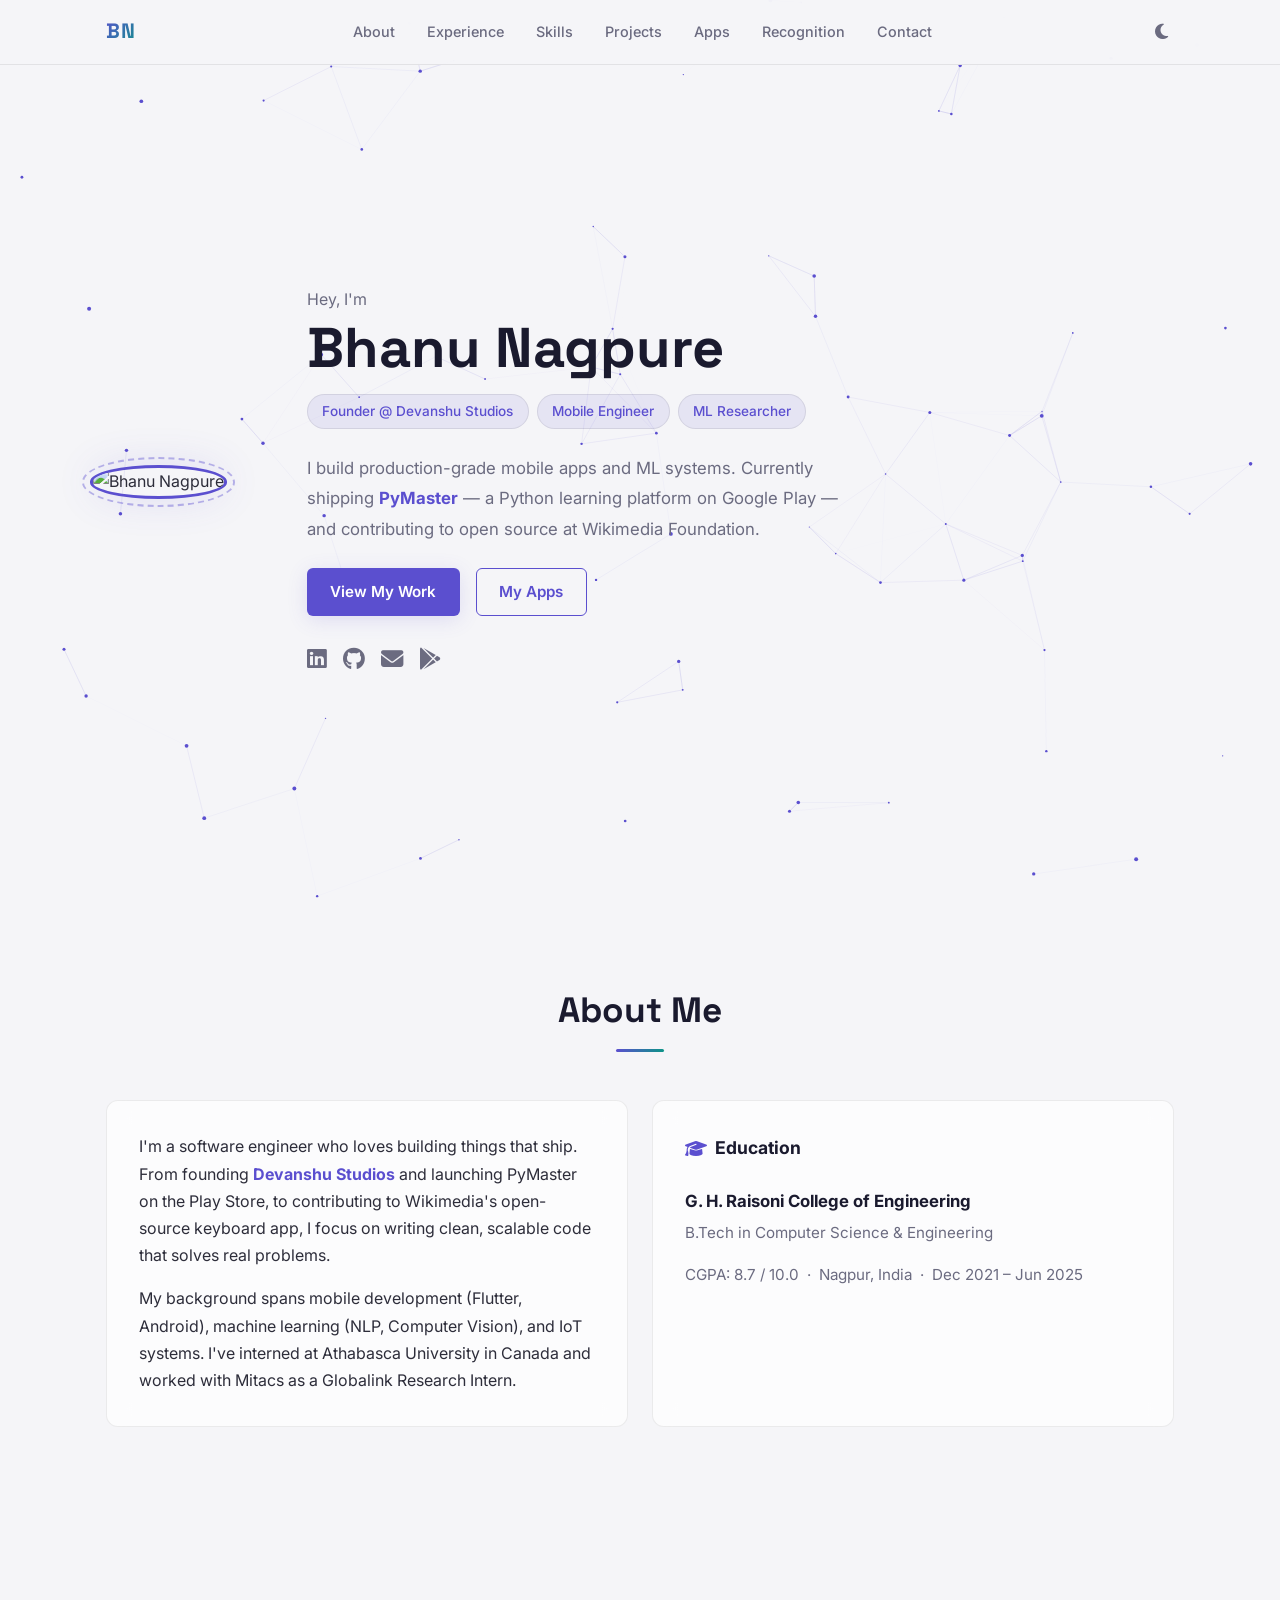
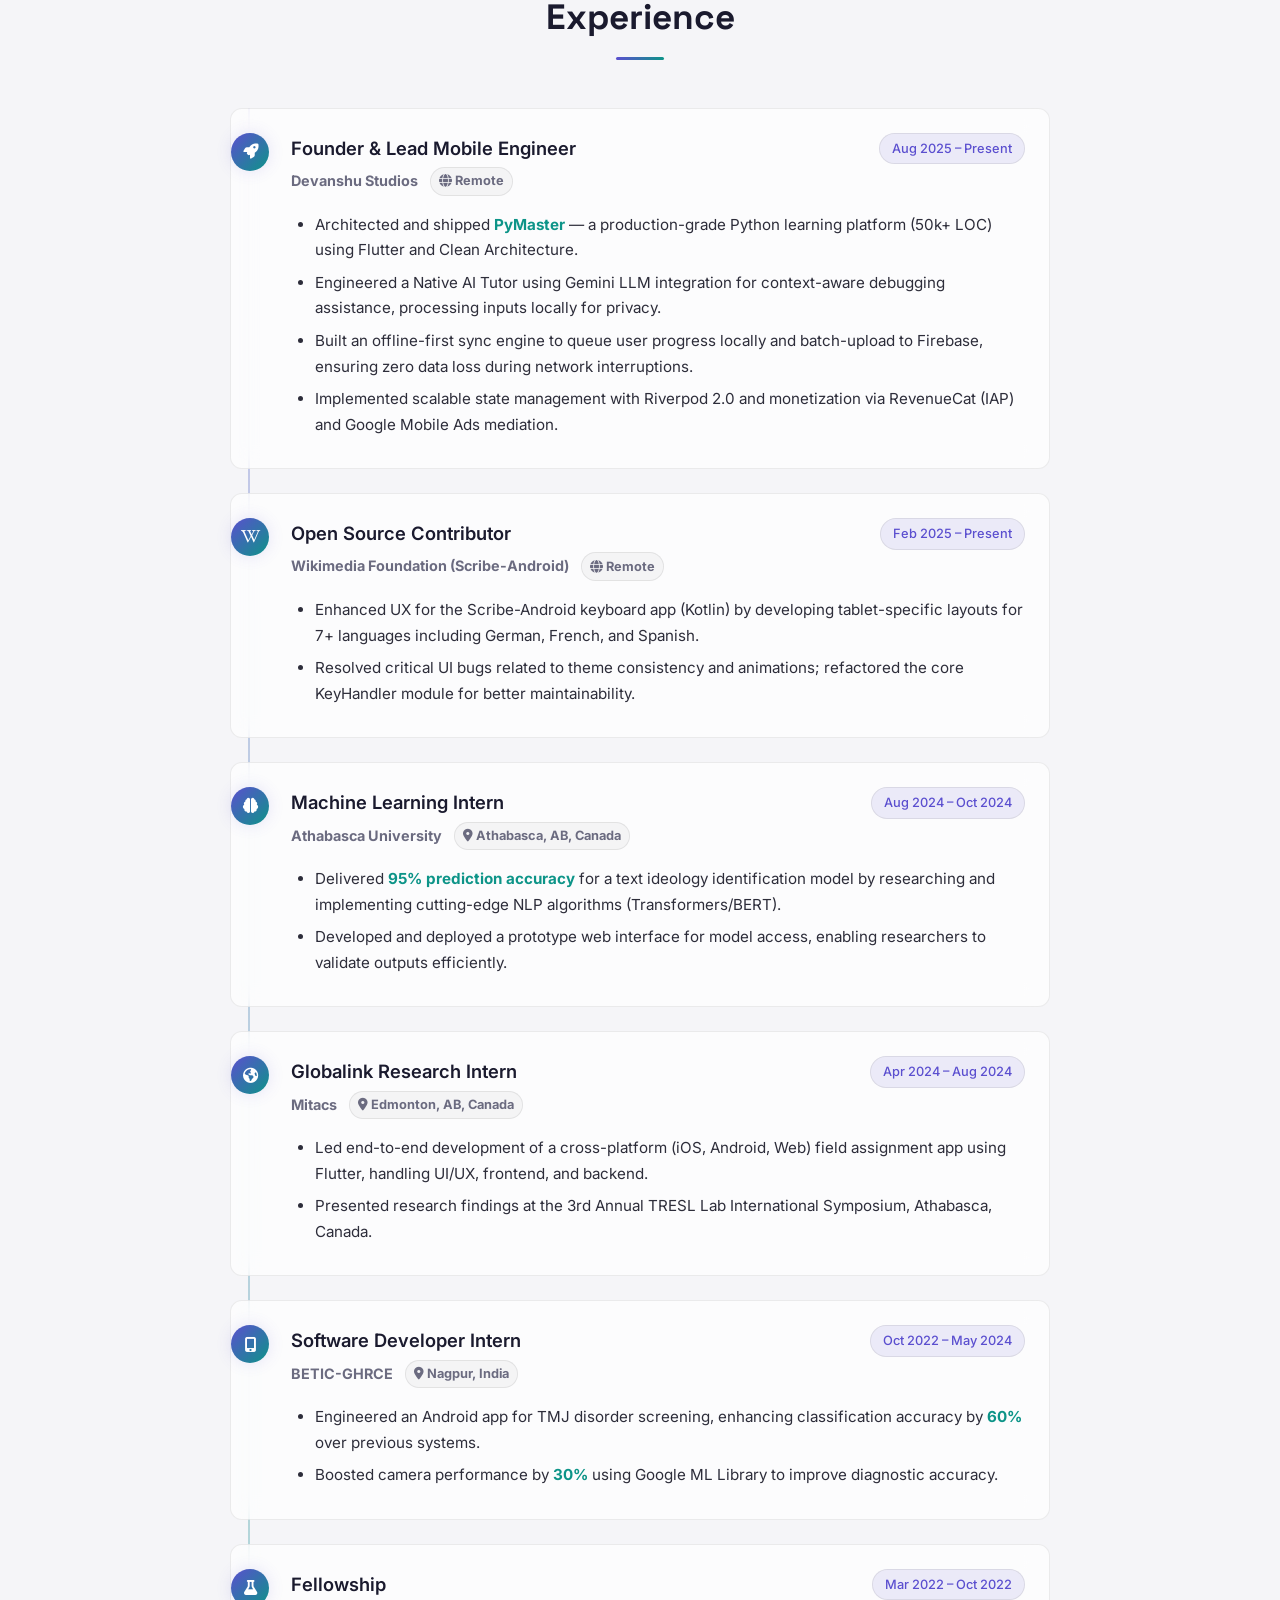
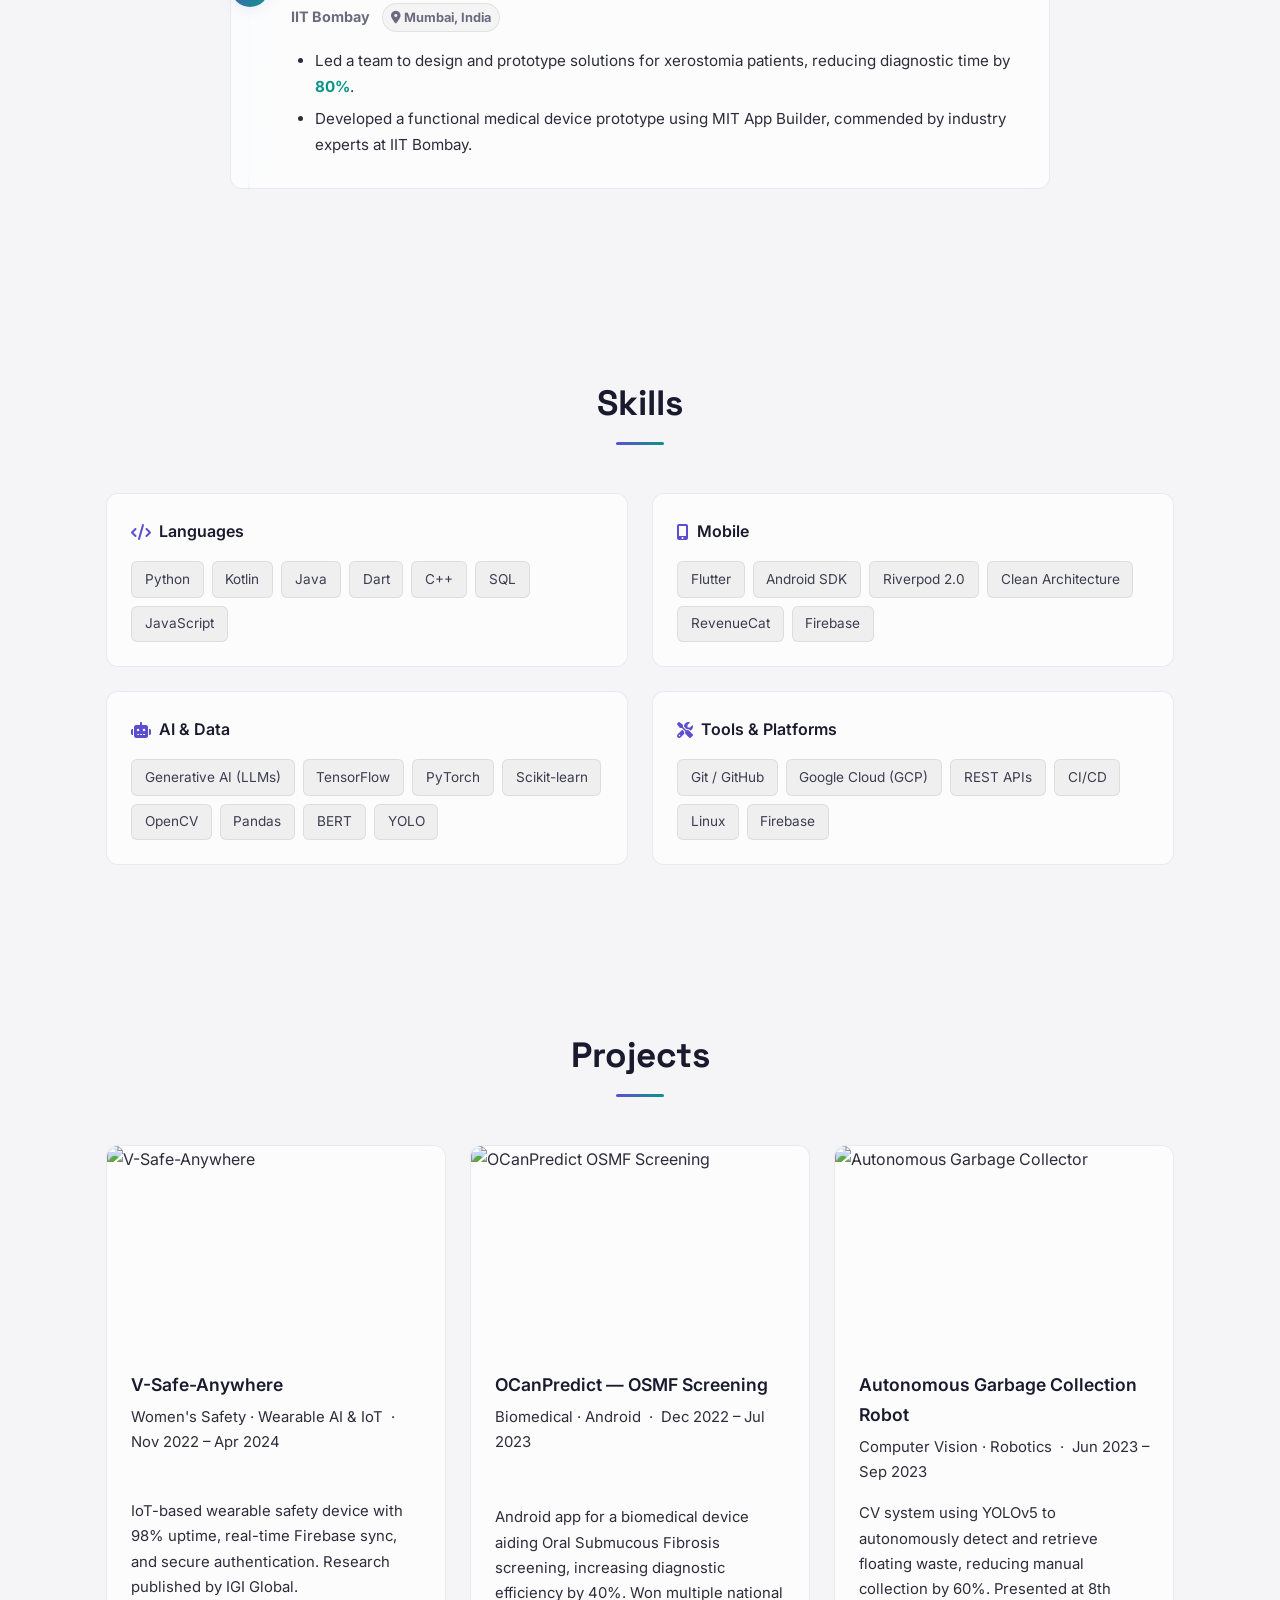
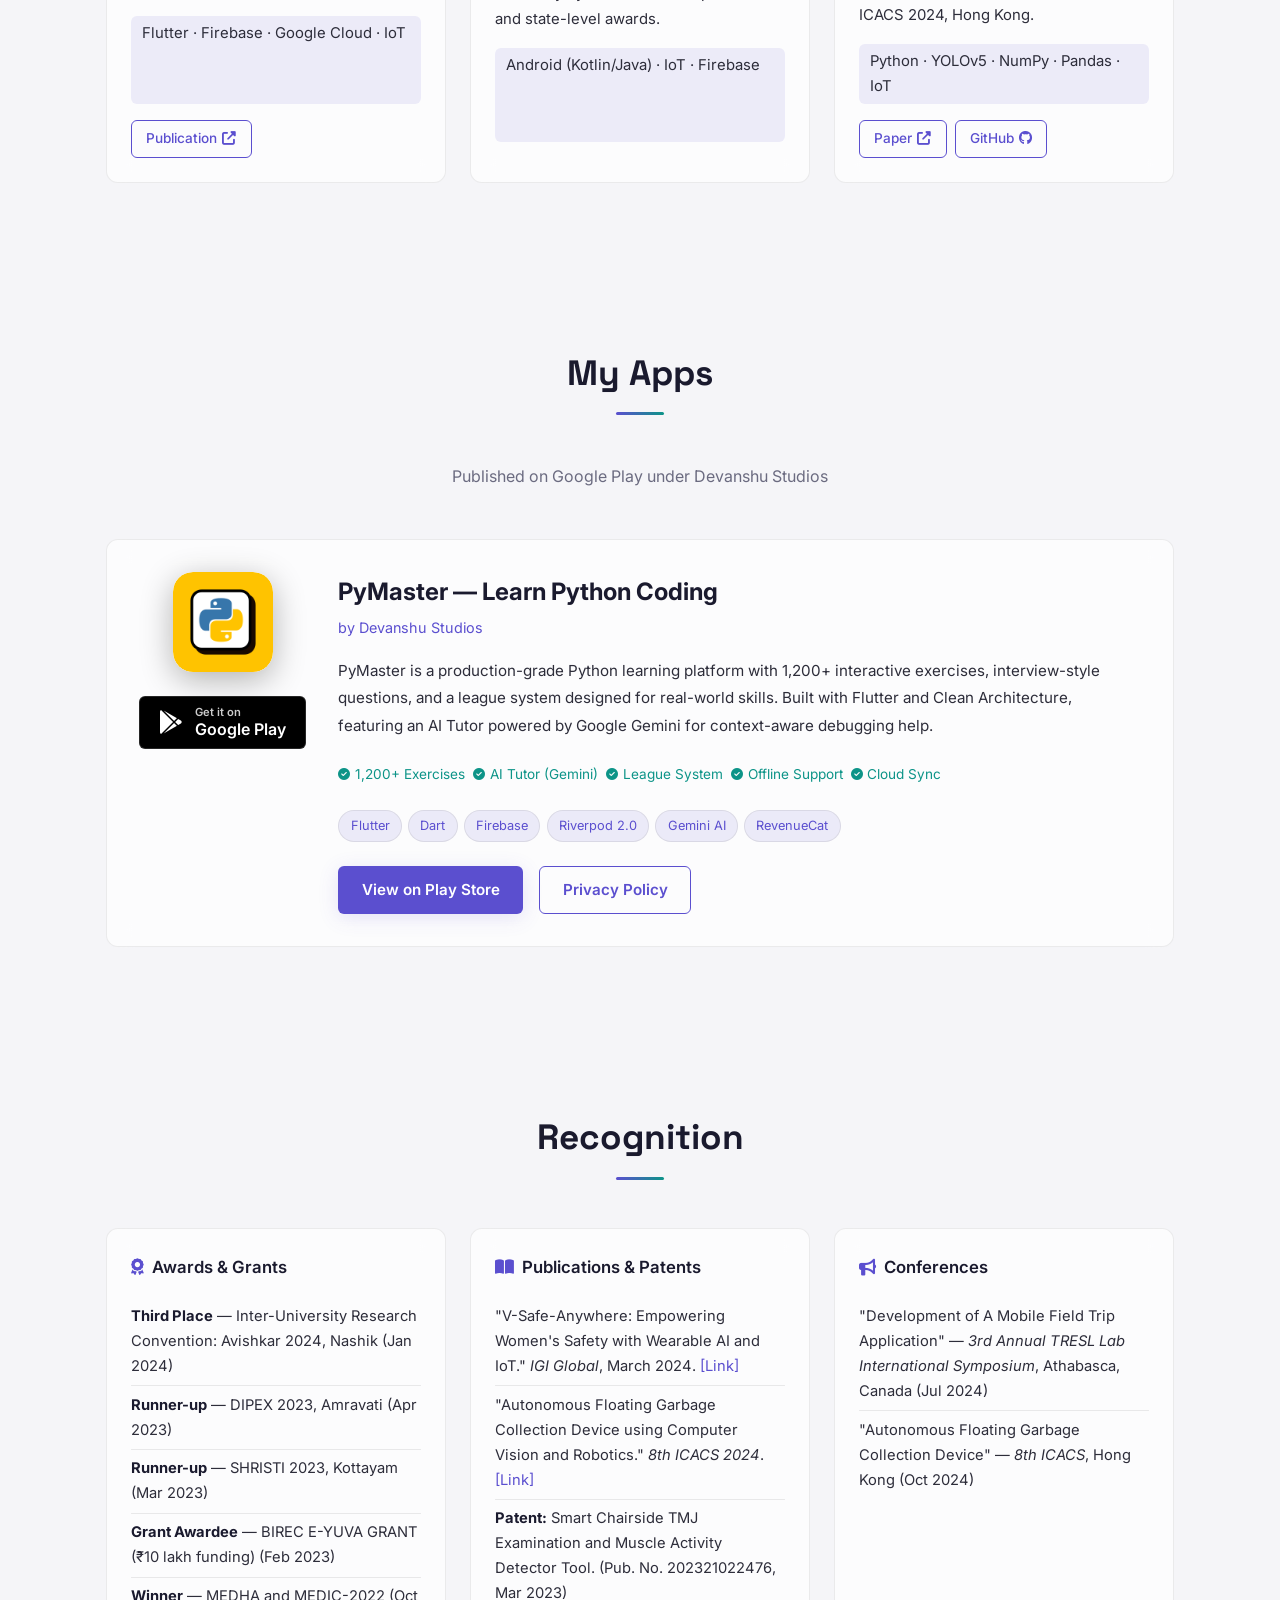
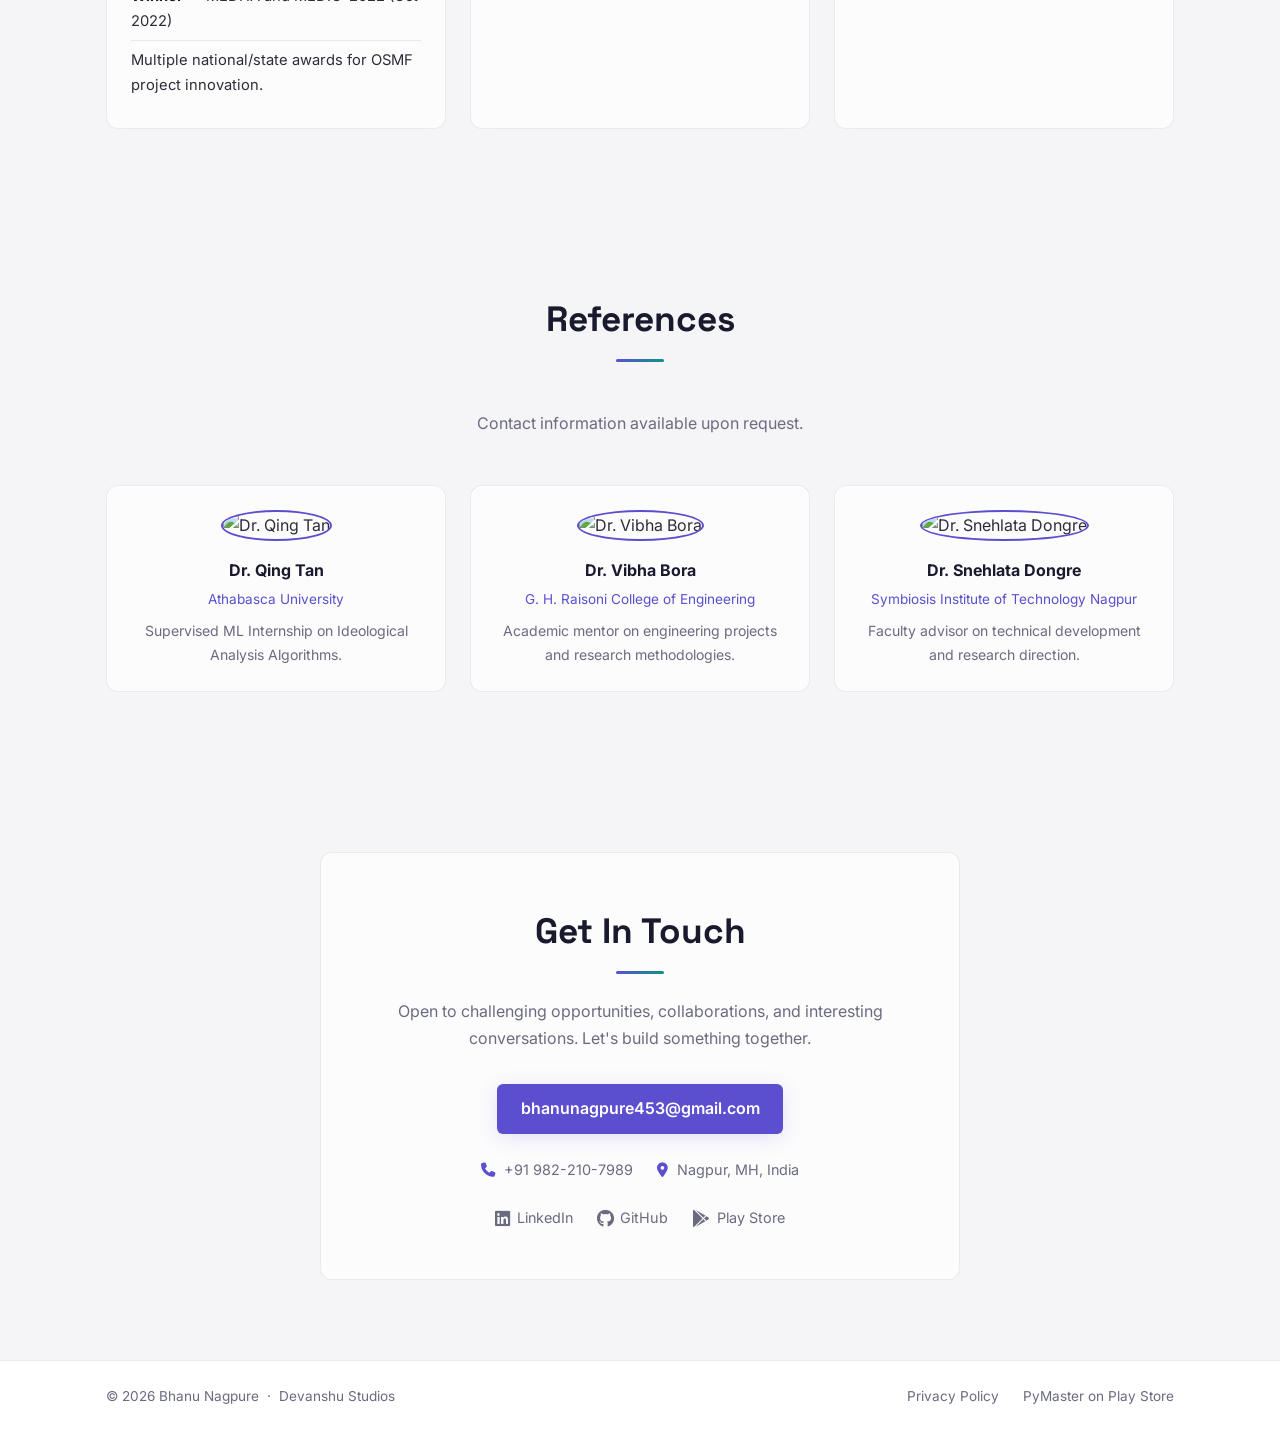
==== index.html @ 18211617 "updated 2026" ====
<!DOCTYPE html>
<html lang="en" data-theme="dark">
<head>
    <meta charset="UTF-8">
    <meta name="viewport" content="width=device-width, initial-scale=1.0">
    <meta name="description" content="Portfolio of Bhanu Nagpure — Founder of Devanshu Studios, Mobile Engineer, ML Researcher. Creator of PyMaster on Google Play.">
    <meta name="keywords" content="Bhanu Nagpure, Portfolio, PyMaster, Devanshu Studios, Flutter, Machine Learning, Android, Kotlin, Python">
    <title>Bhanu Nagpure | Developer & Founder</title>
    <link rel="stylesheet" href="css/style.css">
    <link rel="stylesheet" href="https://cdnjs.cloudflare.com/ajax/libs/font-awesome/6.5.1/css/all.min.css">
    <link href="https://fonts.googleapis.com/css2?family=Inter:wght@300;400;500;600;700&family=Space+Grotesk:wght@400;500;600;700&display=swap" rel="stylesheet">
</head>
<body>
    <!-- Loading Screen -->
    <div class="loading" id="loadingScreen">
        <div class="loader-ring"></div>
    </div>

    <div id="particles-js"></div>

    <header id="header">
        <nav>
            <div class="nav-container container">
                <a href="#hero" class="nav-logo">BN</a>
                <ul class="nav-links" id="navLinks">
                    <li><a href="#about">About</a></li>
                    <li><a href="#experience">Experience</a></li>
                    <li><a href="#skills">Skills</a></li>
                    <li><a href="#projects">Projects</a></li>
                    <li><a href="#apps">Apps</a></li>
                    <li><a href="#highlights">Recognition</a></li>
                    <li><a href="#contact">Contact</a></li>
                </ul>
                <div class="nav-controls">
                    <button id="theme-toggle" aria-label="Toggle theme" title="Toggle Theme">
                        <i class="fas fa-sun"></i>
                    </button>
                    <button class="nav-toggle" id="navToggle" aria-label="Toggle navigation">
                        <i class="fas fa-bars"></i>
                    </button>
                </div>
            </div>
        </nav>
    </header>

    <main>
        <!-- Hero Section -->
        <section id="hero" class="hero-section">
            <canvas id="hero-plexus-canvas"></canvas>
            <div class="container hero-content">
                <div class="hero-layout-wrapper">
                    <div class="hero-image-container">
                        <img src="images/profile.jpg" alt="Bhanu Nagpure" class="hero-image">
                        <div class="hero-image-ring"></div>
                    </div>
                    <div class="hero-text-content">
                        <p class="hero-greeting">Hey, I'm</p>
                        <h1>Bhanu Nagpure</h1>
                        <p class="tagline">
                            <span class="tag-chip">Founder @ Devanshu Studios</span>
                            <span class="tag-chip">Mobile Engineer</span>
                            <span class="tag-chip">ML Researcher</span>
                        </p>
                        <p class="hero-summary">
                            I build production-grade mobile apps and ML systems. Currently shipping <strong>PyMaster</strong> — a Python learning platform on Google Play — and contributing to open source at Wikimedia Foundation.
                        </p>
                        <div class="hero-actions">
                            <a href="#projects" class="btn btn-primary">View My Work</a>
                            <a href="#apps" class="btn btn-outline">My Apps</a>
                        </div>
                        <div class="social-links">
                            <a href="https://www.linkedin.com/in/bhanunagpure" target="_blank" aria-label="LinkedIn" title="LinkedIn"><i class="fab fa-linkedin"></i></a>
                            <a href="https://github.com/bhanu-dev82" target="_blank" aria-label="GitHub" title="GitHub"><i class="fab fa-github"></i></a>
                            <a href="mailto:bhanunagpure453@gmail.com" aria-label="Email" title="Email"><i class="fas fa-envelope"></i></a>
                            <a href="https://play.google.com/store/apps/developer?id=Devanshu+Studios" target="_blank" aria-label="Google Play" title="Google Play"><i class="fab fa-google-play"></i></a>
                        </div>
                    </div>
                </div>
            </div>
        </section>

        <!-- About Section -->
        <section id="about" class="section-padding fade-in">
            <div class="container">
                <h2 class="section-title">About Me</h2>
                <div class="about-grid">
                    <div class="about-card glass-effect">
                        <p>
                            I'm a software engineer who loves building things that ship. From founding <strong>Devanshu Studios</strong> and launching PyMaster on the Play Store, to contributing to Wikimedia's open-source keyboard app, I focus on writing clean, scalable code that solves real problems.
                        </p>
                        <p>
                            My background spans mobile development (Flutter, Android), machine learning (NLP, Computer Vision), and IoT systems. I've interned at Athabasca University in Canada and worked with Mitacs as a Globalink Research Intern.
                        </p>
                    </div>
                    <div class="about-card glass-effect">
                        <h3><i class="fas fa-graduation-cap"></i> Education</h3>
                        <div class="education-item">
                            <h4>G. H. Raisoni College of Engineering</h4>
                            <p>B.Tech in Computer Science & Engineering</p>
                            <p class="edu-meta">CGPA: 8.7 / 10.0 &nbsp;·&nbsp; Nagpur, India &nbsp;·&nbsp; Dec 2021 – Jun 2025</p>
                        </div>
                    </div>
                </div>
            </div>
        </section>

        <!-- Experience Section -->
        <section id="experience" class="section-padding fade-in">
            <div class="container">
                <h2 class="section-title">Experience</h2>
                <div class="experience-timeline">

                    <article class="timeline-item glass-effect">
                        <div class="timeline-dot"><i class="fas fa-rocket"></i></div>
                        <div class="timeline-content">
                            <div class="timeline-header">
                                <div>
                                    <h3>Founder & Lead Mobile Engineer</h3>
                                    <h4>Devanshu Studios &nbsp;<span class="location-badge"><i class="fas fa-globe"></i> Remote</span></h4>
                                </div>
                                <span class="dates-badge">Aug 2025 – Present</span>
                            </div>
                            <ul>
                                <li>Architected and shipped <strong>PyMaster</strong> — a production-grade Python learning platform (50k+ LOC) using Flutter and Clean Architecture.</li>
                                <li>Engineered a Native AI Tutor using Gemini LLM integration for context-aware debugging assistance, processing inputs locally for privacy.</li>
                                <li>Built an offline-first sync engine to queue user progress locally and batch-upload to Firebase, ensuring zero data loss during network interruptions.</li>
                                <li>Implemented scalable state management with Riverpod 2.0 and monetization via RevenueCat (IAP) and Google Mobile Ads mediation.</li>
                            </ul>
                        </div>
                    </article>

                    <article class="timeline-item glass-effect">
                        <div class="timeline-dot"><i class="fab fa-wikipedia-w"></i></div>
                        <div class="timeline-content">
                            <div class="timeline-header">
                                <div>
                                    <h3>Open Source Contributor</h3>
                                    <h4>Wikimedia Foundation (Scribe-Android) &nbsp;<span class="location-badge"><i class="fas fa-globe"></i> Remote</span></h4>
                                </div>
                                <span class="dates-badge">Feb 2025 – Present</span>
                            </div>
                            <ul>
                                <li>Enhanced UX for the Scribe-Android keyboard app (Kotlin) by developing tablet-specific layouts for 7+ languages including German, French, and Spanish.</li>
                                <li>Resolved critical UI bugs related to theme consistency and animations; refactored the core KeyHandler module for better maintainability.</li>
                            </ul>
                        </div>
                    </article>

                    <article class="timeline-item glass-effect">
                        <div class="timeline-dot"><i class="fas fa-brain"></i></div>
                        <div class="timeline-content">
                            <div class="timeline-header">
                                <div>
                                    <h3>Machine Learning Intern</h3>
                                    <h4>Athabasca University &nbsp;<span class="location-badge"><i class="fas fa-map-marker-alt"></i> Athabasca, AB, Canada</span></h4>
                                </div>
                                <span class="dates-badge">Aug 2024 – Oct 2024</span>
                            </div>
                            <ul>
                                <li>Delivered <strong>95% prediction accuracy</strong> for a text ideology identification model by researching and implementing cutting-edge NLP algorithms (Transformers/BERT).</li>
                                <li>Developed and deployed a prototype web interface for model access, enabling researchers to validate outputs efficiently.</li>
                            </ul>
                        </div>
                    </article>

                    <article class="timeline-item glass-effect">
                        <div class="timeline-dot"><i class="fas fa-globe-americas"></i></div>
                        <div class="timeline-content">
                            <div class="timeline-header">
                                <div>
                                    <h3>Globalink Research Intern</h3>
                                    <h4>Mitacs &nbsp;<span class="location-badge"><i class="fas fa-map-marker-alt"></i> Edmonton, AB, Canada</span></h4>
                                </div>
                                <span class="dates-badge">Apr 2024 – Aug 2024</span>
                            </div>
                            <ul>
                                <li>Led end-to-end development of a cross-platform (iOS, Android, Web) field assignment app using Flutter, handling UI/UX, frontend, and backend.</li>
                                <li>Presented research findings at the 3rd Annual TRESL Lab International Symposium, Athabasca, Canada.</li>
                            </ul>
                        </div>
                    </article>

                    <article class="timeline-item glass-effect">
                        <div class="timeline-dot"><i class="fas fa-mobile-alt"></i></div>
                        <div class="timeline-content">
                            <div class="timeline-header">
                                <div>
                                    <h3>Software Developer Intern</h3>
                                    <h4>BETIC-GHRCE &nbsp;<span class="location-badge"><i class="fas fa-map-marker-alt"></i> Nagpur, India</span></h4>
                                </div>
                                <span class="dates-badge">Oct 2022 – May 2024</span>
                            </div>
                            <ul>
                                <li>Engineered an Android app for TMJ disorder screening, enhancing classification accuracy by <strong>60%</strong> over previous systems.</li>
                                <li>Boosted camera performance by <strong>30%</strong> using Google ML Library to improve diagnostic accuracy.</li>
                            </ul>
                        </div>
                    </article>

                    <article class="timeline-item glass-effect">
                        <div class="timeline-dot"><i class="fas fa-flask"></i></div>
                        <div class="timeline-content">
                            <div class="timeline-header">
                                <div>
                                    <h3>Fellowship</h3>
                                    <h4>IIT Bombay &nbsp;<span class="location-badge"><i class="fas fa-map-marker-alt"></i> Mumbai, India</span></h4>
                                </div>
                                <span class="dates-badge">Mar 2022 – Oct 2022</span>
                            </div>
                            <ul>
                                <li>Led a team to design and prototype solutions for xerostomia patients, reducing diagnostic time by <strong>80%</strong>.</li>
                                <li>Developed a functional medical device prototype using MIT App Builder, commended by industry experts at IIT Bombay.</li>
                            </ul>
                        </div>
                    </article>
                </div>
            </div>
        </section>

        <!-- Skills Section -->
        <section id="skills" class="section-padding fade-in">
            <div class="container">
                <h2 class="section-title">Skills</h2>
                <div class="skills-grid">
                    <div class="skill-category glass-effect">
                        <h3><i class="fas fa-code"></i> Languages</h3>
                        <div class="skill-tags">
                            <span>Python</span><span>Kotlin</span><span>Java</span><span>Dart</span><span>C++</span><span>SQL</span><span>JavaScript</span>
                        </div>
                    </div>
                    <div class="skill-category glass-effect">
                        <h3><i class="fas fa-mobile-alt"></i> Mobile</h3>
                        <div class="skill-tags">
                            <span>Flutter</span><span>Android SDK</span><span>Riverpod 2.0</span><span>Clean Architecture</span><span>RevenueCat</span><span>Firebase</span>
                        </div>
                    </div>
                    <div class="skill-category glass-effect">
                        <h3><i class="fas fa-robot"></i> AI & Data</h3>
                        <div class="skill-tags">
                            <span>Generative AI (LLMs)</span><span>TensorFlow</span><span>PyTorch</span><span>Scikit-learn</span><span>OpenCV</span><span>Pandas</span><span>BERT</span><span>YOLO</span>
                        </div>
                    </div>
                    <div class="skill-category glass-effect">
                        <h3><i class="fas fa-tools"></i> Tools & Platforms</h3>
                        <div class="skill-tags">
                            <span>Git / GitHub</span><span>Google Cloud (GCP)</span><span>REST APIs</span><span>CI/CD</span><span>Linux</span><span>Firebase</span>
                        </div>
                    </div>
                </div>
            </div>
        </section>

        <!-- Projects Section -->
        <section id="projects" class="section-padding fade-in">
            <div class="container">
                <h2 class="section-title">Projects</h2>
                <div class="projects-grid">
                    <article class="project-card glass-effect">
                        <img src="images/vsafe_anywhere.jpeg" alt="V-Safe-Anywhere" class="project-thumbnail">
                        <div class="project-info">
                            <h3>V-Safe-Anywhere</h3>
                            <p class="project-meta">Women's Safety · Wearable AI & IoT &nbsp;·&nbsp; Nov 2022 – Apr 2024</p>
                            <p>IoT-based wearable safety device with 98% uptime, real-time Firebase sync, and secure authentication. Research published by IGI Global.</p>
                            <p class="tech-stack">Flutter · Firebase · Google Cloud · IoT</p>
                            <div class="project-links">
                                <a href="https://www.igi-global.com/chapter/v-safe-anywhere/342150" target="_blank" class="btn btn-outline-sm">Publication <i class="fas fa-external-link-alt"></i></a>
                            </div>
                        </div>
                    </article>
                    <article class="project-card glass-effect">
                        <img src="images/osmf.jpeg" alt="OCanPredict OSMF Screening" class="project-thumbnail">
                        <div class="project-info">
                            <h3>OCanPredict — OSMF Screening</h3>
                            <p class="project-meta">Biomedical · Android &nbsp;·&nbsp; Dec 2022 – Jul 2023</p>
                            <p>Android app for a biomedical device aiding Oral Submucous Fibrosis screening, increasing diagnostic efficiency by 40%. Won multiple national and state-level awards.</p>
                            <p class="tech-stack">Android (Kotlin/Java) · IoT · Firebase</p>
                        </div>
                    </article>
                    <article class="project-card glass-effect">
                        <img src="images/autonomous.jpeg" alt="Autonomous Garbage Collector" class="project-thumbnail">
                        <div class="project-info">
                            <h3>Autonomous Garbage Collection Robot</h3>
                            <p class="project-meta">Computer Vision · Robotics &nbsp;·&nbsp; Jun 2023 – Sep 2023</p>
                            <p>CV system using YOLOv5 to autonomously detect and retrieve floating waste, reducing manual collection by 60%. Presented at 8th ICACS 2024, Hong Kong.</p>
                            <p class="tech-stack">Python · YOLOv5 · NumPy · Pandas · IoT</p>
                            <div class="project-links">
                                <a href="https://dl.acm.org/doi/10.1145/3693939.3693957" target="_blank" class="btn btn-outline-sm">Paper <i class="fas fa-external-link-alt"></i></a>
                                <a href="https://github.com/bhanu-dev82" target="_blank" class="btn btn-outline-sm">GitHub <i class="fab fa-github"></i></a>
                            </div>
                        </div>
                    </article>
                </div>
            </div>
        </section>

        <!-- Apps Section (PyMaster) -->
        <section id="apps" class="section-padding fade-in">
            <div class="container">
                <h2 class="section-title">My Apps</h2>
                <p class="section-subtitle">Published on Google Play under Devanshu Studios</p>
                <div class="app-showcase glass-effect">
                    <div class="app-icon-col">
                        <div class="app-icon-wrapper">
                            <img src="images/PyMaster.png" alt="PyMaster App Icon" class="app-icon-img">
                        </div>
                        <div class="app-badges">
                            <a href="https://play.google.com/store/apps/details?id=com.devanshustudios.pymaster" target="_blank" class="play-badge">
                                <i class="fab fa-google-play"></i>
                                <span>
                                    <small>Get it on</small>
                                    Google Play
                                </span>
                            </a>
                        </div>
                    </div>
                    <div class="app-details-col">
                        <h3>PyMaster — Learn Python Coding</h3>
                        <p class="app-developer">by Devanshu Studios</p>
                        <p class="app-description">
                            PyMaster is a production-grade Python learning platform with 1,200+ interactive exercises, interview-style questions, and a league system designed for real-world skills. Built with Flutter and Clean Architecture, featuring an AI Tutor powered by Google Gemini for context-aware debugging help.
                        </p>
                        <div class="app-features">
                            <span><i class="fas fa-check-circle"></i> 1,200+ Exercises</span>
                            <span><i class="fas fa-check-circle"></i> AI Tutor (Gemini)</span>
                            <span><i class="fas fa-check-circle"></i> League System</span>
                            <span><i class="fas fa-check-circle"></i> Offline Support</span>
                            <span><i class="fas fa-check-circle"></i> Cloud Sync</span>
                        </div>
                        <div class="app-tech">
                            <span>Flutter</span><span>Dart</span><span>Firebase</span><span>Riverpod 2.0</span><span>Gemini AI</span><span>RevenueCat</span>
                        </div>
                        <div class="app-links">
                            <a href="https://play.google.com/store/apps/details?id=com.devanshustudios.pymaster" target="_blank" class="btn btn-primary">View on Play Store</a>
                            <a href="https://sites.google.com/view/devanshustudios/home" target="_blank" class="btn btn-outline">Privacy Policy</a>
                        </div>
                    </div>
                </div>
            </div>
        </section>

        <!-- Highlights Section -->
        <section id="highlights" class="section-padding fade-in">
            <div class="container">
                <h2 class="section-title">Recognition</h2>
                <div class="highlights-grid">
                    <div class="highlight-item glass-effect">
                        <h3><i class="fas fa-award"></i> Awards & Grants</h3>
                        <ul>
                            <li><strong>Third Place</strong> — Inter-University Research Convention: Avishkar 2024, Nashik (Jan 2024)</li>
                            <li><strong>Runner-up</strong> — DIPEX 2023, Amravati (Apr 2023)</li>
                            <li><strong>Runner-up</strong> — SHRISTI 2023, Kottayam (Mar 2023)</li>
                            <li><strong>Grant Awardee</strong> — BIREC E-YUVA GRANT (₹10 lakh funding) (Feb 2023)</li>
                            <li><strong>Winner</strong> — MEDHA and MEDIC-2022 (Oct 2022)</li>
                            <li>Multiple national/state awards for OSMF project innovation.</li>
                        </ul>
                    </div>
                    <div class="highlight-item glass-effect">
                        <h3><i class="fas fa-book-open"></i> Publications & Patents</h3>
                        <ul>
                            <li>"V-Safe-Anywhere: Empowering Women's Safety with Wearable AI and IoT." <em>IGI Global</em>, March 2024. <a href="https://www.igi-global.com/chapter/v-safe-anywhere/342150" target="_blank">[Link]</a></li>
                            <li>"Autonomous Floating Garbage Collection Device using Computer Vision and Robotics." <em>8th ICACS 2024</em>. <a href="https://dl.acm.org/doi/10.1145/3693939.3693957" target="_blank">[Link]</a></li>
                            <li><strong>Patent:</strong> Smart Chairside TMJ Examination and Muscle Activity Detector Tool. (Pub. No. 202321022476, Mar 2023)</li>
                        </ul>
                    </div>
                    <div class="highlight-item glass-effect">
                        <h3><i class="fas fa-bullhorn"></i> Conferences</h3>
                        <ul>
                            <li>"Development of A Mobile Field Trip Application" — <em>3rd Annual TRESL Lab International Symposium</em>, Athabasca, Canada (Jul 2024)</li>
                            <li>"Autonomous Floating Garbage Collection Device" — <em>8th ICACS</em>, Hong Kong (Oct 2024)</li>
                        </ul>
                    </div>
                </div>
            </div>
        </section>

        <!-- References Section -->
        <section id="references" class="section-padding fade-in">
            <div class="container">
                <h2 class="section-title">References</h2>
                <p class="section-subtitle">Contact information available upon request.</p>
                <div class="references-grid">
                    <div class="reference-item glass-effect">
                        <img src="https://dam.athabascau.ca/GF7L4P38/at/b7c3mtb9rtfx73qf89m69b79/DrQingtan?auto=webp" alt="Dr. Qing Tan" class="reference-image">
                        <h4>Dr. Qing Tan</h4>
                        <p class="reference-affiliation">Athabasca University</p>
                        <p class="reference-context">Supervised ML Internship on Ideological Analysis Algorithms.</p>
                    </div>
                    <div class="reference-item glass-effect">
                        <img src="images/vibha-bora-madam.jpg" alt="Dr. Vibha Bora" class="reference-image">
                        <h4>Dr. Vibha Bora</h4>
                        <p class="reference-affiliation">G. H. Raisoni College of Engineering</p>
                        <p class="reference-context">Academic mentor on engineering projects and research methodologies.</p>
                    </div>
                    <div class="reference-item glass-effect">
                        <img src="images/hod-madam-2024.jpeg" alt="Dr. Snehlata Dongre" class="reference-image">
                        <h4>Dr. Snehlata Dongre</h4>
                        <p class="reference-affiliation">Symbiosis Institute of Technology Nagpur</p>
                        <p class="reference-context">Faculty advisor on technical development and research direction.</p>
                    </div>
                </div>
            </div>
        </section>

        <!-- Contact Section -->
        <section id="contact" class="section-padding fade-in">
            <div class="container">
                <div class="contact-box glass-effect">
                    <h2 class="section-title">Get In Touch</h2>
                    <p>Open to challenging opportunities, collaborations, and interesting conversations. Let's build something together.</p>
                    <a href="mailto:bhanunagpure453@gmail.com" class="btn btn-primary main-contact-btn">bhanunagpure453@gmail.com</a>
                    <div class="contact-info-row">
                        <span><i class="fas fa-phone"></i> +91 982-210-7989</span>
                        <span><i class="fas fa-map-marker-alt"></i> Nagpur, MH, India</span>
                    </div>
                    <div class="social-links-contact">
                        <a href="https://www.linkedin.com/in/bhanunagpure" target="_blank"><i class="fab fa-linkedin"></i> LinkedIn</a>
                        <a href="https://github.com/bhanu-dev82" target="_blank"><i class="fab fa-github"></i> GitHub</a>
                        <a href="https://play.google.com/store/apps/developer?id=Devanshu+Studios" target="_blank"><i class="fab fa-google-play"></i> Play Store</a>
                    </div>
                </div>
            </div>
        </section>
    </main>

    <footer>
        <div class="container footer-inner">
            <p>© <span id="currentYear"></span> Bhanu Nagpure &nbsp;·&nbsp; Devanshu Studios</p>
            <div class="footer-links">
                <a href="https://sites.google.com/view/devanshustudios/home" target="_blank">Privacy Policy</a>
                <a href="https://play.google.com/store/apps/details?id=com.devanshustudios.pymaster" target="_blank">PyMaster on Play Store</a>
            </div>
        </div>
    </footer>

    <script src="js/particles.min.js"></script>
    <script src="js/script.js"></script>
</body>
</html>
---- css/style.css ----
/* ===== RESET & BASE ===== */
*, *::before, *::after { box-sizing: border-box; margin: 0; padding: 0; }
html { scroll-behavior: smooth; font-size: 16px; }
body {
    font-family: 'Inter', sans-serif;
    line-height: 1.7;
    -webkit-font-smoothing: antialiased;
    transition: background-color 0.3s ease, color 0.3s ease;
}

/* ===== CSS VARIABLES ===== */
:root {
    --spacing-xs: 0.5rem; --spacing-sm: 1rem; --spacing-md: 1.5rem;
    --spacing-lg: 2rem; --spacing-xl: 3rem; --spacing-2xl: 5rem;
    --radius-sm: 6px; --radius-md: 12px; --radius-lg: 20px;
    --transition: 0.25s ease;
}

[data-theme="dark"] {
    --bg: #0d0d0f;
    --bg-2: #111114;
    --surface: rgba(255,255,255,0.04);
    --surface-hover: rgba(255,255,255,0.07);
    --border: rgba(255,255,255,0.08);
    --text: #e8e8f0;
    --text-muted: #888899;
    --heading: #ffffff;
    --accent: #7c6af7;
    --accent-2: #5eead4;
    --accent-glow: rgba(124,106,247,0.25);
    --nav-bg: rgba(13,13,15,0.92);
    --glass-bg: rgba(255,255,255,0.04);
    --glass-border: rgba(255,255,255,0.08);
    --tag-bg: rgba(124,106,247,0.12);
    --tag-text: #a89cf7;
    --skill-bg: rgba(255,255,255,0.06);
    --skill-text: #c8c8d8;
    --plexus-particle: #7c6af7;
    --plexus-line: rgba(124,106,247,0.15);
    --particle-color: #7c6af7;
}

[data-theme="light"] {
    --bg: #f5f5f8;
    --bg-2: #ffffff;
    --surface: rgba(0,0,0,0.03);
    --surface-hover: rgba(0,0,0,0.06);
    --border: rgba(0,0,0,0.08);
    --text: #2d2d3a;
    --text-muted: #6b6b80;
    --heading: #1a1a2e;
    --accent: #5b4fcf;
    --accent-2: #0d9488;
    --accent-glow: rgba(91,79,207,0.15);
    --nav-bg: rgba(245,245,248,0.95);
    --glass-bg: rgba(255,255,255,0.7);
    --glass-border: rgba(0,0,0,0.07);
    --tag-bg: rgba(91,79,207,0.1);
    --tag-text: #5b4fcf;
    --skill-bg: rgba(0,0,0,0.05);
    --skill-text: #3d3d50;
    --plexus-particle: #5b4fcf;
    --plexus-line: rgba(91,79,207,0.12);
    --particle-color: #5b4fcf;
}

body { background-color: var(--bg); color: var(--text); }

/* ===== UTILITIES ===== */
.container { width: 90%; max-width: 1100px; margin: 0 auto; padding: 0 var(--spacing-sm); }
.section-padding { padding: var(--spacing-2xl) 0; }
.section-title {
    font-family: 'Space Grotesk', sans-serif;
    font-size: 2.2rem; font-weight: 700;
    color: var(--heading); text-align: center;
    margin-bottom: var(--spacing-xl);
    position: relative;
}
.section-title::after {
    content: ''; display: block; width: 48px; height: 3px;
    background: linear-gradient(90deg, var(--accent), var(--accent-2));
    border-radius: 2px; margin: 0.6rem auto 0;
}
.section-subtitle {
    text-align: center; color: var(--text-muted);
    font-size: 1rem; margin-top: -var(--spacing-lg);
    margin-bottom: var(--spacing-xl);
}
.glass-effect {
    background: var(--glass-bg);
    backdrop-filter: blur(12px);
    -webkit-backdrop-filter: blur(12px);
    border: 1px solid var(--glass-border);
    border-radius: var(--radius-md);
    padding: var(--spacing-md);
}

/* ===== LOADING ===== */
.loading {
    position: fixed; inset: 0; background: var(--bg);
    display: flex; justify-content: center; align-items: center;
    z-index: 9999; transition: opacity 0.5s ease;
}
.loader-ring {
    width: 48px; height: 48px; border-radius: 50%;
    border: 3px solid var(--border);
    border-top-color: var(--accent);
    animation: spin 0.9s linear infinite;
}
@keyframes spin { to { transform: rotate(360deg); } }

/* ===== PARTICLES ===== */
#particles-js, #hero-plexus-canvas {
    position: fixed; inset: 0; z-index: -1;
}

/* ===== HEADER / NAV ===== */
#header {
    position: fixed; top: 0; left: 0; width: 100%;
    z-index: 1000; background: var(--nav-bg);
    backdrop-filter: blur(16px); -webkit-backdrop-filter: blur(16px);
    border-bottom: 1px solid var(--border);
    transition: background 0.3s;
}
.nav-container {
    display: flex; justify-content: space-between;
    align-items: center; height: 64px;
}
.nav-logo {
    font-family: 'Space Grotesk', sans-serif;
    font-size: 1.3rem; font-weight: 700;
    color: var(--accent); text-decoration: none;
    letter-spacing: 0.05em;
    background: linear-gradient(135deg, var(--accent), var(--accent-2));
    -webkit-background-clip: text; -webkit-text-fill-color: transparent;
    background-clip: text;
}
.nav-links { list-style: none; display: flex; gap: var(--spacing-xs); }
.nav-links a {
    text-decoration: none; color: var(--text-muted);
    font-size: 0.9rem; font-weight: 500;
    padding: 0.4rem 0.75rem; border-radius: var(--radius-sm);
    transition: color var(--transition), background var(--transition);
}
.nav-links a:hover, .nav-links a.active {
    color: var(--accent); background: var(--tag-bg);
}
.nav-controls { display: flex; align-items: center; gap: var(--spacing-sm); }
.nav-controls button {
    background: none; border: none; color: var(--text-muted);
    font-size: 1.1rem; cursor: pointer; padding: 0.4rem;
    border-radius: var(--radius-sm); transition: color var(--transition);
}
.nav-controls button:hover { color: var(--accent); }
.nav-toggle { display: none; }

/* ===== HERO ===== */
.hero-section {
    min-height: 100vh; display: flex; align-items: center;
    justify-content: center; padding-top: 64px; position: relative;
}
.hero-content { padding: var(--spacing-lg) 0; }
.hero-layout-wrapper {
    display: flex; flex-direction: column;
    align-items: center; gap: var(--spacing-xl); text-align: center;
}
.hero-image-container { position: relative; display: inline-block; }
.hero-image {
    width: 160px; height: 160px; border-radius: 50%;
    object-fit: cover; position: relative; z-index: 1;
    border: 3px solid var(--accent);
    box-shadow: 0 0 40px var(--accent-glow);
}
.hero-image-ring {
    position: absolute; inset: -8px; border-radius: 50%;
    border: 2px dashed var(--accent);
    opacity: 0.4; animation: rotate 12s linear infinite;
}
@keyframes rotate { to { transform: rotate(360deg); } }
.hero-greeting { color: var(--text-muted); font-size: 1rem; margin-bottom: 0.25rem; }
.hero-text-content h1 {
    font-family: 'Space Grotesk', sans-serif;
    font-size: clamp(2.2rem, 5vw, 3.5rem);
    font-weight: 700; color: var(--heading);
    line-height: 1.1; margin-bottom: var(--spacing-sm);
}
.tagline { display: flex; flex-wrap: wrap; gap: 0.5rem; justify-content: center; margin-bottom: var(--spacing-md); }
.tag-chip {
    background: var(--tag-bg); color: var(--tag-text);
    padding: 0.3rem 0.9rem; border-radius: 999px;
    font-size: 0.85rem; font-weight: 500;
    border: 1px solid var(--border);
}
.hero-summary {
    font-size: 1.05rem; color: var(--text-muted);
    max-width: 560px; margin: 0 auto var(--spacing-md);
    line-height: 1.8;
}
.hero-summary strong { color: var(--accent); }
.hero-actions { display: flex; gap: var(--spacing-sm); justify-content: center; flex-wrap: wrap; margin-bottom: var(--spacing-md); }
.social-links { display: flex; gap: var(--spacing-sm); justify-content: center; }
.social-links a {
    color: var(--text-muted); font-size: 1.4rem;
    transition: color var(--transition), transform var(--transition);
}
.social-links a:hover { color: var(--accent); transform: translateY(-2px); }

/* ===== BUTTONS ===== */
.btn {
    display: inline-flex; align-items: center; gap: 0.4rem;
    padding: 0.65rem 1.4rem; border-radius: var(--radius-sm);
    font-weight: 600; font-size: 0.95rem;
    text-decoration: none; cursor: pointer;
    border: 1px solid transparent;
    transition: all var(--transition);
}
.btn-primary {
    background: var(--accent); color: #fff;
    box-shadow: 0 4px 20px var(--accent-glow);
}
.btn-primary:hover { opacity: 0.88; transform: translateY(-1px); }
.btn-outline {
    background: transparent; color: var(--accent);
    border-color: var(--accent);
}
.btn-outline:hover { background: var(--tag-bg); }
.btn-outline-sm {
    display: inline-flex; align-items: center; gap: 0.3rem;
    padding: 0.4rem 0.9rem; border-radius: var(--radius-sm);
    font-size: 0.85rem; font-weight: 500;
    text-decoration: none; color: var(--accent);
    border: 1px solid var(--accent); background: transparent;
    transition: all var(--transition);
}
.btn-outline-sm:hover { background: var(--tag-bg); }

/* ===== ABOUT ===== */
.about-grid {
    display: grid; gap: var(--spacing-md);
    grid-template-columns: 1fr;
}
.about-card { padding: var(--spacing-lg); }
.about-card p { color: var(--text); margin-bottom: var(--spacing-sm); }
.about-card p:last-child { margin-bottom: 0; }
.about-card strong { color: var(--accent); }
.about-card h3 {
    font-size: 1.1rem; color: var(--heading);
    margin-bottom: var(--spacing-md);
    display: flex; align-items: center; gap: 0.5rem;
}
.about-card h3 i { color: var(--accent); }
.education-item h4 { font-size: 1.05rem; color: var(--heading); margin-bottom: 0.25rem; }
.education-item p { color: var(--text-muted); font-size: 0.95rem; }
.edu-meta { font-size: 0.85rem; color: var(--accent); margin-top: 0.25rem; }

/* ===== EXPERIENCE TIMELINE ===== */
.experience-timeline { position: relative; max-width: 820px; margin: 0 auto; }
.experience-timeline::before {
    content: ''; position: absolute;
    top: 0; bottom: 0; left: 18px; width: 2px;
    background: linear-gradient(to bottom, var(--accent), var(--accent-2));
    opacity: 0.3; z-index: 0;
}
.timeline-item {
    position: relative; margin-bottom: var(--spacing-md);
    padding: var(--spacing-md) var(--spacing-md) var(--spacing-md) 60px;
}
.timeline-dot {
    position: absolute; left: 0; top: var(--spacing-md);
    width: 38px; height: 38px; border-radius: 50%;
    background: linear-gradient(135deg, var(--accent), var(--accent-2));
    color: #fff; display: flex; align-items: center; justify-content: center;
    font-size: 0.95rem; z-index: 1;
    box-shadow: 0 0 16px var(--accent-glow);
}
.timeline-header {
    display: flex; justify-content: space-between;
    align-items: flex-start; flex-wrap: wrap; gap: 0.5rem;
    margin-bottom: var(--spacing-sm);
}
.timeline-content h3 { font-size: 1.15rem; color: var(--heading); font-weight: 600; }
.timeline-content h4 { font-size: 0.9rem; color: var(--text-muted); margin-top: 0.2rem; display: flex; align-items: center; gap: 0.4rem; flex-wrap: wrap; }
.location-badge {
    font-size: 0.8rem; color: var(--text-muted);
    background: var(--surface); padding: 0.15rem 0.5rem;
    border-radius: 999px; border: 1px solid var(--border);
}
.dates-badge {
    font-size: 0.8rem; color: var(--accent);
    background: var(--tag-bg); padding: 0.25rem 0.75rem;
    border-radius: 999px; white-space: nowrap; font-weight: 500;
    border: 1px solid var(--border);
}
.timeline-content ul { padding-left: var(--spacing-md); margin-top: 0.5rem; }
.timeline-content li { color: var(--text); font-size: 0.95rem; margin-bottom: 0.4rem; }
.timeline-content strong { color: var(--accent-2); }

/* ===== SKILLS ===== */
.skills-grid { display: grid; gap: var(--spacing-md); grid-template-columns: 1fr; }
.skill-category { padding: var(--spacing-md); }
.skill-category h3 {
    font-size: 1rem; color: var(--heading); font-weight: 600;
    margin-bottom: var(--spacing-sm);
    display: flex; align-items: center; gap: 0.5rem;
}
.skill-category h3 i { color: var(--accent); }
.skill-tags { display: flex; flex-wrap: wrap; gap: 0.5rem; }
.skill-tags span {
    background: var(--skill-bg); color: var(--skill-text);
    padding: 0.35rem 0.8rem; border-radius: var(--radius-sm);
    font-size: 0.85rem; border: 1px solid var(--border);
    transition: background var(--transition), color var(--transition);
}
.skill-tags span:hover { background: var(--tag-bg); color: var(--tag-text); }

/* ===== PROJECTS ===== */
.projects-grid { display: grid; gap: var(--spacing-md); grid-template-columns: 1fr; }
.project-card { overflow: hidden; display: flex; flex-direction: column; padding: 0; }
.project-thumbnail { width: 100%; height: 200px; object-fit: cover; }
.project-info { padding: var(--spacing-md); flex: 1; display: flex; flex-direction: column; }
.project-info h3 { font-size: 1.1rem; color: var(--heading); font-weight: 600; margin-bottom: 0.3rem; }
.project-meta { font-size: 0.8rem; color: var(--text-muted); margin-bottom: var(--spacing-sm); }
.project-info p { color: var(--text); font-size: 0.93rem; margin-bottom: var(--spacing-sm); flex: 1; }
.tech-stack {
    font-size: 0.82rem; color: var(--accent);
    background: var(--tag-bg); padding: 0.3rem 0.7rem;
    border-radius: var(--radius-sm); display: inline-block;
    margin-bottom: var(--spacing-sm);
}
.project-links { display: flex; gap: 0.5rem; flex-wrap: wrap; margin-top: auto; }

/* ===== APPS SECTION ===== */
.app-showcase {
    display: flex; flex-direction: column;
    gap: var(--spacing-lg); padding: var(--spacing-lg);
    align-items: center;
}
.app-icon-col { display: flex; flex-direction: column; align-items: center; gap: var(--spacing-md); }
.app-icon-wrapper {
    width: 100px; height: 100px; border-radius: var(--radius-lg);
    overflow: hidden;
    box-shadow: 0 8px 32px rgba(0,0,0,0.3);
}
.app-icon-large { font-size: 3rem; color: #fff; }
.app-icon-img { width: 100%; height: 100%; object-fit: cover; border-radius: var(--radius-lg); }
.play-badge {
    display: inline-flex; align-items: center; gap: 0.75rem;
    background: #000; color: #fff; padding: 0.6rem 1.2rem;
    border-radius: var(--radius-sm); text-decoration: none;
    transition: opacity var(--transition);
    border: 1px solid rgba(255,255,255,0.15);
}
.play-badge:hover { opacity: 0.85; }
.play-badge i { font-size: 1.5rem; }
.play-badge span { display: flex; flex-direction: column; line-height: 1.2; }
.play-badge small { font-size: 0.7rem; opacity: 0.8; }
.play-badge span:not(small) { font-size: 1rem; font-weight: 600; }
.app-details-col { flex: 1; }
.app-details-col h3 { font-size: 1.5rem; color: var(--heading); font-weight: 700; margin-bottom: 0.25rem; }
.app-developer { color: var(--accent); font-size: 0.9rem; margin-bottom: var(--spacing-sm); }
.app-description { color: var(--text); font-size: 0.95rem; margin-bottom: var(--spacing-md); line-height: 1.8; }
.app-features {
    display: flex; flex-wrap: wrap; gap: 0.5rem;
    margin-bottom: var(--spacing-md);
}
.app-features span {
    font-size: 0.85rem; color: var(--accent-2);
    display: flex; align-items: center; gap: 0.3rem;
}
.app-features i { font-size: 0.75rem; }
.app-tech { display: flex; flex-wrap: wrap; gap: 0.4rem; margin-bottom: var(--spacing-md); }
.app-tech span {
    background: var(--tag-bg); color: var(--tag-text);
    padding: 0.25rem 0.7rem; border-radius: 999px;
    font-size: 0.8rem; border: 1px solid var(--border);
}
.app-links { display: flex; gap: var(--spacing-sm); flex-wrap: wrap; }

/* ===== HIGHLIGHTS ===== */
.highlights-grid { display: grid; gap: var(--spacing-md); grid-template-columns: 1fr; }
.highlight-item { padding: var(--spacing-md); }
.highlight-item h3 {
    font-size: 1.05rem; color: var(--heading); font-weight: 600;
    margin-bottom: var(--spacing-sm);
    display: flex; align-items: center; gap: 0.5rem;
}
.highlight-item h3 i { color: var(--accent); }
.highlight-item ul { list-style: none; padding: 0; }
.highlight-item li {
    color: var(--text); font-size: 0.92rem;
    padding: 0.4rem 0; border-bottom: 1px solid var(--border);
}
.highlight-item li:last-child { border-bottom: none; }
.highlight-item strong { color: var(--heading); }
.highlight-item a { color: var(--accent); text-decoration: none; }
.highlight-item a:hover { text-decoration: underline; }

/* ===== REFERENCES ===== */
.references-grid { display: grid; gap: var(--spacing-md); grid-template-columns: 1fr; }
.reference-item {
    padding: var(--spacing-md); text-align: center;
    transition: transform var(--transition), box-shadow var(--transition);
}
.reference-item:hover { transform: translateY(-3px); box-shadow: 0 8px 32px var(--accent-glow); }
.reference-image {
    width: 80px; height: 80px; border-radius: 50%;
    object-fit: cover; border: 2px solid var(--accent);
    margin-bottom: var(--spacing-sm);
}
.reference-item h4 { font-size: 1rem; color: var(--heading); margin-bottom: 0.25rem; }
.reference-affiliation { font-size: 0.85rem; color: var(--accent); margin-bottom: 0.5rem; }
.reference-context { font-size: 0.88rem; color: var(--text-muted); }

/* ===== CONTACT ===== */
.contact-box {
    max-width: 640px; margin: 0 auto;
    padding: var(--spacing-xl); text-align: center;
}
.contact-box .section-title { margin-bottom: var(--spacing-md); }
.contact-box p { color: var(--text-muted); margin-bottom: var(--spacing-lg); }
.main-contact-btn { font-size: 1rem; margin-bottom: var(--spacing-md); }
.contact-info-row {
    display: flex; flex-wrap: wrap; justify-content: center;
    gap: var(--spacing-md); color: var(--text-muted);
    font-size: 0.9rem; margin-bottom: var(--spacing-md);
}
.contact-info-row i { color: var(--accent); margin-right: 0.3rem; }
.social-links-contact { display: flex; justify-content: center; gap: var(--spacing-md); flex-wrap: wrap; }
.social-links-contact a {
    color: var(--text-muted); text-decoration: none;
    display: flex; align-items: center; gap: 0.4rem;
    font-size: 0.9rem; transition: color var(--transition);
}
.social-links-contact a:hover { color: var(--accent); }
.social-links-contact i { font-size: 1.1rem; }

/* ===== FOOTER ===== */
footer {
    background: var(--bg-2); border-top: 1px solid var(--border);
    padding: var(--spacing-md) 0; font-size: 0.85rem; color: var(--text-muted);
}
.footer-inner {
    display: flex; flex-wrap: wrap; justify-content: space-between;
    align-items: center; gap: var(--spacing-sm);
}
.footer-links { display: flex; gap: var(--spacing-md); }
.footer-links a { color: var(--text-muted); text-decoration: none; transition: color var(--transition); }
.footer-links a:hover { color: var(--accent); }

/* ===== FADE-IN ANIMATION ===== */
.fade-in { opacity: 0; transform: translateY(24px); transition: opacity 0.7s ease, transform 0.7s ease; }
.fade-in.visible { opacity: 1; transform: translateY(0); }

/* ===== RESPONSIVE ===== */
@media (min-width: 640px) {
    .about-grid { grid-template-columns: 1fr 1fr; }
    .skills-grid { grid-template-columns: 1fr 1fr; }
    .projects-grid { grid-template-columns: 1fr 1fr; }
    .references-grid { grid-template-columns: repeat(3, 1fr); }
    .highlights-grid { grid-template-columns: 1fr 1fr; }
}

@media (min-width: 768px) {
    .nav-toggle { display: none; }
    .nav-links { display: flex; }
    .hero-layout-wrapper { flex-direction: row; text-align: left; gap: var(--spacing-2xl); }
    .tagline { justify-content: flex-start; }
    .hero-actions { justify-content: flex-start; }
    .social-links { justify-content: flex-start; }
    .hero-summary { margin-left: 0; }
    .app-showcase { flex-direction: row; align-items: flex-start; }
    .app-icon-col { min-width: 140px; }
    .highlights-grid { grid-template-columns: repeat(3, 1fr); }
}

@media (min-width: 992px) {
    .projects-grid { grid-template-columns: repeat(3, 1fr); }
}

@media (max-width: 767px) {
    .nav-links {
        display: none; flex-direction: column;
        position: absolute; top: 64px; left: 0; width: 100%;
        background: var(--nav-bg); border-bottom: 1px solid var(--border);
        padding: var(--spacing-sm) 0;
    }
    .nav-links.active { display: flex; }
    .nav-links li { text-align: center; }
    .nav-links a { display: block; padding: 0.75rem; border-radius: 0; }
    .nav-toggle { display: block; }
    .timeline-item { padding-left: 52px; }
    .footer-inner { flex-direction: column; text-align: center; }
}
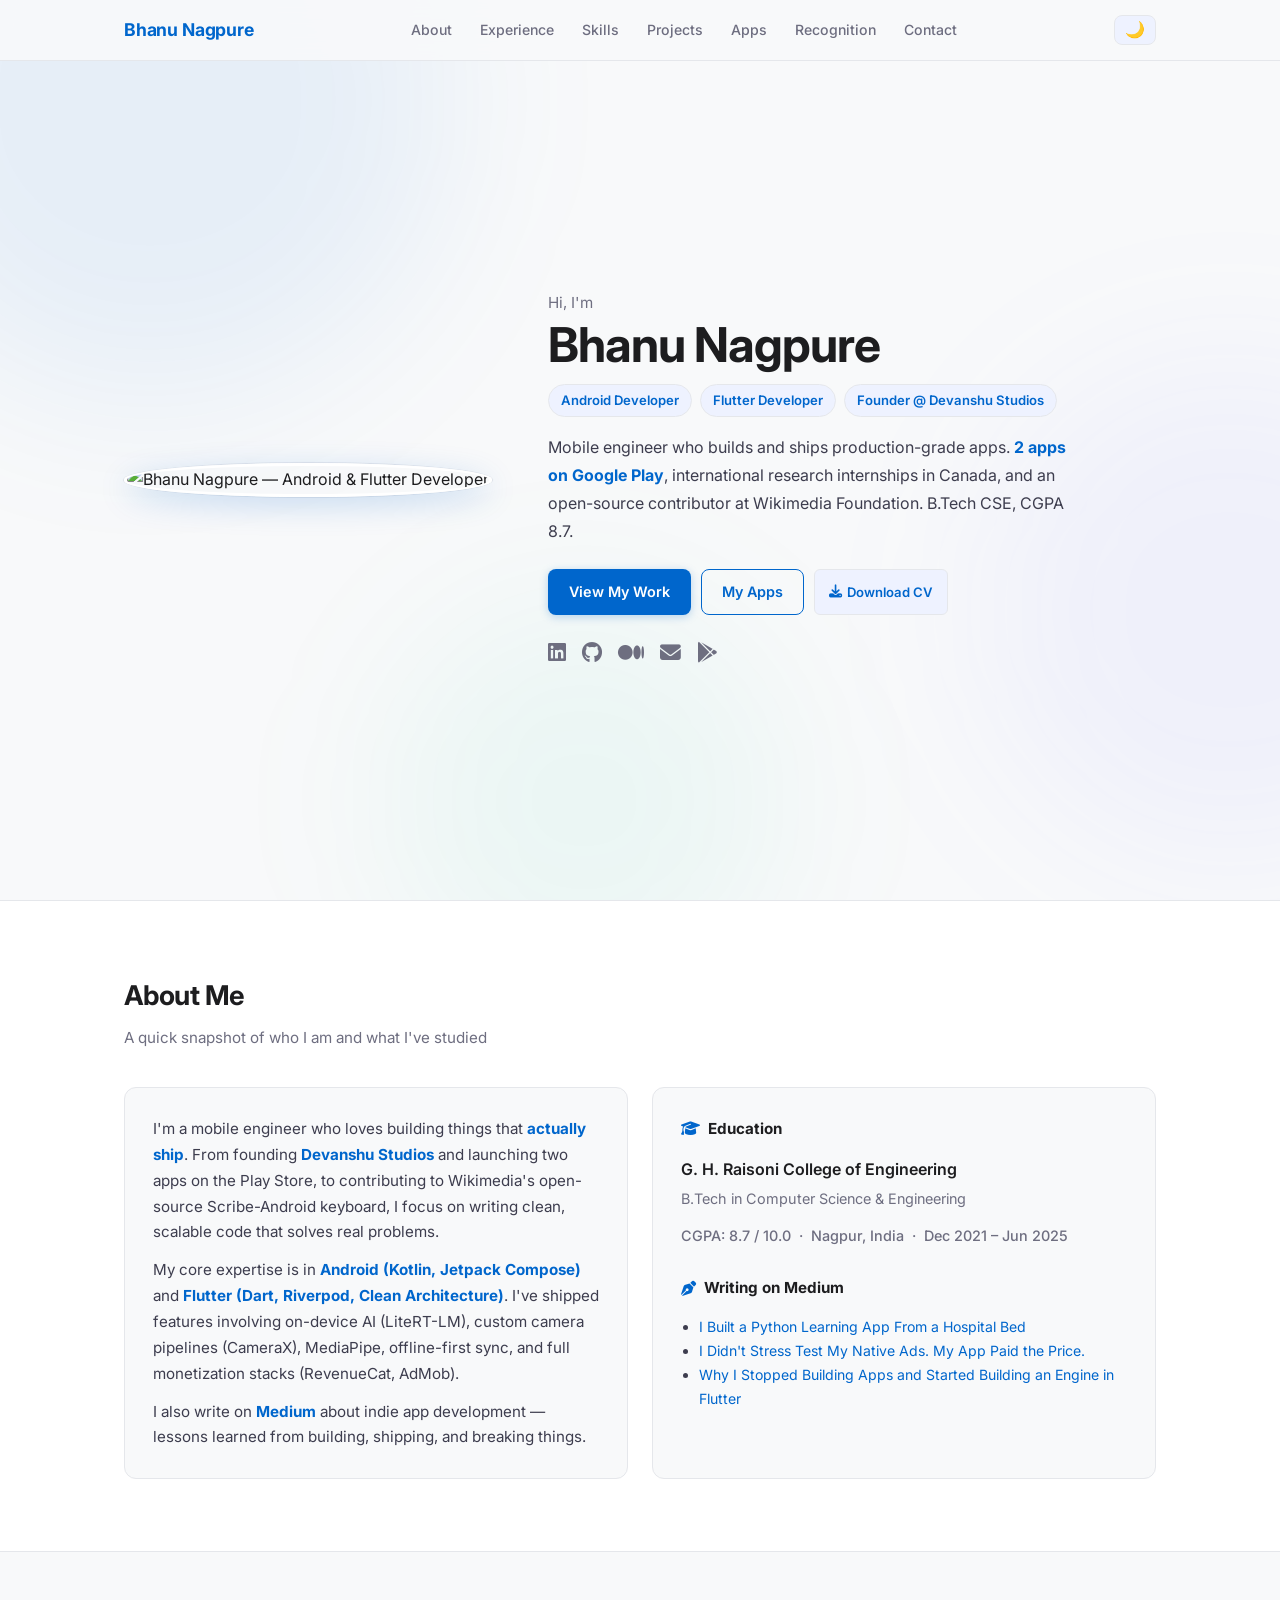
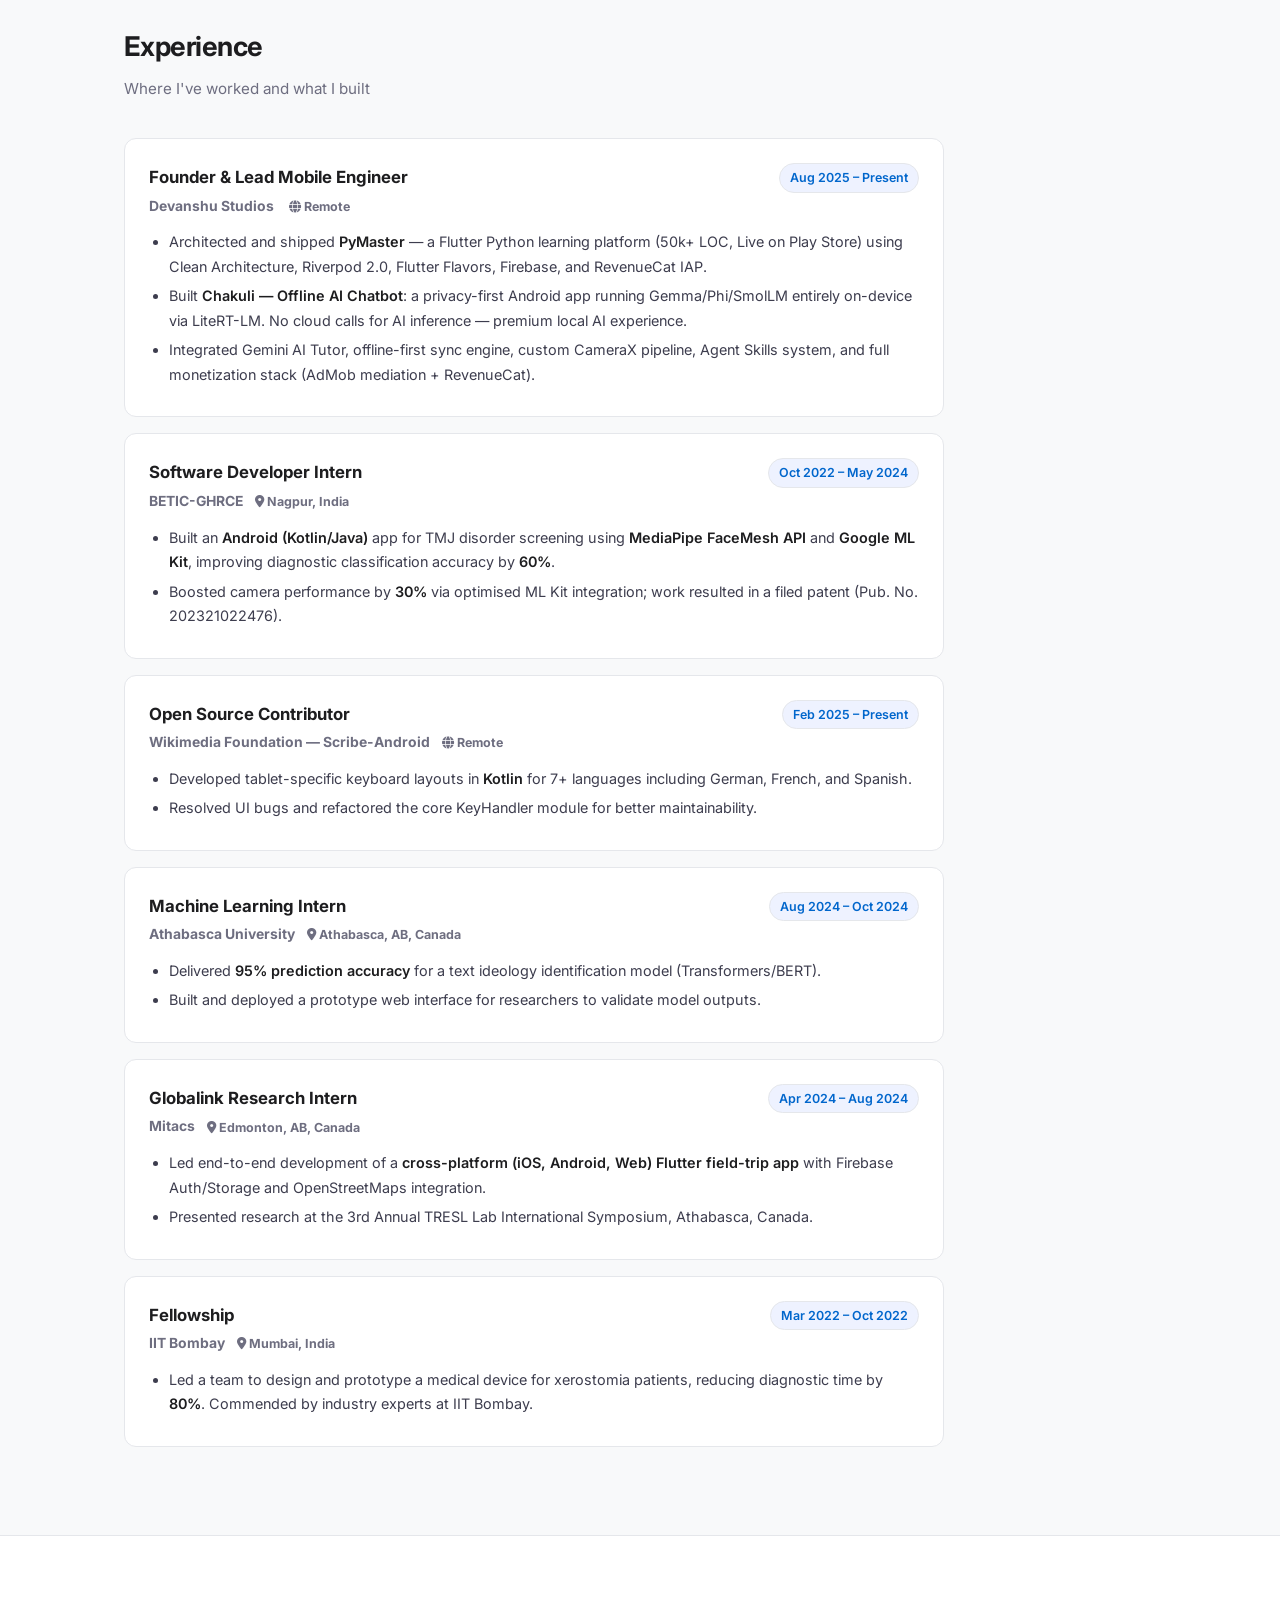
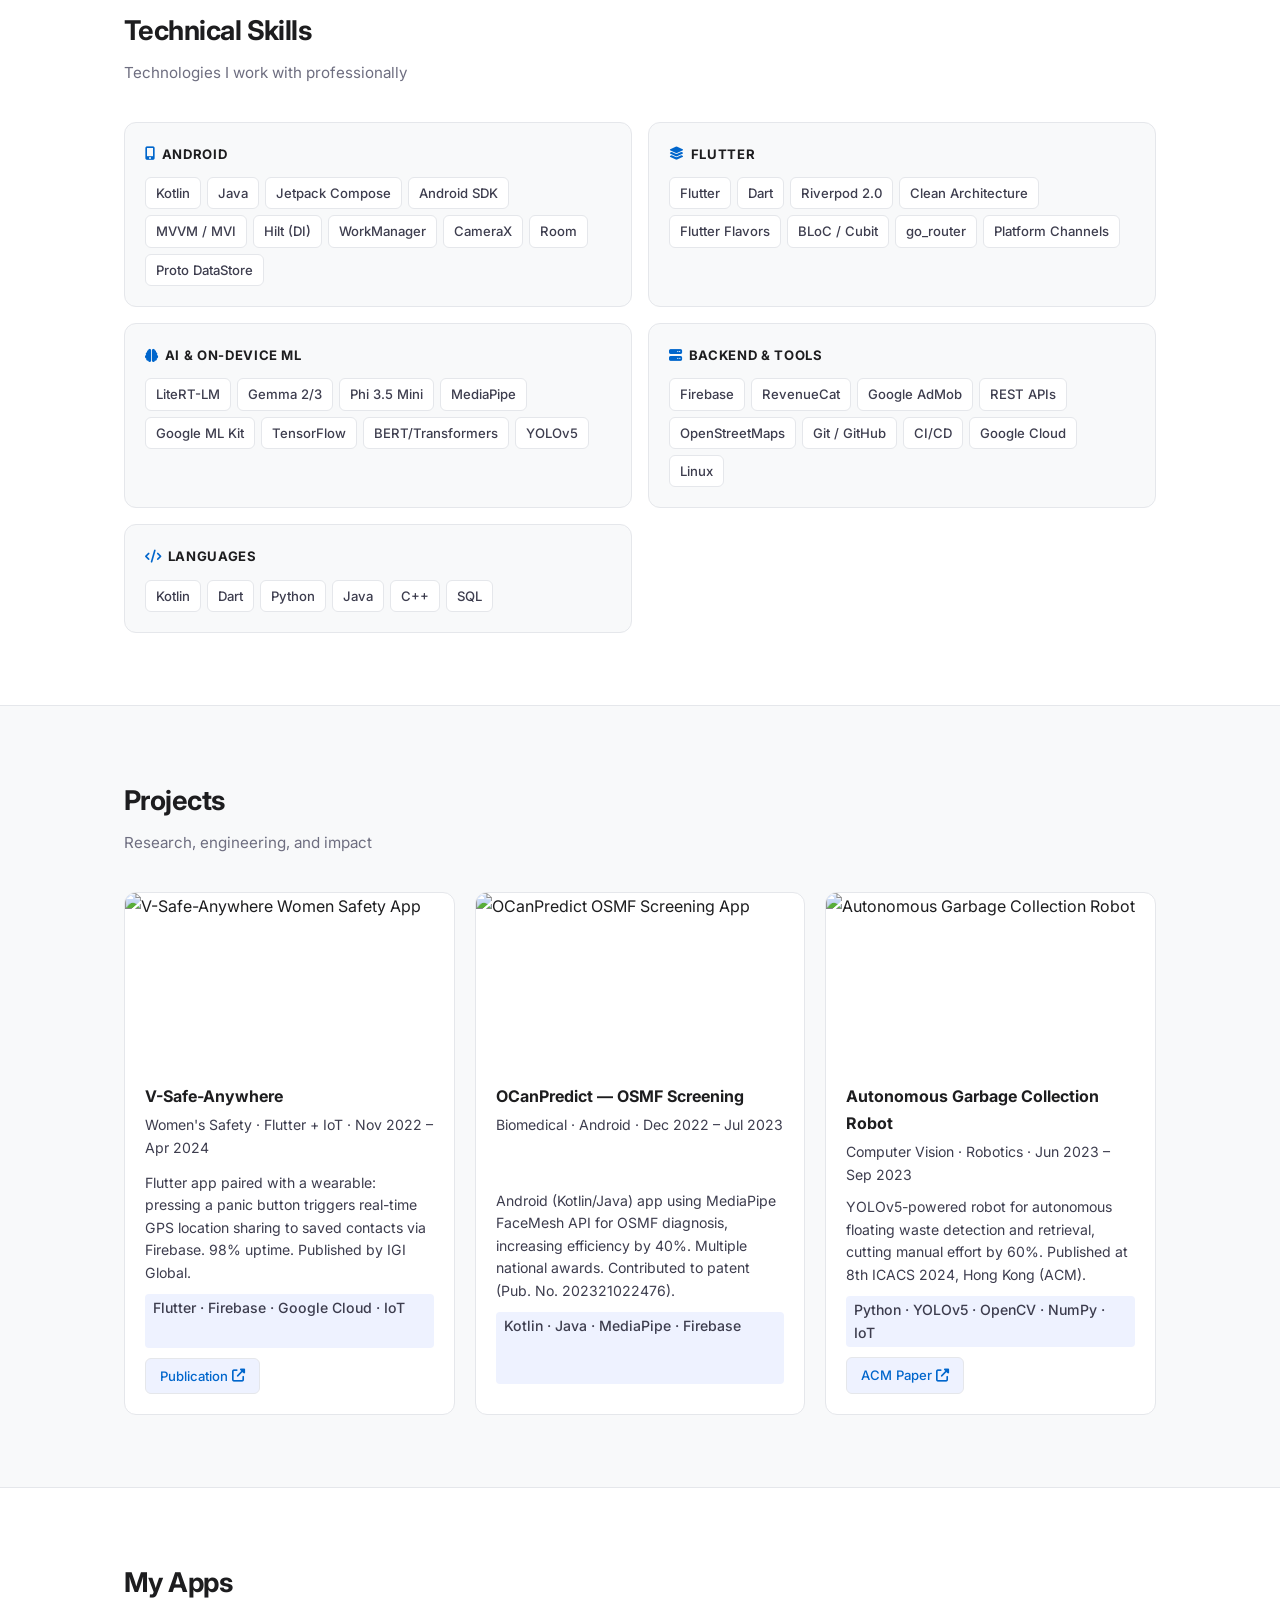
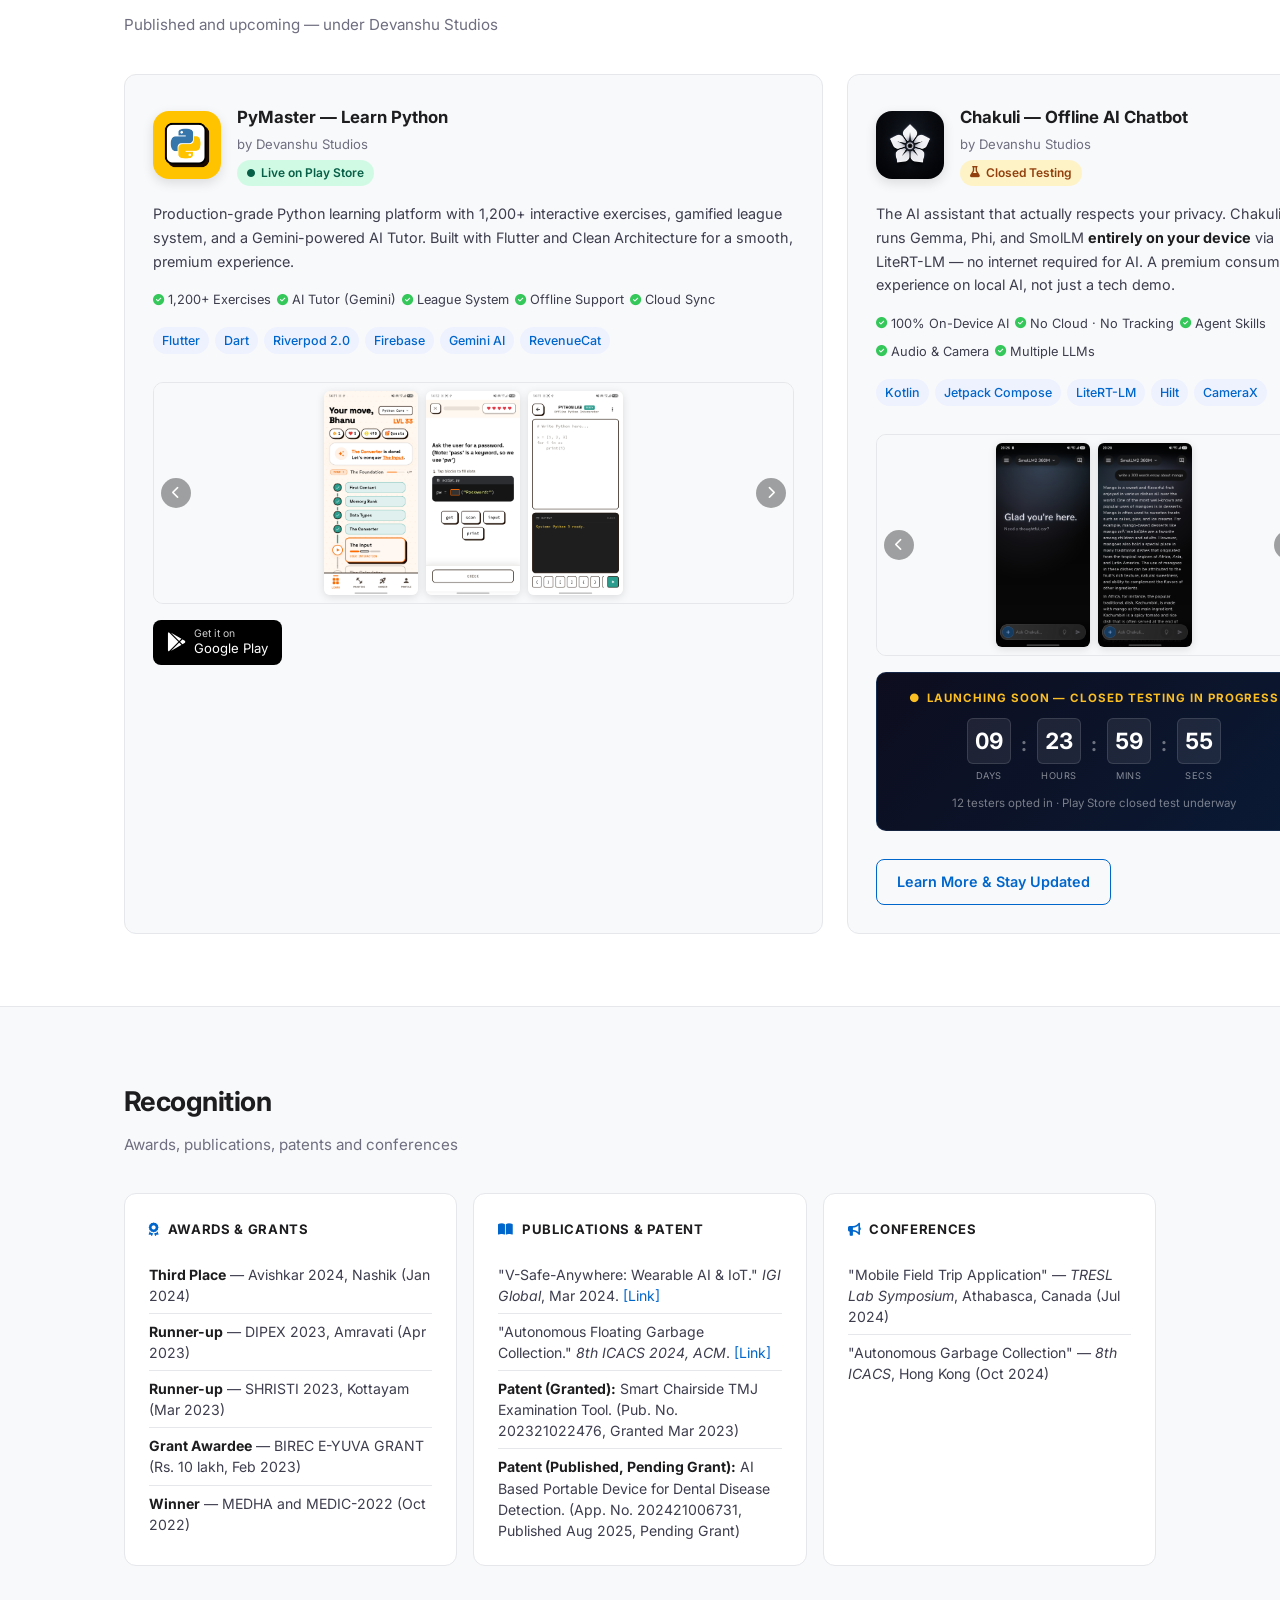
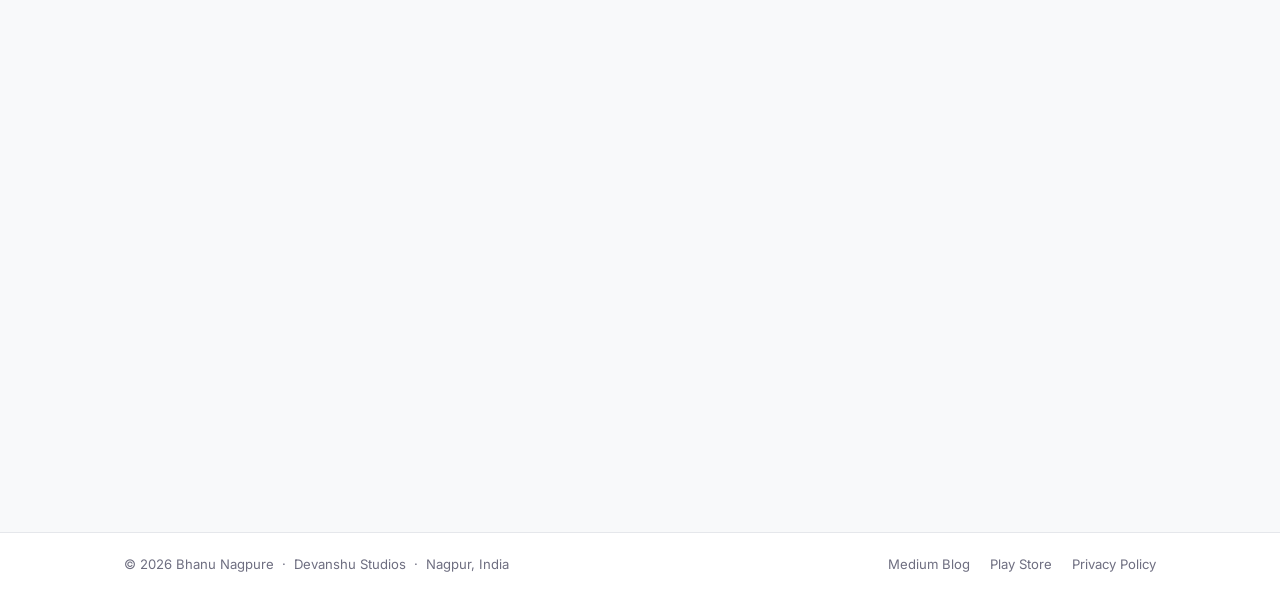
==== commit 87fac539: "new website update" ====
--- a/index.html
+++ b/index.html
@@ -1,27 +1,62 @@
 <!DOCTYPE html>
-<html lang="en" data-theme="dark">
+<html lang="en" data-theme="light">
 <head>
     <meta charset="UTF-8">
     <meta name="viewport" content="width=device-width, initial-scale=1.0">
-    <meta name="description" content="Portfolio of Bhanu Nagpure — Founder of Devanshu Studios, Mobile Engineer, ML Researcher. Creator of PyMaster on Google Play.">
-    <meta name="keywords" content="Bhanu Nagpure, Portfolio, PyMaster, Devanshu Studios, Flutter, Machine Learning, Android, Kotlin, Python">
-    <title>Bhanu Nagpure | Developer & Founder</title>
+    <meta name="description" content="Bhanu Nagpure — Android & Flutter Developer, Founder of Devanshu Studios. Creator of PyMaster and Chakuli on Google Play. B.Tech CSE, CGPA 8.7. Open-source contributor at Wikimedia Foundation.">
+    <meta name="keywords" content="Bhanu Nagpure, Android Developer, Flutter Developer, Jetpack Compose, Kotlin, Dart, Mobile Engineer, Devanshu Studios, PyMaster, Chakuli, Nagpur, India">
+    <meta name="author" content="Bhanu Nagpure">
+    <meta name="robots" content="index, follow">
+
+    <!-- Open Graph -->
+    <meta property="og:title" content="Bhanu Nagpure | Android & Flutter Developer">
+    <meta property="og:description" content="Founder of Devanshu Studios. Shipped PyMaster & Chakuli to Google Play. Expert in Kotlin, Jetpack Compose, Flutter, Firebase, and on-device AI.">
+    <meta property="og:type" content="website">
+    <meta property="og:url" content="https://bhanu-dev82.github.io">
+
+    <!-- Structured Data for AI/ATS scanners -->
+    <script type="application/ld+json">
+    {
+      "@context": "https://schema.org",
+      "@type": "Person",
+      "name": "Bhanu Nagpure",
+      "jobTitle": "Android & Flutter Developer",
+      "email": "bhanunagpure453@gmail.com",
+      "telephone": "+91-982-210-7989",
+      "url": "https://bhanu-dev82.github.io",
+      "sameAs": [
+        "https://www.linkedin.com/in/bhanunagpure",
+        "https://github.com/bhanu-dev82",
+        "https://medium.com/@bhanu.r.nagpure.8082"
+      ],
+      "alumniOf": {
+        "@type": "CollegeOrUniversity",
+        "name": "G H Raisoni College of Engineering",
+        "address": { "@type": "PostalAddress", "addressLocality": "Nagpur", "addressCountry": "IN" }
+      },
+      "knowsAbout": ["Android Development","Flutter","Kotlin","Jetpack Compose","Dart","Firebase","On-Device AI","LiteRT","Riverpod","Clean Architecture","Machine Learning"]
+    }
+    </script>
+
+    <title>Bhanu Nagpure | Android & Flutter Developer</title>
     <link rel="stylesheet" href="css/style.css">
     <link rel="stylesheet" href="https://cdnjs.cloudflare.com/ajax/libs/font-awesome/6.5.1/css/all.min.css">
-    <link href="https://fonts.googleapis.com/css2?family=Inter:wght@300;400;500;600;700&family=Space+Grotesk:wght@400;500;600;700&display=swap" rel="stylesheet">
+    <link href="https://fonts.googleapis.com/css2?family=Inter:wght@300;400;500;600;700&display=swap" rel="stylesheet">
 </head>
 <body>
-    <!-- Loading Screen -->
-    <div class="loading" id="loadingScreen">
-        <div class="loader-ring"></div>
+    <!-- Animated background -->
+    <div class="bg-canvas" aria-hidden="true">
+        <div class="bg-orb bg-orb-1"></div>
+        <div class="bg-orb bg-orb-2"></div>
+        <div class="bg-orb bg-orb-3"></div>
     </div>
-
-    <div id="particles-js"></div>
+    <!-- Loading -->
+    <div class="loading" id="loadingScreen"><div class="loader-ring"></div></div>
 
     <header id="header">
         <nav>
-            <div class="nav-container container">
-                <a href="#hero" class="nav-logo">BN</a>
+            <div class="nav-container">
+                <a href="#hero" class="nav-logo">Bhanu Nagpure</a>
                 <ul class="nav-links" id="navLinks">
                     <li><a href="#about">About</a></li>
                     <li><a href="#experience">Experience</a></li>
@@ -32,122 +67,140 @@
                     <li><a href="#contact">Contact</a></li>
                 </ul>
                 <div class="nav-controls">
-                    <button id="theme-toggle" aria-label="Toggle theme" title="Toggle Theme">
-                        <i class="fas fa-sun"></i>
-                    </button>
-                    <button class="nav-toggle" id="navToggle" aria-label="Toggle navigation">
-                        <i class="fas fa-bars"></i>
-                    </button>
+                    <button id="theme-toggle" aria-label="Toggle dark/light mode" title="Toggle theme">🌙</button>
+                    <button class="nav-toggle" id="navToggle" aria-label="Toggle navigation"><i class="fas fa-bars"></i></button>
                 </div>
             </div>
         </nav>
     </header>
 
     <main>
-        <!-- Hero Section -->
+        <!-- Hero -->
         <section id="hero" class="hero-section">
-            <canvas id="hero-plexus-canvas"></canvas>
-            <div class="container hero-content">
+            <div class="hero-content">
                 <div class="hero-layout-wrapper">
                     <div class="hero-image-container">
-                        <img src="images/profile.jpg" alt="Bhanu Nagpure" class="hero-image">
-                        <div class="hero-image-ring"></div>
+                        <img src="images/profile.jpg" alt="Bhanu Nagpure — Android & Flutter Developer" class="hero-image">
                     </div>
                     <div class="hero-text-content">
-                        <p class="hero-greeting">Hey, I'm</p>
+                        <p class="hero-greeting">Hi, I'm</p>
                         <h1>Bhanu Nagpure</h1>
                         <p class="tagline">
+                            <span class="tag-chip">Android Developer</span>
+                            <span class="tag-chip">Flutter Developer</span>
                             <span class="tag-chip">Founder @ Devanshu Studios</span>
-                            <span class="tag-chip">Mobile Engineer</span>
-                            <span class="tag-chip">ML Researcher</span>
                         </p>
                         <p class="hero-summary">
-                            I build production-grade mobile apps and ML systems. Currently shipping <strong>PyMaster</strong> — a Python learning platform on Google Play — and contributing to open source at Wikimedia Foundation.
+                            Mobile engineer who builds and ships production-grade apps. <strong>2 apps on Google Play</strong>, international research internships in Canada, and an open-source contributor at Wikimedia Foundation. B.Tech CSE, CGPA 8.7.
                         </p>
                         <div class="hero-actions">
-                            <a href="#projects" class="btn btn-primary">View My Work</a>
-                            <a href="#apps" class="btn btn-outline">My Apps</a>
+                            <a href="#projects" class="btn btn-primary" id="viewWorkBtn">View My Work</a>
+                            <a href="#apps" class="btn btn-outline" id="myAppsBtn">My Apps</a>
+                            <a href="Resume_Bhanu.pdf" download class="btn-download" id="downloadCvBtn"><i class="fas fa-download"></i> Download CV</a>
                         </div>
                         <div class="social-links">
-                            <a href="https://www.linkedin.com/in/bhanunagpure" target="_blank" aria-label="LinkedIn" title="LinkedIn"><i class="fab fa-linkedin"></i></a>
-                            <a href="https://github.com/bhanu-dev82" target="_blank" aria-label="GitHub" title="GitHub"><i class="fab fa-github"></i></a>
-                            <a href="mailto:bhanunagpure453@gmail.com" aria-label="Email" title="Email"><i class="fas fa-envelope"></i></a>
-                            <a href="https://play.google.com/store/apps/developer?id=Devanshu+Studios" target="_blank" aria-label="Google Play" title="Google Play"><i class="fab fa-google-play"></i></a>
-                        </div>
-                    </div>
-                </div>
-            </div>
-        </section>
-
-        <!-- About Section -->
+                            <a href="https://www.linkedin.com/in/bhanunagpure" target="_blank" rel="noopener" aria-label="LinkedIn"><i class="fab fa-linkedin"></i></a>
+                            <a href="https://github.com/bhanu-dev82" target="_blank" rel="noopener" aria-label="GitHub"><i class="fab fa-github"></i></a>
+                            <a href="https://medium.com/@bhanu.r.nagpure.8082" target="_blank" rel="noopener" aria-label="Medium Blog"><i class="fab fa-medium"></i></a>
+                            <a href="mailto:bhanunagpure453@gmail.com" aria-label="Email"><i class="fas fa-envelope"></i></a>
+                            <a href="https://play.google.com/store/apps/developer?id=Devanshu+Studios" target="_blank" rel="noopener" aria-label="Google Play"><i class="fab fa-google-play"></i></a>
+                        </div>
+                    </div>
+                </div>
+            </div>
+        </section>
+
+        <!-- About -->
         <section id="about" class="section-padding fade-in">
             <div class="container">
-                <h2 class="section-title">About Me</h2>
+                <div class="section-header">
+                    <h2 class="section-title">About Me</h2>
+                    <p class="section-subtitle">A quick snapshot of who I am and what I've studied</p>
+                </div>
                 <div class="about-grid">
-                    <div class="about-card glass-effect">
-                        <p>
-                            I'm a software engineer who loves building things that ship. From founding <strong>Devanshu Studios</strong> and launching PyMaster on the Play Store, to contributing to Wikimedia's open-source keyboard app, I focus on writing clean, scalable code that solves real problems.
-                        </p>
-                        <p>
-                            My background spans mobile development (Flutter, Android), machine learning (NLP, Computer Vision), and IoT systems. I've interned at Athabasca University in Canada and worked with Mitacs as a Globalink Research Intern.
-                        </p>
-                    </div>
-                    <div class="about-card glass-effect">
+                    <div class="about-card">
+                        <p>I'm a mobile engineer who loves building things that <strong>actually ship</strong>. From founding <strong>Devanshu Studios</strong> and launching two apps on the Play Store, to contributing to Wikimedia's open-source Scribe-Android keyboard, I focus on writing clean, scalable code that solves real problems.</p>
+                        <p>My core expertise is in <strong>Android (Kotlin, Jetpack Compose)</strong> and <strong>Flutter (Dart, Riverpod, Clean Architecture)</strong>. I've shipped features involving on-device AI (LiteRT-LM), custom camera pipelines (CameraX), MediaPipe, offline-first sync, and full monetization stacks (RevenueCat, AdMob).</p>
+                        <p>I also write on <strong>Medium</strong> about indie app development — lessons learned from building, shipping, and breaking things.</p>
+                    </div>
+                    <div class="about-card">
                         <h3><i class="fas fa-graduation-cap"></i> Education</h3>
                         <div class="education-item">
                             <h4>G. H. Raisoni College of Engineering</h4>
-                            <p>B.Tech in Computer Science & Engineering</p>
+                            <p>B.Tech in Computer Science &amp; Engineering</p>
                             <p class="edu-meta">CGPA: 8.7 / 10.0 &nbsp;·&nbsp; Nagpur, India &nbsp;·&nbsp; Dec 2021 – Jun 2025</p>
                         </div>
-                    </div>
-                </div>
-            </div>
-        </section>
-
-        <!-- Experience Section -->
+                        <br>
+                        <h3><i class="fas fa-pen-nib"></i> Writing on Medium</h3>
+                        <ul style="padding-left:18px; font-size:0.88rem; color:var(--text-2); line-height:1.7;">
+                            <li><a href="https://medium.com/@bhanu.r.nagpure.8082/i-built-a-python-learning-app-from-a-hospital-bed-heres-what-i-actually-built-dced76e5a39f" target="_blank" rel="noopener" style="color:var(--blue);text-decoration:none;">I Built a Python Learning App From a Hospital Bed</a></li>
+                            <li><a href="https://medium.com/@bhanu.r.nagpure.8082/i-didnt-stress-test-my-native-ads-my-app-paid-the-price-78164161c590" target="_blank" rel="noopener" style="color:var(--blue);text-decoration:none;">I Didn't Stress Test My Native Ads. My App Paid the Price.</a></li>
+                            <li><a href="https://medium.com/@bhanu.r.nagpure.8082/why-i-stopped-building-apps-and-started-building-an-engine-in-flutter-e947a3c73890" target="_blank" rel="noopener" style="color:var(--blue);text-decoration:none;">Why I Stopped Building Apps and Started Building an Engine in Flutter</a></li>
+                        </ul>
+                    </div>
+                </div>
+            </div>
+        </section>
+
+        <!-- Experience -->
         <section id="experience" class="section-padding fade-in">
             <div class="container">
-                <h2 class="section-title">Experience</h2>
+                <div class="section-header">
+                    <h2 class="section-title">Experience</h2>
+                    <p class="section-subtitle">Where I've worked and what I built</p>
+                </div>
                 <div class="experience-timeline">
 
-                    <article class="timeline-item glass-effect">
-                        <div class="timeline-dot"><i class="fas fa-rocket"></i></div>
+                    <article class="timeline-item" itemscope itemtype="https://schema.org/WorkExperience">
                         <div class="timeline-content">
                             <div class="timeline-header">
                                 <div>
-                                    <h3>Founder & Lead Mobile Engineer</h3>
-                                    <h4>Devanshu Studios &nbsp;<span class="location-badge"><i class="fas fa-globe"></i> Remote</span></h4>
+                                    <h3 itemprop="jobTitle">Founder &amp; Lead Mobile Engineer</h3>
+                                    <h4><span itemprop="worksFor">Devanshu Studios</span> &nbsp;<span class="location-badge"><i class="fas fa-globe"></i> Remote</span></h4>
                                 </div>
                                 <span class="dates-badge">Aug 2025 – Present</span>
                             </div>
                             <ul>
-                                <li>Architected and shipped <strong>PyMaster</strong> — a production-grade Python learning platform (50k+ LOC) using Flutter and Clean Architecture.</li>
-                                <li>Engineered a Native AI Tutor using Gemini LLM integration for context-aware debugging assistance, processing inputs locally for privacy.</li>
-                                <li>Built an offline-first sync engine to queue user progress locally and batch-upload to Firebase, ensuring zero data loss during network interruptions.</li>
-                                <li>Implemented scalable state management with Riverpod 2.0 and monetization via RevenueCat (IAP) and Google Mobile Ads mediation.</li>
+                                <li>Architected and shipped <strong>PyMaster</strong> — a Flutter Python learning platform (50k+ LOC, Live on Play Store) using Clean Architecture, Riverpod 2.0, Flutter Flavors, Firebase, and RevenueCat IAP.</li>
+                                <li>Built <strong>Chakuli — Offline AI Chatbot</strong>: a privacy-first Android app running Gemma/Phi/SmolLM entirely on-device via LiteRT-LM. No cloud calls for AI inference — premium local AI experience.</li>
+                                <li>Integrated Gemini AI Tutor, offline-first sync engine, custom CameraX pipeline, Agent Skills system, and full monetization stack (AdMob mediation + RevenueCat).</li>
                             </ul>
                         </div>
                     </article>
 
-                    <article class="timeline-item glass-effect">
-                        <div class="timeline-dot"><i class="fab fa-wikipedia-w"></i></div>
+                    <article class="timeline-item">
+                        <div class="timeline-content">
+                            <div class="timeline-header">
+                                <div>
+                                    <h3>Software Developer Intern</h3>
+                                    <h4>BETIC-GHRCE &nbsp;<span class="location-badge"><i class="fas fa-map-marker-alt"></i> Nagpur, India</span></h4>
+                                </div>
+                                <span class="dates-badge">Oct 2022 – May 2024</span>
+                            </div>
+                            <ul>
+                                <li>Built an <strong>Android (Kotlin/Java)</strong> app for TMJ disorder screening using <strong>MediaPipe FaceMesh API</strong> and <strong>Google ML Kit</strong>, improving diagnostic classification accuracy by <strong>60%</strong>.</li>
+                                <li>Boosted camera performance by <strong>30%</strong> via optimised ML Kit integration; work resulted in a filed patent (Pub. No. 202321022476).</li>
+                            </ul>
+                        </div>
+                    </article>
+
+                    <article class="timeline-item">
                         <div class="timeline-content">
                             <div class="timeline-header">
                                 <div>
                                     <h3>Open Source Contributor</h3>
-                                    <h4>Wikimedia Foundation (Scribe-Android) &nbsp;<span class="location-badge"><i class="fas fa-globe"></i> Remote</span></h4>
+                                    <h4>Wikimedia Foundation — Scribe-Android &nbsp;<span class="location-badge"><i class="fas fa-globe"></i> Remote</span></h4>
                                 </div>
                                 <span class="dates-badge">Feb 2025 – Present</span>
                             </div>
                             <ul>
-                                <li>Enhanced UX for the Scribe-Android keyboard app (Kotlin) by developing tablet-specific layouts for 7+ languages including German, French, and Spanish.</li>
-                                <li>Resolved critical UI bugs related to theme consistency and animations; refactored the core KeyHandler module for better maintainability.</li>
+                                <li>Developed tablet-specific keyboard layouts in <strong>Kotlin</strong> for 7+ languages including German, French, and Spanish.</li>
+                                <li>Resolved UI bugs and refactored the core KeyHandler module for better maintainability.</li>
                             </ul>
                         </div>
                     </article>
 
-                    <article class="timeline-item glass-effect">
-                        <div class="timeline-dot"><i class="fas fa-brain"></i></div>
+                    <article class="timeline-item">
                         <div class="timeline-content">
                             <div class="timeline-header">
                                 <div>
@@ -157,14 +210,13 @@
                                 <span class="dates-badge">Aug 2024 – Oct 2024</span>
                             </div>
                             <ul>
-                                <li>Delivered <strong>95% prediction accuracy</strong> for a text ideology identification model by researching and implementing cutting-edge NLP algorithms (Transformers/BERT).</li>
-                                <li>Developed and deployed a prototype web interface for model access, enabling researchers to validate outputs efficiently.</li>
+                                <li>Delivered <strong>95% prediction accuracy</strong> for a text ideology identification model (Transformers/BERT).</li>
+                                <li>Built and deployed a prototype web interface for researchers to validate model outputs.</li>
                             </ul>
                         </div>
                     </article>
 
-                    <article class="timeline-item glass-effect">
-                        <div class="timeline-dot"><i class="fas fa-globe-americas"></i></div>
+                    <article class="timeline-item">
                         <div class="timeline-content">
                             <div class="timeline-header">
                                 <div>
@@ -174,31 +226,13 @@
                                 <span class="dates-badge">Apr 2024 – Aug 2024</span>
                             </div>
                             <ul>
-                                <li>Led end-to-end development of a cross-platform (iOS, Android, Web) field assignment app using Flutter, handling UI/UX, frontend, and backend.</li>
-                                <li>Presented research findings at the 3rd Annual TRESL Lab International Symposium, Athabasca, Canada.</li>
+                                <li>Led end-to-end development of a <strong>cross-platform (iOS, Android, Web) Flutter field-trip app</strong> with Firebase Auth/Storage and OpenStreetMaps integration.</li>
+                                <li>Presented research at the 3rd Annual TRESL Lab International Symposium, Athabasca, Canada.</li>
                             </ul>
                         </div>
                     </article>
 
-                    <article class="timeline-item glass-effect">
-                        <div class="timeline-dot"><i class="fas fa-mobile-alt"></i></div>
-                        <div class="timeline-content">
-                            <div class="timeline-header">
-                                <div>
-                                    <h3>Software Developer Intern</h3>
-                                    <h4>BETIC-GHRCE &nbsp;<span class="location-badge"><i class="fas fa-map-marker-alt"></i> Nagpur, India</span></h4>
-                                </div>
-                                <span class="dates-badge">Oct 2022 – May 2024</span>
-                            </div>
-                            <ul>
-                                <li>Engineered an Android app for TMJ disorder screening, enhancing classification accuracy by <strong>60%</strong> over previous systems.</li>
-                                <li>Boosted camera performance by <strong>30%</strong> using Google ML Library to improve diagnostic accuracy.</li>
-                            </ul>
-                        </div>
-                    </article>
-
-                    <article class="timeline-item glass-effect">
-                        <div class="timeline-dot"><i class="fas fa-flask"></i></div>
+                    <article class="timeline-item">
                         <div class="timeline-content">
                             <div class="timeline-header">
                                 <div>
@@ -208,117 +242,122 @@
                                 <span class="dates-badge">Mar 2022 – Oct 2022</span>
                             </div>
                             <ul>
-                                <li>Led a team to design and prototype solutions for xerostomia patients, reducing diagnostic time by <strong>80%</strong>.</li>
-                                <li>Developed a functional medical device prototype using MIT App Builder, commended by industry experts at IIT Bombay.</li>
+                                <li>Led a team to design and prototype a medical device for xerostomia patients, reducing diagnostic time by <strong>80%</strong>. Commended by industry experts at IIT Bombay.</li>
                             </ul>
                         </div>
                     </article>
-                </div>
-            </div>
-        </section>
-
-        <!-- Skills Section -->
+
+                </div>
+            </div>
+        </section>
+
+        <!-- Skills -->
         <section id="skills" class="section-padding fade-in">
             <div class="container">
-                <h2 class="section-title">Skills</h2>
+                <div class="section-header">
+                    <h2 class="section-title">Technical Skills</h2>
+                    <p class="section-subtitle">Technologies I work with professionally</p>
+                </div>
                 <div class="skills-grid">
-                    <div class="skill-category glass-effect">
+                    <div class="skill-category">
+                        <h3><i class="fas fa-mobile-alt"></i> Android</h3>
+                        <div class="skill-tags">
+                            <span>Kotlin</span><span>Java</span><span>Jetpack Compose</span><span>Android SDK</span><span>MVVM / MVI</span><span>Hilt (DI)</span><span>WorkManager</span><span>CameraX</span><span>Room</span><span>Proto DataStore</span>
+                        </div>
+                    </div>
+                    <div class="skill-category">
+                        <h3><i class="fas fa-layer-group"></i> Flutter</h3>
+                        <div class="skill-tags">
+                            <span>Flutter</span><span>Dart</span><span>Riverpod 2.0</span><span>Clean Architecture</span><span>Flutter Flavors</span><span>BLoC / Cubit</span><span>go_router</span><span>Platform Channels</span>
+                        </div>
+                    </div>
+                    <div class="skill-category">
+                        <h3><i class="fas fa-brain"></i> AI &amp; On-Device ML</h3>
+                        <div class="skill-tags">
+                            <span>LiteRT-LM</span><span>Gemma 2/3</span><span>Phi 3.5 Mini</span><span>MediaPipe</span><span>Google ML Kit</span><span>TensorFlow</span><span>BERT/Transformers</span><span>YOLOv5</span>
+                        </div>
+                    </div>
+                    <div class="skill-category">
+                        <h3><i class="fas fa-server"></i> Backend &amp; Tools</h3>
+                        <div class="skill-tags">
+                            <span>Firebase</span><span>RevenueCat</span><span>Google AdMob</span><span>REST APIs</span><span>OpenStreetMaps</span><span>Git / GitHub</span><span>CI/CD</span><span>Google Cloud</span><span>Linux</span>
+                        </div>
+                    </div>
+                    <div class="skill-category">
                         <h3><i class="fas fa-code"></i> Languages</h3>
                         <div class="skill-tags">
-                            <span>Python</span><span>Kotlin</span><span>Java</span><span>Dart</span><span>C++</span><span>SQL</span><span>JavaScript</span>
-                        </div>
-                    </div>
-                    <div class="skill-category glass-effect">
-                        <h3><i class="fas fa-mobile-alt"></i> Mobile</h3>
-                        <div class="skill-tags">
-                            <span>Flutter</span><span>Android SDK</span><span>Riverpod 2.0</span><span>Clean Architecture</span><span>RevenueCat</span><span>Firebase</span>
-                        </div>
-                    </div>
-                    <div class="skill-category glass-effect">
-                        <h3><i class="fas fa-robot"></i> AI & Data</h3>
-                        <div class="skill-tags">
-                            <span>Generative AI (LLMs)</span><span>TensorFlow</span><span>PyTorch</span><span>Scikit-learn</span><span>OpenCV</span><span>Pandas</span><span>BERT</span><span>YOLO</span>
-                        </div>
-                    </div>
-                    <div class="skill-category glass-effect">
-                        <h3><i class="fas fa-tools"></i> Tools & Platforms</h3>
-                        <div class="skill-tags">
-                            <span>Git / GitHub</span><span>Google Cloud (GCP)</span><span>REST APIs</span><span>CI/CD</span><span>Linux</span><span>Firebase</span>
-                        </div>
-                    </div>
-                </div>
-            </div>
-        </section>
-
-        <!-- Projects Section -->
+                            <span>Kotlin</span><span>Dart</span><span>Python</span><span>Java</span><span>C++</span><span>SQL</span>
+                        </div>
+                    </div>
+                </div>
+            </div>
+        </section>
+
+        <!-- Projects -->
         <section id="projects" class="section-padding fade-in">
             <div class="container">
-                <h2 class="section-title">Projects</h2>
+                <div class="section-header">
+                    <h2 class="section-title">Projects</h2>
+                    <p class="section-subtitle">Research, engineering, and impact</p>
+                </div>
                 <div class="projects-grid">
-                    <article class="project-card glass-effect">
-                        <img src="images/vsafe_anywhere.jpeg" alt="V-Safe-Anywhere" class="project-thumbnail">
+                    <article class="project-card">
+                        <img src="images/vsafe_anywhere.jpeg" alt="V-Safe-Anywhere Women Safety App" class="project-thumbnail" loading="lazy">
                         <div class="project-info">
                             <h3>V-Safe-Anywhere</h3>
-                            <p class="project-meta">Women's Safety · Wearable AI & IoT &nbsp;·&nbsp; Nov 2022 – Apr 2024</p>
-                            <p>IoT-based wearable safety device with 98% uptime, real-time Firebase sync, and secure authentication. Research published by IGI Global.</p>
+                            <p class="project-meta">Women's Safety · Flutter + IoT · Nov 2022 – Apr 2024</p>
+                            <p>Flutter app paired with a wearable: pressing a panic button triggers real-time GPS location sharing to saved contacts via Firebase. 98% uptime. Published by IGI Global.</p>
                             <p class="tech-stack">Flutter · Firebase · Google Cloud · IoT</p>
                             <div class="project-links">
-                                <a href="https://www.igi-global.com/chapter/v-safe-anywhere/342150" target="_blank" class="btn btn-outline-sm">Publication <i class="fas fa-external-link-alt"></i></a>
-                            </div>
-                        </div>
-                    </article>
-                    <article class="project-card glass-effect">
-                        <img src="images/osmf.jpeg" alt="OCanPredict OSMF Screening" class="project-thumbnail">
+                                <a href="https://www.igi-global.com/chapter/v-safe-anywhere/342150" target="_blank" rel="noopener" class="btn-outline-sm">Publication <i class="fas fa-external-link-alt"></i></a>
+                            </div>
+                        </div>
+                    </article>
+                    <article class="project-card">
+                        <img src="images/osmf.jpeg" alt="OCanPredict OSMF Screening App" class="project-thumbnail" loading="lazy">
                         <div class="project-info">
                             <h3>OCanPredict — OSMF Screening</h3>
-                            <p class="project-meta">Biomedical · Android &nbsp;·&nbsp; Dec 2022 – Jul 2023</p>
-                            <p>Android app for a biomedical device aiding Oral Submucous Fibrosis screening, increasing diagnostic efficiency by 40%. Won multiple national and state-level awards.</p>
-                            <p class="tech-stack">Android (Kotlin/Java) · IoT · Firebase</p>
-                        </div>
-                    </article>
-                    <article class="project-card glass-effect">
-                        <img src="images/autonomous.jpeg" alt="Autonomous Garbage Collector" class="project-thumbnail">
+                            <p class="project-meta">Biomedical · Android · Dec 2022 – Jul 2023</p>
+                            <p>Android (Kotlin/Java) app using MediaPipe FaceMesh API for OSMF diagnosis, increasing efficiency by 40%. Multiple national awards. Contributed to patent (Pub. No. 202321022476).</p>
+                            <p class="tech-stack">Kotlin · Java · MediaPipe · Firebase</p>
+                        </div>
+                    </article>
+                    <article class="project-card">
+                        <img src="images/autonomous.jpeg" alt="Autonomous Garbage Collection Robot" class="project-thumbnail" loading="lazy">
                         <div class="project-info">
                             <h3>Autonomous Garbage Collection Robot</h3>
-                            <p class="project-meta">Computer Vision · Robotics &nbsp;·&nbsp; Jun 2023 – Sep 2023</p>
-                            <p>CV system using YOLOv5 to autonomously detect and retrieve floating waste, reducing manual collection by 60%. Presented at 8th ICACS 2024, Hong Kong.</p>
-                            <p class="tech-stack">Python · YOLOv5 · NumPy · Pandas · IoT</p>
+                            <p class="project-meta">Computer Vision · Robotics · Jun 2023 – Sep 2023</p>
+                            <p>YOLOv5-powered robot for autonomous floating waste detection and retrieval, cutting manual effort by 60%. Published at 8th ICACS 2024, Hong Kong (ACM).</p>
+                            <p class="tech-stack">Python · YOLOv5 · OpenCV · NumPy · IoT</p>
                             <div class="project-links">
-                                <a href="https://dl.acm.org/doi/10.1145/3693939.3693957" target="_blank" class="btn btn-outline-sm">Paper <i class="fas fa-external-link-alt"></i></a>
-                                <a href="https://github.com/bhanu-dev82" target="_blank" class="btn btn-outline-sm">GitHub <i class="fab fa-github"></i></a>
-                            </div>
-                        </div>
-                    </article>
-                </div>
-            </div>
-        </section>
-
-        <!-- Apps Section (PyMaster) -->
+                                <a href="https://dl.acm.org/doi/10.1145/3693939.3693957" target="_blank" rel="noopener" class="btn-outline-sm">ACM Paper <i class="fas fa-external-link-alt"></i></a>
+                            </div>
+                        </div>
+                    </article>
+                </div>
+            </div>
+        </section>
+
+        <!-- Apps -->
         <section id="apps" class="section-padding fade-in">
             <div class="container">
-                <h2 class="section-title">My Apps</h2>
-                <p class="section-subtitle">Published on Google Play under Devanshu Studios</p>
-                <div class="app-showcase glass-effect">
-                    <div class="app-icon-col">
-                        <div class="app-icon-wrapper">
-                            <img src="images/PyMaster.png" alt="PyMaster App Icon" class="app-icon-img">
-                        </div>
-                        <div class="app-badges">
-                            <a href="https://play.google.com/store/apps/details?id=com.devanshustudios.pymaster" target="_blank" class="play-badge">
-                                <i class="fab fa-google-play"></i>
-                                <span>
-                                    <small>Get it on</small>
-                                    Google Play
-                                </span>
-                            </a>
-                        </div>
-                    </div>
-                    <div class="app-details-col">
-                        <h3>PyMaster — Learn Python Coding</h3>
-                        <p class="app-developer">by Devanshu Studios</p>
-                        <p class="app-description">
-                            PyMaster is a production-grade Python learning platform with 1,200+ interactive exercises, interview-style questions, and a league system designed for real-world skills. Built with Flutter and Clean Architecture, featuring an AI Tutor powered by Google Gemini for context-aware debugging help.
-                        </p>
+                <div class="section-header">
+                    <h2 class="section-title">My Apps</h2>
+                    <p class="section-subtitle">Published and upcoming — under Devanshu Studios</p>
+                </div>
+                <div class="apps-grid">
+                    <div class="app-card">
+                        <div class="app-card-header">
+                            <div class="app-icon-wrapper">
+                                <img src="images/PyMaster.png" alt="PyMaster App Icon" class="app-icon-img">
+                            </div>
+                            <div class="app-name-group">
+                                <h3>PyMaster — Learn Python</h3>
+                                <p class="app-developer">by Devanshu Studios</p>
+                                <span class="app-status-badge badge-live"><i class="fas fa-circle" style="font-size:0.5rem;"></i> Live on Play Store</span>
+                            </div>
+                        </div>
+                        <p class="app-description">Production-grade Python learning platform with 1,200+ interactive exercises, gamified league system, and a Gemini-powered AI Tutor. Built with Flutter and Clean Architecture for a smooth, premium experience.</p>
                         <div class="app-features">
                             <span><i class="fas fa-check-circle"></i> 1,200+ Exercises</span>
                             <span><i class="fas fa-check-circle"></i> AI Tutor (Gemini)</span>
@@ -327,95 +366,151 @@
                             <span><i class="fas fa-check-circle"></i> Cloud Sync</span>
                         </div>
                         <div class="app-tech">
-                            <span>Flutter</span><span>Dart</span><span>Firebase</span><span>Riverpod 2.0</span><span>Gemini AI</span><span>RevenueCat</span>
-                        </div>
+                            <span>Flutter</span><span>Dart</span><span>Riverpod 2.0</span><span>Firebase</span><span>Gemini AI</span><span>RevenueCat</span>
+                        </div>
+                        
+                        <!-- PyMaster Screenshots Slider -->
+                        <div class="screenshot-slider" id="pymaster-slider">
+                            <button class="slider-btn prev-btn" aria-label="Previous images"><i class="fas fa-chevron-left"></i></button>
+                            <div class="slider-track-wrap">
+                                <div class="slider-track">
+                                    <div class="slider-slide">
+                                        <img src="images/app_screenshots/pymaster/pymaster_1.jpg" alt="PyMaster Screen 1" loading="lazy">
+                                        <img src="images/app_screenshots/pymaster/pymaster_2.jpg" alt="PyMaster Screen 2" loading="lazy">
+                                        <img src="images/app_screenshots/pymaster/pymaster_3.jpg" alt="PyMaster Screen 3" loading="lazy">
+                                    </div>
+                                    <div class="slider-slide">
+                                        <img src="images/app_screenshots/pymaster/pymaster_4.jpg" alt="PyMaster Screen 4" loading="lazy">
+                                        <img src="images/app_screenshots/pymaster/pymaster_5.jpg" alt="PyMaster Screen 5" loading="lazy">
+                                    </div>
+                                </div>
+                            </div>
+                            <button class="slider-btn next-btn" aria-label="Next images"><i class="fas fa-chevron-right"></i></button>
+                        </div>
+
                         <div class="app-links">
-                            <a href="https://play.google.com/store/apps/details?id=com.devanshustudios.pymaster" target="_blank" class="btn btn-primary">View on Play Store</a>
-                            <a href="https://sites.google.com/view/devanshustudios/home" target="_blank" class="btn btn-outline">Privacy Policy</a>
-                        </div>
-                    </div>
-                </div>
-            </div>
-        </section>
-
-        <!-- Highlights Section -->
+                            <a href="https://play.google.com/store/apps/details?id=com.devanshustudios.pymaster" target="_blank" rel="noopener" class="play-badge" id="pyMasterPlayBtn">
+                                <i class="fab fa-google-play"></i>
+                                <span><small>Get it on</small>Google Play</span>
+                            </a>
+                        </div>
+                    </div>
+
+                    <div class="app-card">
+                        <div class="app-card-header">
+                            <div class="app-icon-wrapper">
+                                <img src="images/chakuli.png" alt="Chakuli App Icon" class="app-icon-img">
+                            </div>
+                            <div class="app-name-group">
+                                <h3>Chakuli — Offline AI Chatbot</h3>
+                                <p class="app-developer">by Devanshu Studios</p>
+                                <span class="app-status-badge badge-beta"><i class="fas fa-flask" style="font-size:0.7rem;"></i> Closed Testing</span>
+                            </div>
+                        </div>
+                        <p class="app-description">The AI assistant that actually respects your privacy. Chakuli runs Gemma, Phi, and SmolLM <strong>entirely on your device</strong> via LiteRT-LM — no internet required for AI. A premium consumer experience on local AI, not just a tech demo.</p>
+                        <div class="app-features">
+                            <span><i class="fas fa-check-circle"></i> 100% On-Device AI</span>
+                            <span><i class="fas fa-check-circle"></i> No Cloud · No Tracking</span>
+                            <span><i class="fas fa-check-circle"></i> Agent Skills</span>
+                            <span><i class="fas fa-check-circle"></i> Audio &amp; Camera</span>
+                            <span><i class="fas fa-check-circle"></i> Multiple LLMs</span>
+                        </div>
+                        <div class="app-tech">
+                            <span>Kotlin</span><span>Jetpack Compose</span><span>LiteRT-LM</span><span>Hilt</span><span>CameraX</span>
+                        </div>
+                        
+                        <!-- Chakuli Screenshots Slider -->
+                        <div class="screenshot-slider" id="chakuli-slider">
+                            <button class="slider-btn prev-btn" aria-label="Previous images"><i class="fas fa-chevron-left"></i></button>
+                            <div class="slider-track-wrap">
+                                <div class="slider-track">
+                                    <div class="slider-slide">
+                                        <img src="images/app_screenshots/chakuli/chakuli_1.jpg" alt="Chakuli Screen 1" loading="lazy">
+                                        <img src="images/app_screenshots/chakuli/chakuli_2.jpg" alt="Chakuli Screen 2" loading="lazy">
+                                    </div>
+                                    <div class="slider-slide">
+                                        <img src="images/app_screenshots/chakuli/chakuli_3.jpg" alt="Chakuli Screen 3" loading="lazy">
+                                    </div>
+                                </div>
+                            </div>
+                            <button class="slider-btn next-btn" aria-label="Next images"><i class="fas fa-chevron-right"></i></button>
+                        </div>
+
+                        <div class="coming-soon-box">
+                            <div class="coming-soon-label"><span class="blink">&#9679;</span> Launching Soon — Closed Testing in Progress</div>
+                            <div class="countdown-grid">
+                                <div class="countdown-unit"><span class="countdown-num" id="cd-days">00</span><span class="countdown-lbl">Days</span></div>
+                                <span class="countdown-sep">:</span>
+                                <div class="countdown-unit"><span class="countdown-num" id="cd-hours">00</span><span class="countdown-lbl">Hours</span></div>
+                                <span class="countdown-sep">:</span>
+                                <div class="countdown-unit"><span class="countdown-num" id="cd-mins">00</span><span class="countdown-lbl">Mins</span></div>
+                                <span class="countdown-sep">:</span>
+                                <div class="countdown-unit"><span class="countdown-num" id="cd-secs">00</span><span class="countdown-lbl">Secs</span></div>
+                            </div>
+                            <p class="coming-soon-sub">12 testers opted in · Play Store closed test underway</p>
+                        </div>
+                        <div class="app-links" style="margin-top:12px;">
+                            <a href="https://bhanu-dev82.github.io#apps" class="btn btn-outline" id="chakuliLearnMoreBtn">Learn More &amp; Stay Updated</a>
+                        </div>
+                    </div>
+                </div>
+            </div>
+        </section>
+
+        <!-- Highlights -->
         <section id="highlights" class="section-padding fade-in">
             <div class="container">
-                <h2 class="section-title">Recognition</h2>
+                <div class="section-header">
+                    <h2 class="section-title">Recognition</h2>
+                    <p class="section-subtitle">Awards, publications, patents and conferences</p>
+                </div>
                 <div class="highlights-grid">
-                    <div class="highlight-item glass-effect">
-                        <h3><i class="fas fa-award"></i> Awards & Grants</h3>
+                    <div class="highlight-item">
+                        <h3><i class="fas fa-award"></i> Awards &amp; Grants</h3>
                         <ul>
-                            <li><strong>Third Place</strong> — Inter-University Research Convention: Avishkar 2024, Nashik (Jan 2024)</li>
+                            <li><strong>Third Place</strong> — Avishkar 2024, Nashik (Jan 2024)</li>
                             <li><strong>Runner-up</strong> — DIPEX 2023, Amravati (Apr 2023)</li>
                             <li><strong>Runner-up</strong> — SHRISTI 2023, Kottayam (Mar 2023)</li>
-                            <li><strong>Grant Awardee</strong> — BIREC E-YUVA GRANT (₹10 lakh funding) (Feb 2023)</li>
+                            <li><strong>Grant Awardee</strong> — BIREC E-YUVA GRANT (Rs. 10 lakh, Feb 2023)</li>
                             <li><strong>Winner</strong> — MEDHA and MEDIC-2022 (Oct 2022)</li>
-                            <li>Multiple national/state awards for OSMF project innovation.</li>
                         </ul>
                     </div>
-                    <div class="highlight-item glass-effect">
-                        <h3><i class="fas fa-book-open"></i> Publications & Patents</h3>
+                    <div class="highlight-item">
+                        <h3><i class="fas fa-book-open"></i> Publications &amp; Patent</h3>
                         <ul>
-                            <li>"V-Safe-Anywhere: Empowering Women's Safety with Wearable AI and IoT." <em>IGI Global</em>, March 2024. <a href="https://www.igi-global.com/chapter/v-safe-anywhere/342150" target="_blank">[Link]</a></li>
-                            <li>"Autonomous Floating Garbage Collection Device using Computer Vision and Robotics." <em>8th ICACS 2024</em>. <a href="https://dl.acm.org/doi/10.1145/3693939.3693957" target="_blank">[Link]</a></li>
-                            <li><strong>Patent:</strong> Smart Chairside TMJ Examination and Muscle Activity Detector Tool. (Pub. No. 202321022476, Mar 2023)</li>
+                            <li>"V-Safe-Anywhere: Wearable AI &amp; IoT." <em>IGI Global</em>, Mar 2024. <a href="https://www.igi-global.com/chapter/v-safe-anywhere/342150" target="_blank" rel="noopener">[Link]</a></li>
+                            <li>"Autonomous Floating Garbage Collection." <em>8th ICACS 2024, ACM</em>. <a href="https://dl.acm.org/doi/10.1145/3693939.3693957" target="_blank" rel="noopener">[Link]</a></li>
+                            <li><strong>Patent (Granted):</strong> Smart Chairside TMJ Examination Tool. (Pub. No. 202321022476, Granted Mar 2023)</li>
+                            <li><strong>Patent (Published, Pending Grant):</strong> AI Based Portable Device for Dental Disease Detection. (App. No. 202421006731, Published Aug 2025, Pending Grant)</li>
                         </ul>
                     </div>
-                    <div class="highlight-item glass-effect">
+                    <div class="highlight-item">
                         <h3><i class="fas fa-bullhorn"></i> Conferences</h3>
                         <ul>
-                            <li>"Development of A Mobile Field Trip Application" — <em>3rd Annual TRESL Lab International Symposium</em>, Athabasca, Canada (Jul 2024)</li>
-                            <li>"Autonomous Floating Garbage Collection Device" — <em>8th ICACS</em>, Hong Kong (Oct 2024)</li>
+                            <li>"Mobile Field Trip Application" — <em>TRESL Lab Symposium</em>, Athabasca, Canada (Jul 2024)</li>
+                            <li>"Autonomous Garbage Collection" — <em>8th ICACS</em>, Hong Kong (Oct 2024)</li>
                         </ul>
                     </div>
                 </div>
             </div>
         </section>
 
-        <!-- References Section -->
-        <section id="references" class="section-padding fade-in">
-            <div class="container">
-                <h2 class="section-title">References</h2>
-                <p class="section-subtitle">Contact information available upon request.</p>
-                <div class="references-grid">
-                    <div class="reference-item glass-effect">
-                        <img src="https://dam.athabascau.ca/GF7L4P38/at/b7c3mtb9rtfx73qf89m69b79/DrQingtan?auto=webp" alt="Dr. Qing Tan" class="reference-image">
-                        <h4>Dr. Qing Tan</h4>
-                        <p class="reference-affiliation">Athabasca University</p>
-                        <p class="reference-context">Supervised ML Internship on Ideological Analysis Algorithms.</p>
-                    </div>
-                    <div class="reference-item glass-effect">
-                        <img src="images/vibha-bora-madam.jpg" alt="Dr. Vibha Bora" class="reference-image">
-                        <h4>Dr. Vibha Bora</h4>
-                        <p class="reference-affiliation">G. H. Raisoni College of Engineering</p>
-                        <p class="reference-context">Academic mentor on engineering projects and research methodologies.</p>
-                    </div>
-                    <div class="reference-item glass-effect">
-                        <img src="images/hod-madam-2024.jpeg" alt="Dr. Snehlata Dongre" class="reference-image">
-                        <h4>Dr. Snehlata Dongre</h4>
-                        <p class="reference-affiliation">Symbiosis Institute of Technology Nagpur</p>
-                        <p class="reference-context">Faculty advisor on technical development and research direction.</p>
-                    </div>
-                </div>
-            </div>
-        </section>
-
-        <!-- Contact Section -->
+        <!-- Contact -->
         <section id="contact" class="section-padding fade-in">
             <div class="container">
-                <div class="contact-box glass-effect">
+                <div class="contact-box">
                     <h2 class="section-title">Get In Touch</h2>
-                    <p>Open to challenging opportunities, collaborations, and interesting conversations. Let's build something together.</p>
-                    <a href="mailto:bhanunagpure453@gmail.com" class="btn btn-primary main-contact-btn">bhanunagpure453@gmail.com</a>
+                    <p>Open to Android and Flutter developer roles, collaborations, and interesting conversations.</p>
+                    <a href="mailto:bhanunagpure453@gmail.com" class="btn btn-primary main-contact-btn" id="contactEmailBtn">bhanunagpure453@gmail.com</a>
                     <div class="contact-info-row">
                         <span><i class="fas fa-phone"></i> +91 982-210-7989</span>
                         <span><i class="fas fa-map-marker-alt"></i> Nagpur, MH, India</span>
                     </div>
                     <div class="social-links-contact">
-                        <a href="https://www.linkedin.com/in/bhanunagpure" target="_blank"><i class="fab fa-linkedin"></i> LinkedIn</a>
-                        <a href="https://github.com/bhanu-dev82" target="_blank"><i class="fab fa-github"></i> GitHub</a>
-                        <a href="https://play.google.com/store/apps/developer?id=Devanshu+Studios" target="_blank"><i class="fab fa-google-play"></i> Play Store</a>
+                        <a href="https://www.linkedin.com/in/bhanunagpure" target="_blank" rel="noopener"><i class="fab fa-linkedin"></i> LinkedIn</a>
+                        <a href="https://github.com/bhanu-dev82" target="_blank" rel="noopener"><i class="fab fa-github"></i> GitHub</a>
+                        <a href="https://medium.com/@bhanu.r.nagpure.8082" target="_blank" rel="noopener"><i class="fab fa-medium"></i> Medium</a>
+                        <a href="https://play.google.com/store/apps/developer?id=Devanshu+Studios" target="_blank" rel="noopener"><i class="fab fa-google-play"></i> Play Store</a>
                     </div>
                 </div>
             </div>
@@ -423,16 +518,103 @@
     </main>
 
     <footer>
-        <div class="container footer-inner">
-            <p>© <span id="currentYear"></span> Bhanu Nagpure &nbsp;·&nbsp; Devanshu Studios</p>
+        <div class="footer-inner">
+            <p>&copy; <span id="currentYear"></span> Bhanu Nagpure &nbsp;&middot;&nbsp; Devanshu Studios &nbsp;&middot;&nbsp; Nagpur, India</p>
             <div class="footer-links">
-                <a href="https://sites.google.com/view/devanshustudios/home" target="_blank">Privacy Policy</a>
-                <a href="https://play.google.com/store/apps/details?id=com.devanshustudios.pymaster" target="_blank">PyMaster on Play Store</a>
+                <a href="https://medium.com/@bhanu.r.nagpure.8082" target="_blank" rel="noopener">Medium Blog</a>
+                <a href="https://play.google.com/store/apps/developer?id=Devanshu+Studios" target="_blank" rel="noopener">Play Store</a>
+                <a href="https://sites.google.com/view/devanshustudios/home" target="_blank" rel="noopener">Privacy Policy</a>
             </div>
         </div>
     </footer>
 
-    <script src="js/particles.min.js"></script>
-    <script src="js/script.js"></script>
+    <script>
+    window.addEventListener('load', () => {
+        const s = document.getElementById('loadingScreen');
+        if (s) { s.style.opacity='0'; setTimeout(()=>s.style.display='none',400); }
+    });
+    document.getElementById('currentYear').textContent = new Date().getFullYear();
+
+    // Theme toggle
+    const themeBtn = document.getElementById('theme-toggle');
+    const html = document.documentElement;
+    const saved = localStorage.getItem('theme') || 'light';
+    html.setAttribute('data-theme', saved);
+    themeBtn.textContent = saved === 'dark' ? '☀️' : '🌙';
+    themeBtn.addEventListener('click', () => {
+        const cur = html.getAttribute('data-theme');
+        const next = cur === 'dark' ? 'light' : 'dark';
+        html.setAttribute('data-theme', next);
+        localStorage.setItem('theme', next);
+        themeBtn.textContent = next === 'dark' ? '☀️' : '🌙';
+    });
+
+    // Mobile nav
+    const navToggle = document.getElementById('navToggle');
+    const navLinks = document.getElementById('navLinks');
+    if (navToggle) navToggle.addEventListener('click', () => navLinks.classList.toggle('active'));
+    document.querySelectorAll('.nav-links a').forEach(a => a.addEventListener('click', () => navLinks.classList.remove('active')));
+
+    // Active nav highlight
+    const navAs = document.querySelectorAll('.nav-links a');
+    document.querySelectorAll('section[id]').forEach(sec => {
+        new IntersectionObserver(entries => {
+            entries.forEach(e => {
+                if (!e.isIntersecting) return;
+                navAs.forEach(a => a.classList.remove('active'));
+                const a = document.querySelector('.nav-links a[href="#'+e.target.id+'"]');
+                if (a) a.classList.add('active');
+            });
+        }, { rootMargin: '-40% 0px -55% 0px' }).observe(sec);
+    });
+
+    // Fade-in on scroll
+    document.querySelectorAll('.fade-in').forEach(el => {
+        new IntersectionObserver(entries => {
+            entries.forEach(e => { if (e.isIntersecting) e.target.classList.add('visible'); });
+        }, { threshold: 0.07 }).observe(el);
+    });
+
+    // Screenshot Sliders
+    function initSlider(id) {
+        const slider = document.getElementById(id);
+        if (!slider) return;
+        const track = slider.querySelector('.slider-track');
+        const slides = slider.querySelectorAll('.slider-slide');
+        const prev = slider.querySelector('.prev-btn');
+        const next = slider.querySelector('.next-btn');
+        let idx = 0;
+        const total = slides.length;
+
+        function update() {
+            track.style.transform = `translateX(-${idx * 100}%)`;
+        }
+
+        prev.addEventListener('click', (e) => {
+            e.preventDefault();
+            idx = (idx - 1 + total) % total;
+            update();
+        });
+        next.addEventListener('click', (e) => {
+            e.preventDefault();
+            idx = (idx + 1) % total;
+            update();
+        });
+    }
+    initSlider('pymaster-slider');
+    initSlider('chakuli-slider');
+
+    // Chakuli countdown — 10 days remaining
+    const launch = new Date(Date.now() + 10 * 24 * 60 * 60 * 1000);
+    function tick() {
+        const d = launch - Date.now();
+        if (d <= 0) return;
+        document.getElementById('cd-days').textContent  = String(Math.floor(d/86400000)).padStart(2,'0');
+        document.getElementById('cd-hours').textContent = String(Math.floor(d%86400000/3600000)).padStart(2,'0');
+        document.getElementById('cd-mins').textContent  = String(Math.floor(d%3600000/60000)).padStart(2,'0');
+        document.getElementById('cd-secs').textContent  = String(Math.floor(d%60000/1000)).padStart(2,'0');
+    }
+    tick(); setInterval(tick, 1000);
+    </script>
 </body>
 </html>
--- a/css/style.css
+++ b/css/style.css
@@ -5,489 +5,436 @@
     font-family: 'Inter', sans-serif;
     line-height: 1.7;
     -webkit-font-smoothing: antialiased;
-    transition: background-color 0.3s ease, color 0.3s ease;
-}
-
-/* ===== CSS VARIABLES ===== */
+    background: var(--bg);
+    color: var(--text);
+    transition: background 0.3s ease, color 0.3s ease;
+}
+
+/* ===== LIGHT THEME (default) ===== */
 :root {
-    --spacing-xs: 0.5rem; --spacing-sm: 1rem; --spacing-md: 1.5rem;
-    --spacing-lg: 2rem; --spacing-xl: 3rem; --spacing-2xl: 5rem;
-    --radius-sm: 6px; --radius-md: 12px; --radius-lg: 20px;
-    --transition: 0.25s ease;
-}
-
+    --blue: #0066cc;
+    --blue-dark: #004fa3;
+    --blue-light: #e8f0fb;
+    --green: #34c759;
+    --text: #1d1d1f;
+    --text-2: #3d3d4e;
+    --muted: #6e6e80;
+    --border: #e5e7eb;
+    --bg: #f8f9fa;
+    --bg-hero: #f0f4ff;
+    --white: #ffffff;
+    --surface: #ffffff;
+    --tag-bg: #eef2ff;
+    --tag-text: #3730a3;
+    --card-bg: #ffffff;
+    --nav-bg: rgba(248,249,250,0.92);
+    --orb1: rgba(0,102,204,0.07);
+    --orb2: rgba(99,102,241,0.06);
+    --orb3: rgba(16,185,129,0.05);
+    --radius: 12px;
+    --radius-sm: 8px;
+    --shadow: 0 1px 4px rgba(0,0,0,0.07), 0 4px 16px rgba(0,0,0,0.05);
+    --shadow-md: 0 2px 8px rgba(0,0,0,0.08), 0 8px 32px rgba(0,0,0,0.07);
+    --transition: 0.2s ease;
+    --max-w: 1080px;
+}
+
+/* ===== DARK THEME ===== */
 [data-theme="dark"] {
-    --bg: #0d0d0f;
-    --bg-2: #111114;
-    --surface: rgba(255,255,255,0.04);
-    --surface-hover: rgba(255,255,255,0.07);
-    --border: rgba(255,255,255,0.08);
+    --blue: #4d9fff;
+    --blue-dark: #3388ee;
+    --blue-light: rgba(77,159,255,0.12);
     --text: #e8e8f0;
-    --text-muted: #888899;
-    --heading: #ffffff;
-    --accent: #7c6af7;
-    --accent-2: #5eead4;
-    --accent-glow: rgba(124,106,247,0.25);
-    --nav-bg: rgba(13,13,15,0.92);
-    --glass-bg: rgba(255,255,255,0.04);
-    --glass-border: rgba(255,255,255,0.08);
-    --tag-bg: rgba(124,106,247,0.12);
-    --tag-text: #a89cf7;
-    --skill-bg: rgba(255,255,255,0.06);
-    --skill-text: #c8c8d8;
-    --plexus-particle: #7c6af7;
-    --plexus-line: rgba(124,106,247,0.15);
-    --particle-color: #7c6af7;
-}
-
-[data-theme="light"] {
-    --bg: #f5f5f8;
-    --bg-2: #ffffff;
-    --surface: rgba(0,0,0,0.03);
-    --surface-hover: rgba(0,0,0,0.06);
-    --border: rgba(0,0,0,0.08);
-    --text: #2d2d3a;
-    --text-muted: #6b6b80;
-    --heading: #1a1a2e;
-    --accent: #5b4fcf;
-    --accent-2: #0d9488;
-    --accent-glow: rgba(91,79,207,0.15);
-    --nav-bg: rgba(245,245,248,0.95);
-    --glass-bg: rgba(255,255,255,0.7);
-    --glass-border: rgba(0,0,0,0.07);
-    --tag-bg: rgba(91,79,207,0.1);
-    --tag-text: #5b4fcf;
-    --skill-bg: rgba(0,0,0,0.05);
-    --skill-text: #3d3d50;
-    --plexus-particle: #5b4fcf;
-    --plexus-line: rgba(91,79,207,0.12);
-    --particle-color: #5b4fcf;
-}
-
-body { background-color: var(--bg); color: var(--text); }
-
-/* ===== UTILITIES ===== */
-.container { width: 90%; max-width: 1100px; margin: 0 auto; padding: 0 var(--spacing-sm); }
-.section-padding { padding: var(--spacing-2xl) 0; }
-.section-title {
-    font-family: 'Space Grotesk', sans-serif;
-    font-size: 2.2rem; font-weight: 700;
-    color: var(--heading); text-align: center;
-    margin-bottom: var(--spacing-xl);
-    position: relative;
-}
-.section-title::after {
-    content: ''; display: block; width: 48px; height: 3px;
-    background: linear-gradient(90deg, var(--accent), var(--accent-2));
-    border-radius: 2px; margin: 0.6rem auto 0;
-}
-.section-subtitle {
-    text-align: center; color: var(--text-muted);
-    font-size: 1rem; margin-top: -var(--spacing-lg);
-    margin-bottom: var(--spacing-xl);
-}
-.glass-effect {
-    background: var(--glass-bg);
-    backdrop-filter: blur(12px);
-    -webkit-backdrop-filter: blur(12px);
-    border: 1px solid var(--glass-border);
-    border-radius: var(--radius-md);
-    padding: var(--spacing-md);
-}
-
-/* ===== LOADING ===== */
-.loading {
-    position: fixed; inset: 0; background: var(--bg);
-    display: flex; justify-content: center; align-items: center;
-    z-index: 9999; transition: opacity 0.5s ease;
-}
-.loader-ring {
-    width: 48px; height: 48px; border-radius: 50%;
-    border: 3px solid var(--border);
-    border-top-color: var(--accent);
-    animation: spin 0.9s linear infinite;
-}
-@keyframes spin { to { transform: rotate(360deg); } }
-
-/* ===== PARTICLES ===== */
-#particles-js, #hero-plexus-canvas {
+    --text-2: #b0b0c0;
+    --muted: #8888a0;
+    --border: rgba(255,255,255,0.09);
+    --bg: #0d0d12;
+    --bg-hero: #0d0d12;
+    --white: #ffffff;
+    --surface: #0d0d12;
+    --tag-bg: rgba(77,159,255,0.12);
+    --tag-text: #7eb8ff;
+    --card-bg: #16161e;
+    --nav-bg: rgba(13,13,18,0.92);
+    --orb1: rgba(77,159,255,0.08);
+    --orb2: rgba(139,92,246,0.07);
+    --orb3: rgba(16,185,129,0.06);
+}
+
+/* ===== ANIMATED BACKGROUND ===== */
+.bg-canvas {
     position: fixed; inset: 0; z-index: -1;
-}
-
-/* ===== HEADER / NAV ===== */
+    overflow: hidden; pointer-events: none;
+}
+.bg-orb {
+    position: absolute; border-radius: 50%;
+    filter: blur(80px);
+    animation: orbFloat 20s ease-in-out infinite;
+    will-change: transform;
+}
+.bg-orb-1 {
+    width: 600px; height: 600px;
+    background: var(--orb1);
+    top: -200px; left: -150px;
+    animation-duration: 25s;
+}
+.bg-orb-2 {
+    width: 500px; height: 500px;
+    background: var(--orb2);
+    top: 40%; right: -200px;
+    animation-duration: 30s; animation-delay: -8s;
+}
+.bg-orb-3 {
+    width: 400px; height: 400px;
+    background: var(--orb3);
+    bottom: -100px; left: 30%;
+    animation-duration: 22s; animation-delay: -14s;
+}
+@keyframes orbFloat {
+    0%,100% { transform: translate(0,0) scale(1); }
+    25% { transform: translate(30px,-40px) scale(1.04); }
+    50% { transform: translate(-20px,30px) scale(0.97); }
+    75% { transform: translate(40px,20px) scale(1.02); }
+}
+
+/* ===== NAV ===== */
 #header {
     position: fixed; top: 0; left: 0; width: 100%;
-    z-index: 1000; background: var(--nav-bg);
-    backdrop-filter: blur(16px); -webkit-backdrop-filter: blur(16px);
+    z-index: 1000;
+    background: var(--nav-bg);
+    backdrop-filter: blur(20px);
+    -webkit-backdrop-filter: blur(20px);
     border-bottom: 1px solid var(--border);
     transition: background 0.3s;
 }
 .nav-container {
-    display: flex; justify-content: space-between;
-    align-items: center; height: 64px;
-}
-.nav-logo {
-    font-family: 'Space Grotesk', sans-serif;
-    font-size: 1.3rem; font-weight: 700;
-    color: var(--accent); text-decoration: none;
-    letter-spacing: 0.05em;
-    background: linear-gradient(135deg, var(--accent), var(--accent-2));
-    -webkit-background-clip: text; -webkit-text-fill-color: transparent;
-    background-clip: text;
-}
-.nav-links { list-style: none; display: flex; gap: var(--spacing-xs); }
+    max-width: var(--max-w); margin: 0 auto;
+    padding: 0 24px;
+    display: flex; justify-content: space-between; align-items: center; height: 60px;
+}
+.nav-logo { font-weight: 700; font-size: 1.1rem; color: var(--blue); text-decoration: none; letter-spacing: -0.01em; }
+.nav-links { list-style: none; display: flex; gap: 4px; }
 .nav-links a {
-    text-decoration: none; color: var(--text-muted);
-    font-size: 0.9rem; font-weight: 500;
-    padding: 0.4rem 0.75rem; border-radius: var(--radius-sm);
+    text-decoration: none; color: var(--muted);
+    font-size: 0.88rem; font-weight: 500;
+    padding: 6px 12px; border-radius: 6px;
     transition: color var(--transition), background var(--transition);
 }
-.nav-links a:hover, .nav-links a.active {
-    color: var(--accent); background: var(--tag-bg);
-}
-.nav-controls { display: flex; align-items: center; gap: var(--spacing-sm); }
-.nav-controls button {
-    background: none; border: none; color: var(--text-muted);
-    font-size: 1.1rem; cursor: pointer; padding: 0.4rem;
-    border-radius: var(--radius-sm); transition: color var(--transition);
-}
-.nav-controls button:hover { color: var(--accent); }
-.nav-toggle { display: none; }
+.nav-links a:hover, .nav-links a.active { color: var(--blue); background: var(--tag-bg); }
+.nav-controls { display: flex; gap: 8px; align-items: center; }
+#theme-toggle {
+    background: var(--tag-bg); border: 1px solid var(--border);
+    color: var(--text-2); font-size: 1rem; cursor: pointer;
+    padding: 6px 10px; border-radius: 8px;
+    transition: all var(--transition); line-height: 1;
+}
+#theme-toggle:hover { color: var(--blue); border-color: var(--blue); }
+.nav-toggle { background: none; border: none; color: var(--muted); font-size: 1.1rem; cursor: pointer; padding: 6px; border-radius: 6px; display: none; }
 
 /* ===== HERO ===== */
 .hero-section {
     min-height: 100vh; display: flex; align-items: center;
-    justify-content: center; padding-top: 64px; position: relative;
-}
-.hero-content { padding: var(--spacing-lg) 0; }
-.hero-layout-wrapper {
-    display: flex; flex-direction: column;
-    align-items: center; gap: var(--spacing-xl); text-align: center;
-}
-.hero-image-container { position: relative; display: inline-block; }
+    padding-top: 60px; position: relative;
+}
+.hero-content { max-width: var(--max-w); margin: 0 auto; padding: 64px 24px; width: 100%; }
+.hero-layout-wrapper { display: flex; align-items: center; gap: 56px; }
+.hero-image-container { flex-shrink: 0; }
 .hero-image {
-    width: 160px; height: 160px; border-radius: 50%;
-    object-fit: cover; position: relative; z-index: 1;
-    border: 3px solid var(--accent);
-    box-shadow: 0 0 40px var(--accent-glow);
-}
-.hero-image-ring {
-    position: absolute; inset: -8px; border-radius: 50%;
-    border: 2px dashed var(--accent);
-    opacity: 0.4; animation: rotate 12s linear infinite;
-}
-@keyframes rotate { to { transform: rotate(360deg); } }
-.hero-greeting { color: var(--text-muted); font-size: 1rem; margin-bottom: 0.25rem; }
+    width: 156px; height: 156px; border-radius: 50%;
+    object-fit: cover;
+    border: 3px solid var(--card-bg);
+    box-shadow: 0 8px 32px rgba(0,102,204,0.2), 0 0 0 1px var(--border);
+}
+.hero-image-ring { display: none; }
+.hero-greeting { color: var(--muted); font-size: 0.95rem; margin-bottom: 4px; }
 .hero-text-content h1 {
-    font-family: 'Space Grotesk', sans-serif;
-    font-size: clamp(2.2rem, 5vw, 3.5rem);
-    font-weight: 700; color: var(--heading);
-    line-height: 1.1; margin-bottom: var(--spacing-sm);
-}
-.tagline { display: flex; flex-wrap: wrap; gap: 0.5rem; justify-content: center; margin-bottom: var(--spacing-md); }
+    font-size: clamp(2rem, 4vw, 3rem); font-weight: 700;
+    color: var(--text); line-height: 1.1;
+    letter-spacing: -0.02em; margin-bottom: 12px;
+}
+.tagline { display: flex; flex-wrap: wrap; gap: 8px; margin-bottom: 16px; }
 .tag-chip {
-    background: var(--tag-bg); color: var(--tag-text);
-    padding: 0.3rem 0.9rem; border-radius: 999px;
-    font-size: 0.85rem; font-weight: 500;
+    background: var(--tag-bg); color: var(--blue);
+    padding: 4px 12px; border-radius: 999px;
+    font-size: 0.82rem; font-weight: 600;
     border: 1px solid var(--border);
 }
-.hero-summary {
-    font-size: 1.05rem; color: var(--text-muted);
-    max-width: 560px; margin: 0 auto var(--spacing-md);
-    line-height: 1.8;
-}
-.hero-summary strong { color: var(--accent); }
-.hero-actions { display: flex; gap: var(--spacing-sm); justify-content: center; flex-wrap: wrap; margin-bottom: var(--spacing-md); }
-.social-links { display: flex; gap: var(--spacing-sm); justify-content: center; }
-.social-links a {
-    color: var(--text-muted); font-size: 1.4rem;
-    transition: color var(--transition), transform var(--transition);
-}
-.social-links a:hover { color: var(--accent); transform: translateY(-2px); }
+.hero-summary { font-size: 1rem; color: var(--text-2); max-width: 520px; margin-bottom: 24px; line-height: 1.75; }
+.hero-summary strong { color: var(--blue); }
+.hero-actions { display: flex; gap: 10px; flex-wrap: wrap; margin-bottom: 20px; }
+.social-links { display: flex; gap: 16px; }
+.social-links a { color: var(--muted); font-size: 1.3rem; transition: color var(--transition), transform var(--transition); }
+.social-links a:hover { color: var(--blue); transform: translateY(-2px); }
 
 /* ===== BUTTONS ===== */
 .btn {
-    display: inline-flex; align-items: center; gap: 0.4rem;
-    padding: 0.65rem 1.4rem; border-radius: var(--radius-sm);
-    font-weight: 600; font-size: 0.95rem;
-    text-decoration: none; cursor: pointer;
-    border: 1px solid transparent;
+    display: inline-flex; align-items: center; gap: 6px;
+    padding: 10px 20px; border-radius: var(--radius-sm);
+    font-weight: 600; font-size: 0.9rem;
+    text-decoration: none; border: 1px solid transparent;
+    transition: all var(--transition); cursor: pointer;
+}
+.btn-primary { background: var(--blue); color: #fff; box-shadow: 0 2px 8px rgba(0,102,204,0.25); }
+.btn-primary:hover { background: var(--blue-dark); transform: translateY(-1px); }
+.btn-outline { background: transparent; color: var(--blue); border-color: var(--blue); }
+.btn-outline:hover { background: var(--blue-light); }
+.btn-outline-sm {
+    display: inline-flex; align-items: center; gap: 4px;
+    padding: 6px 14px; border-radius: 6px; font-size: 0.82rem; font-weight: 500;
+    text-decoration: none; color: var(--blue); border: 1px solid var(--border);
+    background: var(--tag-bg); transition: all var(--transition);
+}
+.btn-outline-sm:hover { border-color: var(--blue); }
+.btn-download {
+    background: var(--tag-bg); color: var(--blue); border: 1px solid var(--border);
+    font-size: 0.82rem; padding: 7px 14px; border-radius: 6px; font-weight: 600;
+    display: inline-flex; align-items: center; gap: 5px;
+    text-decoration: none; transition: all var(--transition);
+}
+.btn-download:hover { background: var(--blue); color: #fff; border-color: var(--blue); }
+
+/* ===== LAYOUT ===== */
+.container { max-width: var(--max-w); margin: 0 auto; padding: 0 24px; }
+.section-padding { padding: 72px 0; }
+.section-title { font-size: 1.7rem; font-weight: 700; color: var(--text); margin-bottom: 6px; letter-spacing: -0.02em; }
+.section-subtitle { color: var(--muted); font-size: 0.95rem; margin-bottom: 36px; }
+.section-header { margin-bottom: 36px; }
+
+/* ===== ABOUT ===== */
+#about { background: var(--card-bg); border-top: 1px solid var(--border); border-bottom: 1px solid var(--border); }
+.about-grid { display: grid; grid-template-columns: 1fr 1fr; gap: 24px; }
+.about-card {
+    background: var(--bg); border: 1px solid var(--border);
+    border-radius: var(--radius); padding: 28px;
+}
+.about-card p { color: var(--text-2); margin-bottom: 12px; font-size: 0.95rem; }
+.about-card p:last-child { margin-bottom: 0; }
+.about-card strong { color: var(--blue); }
+.about-card h3 { font-size: 0.95rem; color: var(--text); margin-bottom: 14px; display: flex; align-items: center; gap: 8px; font-weight: 700; }
+.about-card h3 i { color: var(--blue); }
+.education-item h4 { font-size: 1rem; color: var(--text); font-weight: 600; margin-bottom: 4px; }
+.education-item p { color: var(--muted); font-size: 0.9rem; }
+.edu-meta { font-size: 0.82rem; color: var(--blue); margin-top: 4px; font-weight: 500; }
+
+/* ===== EXPERIENCE ===== */
+#experience { background: var(--bg); }
+.experience-timeline { max-width: 820px; }
+.timeline-item {
+    background: var(--card-bg); border: 1px solid var(--border);
+    border-radius: var(--radius); padding: 24px; margin-bottom: 16px;
+    transition: box-shadow var(--transition);
+}
+.timeline-item:hover { box-shadow: var(--shadow-md); }
+.timeline-dot { display: none; }
+.timeline-header { display: flex; justify-content: space-between; align-items: flex-start; flex-wrap: wrap; gap: 8px; margin-bottom: 12px; }
+.timeline-content h3 { font-size: 1.05rem; color: var(--text); font-weight: 700; }
+.timeline-content h4 { font-size: 0.87rem; color: var(--muted); margin-top: 3px; display: flex; align-items: center; gap: 6px; flex-wrap: wrap; }
+.location-badge { font-size: 0.78rem; color: var(--muted); }
+.dates-badge {
+    font-size: 0.78rem; color: var(--blue);
+    background: var(--tag-bg); padding: 3px 10px;
+    border-radius: 999px; font-weight: 600; white-space: nowrap;
+    border: 1px solid var(--border);
+}
+.timeline-content ul { padding-left: 20px; margin-top: 4px; }
+.timeline-content li { color: var(--text-2); font-size: 0.9rem; margin-bottom: 5px; }
+.timeline-content strong { color: var(--text); font-weight: 600; }
+
+/* ===== SKILLS ===== */
+#skills { background: var(--card-bg); border-top: 1px solid var(--border); border-bottom: 1px solid var(--border); }
+.skills-grid { display: grid; gap: 16px; grid-template-columns: 1fr 1fr; }
+.skill-category {
+    background: var(--bg); border: 1px solid var(--border);
+    border-radius: var(--radius); padding: 20px;
+}
+.skill-category h3 { font-size: 0.82rem; color: var(--text); font-weight: 700; margin-bottom: 12px; display: flex; align-items: center; gap: 6px; text-transform: uppercase; letter-spacing: 0.05em; }
+.skill-category h3 i { color: var(--blue); }
+.skill-tags { display: flex; flex-wrap: wrap; gap: 6px; }
+.skill-tags span {
+    background: var(--card-bg); color: var(--text-2);
+    padding: 4px 10px; border-radius: 6px;
+    font-size: 0.82rem; border: 1px solid var(--border); font-weight: 500;
     transition: all var(--transition);
 }
-.btn-primary {
-    background: var(--accent); color: #fff;
-    box-shadow: 0 4px 20px var(--accent-glow);
-}
-.btn-primary:hover { opacity: 0.88; transform: translateY(-1px); }
-.btn-outline {
-    background: transparent; color: var(--accent);
-    border-color: var(--accent);
-}
-.btn-outline:hover { background: var(--tag-bg); }
-.btn-outline-sm {
-    display: inline-flex; align-items: center; gap: 0.3rem;
-    padding: 0.4rem 0.9rem; border-radius: var(--radius-sm);
-    font-size: 0.85rem; font-weight: 500;
-    text-decoration: none; color: var(--accent);
-    border: 1px solid var(--accent); background: transparent;
-    transition: all var(--transition);
-}
-.btn-outline-sm:hover { background: var(--tag-bg); }
-
-/* ===== ABOUT ===== */
-.about-grid {
-    display: grid; gap: var(--spacing-md);
-    grid-template-columns: 1fr;
-}
-.about-card { padding: var(--spacing-lg); }
-.about-card p { color: var(--text); margin-bottom: var(--spacing-sm); }
-.about-card p:last-child { margin-bottom: 0; }
-.about-card strong { color: var(--accent); }
-.about-card h3 {
-    font-size: 1.1rem; color: var(--heading);
-    margin-bottom: var(--spacing-md);
-    display: flex; align-items: center; gap: 0.5rem;
-}
-.about-card h3 i { color: var(--accent); }
-.education-item h4 { font-size: 1.05rem; color: var(--heading); margin-bottom: 0.25rem; }
-.education-item p { color: var(--text-muted); font-size: 0.95rem; }
-.edu-meta { font-size: 0.85rem; color: var(--accent); margin-top: 0.25rem; }
-
-/* ===== EXPERIENCE TIMELINE ===== */
-.experience-timeline { position: relative; max-width: 820px; margin: 0 auto; }
-.experience-timeline::before {
-    content: ''; position: absolute;
-    top: 0; bottom: 0; left: 18px; width: 2px;
-    background: linear-gradient(to bottom, var(--accent), var(--accent-2));
-    opacity: 0.3; z-index: 0;
-}
-.timeline-item {
-    position: relative; margin-bottom: var(--spacing-md);
-    padding: var(--spacing-md) var(--spacing-md) var(--spacing-md) 60px;
-}
-.timeline-dot {
-    position: absolute; left: 0; top: var(--spacing-md);
-    width: 38px; height: 38px; border-radius: 50%;
-    background: linear-gradient(135deg, var(--accent), var(--accent-2));
-    color: #fff; display: flex; align-items: center; justify-content: center;
-    font-size: 0.95rem; z-index: 1;
-    box-shadow: 0 0 16px var(--accent-glow);
-}
-.timeline-header {
-    display: flex; justify-content: space-between;
-    align-items: flex-start; flex-wrap: wrap; gap: 0.5rem;
-    margin-bottom: var(--spacing-sm);
-}
-.timeline-content h3 { font-size: 1.15rem; color: var(--heading); font-weight: 600; }
-.timeline-content h4 { font-size: 0.9rem; color: var(--text-muted); margin-top: 0.2rem; display: flex; align-items: center; gap: 0.4rem; flex-wrap: wrap; }
-.location-badge {
-    font-size: 0.8rem; color: var(--text-muted);
-    background: var(--surface); padding: 0.15rem 0.5rem;
-    border-radius: 999px; border: 1px solid var(--border);
-}
-.dates-badge {
-    font-size: 0.8rem; color: var(--accent);
-    background: var(--tag-bg); padding: 0.25rem 0.75rem;
-    border-radius: 999px; white-space: nowrap; font-weight: 500;
-    border: 1px solid var(--border);
-}
-.timeline-content ul { padding-left: var(--spacing-md); margin-top: 0.5rem; }
-.timeline-content li { color: var(--text); font-size: 0.95rem; margin-bottom: 0.4rem; }
-.timeline-content strong { color: var(--accent-2); }
-
-/* ===== SKILLS ===== */
-.skills-grid { display: grid; gap: var(--spacing-md); grid-template-columns: 1fr; }
-.skill-category { padding: var(--spacing-md); }
-.skill-category h3 {
-    font-size: 1rem; color: var(--heading); font-weight: 600;
-    margin-bottom: var(--spacing-sm);
-    display: flex; align-items: center; gap: 0.5rem;
-}
-.skill-category h3 i { color: var(--accent); }
-.skill-tags { display: flex; flex-wrap: wrap; gap: 0.5rem; }
-.skill-tags span {
-    background: var(--skill-bg); color: var(--skill-text);
-    padding: 0.35rem 0.8rem; border-radius: var(--radius-sm);
-    font-size: 0.85rem; border: 1px solid var(--border);
-    transition: background var(--transition), color var(--transition);
-}
-.skill-tags span:hover { background: var(--tag-bg); color: var(--tag-text); }
+.skill-tags span:hover { background: var(--tag-bg); color: var(--blue); border-color: var(--blue); }
 
 /* ===== PROJECTS ===== */
-.projects-grid { display: grid; gap: var(--spacing-md); grid-template-columns: 1fr; }
-.project-card { overflow: hidden; display: flex; flex-direction: column; padding: 0; }
-.project-thumbnail { width: 100%; height: 200px; object-fit: cover; }
-.project-info { padding: var(--spacing-md); flex: 1; display: flex; flex-direction: column; }
-.project-info h3 { font-size: 1.1rem; color: var(--heading); font-weight: 600; margin-bottom: 0.3rem; }
-.project-meta { font-size: 0.8rem; color: var(--text-muted); margin-bottom: var(--spacing-sm); }
-.project-info p { color: var(--text); font-size: 0.93rem; margin-bottom: var(--spacing-sm); flex: 1; }
+#projects { background: var(--bg); }
+.projects-grid { display: grid; gap: 20px; grid-template-columns: 1fr 1fr 1fr; }
+.project-card {
+    background: var(--card-bg); border: 1px solid var(--border);
+    border-radius: var(--radius); overflow: hidden;
+    display: flex; flex-direction: column;
+    transition: box-shadow var(--transition), transform var(--transition);
+}
+.project-card:hover { box-shadow: var(--shadow-md); transform: translateY(-2px); }
+.project-thumbnail { width: 100%; height: 170px; object-fit: cover; }
+.project-info { padding: 20px; flex: 1; display: flex; flex-direction: column; }
+.project-info h3 { font-size: 1rem; color: var(--text); font-weight: 700; margin-bottom: 4px; }
+.project-meta { font-size: 0.78rem; color: var(--muted); margin-bottom: 10px; }
+.project-info p { color: var(--text-2); font-size: 0.88rem; margin-bottom: 10px; flex: 1; line-height: 1.6; }
 .tech-stack {
-    font-size: 0.82rem; color: var(--accent);
-    background: var(--tag-bg); padding: 0.3rem 0.7rem;
-    border-radius: var(--radius-sm); display: inline-block;
-    margin-bottom: var(--spacing-sm);
-}
-.project-links { display: flex; gap: 0.5rem; flex-wrap: wrap; margin-top: auto; }
-
-/* ===== APPS SECTION ===== */
-.app-showcase {
-    display: flex; flex-direction: column;
-    gap: var(--spacing-lg); padding: var(--spacing-lg);
-    align-items: center;
-}
-.app-icon-col { display: flex; flex-direction: column; align-items: center; gap: var(--spacing-md); }
-.app-icon-wrapper {
-    width: 100px; height: 100px; border-radius: var(--radius-lg);
-    overflow: hidden;
-    box-shadow: 0 8px 32px rgba(0,0,0,0.3);
-}
-.app-icon-large { font-size: 3rem; color: #fff; }
-.app-icon-img { width: 100%; height: 100%; object-fit: cover; border-radius: var(--radius-lg); }
+    font-size: 0.78rem; color: var(--blue);
+    background: var(--tag-bg); padding: 3px 8px;
+    border-radius: 4px; display: inline-block; margin-bottom: 12px; font-weight: 500;
+}
+.project-links { display: flex; gap: 6px; flex-wrap: wrap; margin-top: auto; }
+
+/* ===== APPS ===== */
+#apps { background: var(--card-bg); border-top: 1px solid var(--border); border-bottom: 1px solid var(--border); }
+.apps-grid { display: grid; grid-template-columns: 1fr 1fr; gap: 24px; }
+.app-card {
+    background: var(--bg); border: 1px solid var(--border);
+    border-radius: var(--radius); padding: 28px;
+    display: flex; flex-direction: column; gap: 16px;
+    transition: box-shadow var(--transition);
+}
+.app-card:hover { box-shadow: var(--shadow-md); }
+.app-card-header { display: flex; align-items: center; gap: 16px; }
+.app-icon-wrapper { width: 68px; height: 68px; border-radius: 16px; overflow: hidden; flex-shrink: 0; box-shadow: 0 4px 12px rgba(0,0,0,0.12); }
+.app-icon-img { width: 100%; height: 100%; object-fit: cover; }
+.app-icon-placeholder {
+    width: 100%; height: 100%;
+    background: linear-gradient(135deg, #1a1a2e, #0066cc);
+    display: flex; align-items: center; justify-content: center;
+    font-size: 1.8rem; color: #fff;
+}
+.app-name-group h3 { font-size: 1.05rem; font-weight: 700; color: var(--text); margin-bottom: 2px; }
+.app-developer { font-size: 0.82rem; color: var(--muted); }
+.app-status-badge { display: inline-flex; align-items: center; gap: 6px; font-size: 0.75rem; font-weight: 600; padding: 3px 10px; border-radius: 999px; margin-top: 4px; }
+.badge-live { background: #d1fae5; color: #065f46; }
+[data-theme="dark"] .badge-live { background: rgba(52,199,89,0.15); color: #4ade80; }
+.badge-beta { background: #fef3c7; color: #92400e; }
+[data-theme="dark"] .badge-beta { background: rgba(251,191,36,0.12); color: #fbbf24; }
+.app-description { color: var(--text-2); font-size: 0.9rem; line-height: 1.65; }
+.app-description strong { color: var(--text); }
+.app-features { display: flex; flex-wrap: wrap; gap: 6px; }
+.app-features span { font-size: 0.8rem; color: var(--text-2); display: flex; align-items: center; gap: 4px; }
+.app-features i { color: var(--green); font-size: 0.7rem; }
+.app-tech { display: flex; flex-wrap: wrap; gap: 6px; }
+.app-tech span { background: var(--tag-bg); color: var(--blue); padding: 3px 9px; border-radius: 999px; font-size: 0.78rem; font-weight: 500; }
+.app-links { display: flex; gap: 8px; flex-wrap: wrap; }
 .play-badge {
-    display: inline-flex; align-items: center; gap: 0.75rem;
-    background: #000; color: #fff; padding: 0.6rem 1.2rem;
-    border-radius: var(--radius-sm); text-decoration: none;
+    display: inline-flex; align-items: center; gap: 8px;
+    background: #000; color: #fff; padding: 8px 14px;
+    border-radius: 8px; text-decoration: none; font-size: 0.82rem;
     transition: opacity var(--transition);
-    border: 1px solid rgba(255,255,255,0.15);
 }
 .play-badge:hover { opacity: 0.85; }
-.play-badge i { font-size: 1.5rem; }
+.play-badge i { font-size: 1.2rem; }
 .play-badge span { display: flex; flex-direction: column; line-height: 1.2; }
-.play-badge small { font-size: 0.7rem; opacity: 0.8; }
-.play-badge span:not(small) { font-size: 1rem; font-weight: 600; }
-.app-details-col { flex: 1; }
-.app-details-col h3 { font-size: 1.5rem; color: var(--heading); font-weight: 700; margin-bottom: 0.25rem; }
-.app-developer { color: var(--accent); font-size: 0.9rem; margin-bottom: var(--spacing-sm); }
-.app-description { color: var(--text); font-size: 0.95rem; margin-bottom: var(--spacing-md); line-height: 1.8; }
-.app-features {
-    display: flex; flex-wrap: wrap; gap: 0.5rem;
-    margin-bottom: var(--spacing-md);
-}
-.app-features span {
-    font-size: 0.85rem; color: var(--accent-2);
-    display: flex; align-items: center; gap: 0.3rem;
-}
-.app-features i { font-size: 0.75rem; }
-.app-tech { display: flex; flex-wrap: wrap; gap: 0.4rem; margin-bottom: var(--spacing-md); }
-.app-tech span {
-    background: var(--tag-bg); color: var(--tag-text);
-    padding: 0.25rem 0.7rem; border-radius: 999px;
-    font-size: 0.8rem; border: 1px solid var(--border);
-}
-.app-links { display: flex; gap: var(--spacing-sm); flex-wrap: wrap; }
+.play-badge small { font-size: 0.65rem; opacity: 0.8; }
+
+/* ===== COUNTDOWN ===== */
+.coming-soon-box {
+    background: linear-gradient(135deg, #0d0d1e 0%, #0a1a35 100%);
+    border-radius: 10px; padding: 16px; text-align: center; color: #fff;
+    border: 1px solid rgba(77,159,255,0.15);
+}
+.coming-soon-label { font-size: 0.72rem; font-weight: 700; text-transform: uppercase; letter-spacing: 0.08em; color: #fbbf24; margin-bottom: 10px; display: flex; align-items: center; justify-content: center; gap: 6px; }
+.blink { animation: blink 1.4s step-end infinite; }
+@keyframes blink { 0%,100%{opacity:1}50%{opacity:0} }
+.countdown-grid { display: flex; gap: 10px; justify-content: center; align-items: flex-start; }
+.countdown-unit { display: flex; flex-direction: column; align-items: center; }
+.countdown-num { font-size: 1.4rem; font-weight: 700; background: rgba(255,255,255,0.08); border: 1px solid rgba(255,255,255,0.12); border-radius: 6px; width: 44px; line-height: 44px; text-align: center; font-variant-numeric: tabular-nums; }
+.countdown-sep { font-size: 1.2rem; font-weight: 700; margin-top: 10px; opacity: 0.4; }
+.countdown-lbl { font-size: 0.58rem; text-transform: uppercase; letter-spacing: 0.06em; opacity: 0.5; margin-top: 4px; }
+.coming-soon-sub { font-size: 0.72rem; color: rgba(255,255,255,0.45); margin-top: 10px; }
 
 /* ===== HIGHLIGHTS ===== */
-.highlights-grid { display: grid; gap: var(--spacing-md); grid-template-columns: 1fr; }
-.highlight-item { padding: var(--spacing-md); }
-.highlight-item h3 {
-    font-size: 1.05rem; color: var(--heading); font-weight: 600;
-    margin-bottom: var(--spacing-sm);
-    display: flex; align-items: center; gap: 0.5rem;
-}
-.highlight-item h3 i { color: var(--accent); }
+#highlights { background: var(--bg); }
+.highlights-grid { display: grid; gap: 16px; grid-template-columns: 1fr 1fr 1fr; }
+.highlight-item { background: var(--card-bg); border: 1px solid var(--border); border-radius: var(--radius); padding: 24px; }
+.highlight-item h3 { font-size: 0.82rem; color: var(--text); font-weight: 700; margin-bottom: 16px; display: flex; align-items: center; gap: 8px; text-transform: uppercase; letter-spacing: 0.05em; }
+.highlight-item h3 i { color: var(--blue); }
 .highlight-item ul { list-style: none; padding: 0; }
-.highlight-item li {
-    color: var(--text); font-size: 0.92rem;
-    padding: 0.4rem 0; border-bottom: 1px solid var(--border);
-}
-.highlight-item li:last-child { border-bottom: none; }
-.highlight-item strong { color: var(--heading); }
-.highlight-item a { color: var(--accent); text-decoration: none; }
+.highlight-item li { color: var(--text-2); font-size: 0.88rem; padding: 7px 0; border-bottom: 1px solid var(--border); line-height: 1.5; }
+.highlight-item li:last-child { border-bottom: none; padding-bottom: 0; }
+.highlight-item strong { color: var(--text); }
+.highlight-item a { color: var(--blue); text-decoration: none; }
 .highlight-item a:hover { text-decoration: underline; }
 
-/* ===== REFERENCES ===== */
-.references-grid { display: grid; gap: var(--spacing-md); grid-template-columns: 1fr; }
-.reference-item {
-    padding: var(--spacing-md); text-align: center;
-    transition: transform var(--transition), box-shadow var(--transition);
-}
-.reference-item:hover { transform: translateY(-3px); box-shadow: 0 8px 32px var(--accent-glow); }
-.reference-image {
-    width: 80px; height: 80px; border-radius: 50%;
-    object-fit: cover; border: 2px solid var(--accent);
-    margin-bottom: var(--spacing-sm);
-}
-.reference-item h4 { font-size: 1rem; color: var(--heading); margin-bottom: 0.25rem; }
-.reference-affiliation { font-size: 0.85rem; color: var(--accent); margin-bottom: 0.5rem; }
-.reference-context { font-size: 0.88rem; color: var(--text-muted); }
-
 /* ===== CONTACT ===== */
-.contact-box {
-    max-width: 640px; margin: 0 auto;
-    padding: var(--spacing-xl); text-align: center;
-}
-.contact-box .section-title { margin-bottom: var(--spacing-md); }
-.contact-box p { color: var(--text-muted); margin-bottom: var(--spacing-lg); }
-.main-contact-btn { font-size: 1rem; margin-bottom: var(--spacing-md); }
-.contact-info-row {
-    display: flex; flex-wrap: wrap; justify-content: center;
-    gap: var(--spacing-md); color: var(--text-muted);
-    font-size: 0.9rem; margin-bottom: var(--spacing-md);
-}
-.contact-info-row i { color: var(--accent); margin-right: 0.3rem; }
-.social-links-contact { display: flex; justify-content: center; gap: var(--spacing-md); flex-wrap: wrap; }
-.social-links-contact a {
-    color: var(--text-muted); text-decoration: none;
-    display: flex; align-items: center; gap: 0.4rem;
-    font-size: 0.9rem; transition: color var(--transition);
-}
-.social-links-contact a:hover { color: var(--accent); }
-.social-links-contact i { font-size: 1.1rem; }
+#contact { background: var(--bg); }
+.contact-box { max-width: 600px; margin: 0 auto; background: var(--card-bg); border: 1px solid var(--border); border-radius: var(--radius); padding: 40px; text-align: center; }
+.contact-box .section-title { margin-bottom: 8px; }
+.contact-box > p { color: var(--muted); margin-bottom: 24px; }
+.main-contact-btn { font-size: 0.95rem; margin-bottom: 20px; }
+.contact-info-row { display: flex; flex-wrap: wrap; justify-content: center; gap: 20px; color: var(--muted); font-size: 0.88rem; margin-bottom: 20px; }
+.contact-info-row i { color: var(--blue); margin-right: 4px; }
+.social-links-contact { display: flex; justify-content: center; gap: 20px; flex-wrap: wrap; }
+.social-links-contact a { color: var(--muted); text-decoration: none; display: flex; align-items: center; gap: 6px; font-size: 0.88rem; transition: color var(--transition); font-weight: 500; }
+.social-links-contact a:hover { color: var(--blue); }
 
 /* ===== FOOTER ===== */
-footer {
-    background: var(--bg-2); border-top: 1px solid var(--border);
-    padding: var(--spacing-md) 0; font-size: 0.85rem; color: var(--text-muted);
-}
-.footer-inner {
-    display: flex; flex-wrap: wrap; justify-content: space-between;
-    align-items: center; gap: var(--spacing-sm);
-}
-.footer-links { display: flex; gap: var(--spacing-md); }
-.footer-links a { color: var(--text-muted); text-decoration: none; transition: color var(--transition); }
-.footer-links a:hover { color: var(--accent); }
-
-/* ===== FADE-IN ANIMATION ===== */
-.fade-in { opacity: 0; transform: translateY(24px); transition: opacity 0.7s ease, transform 0.7s ease; }
+footer { background: var(--card-bg); border-top: 1px solid var(--border); padding: 20px 0; font-size: 0.82rem; color: var(--muted); }
+.footer-inner { max-width: var(--max-w); margin: 0 auto; padding: 0 24px; display: flex; flex-wrap: wrap; justify-content: space-between; align-items: center; gap: 12px; }
+.footer-links { display: flex; gap: 20px; }
+.footer-links a { color: var(--muted); text-decoration: none; transition: color var(--transition); }
+.footer-links a:hover { color: var(--blue); }
+
+/* ===== LOADING ===== */
+.loading { position: fixed; inset: 0; background: var(--bg); display: flex; justify-content: center; align-items: center; z-index: 9999; transition: opacity 0.4s; }
+.loader-ring { width: 36px; height: 36px; border-radius: 50%; border: 3px solid var(--border); border-top-color: var(--blue); animation: spin 0.8s linear infinite; }
+@keyframes spin { to { transform: rotate(360deg); } }
+#particles-js, #hero-plexus-canvas { display: none; }
+
+/* ===== FADE-IN ===== */
+.fade-in { opacity: 0; transform: translateY(20px); transition: opacity 0.6s ease, transform 0.6s ease; }
 .fade-in.visible { opacity: 1; transform: translateY(0); }
 
 /* ===== RESPONSIVE ===== */
-@media (min-width: 640px) {
-    .about-grid { grid-template-columns: 1fr 1fr; }
-    .skills-grid { grid-template-columns: 1fr 1fr; }
-    .projects-grid { grid-template-columns: 1fr 1fr; }
-    .references-grid { grid-template-columns: repeat(3, 1fr); }
-    .highlights-grid { grid-template-columns: 1fr 1fr; }
-}
-
-@media (min-width: 768px) {
-    .nav-toggle { display: none; }
-    .nav-links { display: flex; }
-    .hero-layout-wrapper { flex-direction: row; text-align: left; gap: var(--spacing-2xl); }
-    .tagline { justify-content: flex-start; }
-    .hero-actions { justify-content: flex-start; }
-    .social-links { justify-content: flex-start; }
-    .hero-summary { margin-left: 0; }
-    .app-showcase { flex-direction: row; align-items: flex-start; }
-    .app-icon-col { min-width: 140px; }
-    .highlights-grid { grid-template-columns: repeat(3, 1fr); }
-}
-
-@media (min-width: 992px) {
-    .projects-grid { grid-template-columns: repeat(3, 1fr); }
-}
-
-@media (max-width: 767px) {
-    .nav-links {
-        display: none; flex-direction: column;
-        position: absolute; top: 64px; left: 0; width: 100%;
-        background: var(--nav-bg); border-bottom: 1px solid var(--border);
-        padding: var(--spacing-sm) 0;
-    }
+@media (max-width: 900px) { .projects-grid { grid-template-columns: 1fr 1fr; } .highlights-grid { grid-template-columns: 1fr 1fr; } .apps-grid { grid-template-columns: 1fr; } }
+@media (max-width: 768px) {
+    .hero-layout-wrapper { flex-direction: column; text-align: center; gap: 28px; }
+    .tagline, .hero-actions, .social-links { justify-content: center; }
+    .hero-summary { margin: 0 auto 24px; }
+    .about-grid { grid-template-columns: 1fr; }
+    .skills-grid { grid-template-columns: 1fr; }
+    .nav-links { display: none; flex-direction: column; position: absolute; top: 60px; left: 0; width: 100%; background: var(--nav-bg); border-bottom: 1px solid var(--border); padding: 8px 0; backdrop-filter: blur(20px); }
     .nav-links.active { display: flex; }
     .nav-links li { text-align: center; }
-    .nav-links a { display: block; padding: 0.75rem; border-radius: 0; }
+    .nav-links a { display: block; padding: 10px; border-radius: 0; }
     .nav-toggle { display: block; }
-    .timeline-item { padding-left: 52px; }
     .footer-inner { flex-direction: column; text-align: center; }
 }
+@media (max-width: 600px) { .projects-grid { grid-template-columns: 1fr; } .highlights-grid { grid-template-columns: 1fr; } .section-padding { padding: 48px 0; } }
+
+/* ===== APP SCREENSHOT SLIDER ===== */
+.screenshot-slider { margin-top: 12px; position: relative; }
+.slider-track-wrap {
+    overflow: hidden; border-radius: 10px;
+    border: 1px solid var(--border);
+    background: var(--bg);
+}
+.slider-track {
+    display: flex;
+    transition: transform 0.4s cubic-bezier(0.4,0,0.2,1);
+    will-change: transform;
+}
+.slider-slide {
+    min-width: 100%; height: 220px;
+    display: flex; align-items: center; justify-content: center;
+    gap: 8px; padding: 8px 36px;
+    box-sizing: border-box;
+    background: var(--bg);
+}
+.slider-slide img {
+    height: 100%; width: auto;
+    max-height: 204px; object-fit: contain;
+    border-radius: 6px;
+    box-shadow: 0 2px 8px rgba(0,0,0,0.12);
+}
+.slider-btn {
+    position: absolute; top: 50%; transform: translateY(-50%);
+    background: rgba(0, 0, 0, 0.45); border: none;
+    color: #fff; width: 30px; height: 30px;
+    border-radius: 50%; cursor: pointer; font-size: 0.8rem;
+    display: flex; align-items: center; justify-content: center;
+    transition: all var(--transition); z-index: 5;
+    opacity: 0.8;
+}
+.slider-btn:hover { background: var(--blue); color: #fff; opacity: 1; }
+.prev-btn { left: 8px; }
+.next-btn { right: 8px; }
+
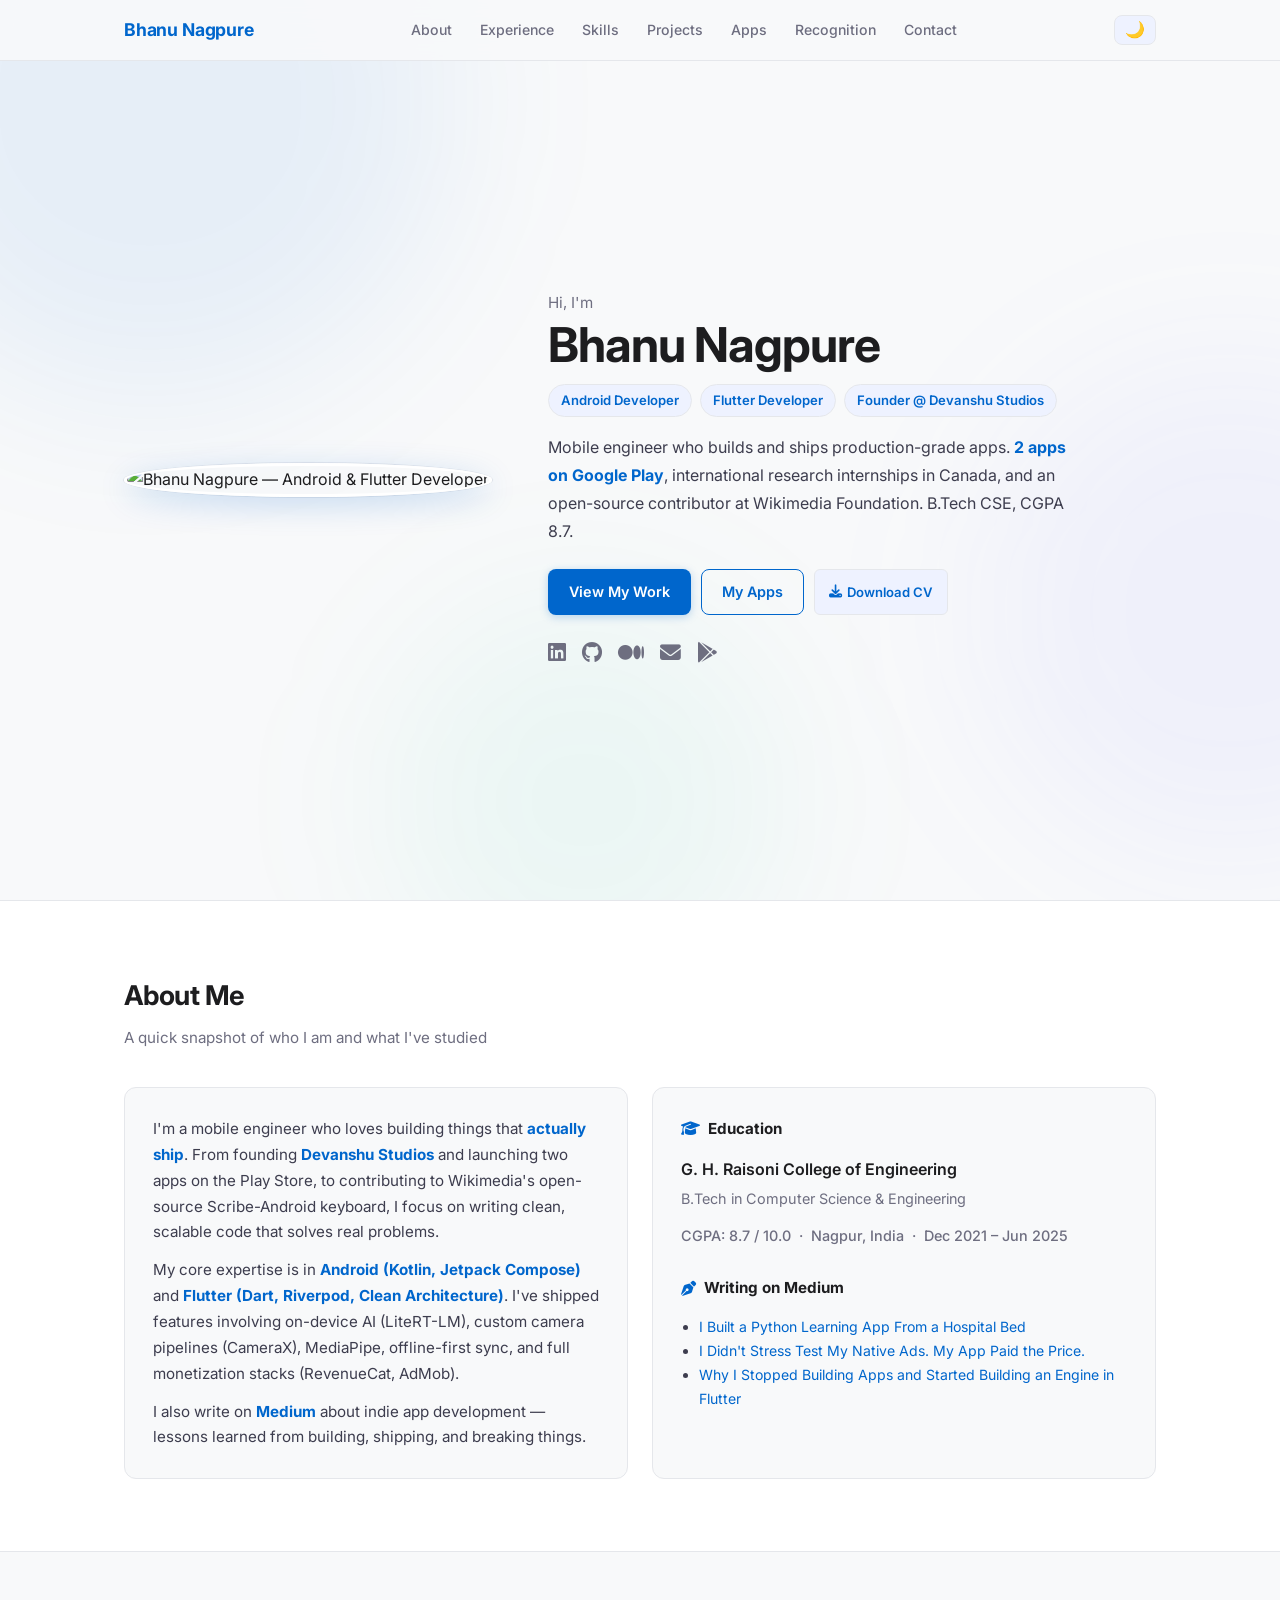
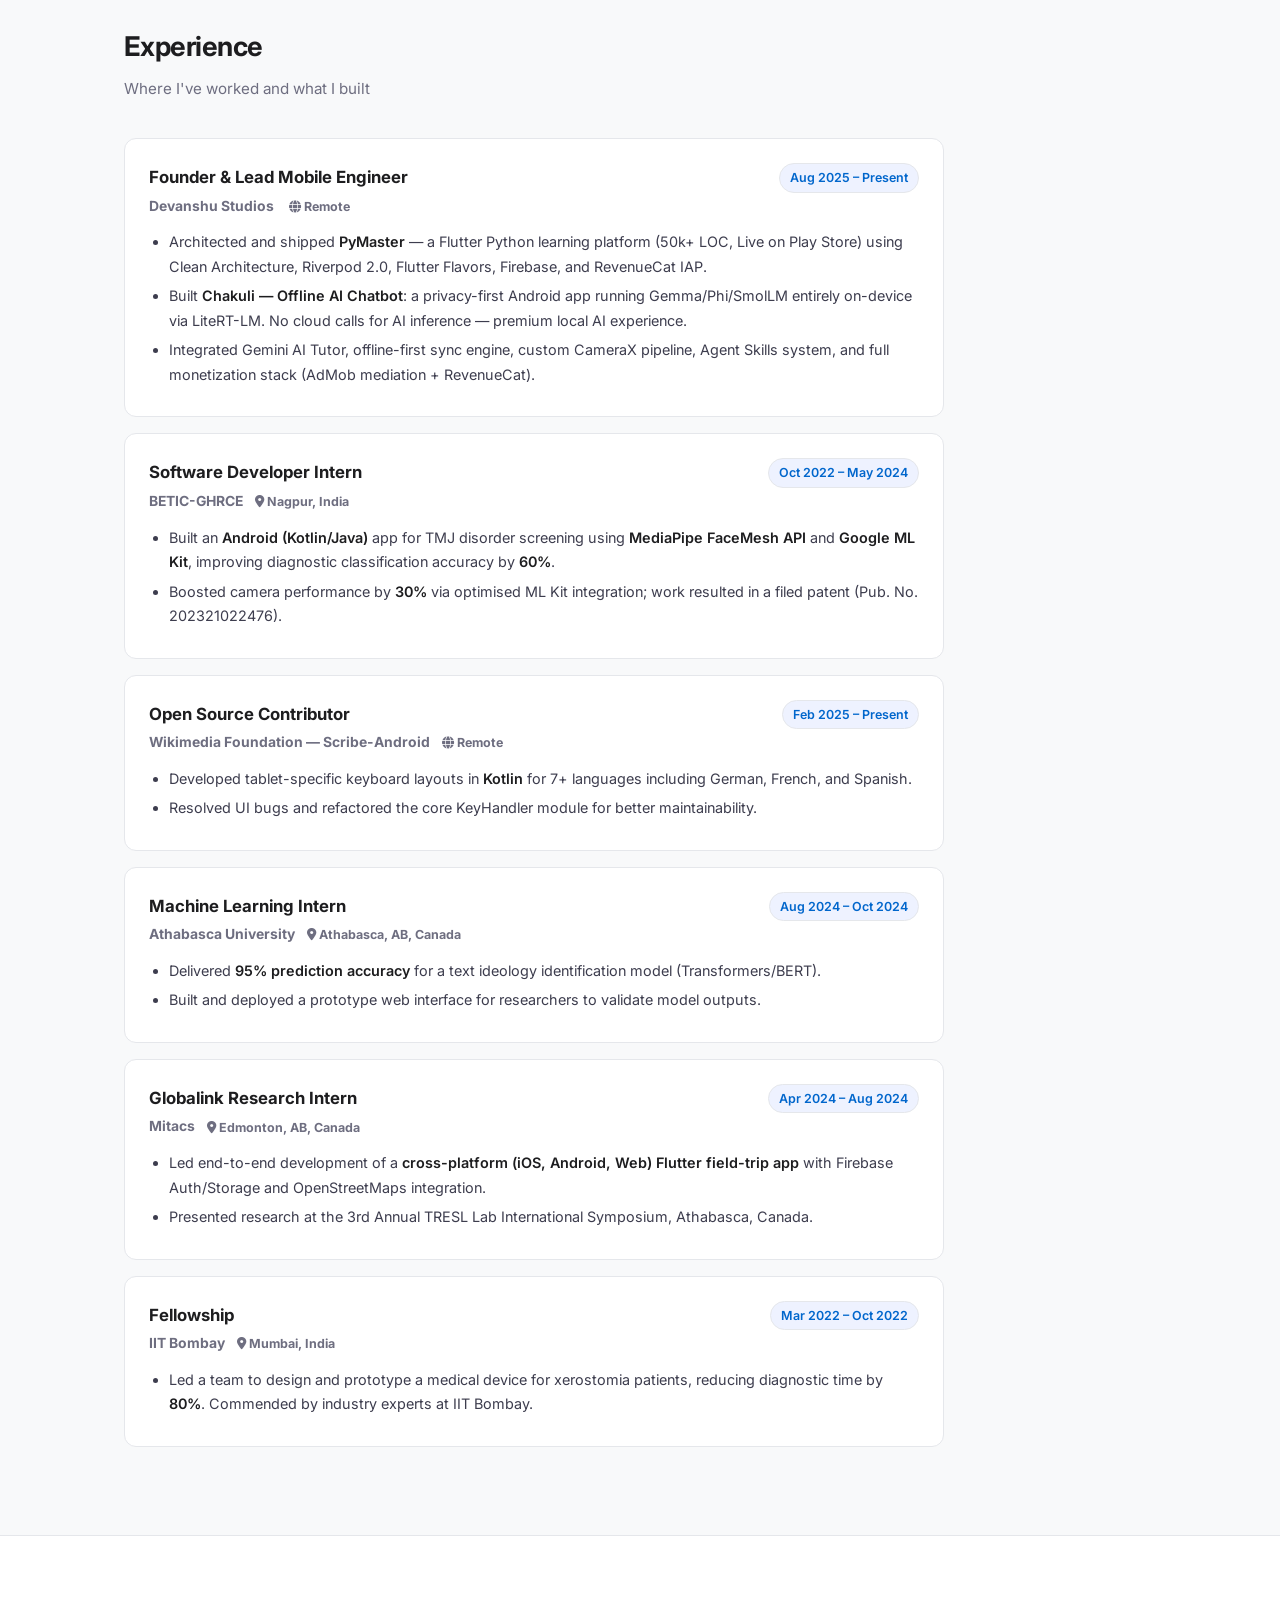
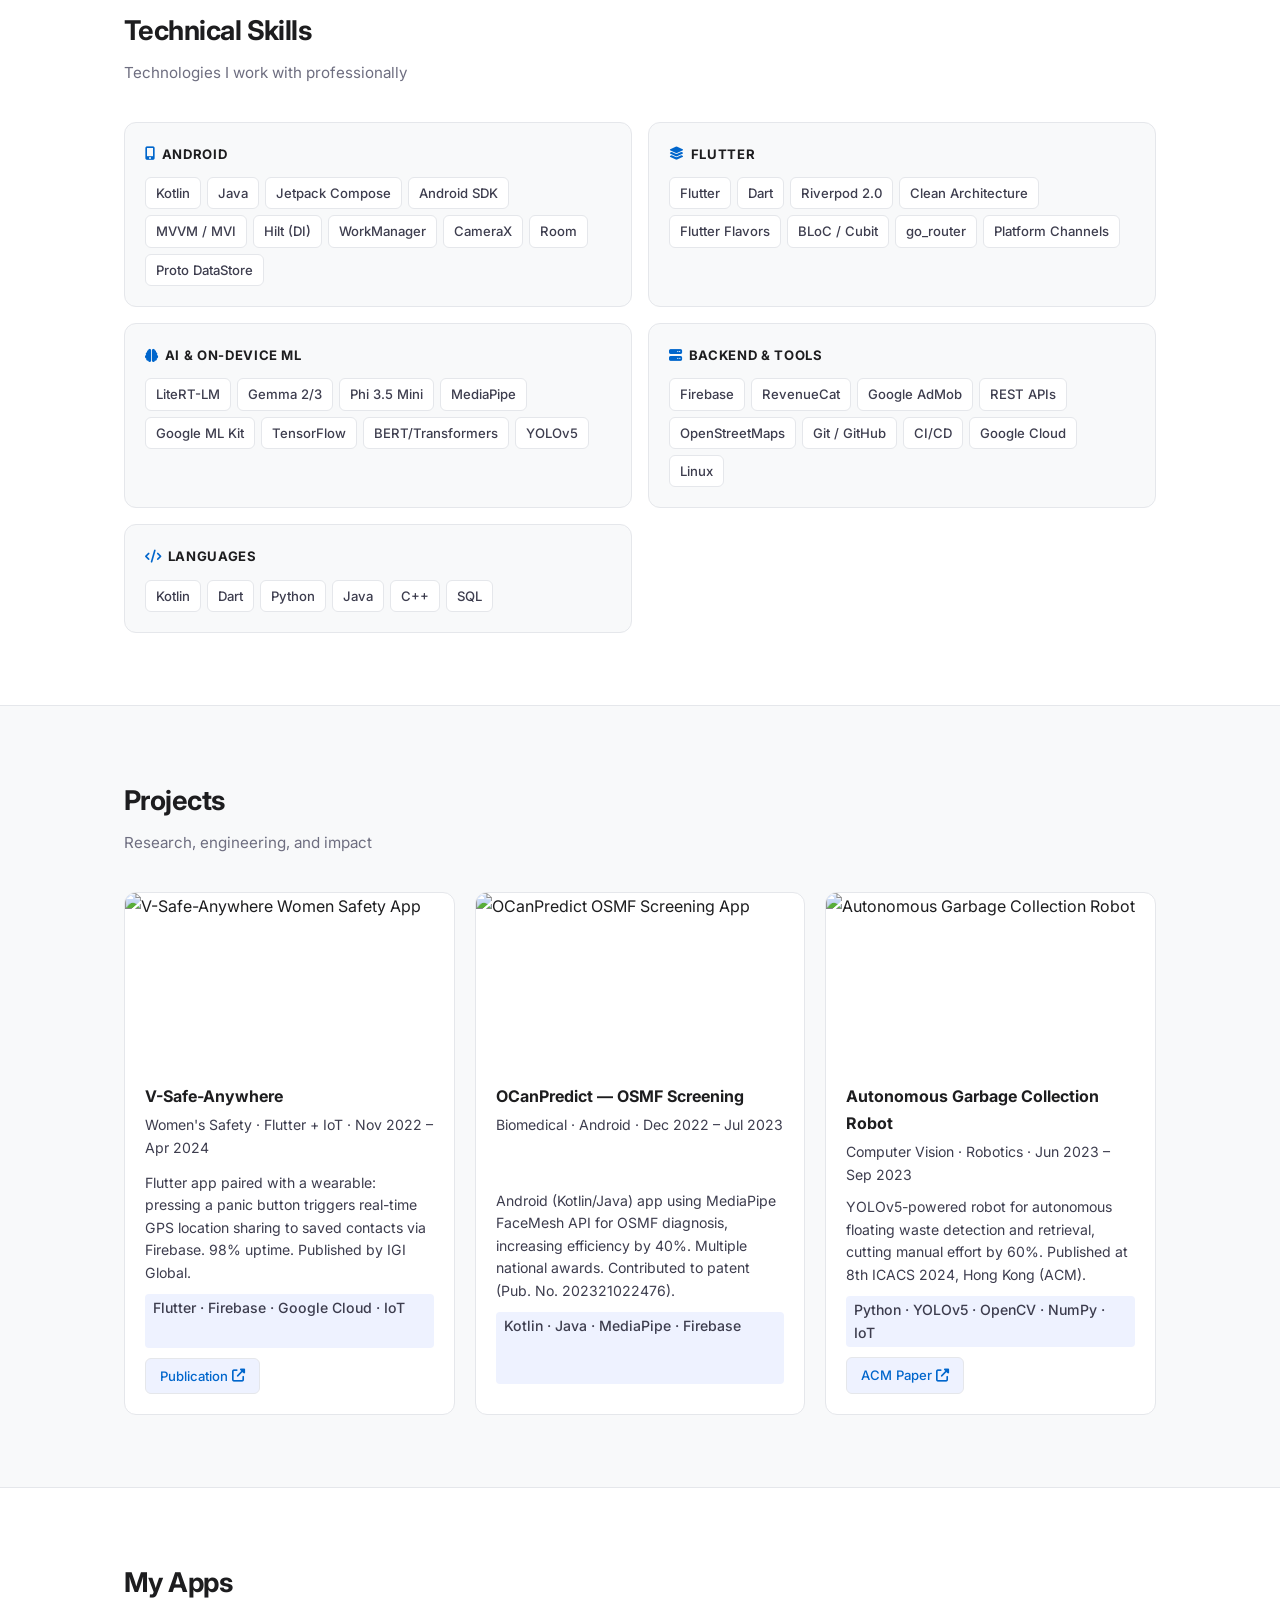
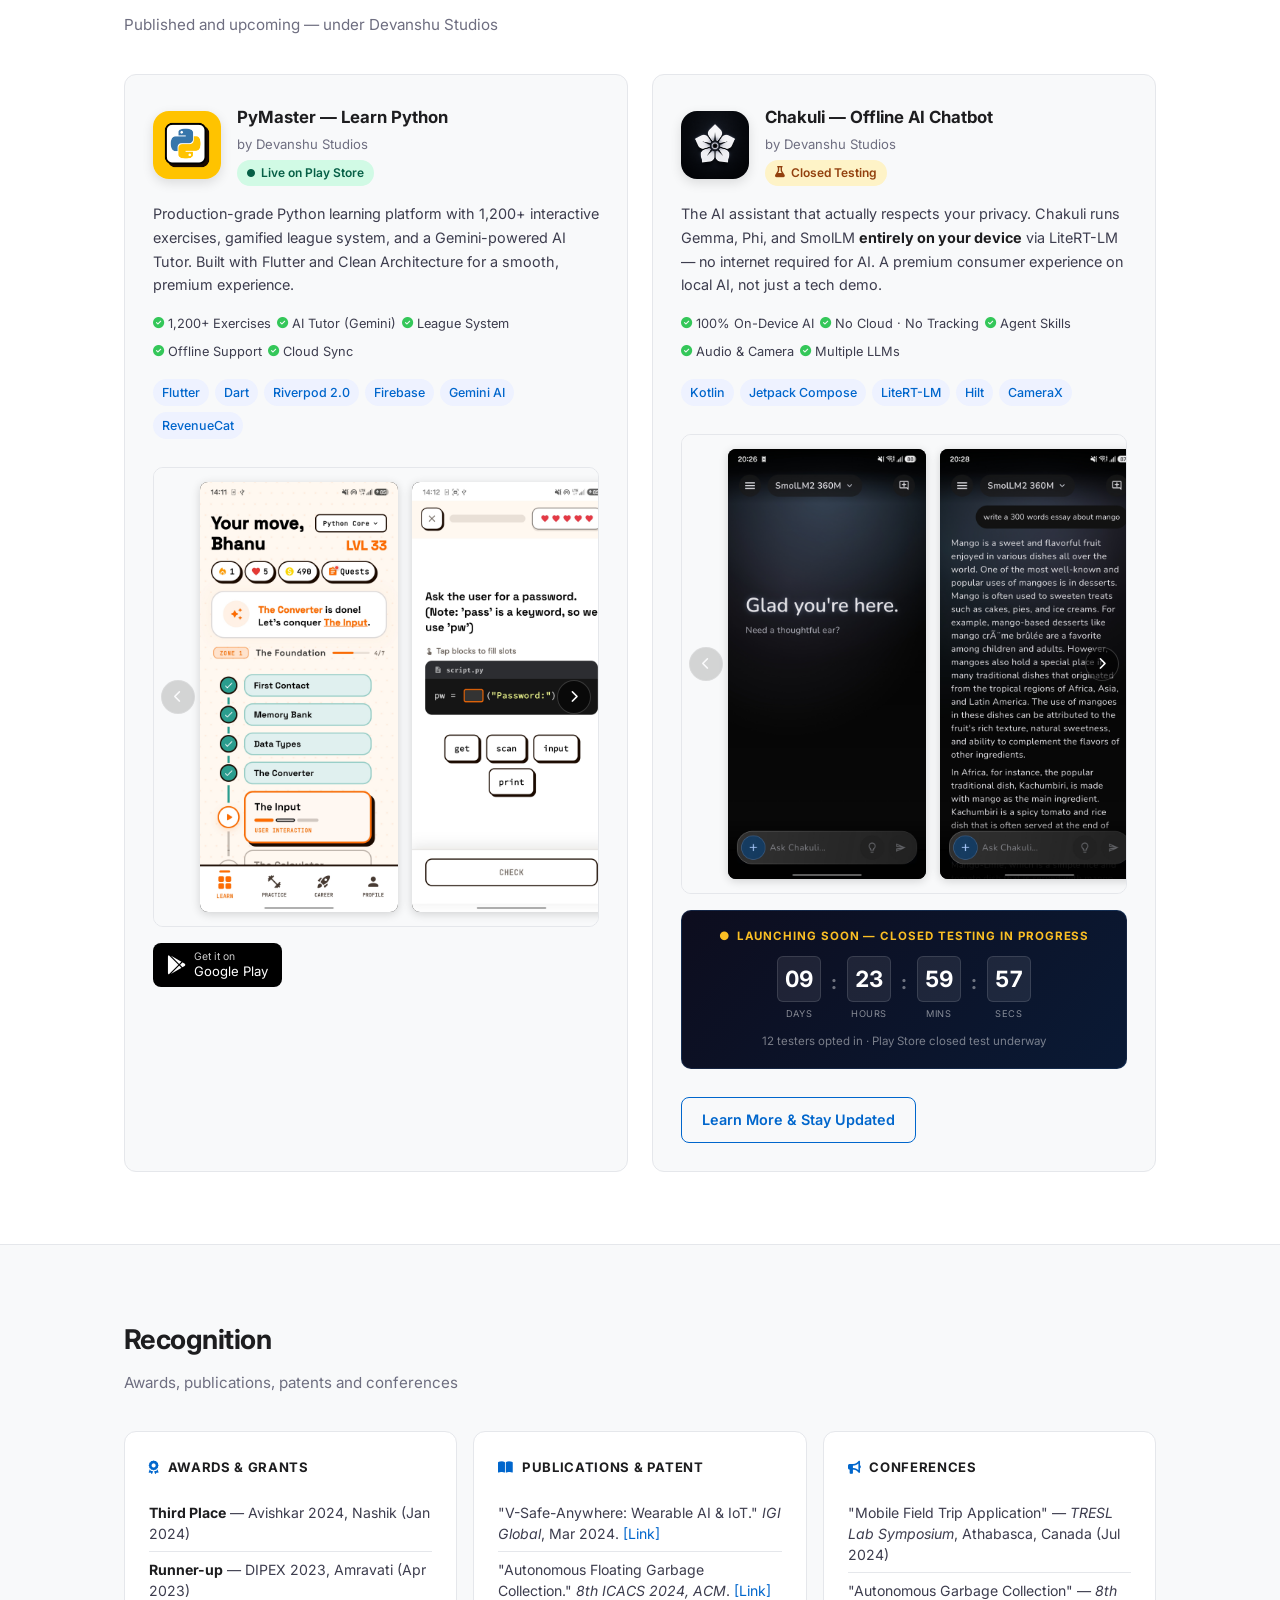
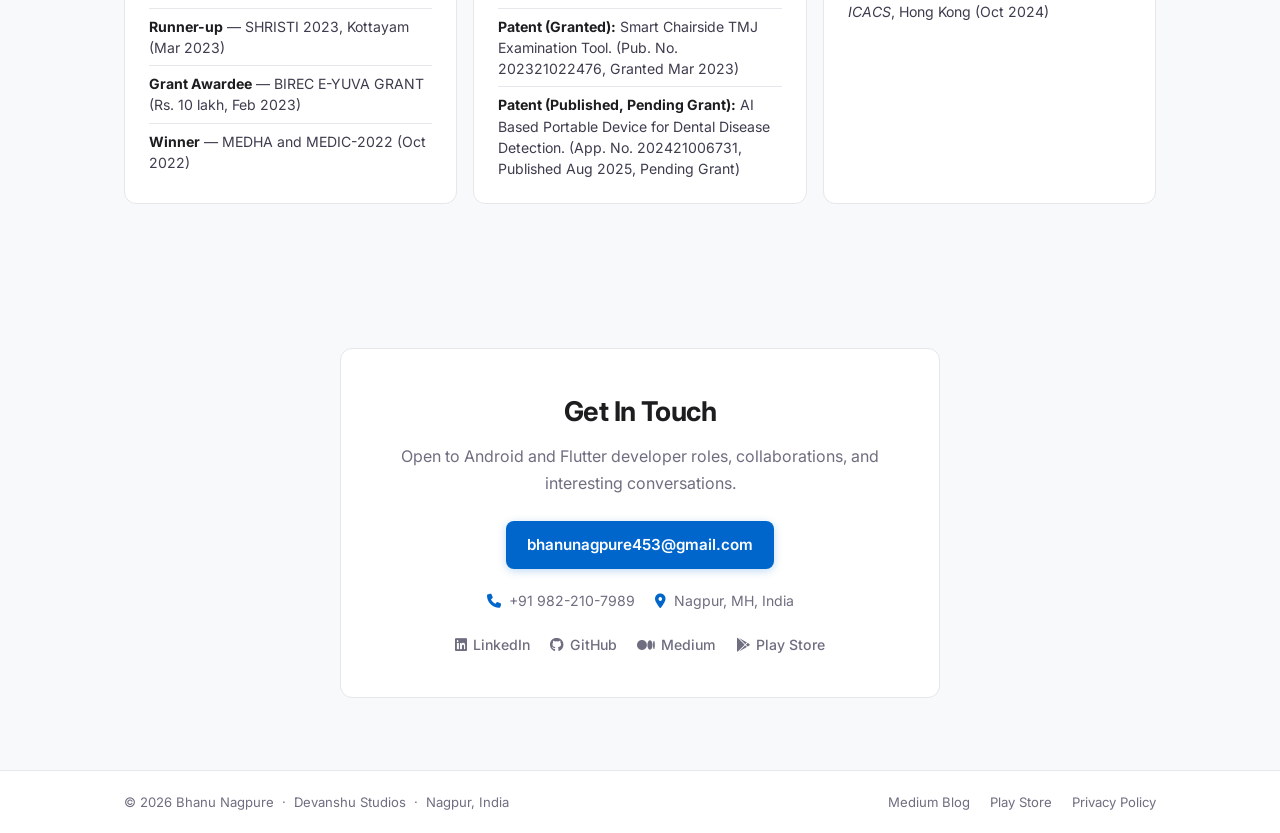
==== commit 189bdaa2: "improved mobile responsiveness" ====
--- a/index.html
+++ b/index.html
@@ -369,23 +369,19 @@
                             <span>Flutter</span><span>Dart</span><span>Riverpod 2.0</span><span>Firebase</span><span>Gemini AI</span><span>RevenueCat</span>
                         </div>
                         
-                        <!-- PyMaster Screenshots Slider -->
-                        <div class="screenshot-slider" id="pymaster-slider">
-                            <button class="slider-btn prev-btn" aria-label="Previous images"><i class="fas fa-chevron-left"></i></button>
+                        <!-- PyMaster Screenshots Gallery -->
+                        <div class="screenshot-slider" id="pymaster-slider" aria-label="PyMaster app screenshots">
+                            <button class="slider-btn prev-btn" type="button" aria-label="Previous PyMaster screenshot"><i class="fas fa-chevron-left"></i></button>
                             <div class="slider-track-wrap">
                                 <div class="slider-track">
-                                    <div class="slider-slide">
-                                        <img src="images/app_screenshots/pymaster/pymaster_1.jpg" alt="PyMaster Screen 1" loading="lazy">
-                                        <img src="images/app_screenshots/pymaster/pymaster_2.jpg" alt="PyMaster Screen 2" loading="lazy">
-                                        <img src="images/app_screenshots/pymaster/pymaster_3.jpg" alt="PyMaster Screen 3" loading="lazy">
-                                    </div>
-                                    <div class="slider-slide">
-                                        <img src="images/app_screenshots/pymaster/pymaster_4.jpg" alt="PyMaster Screen 4" loading="lazy">
-                                        <img src="images/app_screenshots/pymaster/pymaster_5.jpg" alt="PyMaster Screen 5" loading="lazy">
-                                    </div>
-                                </div>
-                            </div>
-                            <button class="slider-btn next-btn" aria-label="Next images"><i class="fas fa-chevron-right"></i></button>
+                                    <img src="images/app_screenshots/pymaster/pymaster_1.jpg" alt="PyMaster lesson dashboard screenshot" loading="lazy">
+                                    <img src="images/app_screenshots/pymaster/pymaster_2.jpg" alt="PyMaster Python exercise screenshot" loading="lazy">
+                                    <img src="images/app_screenshots/pymaster/pymaster_3.jpg" alt="PyMaster learning path screenshot" loading="lazy">
+                                    <img src="images/app_screenshots/pymaster/pymaster_4.jpg" alt="PyMaster AI tutor screenshot" loading="lazy">
+                                    <img src="images/app_screenshots/pymaster/pymaster_5.jpg" alt="PyMaster progress screenshot" loading="lazy">
+                                </div>
+                            </div>
+                            <button class="slider-btn next-btn" type="button" aria-label="Next PyMaster screenshot"><i class="fas fa-chevron-right"></i></button>
                         </div>
 
                         <div class="app-links">
@@ -419,21 +415,17 @@
                             <span>Kotlin</span><span>Jetpack Compose</span><span>LiteRT-LM</span><span>Hilt</span><span>CameraX</span>
                         </div>
                         
-                        <!-- Chakuli Screenshots Slider -->
-                        <div class="screenshot-slider" id="chakuli-slider">
-                            <button class="slider-btn prev-btn" aria-label="Previous images"><i class="fas fa-chevron-left"></i></button>
+                        <!-- Chakuli Screenshots Gallery -->
+                        <div class="screenshot-slider" id="chakuli-slider" aria-label="Chakuli app screenshots">
+                            <button class="slider-btn prev-btn" type="button" aria-label="Previous Chakuli screenshot"><i class="fas fa-chevron-left"></i></button>
                             <div class="slider-track-wrap">
                                 <div class="slider-track">
-                                    <div class="slider-slide">
-                                        <img src="images/app_screenshots/chakuli/chakuli_1.jpg" alt="Chakuli Screen 1" loading="lazy">
-                                        <img src="images/app_screenshots/chakuli/chakuli_2.jpg" alt="Chakuli Screen 2" loading="lazy">
-                                    </div>
-                                    <div class="slider-slide">
-                                        <img src="images/app_screenshots/chakuli/chakuli_3.jpg" alt="Chakuli Screen 3" loading="lazy">
-                                    </div>
-                                </div>
-                            </div>
-                            <button class="slider-btn next-btn" aria-label="Next images"><i class="fas fa-chevron-right"></i></button>
+                                    <img src="images/app_screenshots/chakuli/chakuli_1.jpg" alt="Chakuli local AI chat screenshot" loading="lazy">
+                                    <img src="images/app_screenshots/chakuli/chakuli_2.jpg" alt="Chakuli model selection screenshot" loading="lazy">
+                                    <img src="images/app_screenshots/chakuli/chakuli_3.jpg" alt="Chakuli offline assistant screenshot" loading="lazy">
+                                </div>
+                            </div>
+                            <button class="slider-btn next-btn" type="button" aria-label="Next Chakuli screenshot"><i class="fas fa-chevron-right"></i></button>
                         </div>
 
                         <div class="coming-soon-box">
@@ -575,31 +567,42 @@
         }, { threshold: 0.07 }).observe(el);
     });
 
-    // Screenshot Sliders
+    // Screenshot galleries
     function initSlider(id) {
         const slider = document.getElementById(id);
         if (!slider) return;
+        const wrap = slider.querySelector('.slider-track-wrap');
         const track = slider.querySelector('.slider-track');
-        const slides = slider.querySelectorAll('.slider-slide');
+        const slides = slider.querySelectorAll('.slider-track img');
         const prev = slider.querySelector('.prev-btn');
         const next = slider.querySelector('.next-btn');
-        let idx = 0;
-        const total = slides.length;
-
-        function update() {
-            track.style.transform = `translateX(-${idx * 100}%)`;
+        if (!wrap || !track || !slides.length || !prev || !next) return;
+
+        function getStep() {
+            const styles = getComputedStyle(track);
+            const gap = parseFloat(styles.columnGap || styles.gap) || 0;
+            return slides[0].getBoundingClientRect().width + gap;
+        }
+
+        function updateButtons() {
+            const maxScroll = wrap.scrollWidth - wrap.clientWidth - 2;
+            prev.disabled = wrap.scrollLeft <= 2;
+            next.disabled = wrap.scrollLeft >= maxScroll;
         }
 
         prev.addEventListener('click', (e) => {
             e.preventDefault();
-            idx = (idx - 1 + total) % total;
-            update();
+            wrap.scrollBy({ left: -getStep(), behavior: 'smooth' });
         });
+
         next.addEventListener('click', (e) => {
             e.preventDefault();
-            idx = (idx + 1) % total;
-            update();
+            wrap.scrollBy({ left: getStep(), behavior: 'smooth' });
         });
+
+        wrap.addEventListener('scroll', updateButtons, { passive: true });
+        window.addEventListener('resize', updateButtons, { passive: true });
+        updateButtons();
     }
     initSlider('pymaster-slider');
     initSlider('chakuli-slider');
--- a/css/style.css
+++ b/css/style.css
@@ -129,7 +129,12 @@
     transition: all var(--transition); line-height: 1;
 }
 #theme-toggle:hover { color: var(--blue); border-color: var(--blue); }
-.nav-toggle { background: none; border: none; color: var(--muted); font-size: 1.1rem; cursor: pointer; padding: 6px; border-radius: 6px; display: none; }
+.nav-toggle { background: none; border: none; color: var(--muted); font-size: 1.1rem; cursor: pointer; padding: 6px; border-radius: 6px; display: none; touch-action: manipulation; }
+/* Nav shrinks gracefully — hide text links before they overflow */
+@media (max-width: 900px) {
+    .nav-links { display: none; }
+    .nav-toggle { display: block; }
+}
 
 /* ===== HERO ===== */
 .hero-section {
@@ -288,9 +293,11 @@
     border-radius: var(--radius); padding: 28px;
     display: flex; flex-direction: column; gap: 16px;
     transition: box-shadow var(--transition);
+    min-width: 0; /* prevent flex child from overflowing */
+    overflow: hidden;
 }
 .app-card:hover { box-shadow: var(--shadow-md); }
-.app-card-header { display: flex; align-items: center; gap: 16px; }
+.app-card-header { display: flex; align-items: center; gap: 16px; min-width: 0; }
 .app-icon-wrapper { width: 68px; height: 68px; border-radius: 16px; overflow: hidden; flex-shrink: 0; box-shadow: 0 4px 12px rgba(0,0,0,0.12); }
 .app-icon-img { width: 100%; height: 100%; object-fit: cover; }
 .app-icon-placeholder {
@@ -299,7 +306,8 @@
     display: flex; align-items: center; justify-content: center;
     font-size: 1.8rem; color: #fff;
 }
-.app-name-group h3 { font-size: 1.05rem; font-weight: 700; color: var(--text); margin-bottom: 2px; }
+.app-name-group { min-width: 0; flex: 1; }
+.app-name-group h3 { font-size: 1.05rem; font-weight: 700; color: var(--text); margin-bottom: 2px; word-break: break-word; }
 .app-developer { font-size: 0.82rem; color: var(--muted); }
 .app-status-badge { display: inline-flex; align-items: center; gap: 6px; font-size: 0.75rem; font-weight: 600; padding: 3px 10px; border-radius: 999px; margin-top: 4px; }
 .badge-live { background: #d1fae5; color: #065f46; }
@@ -384,57 +392,227 @@
 .fade-in.visible { opacity: 1; transform: translateY(0); }
 
 /* ===== RESPONSIVE ===== */
-@media (max-width: 900px) { .projects-grid { grid-template-columns: 1fr 1fr; } .highlights-grid { grid-template-columns: 1fr 1fr; } .apps-grid { grid-template-columns: 1fr; } }
+
+/* --- Tablet landscape: 1024px --- */
+@media (max-width: 1024px) {
+    .hero-layout-wrapper { gap: 36px; }
+    .projects-grid { grid-template-columns: 1fr 1fr; }
+    .highlights-grid { grid-template-columns: 1fr 1fr; }
+}
+
+/* --- Tablet portrait: 900px ---
+   Nav links overflow at this width — switch to hamburger */
+@media (max-width: 900px) {
+    :root { --max-w: 100%; }
+    .apps-grid { grid-template-columns: 1fr; }
+    .skills-grid { grid-template-columns: 1fr 1fr; }
+    .hero-content { padding: 48px 20px; }
+    .hero-image { width: 130px; height: 130px; }
+    .nav-toggle { display: block; }
+    .nav-links:not(.active) { display: none; }
+    .nav-links.active {
+        display: flex; flex-direction: column;
+        position: absolute; top: 60px; left: 0; width: 100%;
+        background: var(--nav-bg);
+        border-bottom: 1px solid var(--border);
+        padding: 8px 0;
+        backdrop-filter: blur(20px);
+        -webkit-backdrop-filter: blur(20px);
+        box-shadow: 0 4px 16px rgba(0,0,0,0.08);
+        z-index: 999;
+    }
+    .nav-links.active li { text-align: center; }
+    .nav-links.active a { display: block; padding: 12px 16px; border-radius: 0; font-size: 0.95rem; }
+}
+
+/* --- Mobile: 768px --- */
 @media (max-width: 768px) {
-    .hero-layout-wrapper { flex-direction: column; text-align: center; gap: 28px; }
-    .tagline, .hero-actions, .social-links { justify-content: center; }
-    .hero-summary { margin: 0 auto 24px; }
+    /* Hero */
+    .hero-layout-wrapper { flex-direction: column; text-align: center; gap: 20px; }
+    .hero-content { padding: 40px 16px 48px; }
+    .hero-image { width: 112px; height: 112px; }
+    .tagline { justify-content: center; }
+    .hero-actions { justify-content: center; flex-wrap: wrap; gap: 8px; }
+    .hero-actions .btn { flex: 1 1 120px; justify-content: center; }
+    .hero-actions .btn-download { flex: 1 1 120px; justify-content: center; }
+    .social-links { justify-content: center; }
+    .hero-summary { margin: 0 auto 20px; max-width: 100%; }
+    .hero-text-content h1 { font-size: clamp(1.7rem, 6vw, 2.5rem); }
+
+    /* Sections */
+    .section-padding { padding: 52px 0; }
+    .container { padding: 0 16px; }
+    .section-header { margin-bottom: 24px; }
+
+    /* About */
     .about-grid { grid-template-columns: 1fr; }
+
+    /* Skills */
     .skills-grid { grid-template-columns: 1fr; }
-    .nav-links { display: none; flex-direction: column; position: absolute; top: 60px; left: 0; width: 100%; background: var(--nav-bg); border-bottom: 1px solid var(--border); padding: 8px 0; backdrop-filter: blur(20px); }
-    .nav-links.active { display: flex; }
-    .nav-links li { text-align: center; }
-    .nav-links a { display: block; padding: 10px; border-radius: 0; }
-    .nav-toggle { display: block; }
-    .footer-inner { flex-direction: column; text-align: center; }
-}
-@media (max-width: 600px) { .projects-grid { grid-template-columns: 1fr; } .highlights-grid { grid-template-columns: 1fr; } .section-padding { padding: 48px 0; } }
-
-/* ===== APP SCREENSHOT SLIDER ===== */
-.screenshot-slider { margin-top: 12px; position: relative; }
+
+    /* Projects */
+    .projects-grid { grid-template-columns: 1fr 1fr; }
+    .project-thumbnail { height: 140px; }
+
+    /* Highlights */
+    .highlights-grid { grid-template-columns: 1fr; }
+
+    /* Contact */
+    .contact-box { padding: 28px 16px; }
+    .contact-info-row { flex-direction: column; gap: 8px; align-items: center; }
+
+    /* Footer */
+    .footer-inner { flex-direction: column; text-align: center; gap: 8px; }
+    .footer-links { justify-content: center; flex-wrap: wrap; gap: 12px; }
+}
+
+/* --- Small mobile: 600px --- */
+@media (max-width: 600px) {
+    .projects-grid { grid-template-columns: 1fr; }
+    .section-padding { padding: 40px 0; }
+
+    /* App cards — prevent overflow */
+    .app-card { padding: 18px 14px; }
+    .app-card-header { gap: 10px; }
+    .app-icon-wrapper { width: 52px; height: 52px; border-radius: 12px; }
+    .app-name-group h3 { font-size: 0.92rem; }
+    .app-features span { font-size: 0.78rem; }
+    .app-tech span { font-size: 0.75rem; padding: 2px 7px; }
+
+    /* Screenshot gallery */
+    .screenshot-slider { margin-left: -4px; margin-right: -4px; }
+    .slider-track-wrap { border-radius: 8px; }
+    .slider-track { gap: 10px; padding: 12px 36px; }
+    .slider-track img { height: min(58vh, 360px); width: auto; }
+    .slider-btn { width: 28px; height: 28px; font-size: 0.7rem; }
+
+    /* Countdown */
+    .countdown-grid { gap: 6px; }
+    .countdown-num { width: 36px; line-height: 36px; font-size: 1.1rem; }
+    .coming-soon-box { padding: 12px; }
+
+    /* Timeline */
+    .timeline-item { padding: 18px 14px; }
+    .timeline-header { flex-direction: column; gap: 6px; }
+    .dates-badge { align-self: flex-start; }
+
+    /* Skills */
+    .skill-category { padding: 16px; }
+
+    /* Highlights */
+    .highlight-item { padding: 18px 14px; }
+
+    /* Contact */
+    .contact-box { padding: 24px 14px; }
+    .contact-box .section-title { font-size: 1.3rem; }
+    .social-links-contact { gap: 12px; }
+    .social-links-contact a { font-size: 0.82rem; }
+
+    /* Hero actions — stack vertically */
+    .hero-actions { flex-direction: column; align-items: stretch; }
+    .hero-actions .btn,
+    .hero-actions .btn-download { width: 100%; justify-content: center; }
+
+    /* Nav */
+    .nav-logo { font-size: 0.95rem; }
+    .nav-container { padding: 0 14px; }
+}
+
+/* --- Extra small: 380px --- */
+@media (max-width: 380px) {
+    .hero-image { width: 90px; height: 90px; }
+    .hero-text-content h1 { font-size: 1.5rem; }
+    .tag-chip { font-size: 0.75rem; padding: 3px 9px; }
+    .section-title { font-size: 1.4rem; }
+    .timeline-content h3 { font-size: 0.95rem; }
+    .countdown-num { width: 30px; line-height: 30px; font-size: 0.95rem; }
+    .countdown-grid { gap: 4px; }
+    .slider-track { gap: 8px; padding: 10px 32px; }
+    .slider-track img { height: min(54vh, 320px); }
+    .app-features span { font-size: 0.72rem; }
+    .app-icon-wrapper { width: 44px; height: 44px; }
+    .play-badge { padding: 7px 10px; font-size: 0.78rem; }
+}
+
+/* ===== APP SCREENSHOT GALLERY ===== */
+.screenshot-slider {
+    margin-top: 12px;
+    position: relative;
+    min-width: 0;
+}
 .slider-track-wrap {
-    overflow: hidden; border-radius: 10px;
+    overflow-x: auto;
+    overflow-y: hidden;
+    border-radius: 10px;
     border: 1px solid var(--border);
     background: var(--bg);
-}
+    scroll-behavior: smooth;
+    scroll-snap-type: x mandatory;
+    scrollbar-color: var(--blue) transparent;
+    scrollbar-width: thin;
+    -webkit-overflow-scrolling: touch;
+}
+.slider-track-wrap::-webkit-scrollbar { height: 8px; }
+.slider-track-wrap::-webkit-scrollbar-track { background: transparent; }
+.slider-track-wrap::-webkit-scrollbar-thumb { background: var(--border); border-radius: 999px; }
+.slider-track-wrap:hover::-webkit-scrollbar-thumb { background: var(--blue); }
 .slider-track {
     display: flex;
-    transition: transform 0.4s cubic-bezier(0.4,0,0.2,1);
-    will-change: transform;
-}
-.slider-slide {
-    min-width: 100%; height: 220px;
-    display: flex; align-items: center; justify-content: center;
-    gap: 8px; padding: 8px 36px;
-    box-sizing: border-box;
-    background: var(--bg);
-}
-.slider-slide img {
-    height: 100%; width: auto;
-    max-height: 204px; object-fit: contain;
-    border-radius: 6px;
-    box-shadow: 0 2px 8px rgba(0,0,0,0.12);
+    align-items: center;
+    gap: 14px;
+    width: max-content;
+    min-width: 100%;
+    padding: 14px 46px;
+}
+.slider-track img {
+    height: min(48vh, 430px);
+    width: auto;
+    max-width: min(74vw, 240px);
+    object-fit: contain;
+    border-radius: 8px;
+    box-shadow: 0 2px 10px rgba(0,0,0,0.16);
+    flex: 0 0 auto;
+    scroll-snap-align: center;
+    background: #111;
 }
 .slider-btn {
-    position: absolute; top: 50%; transform: translateY(-50%);
-    background: rgba(0, 0, 0, 0.45); border: none;
-    color: #fff; width: 30px; height: 30px;
-    border-radius: 50%; cursor: pointer; font-size: 0.8rem;
-    display: flex; align-items: center; justify-content: center;
-    transition: all var(--transition); z-index: 5;
-    opacity: 0.8;
-}
-.slider-btn:hover { background: var(--blue); color: #fff; opacity: 1; }
+    position: absolute;
+    top: 50%;
+    transform: translateY(-50%);
+    background: rgba(0, 0, 0, 0.54);
+    border: 1px solid rgba(255,255,255,0.18);
+    color: #fff;
+    width: 34px;
+    height: 34px;
+    border-radius: 50%;
+    cursor: pointer;
+    font-size: 0.78rem;
+    display: flex;
+    align-items: center;
+    justify-content: center;
+    transition: background var(--transition), opacity var(--transition), transform var(--transition);
+    z-index: 5;
+    touch-action: manipulation;
+}
+.slider-btn:hover { background: var(--blue); color: #fff; }
+.slider-btn:disabled { opacity: 0.28; cursor: default; pointer-events: none; }
 .prev-btn { left: 8px; }
 .next-btn { right: 8px; }
 
+@media (min-width: 901px) {
+    .apps-grid { align-items: start; }
+    .app-card { height: 100%; }
+}
+
+@media (max-width: 600px) {
+    .screenshot-slider { margin-left: -4px; margin-right: -4px; }
+    .slider-track-wrap { border-radius: 8px; }
+    .slider-track { gap: 10px; padding: 12px 36px; }
+    .slider-track img { height: min(58vh, 360px); width: auto; }
+    .slider-btn { width: 28px; height: 28px; font-size: 0.7rem; }
+}
+
+@media (max-width: 380px) {
+    .slider-track { gap: 8px; padding: 10px 32px; }
+    .slider-track img { height: min(54vh, 320px); }
+}
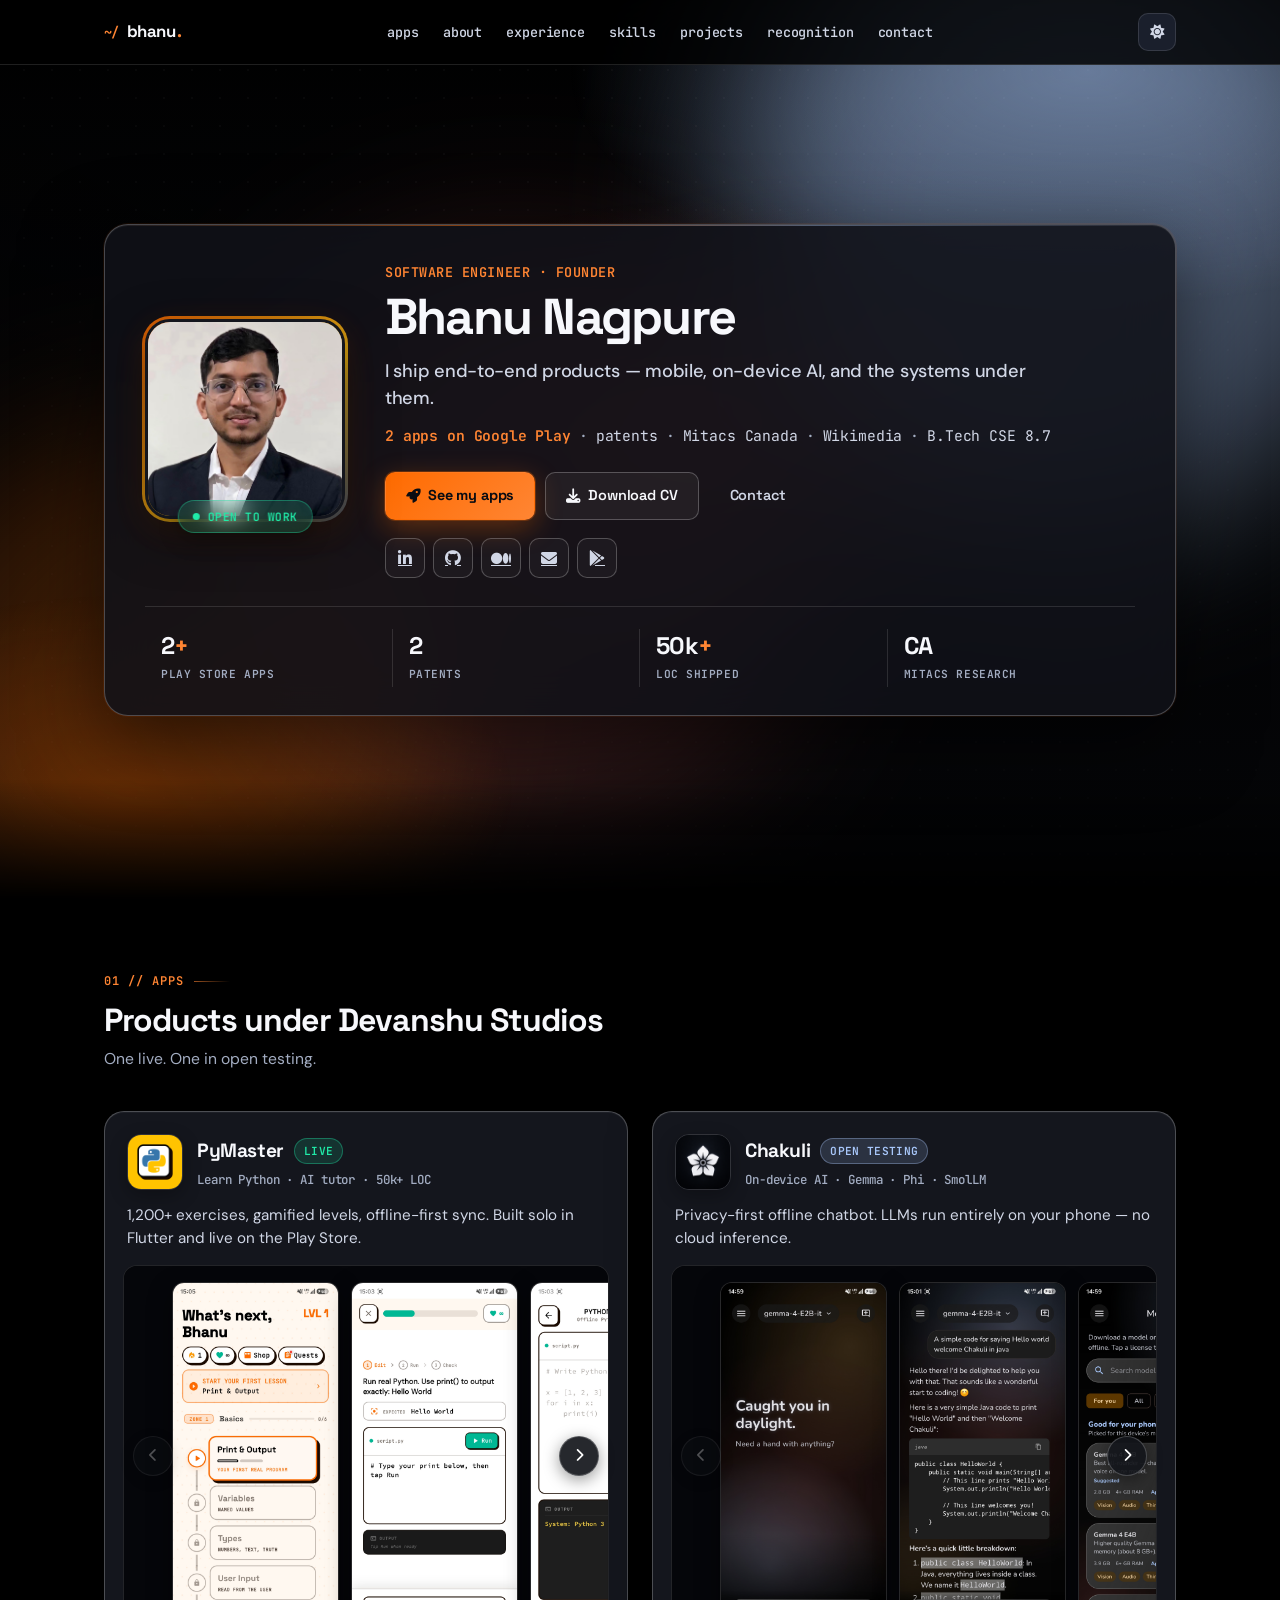
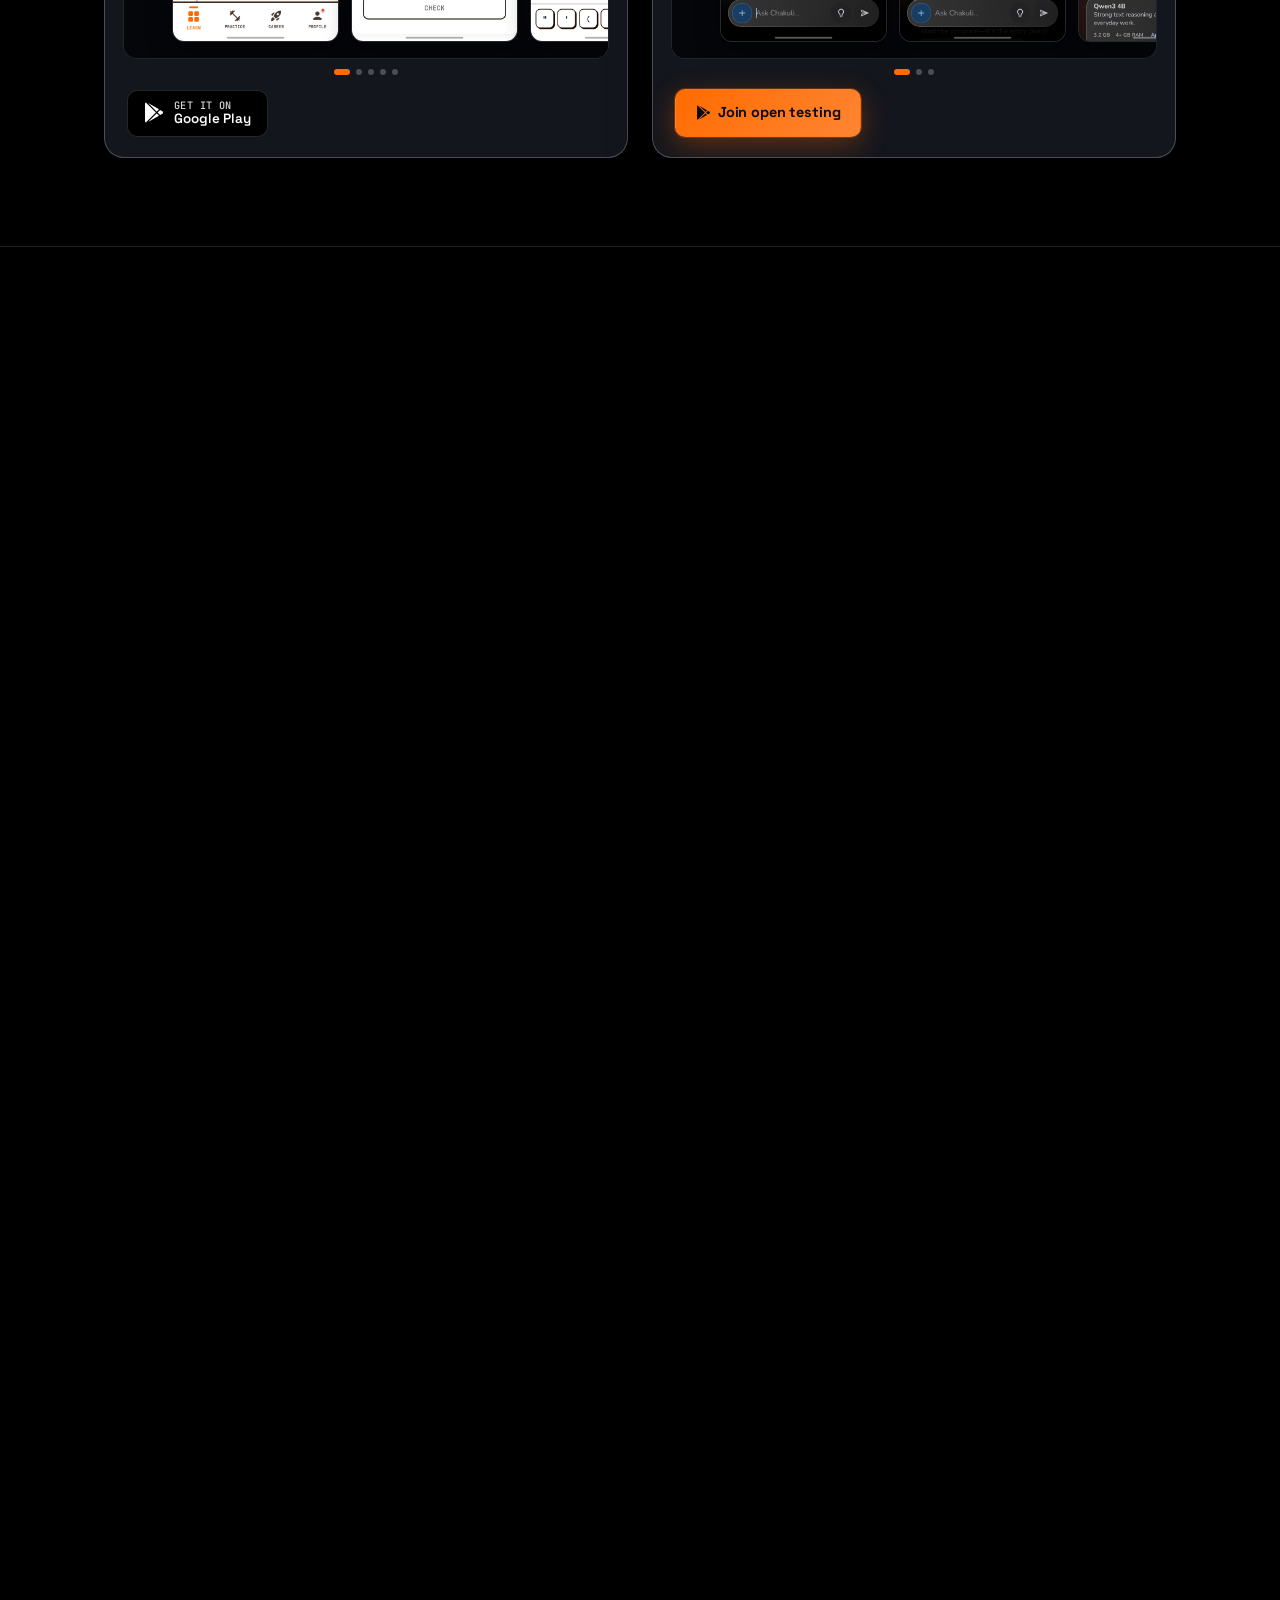
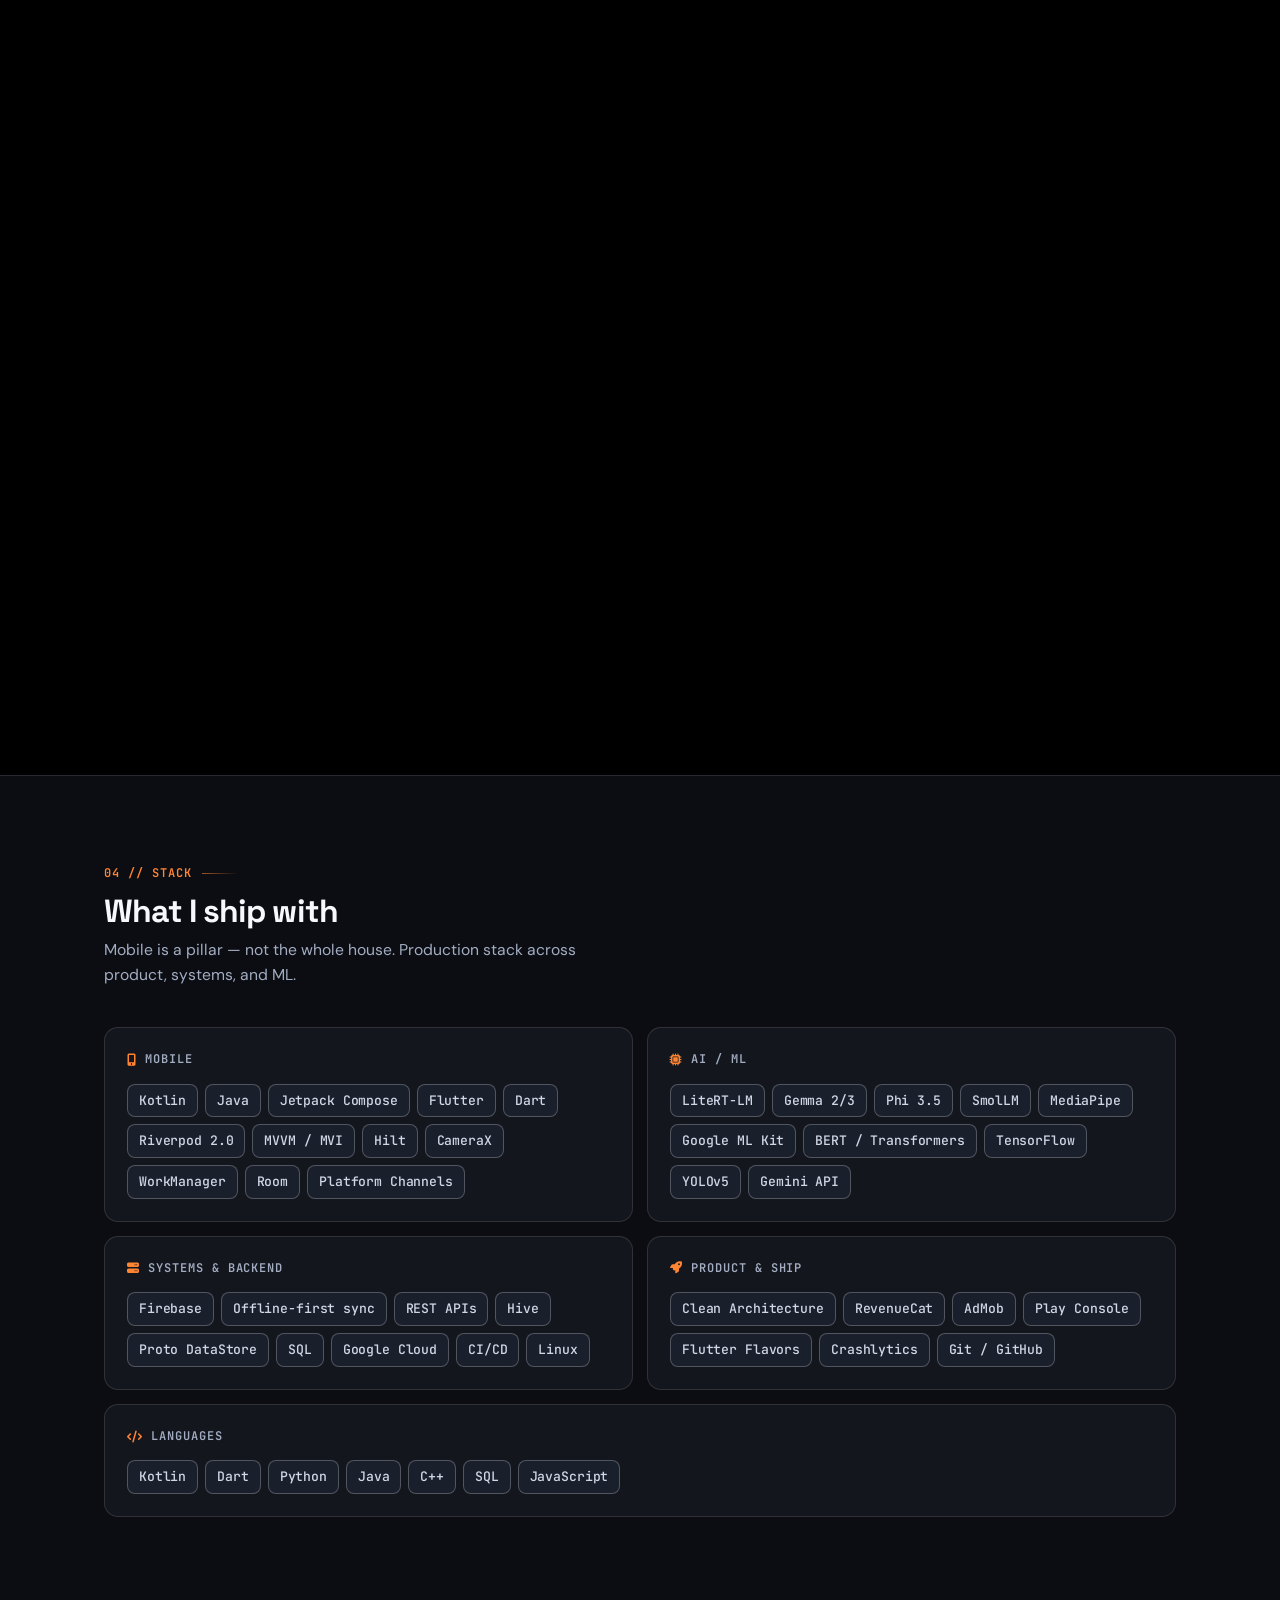
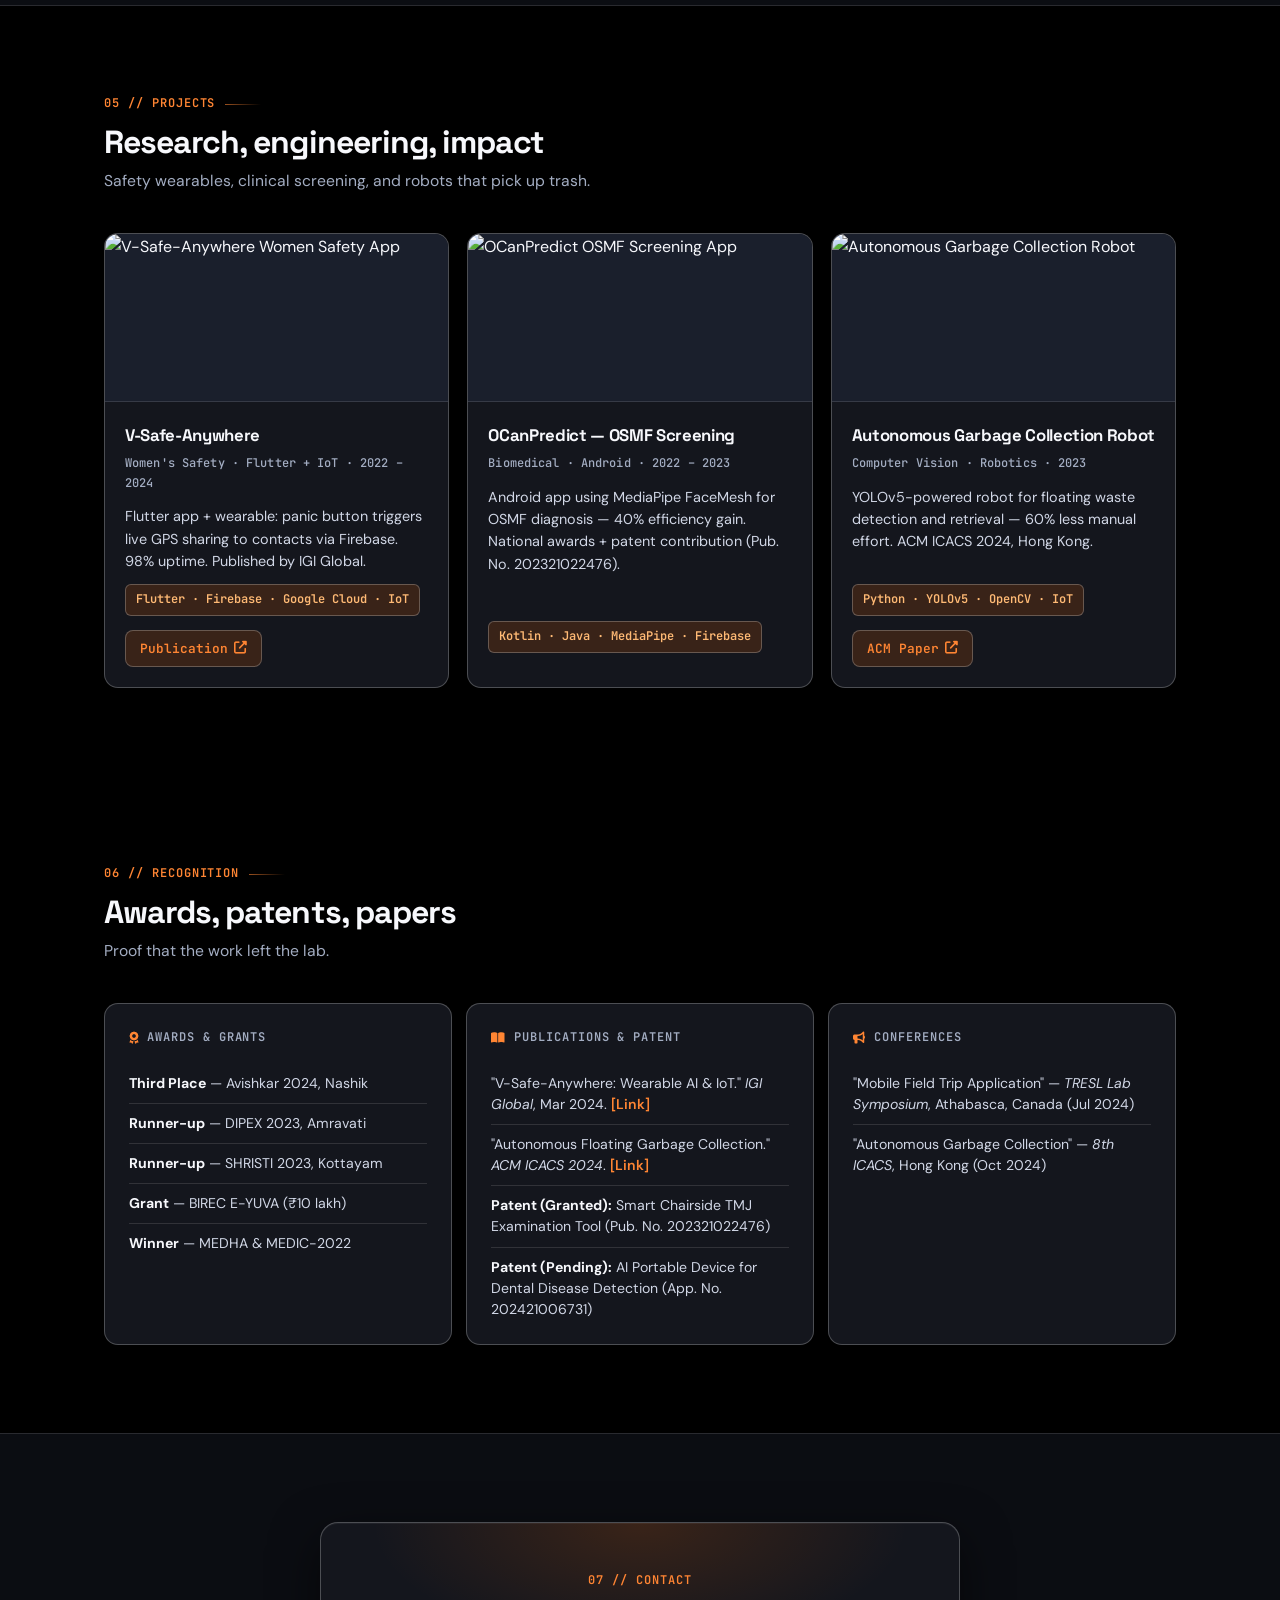
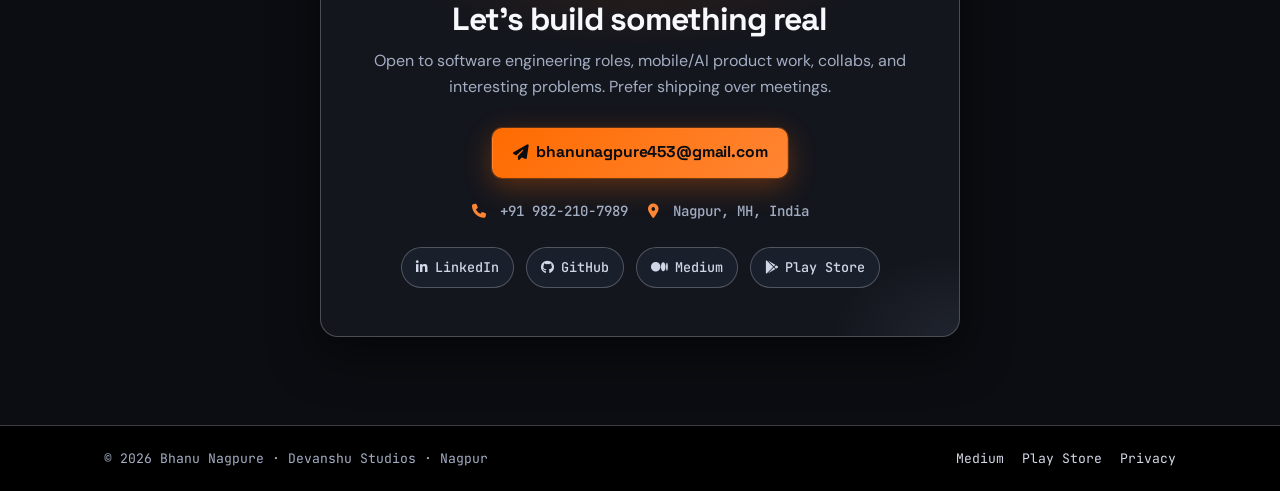
==== commit abb1f102: "Chakuli themed ui ux update" ====
--- a/index.html
+++ b/index.html
@@ -1,26 +1,25 @@
 <!DOCTYPE html>
-<html lang="en" data-theme="light">
+<html lang="en" data-theme="dark">
 <head>
     <meta charset="UTF-8">
     <meta name="viewport" content="width=device-width, initial-scale=1.0">
-    <meta name="description" content="Bhanu Nagpure — Android & Flutter Developer, Founder of Devanshu Studios. Creator of PyMaster and Chakuli on Google Play. B.Tech CSE, CGPA 8.7. Open-source contributor at Wikimedia Foundation.">
-    <meta name="keywords" content="Bhanu Nagpure, Android Developer, Flutter Developer, Jetpack Compose, Kotlin, Dart, Mobile Engineer, Devanshu Studios, PyMaster, Chakuli, Nagpur, India">
+    <meta name="description" content="Bhanu Nagpure — Software Engineer & Indie Founder. Ships mobile, on-device AI, and full product systems. Creator of PyMaster & Chakuli. B.Tech CSE, patents, Mitacs research, Wikimedia contributor.">
+    <meta name="keywords" content="Bhanu Nagpure, Software Engineer, Android, Flutter, On-Device AI, Machine Learning, Jetpack Compose, Kotlin, Dart, Devanshu Studios, PyMaster, Chakuli, Nagpur, India">
     <meta name="author" content="Bhanu Nagpure">
     <meta name="robots" content="index, follow">
-
-    <!-- Open Graph -->
-    <meta property="og:title" content="Bhanu Nagpure | Android & Flutter Developer">
-    <meta property="og:description" content="Founder of Devanshu Studios. Shipped PyMaster & Chakuli to Google Play. Expert in Kotlin, Jetpack Compose, Flutter, Firebase, and on-device AI.">
+    <meta name="theme-color" content="#000000">
+
+    <meta property="og:title" content="Bhanu Nagpure | Software Engineer & Indie Founder">
+    <meta property="og:description" content="Founder of Devanshu Studios. Shipped PyMaster & Chakuli to Google Play. Mobile systems, on-device AI, ML research, and production engineering.">
     <meta property="og:type" content="website">
     <meta property="og:url" content="https://bhanu-dev82.github.io">
 
-    <!-- Structured Data for AI/ATS scanners -->
     <script type="application/ld+json">
     {
       "@context": "https://schema.org",
       "@type": "Person",
       "name": "Bhanu Nagpure",
-      "jobTitle": "Android & Flutter Developer",
+      "jobTitle": "Software Engineer",
       "email": "bhanunagpure453@gmail.com",
       "telephone": "+91-982-210-7989",
       "url": "https://bhanu-dev82.github.io",
@@ -34,41 +33,52 @@
         "name": "G H Raisoni College of Engineering",
         "address": { "@type": "PostalAddress", "addressLocality": "Nagpur", "addressCountry": "IN" }
       },
-      "knowsAbout": ["Android Development","Flutter","Kotlin","Jetpack Compose","Dart","Firebase","On-Device AI","LiteRT","Riverpod","Clean Architecture","Machine Learning"]
+      "knowsAbout": ["Software Engineering","Android Development","Flutter","Kotlin","Jetpack Compose","Dart","On-Device AI","Machine Learning","Firebase","Clean Architecture","Product Development"]
     }
     </script>
 
-    <title>Bhanu Nagpure | Android & Flutter Developer</title>
+    <title>Bhanu Nagpure | Software Engineer & Indie Founder</title>
+    <link rel="preconnect" href="https://fonts.googleapis.com">
+    <link rel="preconnect" href="https://fonts.gstatic.com" crossorigin>
+    <link href="https://fonts.googleapis.com/css2?family=DM+Sans:ital,opsz,wght@0,9..40,400;0,9..40,500;0,9..40,600;0,9..40,700;1,9..40,400&family=JetBrains+Mono:wght@400;500;600&family=Space+Grotesk:wght@500;600;700&display=swap" rel="stylesheet">
     <link rel="stylesheet" href="css/style.css">
     <link rel="stylesheet" href="https://cdnjs.cloudflare.com/ajax/libs/font-awesome/6.5.1/css/all.min.css">
-    <link href="https://fonts.googleapis.com/css2?family=Inter:wght@300;400;500;600;700&display=swap" rel="stylesheet">
 </head>
 <body>
-    <!-- Animated background -->
+    <!-- Chakuli-style mesh background · PyMaster Solar accents in UI -->
     <div class="bg-canvas" aria-hidden="true">
-        <div class="bg-orb bg-orb-1"></div>
-        <div class="bg-orb bg-orb-2"></div>
-        <div class="bg-orb bg-orb-3"></div>
+        <div class="bg-orb bg-orb-1" title="neural"></div>
+        <div class="bg-orb bg-orb-2" title="gold"></div>
+        <div class="bg-orb bg-orb-3" title="coral"></div>
     </div>
-    <!-- Loading -->
-    <div class="loading" id="loadingScreen"><div class="loader-ring"></div></div>
+
+    <div class="loading" id="loadingScreen">
+        <div class="loader-ring"></div>
+        <div class="loader-text">booting portfolio…</div>
+    </div>
 
     <header id="header">
         <nav>
             <div class="nav-container">
-                <a href="#hero" class="nav-logo">Bhanu Nagpure</a>
+                <a href="#hero" class="nav-logo">
+                    <span class="logo-mark">~/</span>bhanu<span class="logo-dot">.</span>
+                </a>
                 <ul class="nav-links" id="navLinks">
-                    <li><a href="#about">About</a></li>
-                    <li><a href="#experience">Experience</a></li>
-                    <li><a href="#skills">Skills</a></li>
-                    <li><a href="#projects">Projects</a></li>
-                    <li><a href="#apps">Apps</a></li>
-                    <li><a href="#highlights">Recognition</a></li>
-                    <li><a href="#contact">Contact</a></li>
+                    <li><a href="#apps">apps</a></li>
+                    <li><a href="#about">about</a></li>
+                    <li><a href="#experience">experience</a></li>
+                    <li><a href="#skills">skills</a></li>
+                    <li><a href="#projects">projects</a></li>
+                    <li><a href="#highlights">recognition</a></li>
+                    <li><a href="#contact">contact</a></li>
                 </ul>
                 <div class="nav-controls">
-                    <button id="theme-toggle" aria-label="Toggle dark/light mode" title="Toggle theme">🌙</button>
-                    <button class="nav-toggle" id="navToggle" aria-label="Toggle navigation"><i class="fas fa-bars"></i></button>
+                    <button id="theme-toggle" aria-label="Toggle dark/light mode" title="Toggle theme">
+                        <i class="fas fa-sun"></i>
+                    </button>
+                    <button class="nav-toggle" id="navToggle" aria-label="Toggle navigation">
+                        <i class="fas fa-bars"></i>
+                    </button>
                 </div>
             </div>
         </nav>
@@ -78,34 +88,152 @@
         <!-- Hero -->
         <section id="hero" class="hero-section">
             <div class="hero-content">
-                <div class="hero-layout-wrapper">
-                    <div class="hero-image-container">
-                        <img src="images/profile.jpg" alt="Bhanu Nagpure — Android & Flutter Developer" class="hero-image">
-                    </div>
-                    <div class="hero-text-content">
-                        <p class="hero-greeting">Hi, I'm</p>
-                        <h1>Bhanu Nagpure</h1>
-                        <p class="tagline">
-                            <span class="tag-chip">Android Developer</span>
-                            <span class="tag-chip">Flutter Developer</span>
-                            <span class="tag-chip">Founder @ Devanshu Studios</span>
-                        </p>
-                        <p class="hero-summary">
-                            Mobile engineer who builds and ships production-grade apps. <strong>2 apps on Google Play</strong>, international research internships in Canada, and an open-source contributor at Wikimedia Foundation. B.Tech CSE, CGPA 8.7.
-                        </p>
-                        <div class="hero-actions">
-                            <a href="#projects" class="btn btn-primary" id="viewWorkBtn">View My Work</a>
-                            <a href="#apps" class="btn btn-outline" id="myAppsBtn">My Apps</a>
-                            <a href="Resume_Bhanu.pdf" download class="btn-download" id="downloadCvBtn"><i class="fas fa-download"></i> Download CV</a>
-                        </div>
-                        <div class="social-links">
-                            <a href="https://www.linkedin.com/in/bhanunagpure" target="_blank" rel="noopener" aria-label="LinkedIn"><i class="fab fa-linkedin"></i></a>
-                            <a href="https://github.com/bhanu-dev82" target="_blank" rel="noopener" aria-label="GitHub"><i class="fab fa-github"></i></a>
-                            <a href="https://medium.com/@bhanu.r.nagpure.8082" target="_blank" rel="noopener" aria-label="Medium Blog"><i class="fab fa-medium"></i></a>
-                            <a href="mailto:bhanunagpure453@gmail.com" aria-label="Email"><i class="fas fa-envelope"></i></a>
-                            <a href="https://play.google.com/store/apps/developer?id=Devanshu+Studios" target="_blank" rel="noopener" aria-label="Google Play"><i class="fab fa-google-play"></i></a>
-                        </div>
-                    </div>
+                <div class="hero-panel">
+                    <div class="hero-main">
+                        <div class="hero-image-container">
+                            <img src="images/profile.jpg" alt="Bhanu Nagpure — Software Engineer" class="hero-image" width="200" height="200">
+                            <div class="hero-status hero-status-float">
+                                <span class="pulse" aria-hidden="true"></span>
+                                Open to work
+                            </div>
+                        </div>
+                        <div class="hero-text-content">
+                            <p class="hero-greeting">Software Engineer · Founder</p>
+                            <h1>Bhanu Nagpure</h1>
+                            <p class="hero-role">I ship end-to-end products — mobile, on-device AI, and the systems under them.</p>
+                            <p class="hero-summary">
+                                <span class="hl">2 apps on Google Play</span>
+                                <span class="hero-dot" aria-hidden="true">·</span>
+                                patents
+                                <span class="hero-dot" aria-hidden="true">·</span>
+                                Mitacs Canada
+                                <span class="hero-dot" aria-hidden="true">·</span>
+                                Wikimedia
+                                <span class="hero-dot" aria-hidden="true">·</span>
+                                B.Tech CSE 8.7
+                            </p>
+                            <div class="hero-actions">
+                                <a href="#apps" class="btn btn-primary" id="myAppsBtn">
+                                    <i class="fas fa-rocket"></i> See my apps
+                                </a>
+                                <a href="Resume_Bhanu.pdf" download class="btn btn-outline" id="downloadCvBtn">
+                                    <i class="fas fa-download"></i> Download CV
+                                </a>
+                                <a href="#contact" class="btn btn-ghost" id="viewWorkBtn">Contact</a>
+                            </div>
+                            <div class="social-links">
+                                <a href="https://www.linkedin.com/in/bhanunagpure" target="_blank" rel="noopener" aria-label="LinkedIn"><i class="fab fa-linkedin-in"></i></a>
+                                <a href="https://github.com/bhanu-dev82" target="_blank" rel="noopener" aria-label="GitHub"><i class="fab fa-github"></i></a>
+                                <a href="https://medium.com/@bhanu.r.nagpure.8082" target="_blank" rel="noopener" aria-label="Medium Blog"><i class="fab fa-medium-m"></i></a>
+                                <a href="mailto:bhanunagpure453@gmail.com" aria-label="Email"><i class="fas fa-envelope"></i></a>
+                                <a href="https://play.google.com/store/apps/developer?id=Devanshu+Studios" target="_blank" rel="noopener" aria-label="Google Play"><i class="fab fa-google-play"></i></a>
+                            </div>
+                        </div>
+                    </div>
+
+                    <div class="hero-stats" aria-label="Career highlights">
+                        <div class="stat-pill">
+                            <div class="stat-num">2<span>+</span></div>
+                            <div class="stat-lbl">Play Store apps</div>
+                        </div>
+                        <div class="stat-pill">
+                            <div class="stat-num">2</div>
+                            <div class="stat-lbl">Patents</div>
+                        </div>
+                        <div class="stat-pill">
+                            <div class="stat-num">50k<span>+</span></div>
+                            <div class="stat-lbl">LOC shipped</div>
+                        </div>
+                        <div class="stat-pill">
+                            <div class="stat-num">CA</div>
+                            <div class="stat-lbl">Mitacs research</div>
+                        </div>
+                    </div>
+                </div>
+            </div>
+        </section>
+
+        <!-- Apps first — strongest proof -->
+        <section id="apps" class="section-padding fade-in">
+            <div class="container">
+                <div class="section-header">
+                    <div class="section-index">01 // apps</div>
+                    <h2 class="section-title">Products under Devanshu Studios</h2>
+                    <p class="section-subtitle">One live. One in open testing.</p>
+                </div>
+                <div class="apps-grid">
+                    <article class="app-card">
+                        <div class="app-card-header">
+                            <div class="app-icon-wrapper">
+                                <img src="images/PyMaster.png" alt="PyMaster App Icon" class="app-icon-img">
+                            </div>
+                            <div class="app-name-group">
+                                <div class="app-title-row">
+                                    <h3>PyMaster</h3>
+                                    <span class="app-status-badge badge-live">Live</span>
+                                </div>
+                                <p class="app-pitch">Learn Python · AI tutor · 50k+ LOC</p>
+                            </div>
+                        </div>
+                        <p class="app-description">1,200+ exercises, gamified levels, offline-first sync. Built solo in Flutter and live on the Play Store.</p>
+
+                        <div class="screenshot-slider" id="pymaster-slider" aria-label="PyMaster app screenshots">
+                            <button class="slider-btn prev-btn" type="button" aria-label="Previous screenshot"><i class="fas fa-chevron-left"></i></button>
+                            <div class="slider-track-wrap">
+                                <div class="slider-track">
+                                    <img src="images/app_screenshots/pymaster/pymaster_1.jpg" alt="PyMaster dashboard" width="230" height="480">
+                                    <img src="images/app_screenshots/pymaster/pymaster_2.jpg" alt="PyMaster exercise" width="230" height="480">
+                                    <img src="images/app_screenshots/pymaster/pymaster_3.jpg" alt="PyMaster path" width="230" height="480">
+                                    <img src="images/app_screenshots/pymaster/pymaster_4.jpg" alt="PyMaster AI tutor" width="230" height="480">
+                                    <img src="images/app_screenshots/pymaster/pymaster_5.jpg" alt="PyMaster progress" width="230" height="480">
+                                </div>
+                            </div>
+                            <button class="slider-btn next-btn" type="button" aria-label="Next screenshot"><i class="fas fa-chevron-right"></i></button>
+                            <div class="slider-dots" aria-hidden="true"></div>
+                        </div>
+
+                        <div class="app-links">
+                            <a href="https://play.google.com/store/apps/details?id=com.devanshustudios.pymaster" target="_blank" rel="noopener" class="play-badge" id="pyMasterPlayBtn">
+                                <i class="fab fa-google-play"></i>
+                                <span><small>Get it on</small>Google Play</span>
+                            </a>
+                        </div>
+                    </article>
+
+                    <article class="app-card">
+                        <div class="app-card-header">
+                            <div class="app-icon-wrapper">
+                                <img src="images/chakuli.png" alt="Chakuli App Icon" class="app-icon-img">
+                            </div>
+                            <div class="app-name-group">
+                                <div class="app-title-row">
+                                    <h3>Chakuli</h3>
+                                    <span class="app-status-badge badge-open">Open testing</span>
+                                </div>
+                                <p class="app-pitch">On-device AI · Gemma · Phi · SmolLM</p>
+                            </div>
+                        </div>
+                        <p class="app-description">Privacy-first offline chatbot. LLMs run entirely on your phone — no cloud inference.</p>
+
+                        <div class="screenshot-slider" id="chakuli-slider" aria-label="Chakuli app screenshots">
+                            <button class="slider-btn prev-btn" type="button" aria-label="Previous screenshot"><i class="fas fa-chevron-left"></i></button>
+                            <div class="slider-track-wrap">
+                                <div class="slider-track">
+                                    <img src="images/app_screenshots/chakuli/chakuli_1.jpg" alt="Chakuli chat" width="230" height="480">
+                                    <img src="images/app_screenshots/chakuli/chakuli_2.jpg" alt="Chakuli models" width="230" height="480">
+                                    <img src="images/app_screenshots/chakuli/chakuli_3.jpg" alt="Chakuli offline" width="230" height="480">
+                                </div>
+                            </div>
+                            <button class="slider-btn next-btn" type="button" aria-label="Next screenshot"><i class="fas fa-chevron-right"></i></button>
+                            <div class="slider-dots" aria-hidden="true"></div>
+                        </div>
+
+                        <div class="app-links">
+                            <a href="https://play.google.com/store/apps/developer?id=Devanshu+Studios" target="_blank" rel="noopener" class="btn btn-primary" id="chakuliOpenTestBtn">
+                                <i class="fab fa-google-play"></i> Join open testing
+                            </a>
+                        </div>
+                    </article>
                 </div>
             </div>
         </section>
@@ -114,136 +242,139 @@
         <section id="about" class="section-padding fade-in">
             <div class="container">
                 <div class="section-header">
-                    <h2 class="section-title">About Me</h2>
-                    <p class="section-subtitle">A quick snapshot of who I am and what I've studied</p>
+                    <div class="section-index">02 // about</div>
+                    <h2 class="section-title">Built for shipping, not slides</h2>
+                    <p class="section-subtitle">Engineer + founder. Mobile is a strength — systems, ML, and product ownership are the point.</p>
                 </div>
                 <div class="about-grid">
                     <div class="about-card">
-                        <p>I'm a mobile engineer who loves building things that <strong>actually ship</strong>. From founding <strong>Devanshu Studios</strong> and launching two apps on the Play Store, to contributing to Wikimedia's open-source Scribe-Android keyboard, I focus on writing clean, scalable code that solves real problems.</p>
-                        <p>My core expertise is in <strong>Android (Kotlin, Jetpack Compose)</strong> and <strong>Flutter (Dart, Riverpod, Clean Architecture)</strong>. I've shipped features involving on-device AI (LiteRT-LM), custom camera pipelines (CameraX), MediaPipe, offline-first sync, and full monetization stacks (RevenueCat, AdMob).</p>
-                        <p>I also write on <strong>Medium</strong> about indie app development — lessons learned from building, shipping, and breaking things.</p>
+                        <p>I love building things that <strong>actually ship</strong>. Founded <span class="hl">Devanshu Studios</span>, launched two apps on Google Play, and contribute to Wikimedia's Scribe-Android. I care about clean architecture, offline-first systems, and products people can install today.</p>
+                        <p>Beyond mobile UI: <strong>on-device AI</strong> (LiteRT-LM), <strong>ML research</strong> (BERT, MediaPipe), <strong>sync engines</strong>, monetization (RevenueCat + AdMob), CI/CD, and full Play Console lifecycle. Android &amp; Flutter are tools I ship with — not the ceiling.</p>
+                        <p>I write on <strong>Medium</strong> the way I build — postmortems and architecture notes. Once shipped a Python learning app from a hospital bed. That's the energy.</p>
                     </div>
                     <div class="about-card">
                         <h3><i class="fas fa-graduation-cap"></i> Education</h3>
                         <div class="education-item">
                             <h4>G. H. Raisoni College of Engineering</h4>
                             <p>B.Tech in Computer Science &amp; Engineering</p>
-                            <p class="edu-meta">CGPA: 8.7 / 10.0 &nbsp;·&nbsp; Nagpur, India &nbsp;·&nbsp; Dec 2021 – Jun 2025</p>
+                            <p class="edu-meta">CGPA 8.7 / 10.0 · Nagpur · Dec 2021 – Jun 2025</p>
                         </div>
                         <br>
                         <h3><i class="fas fa-pen-nib"></i> Writing on Medium</h3>
-                        <ul style="padding-left:18px; font-size:0.88rem; color:var(--text-2); line-height:1.7;">
-                            <li><a href="https://medium.com/@bhanu.r.nagpure.8082/i-built-a-python-learning-app-from-a-hospital-bed-heres-what-i-actually-built-dced76e5a39f" target="_blank" rel="noopener" style="color:var(--blue);text-decoration:none;">I Built a Python Learning App From a Hospital Bed</a></li>
-                            <li><a href="https://medium.com/@bhanu.r.nagpure.8082/i-didnt-stress-test-my-native-ads-my-app-paid-the-price-78164161c590" target="_blank" rel="noopener" style="color:var(--blue);text-decoration:none;">I Didn't Stress Test My Native Ads. My App Paid the Price.</a></li>
-                            <li><a href="https://medium.com/@bhanu.r.nagpure.8082/why-i-stopped-building-apps-and-started-building-an-engine-in-flutter-e947a3c73890" target="_blank" rel="noopener" style="color:var(--blue);text-decoration:none;">Why I Stopped Building Apps and Started Building an Engine in Flutter</a></li>
+                        <ul class="writing-list">
+                            <li>
+                                <a href="https://medium.com/@bhanu.r.nagpure.8082/i-built-a-python-learning-app-from-a-hospital-bed-heres-what-i-actually-built-dced76e5a39f" target="_blank" rel="noopener">
+                                    <span class="w-meta">story</span>
+                                    I Built a Python Learning App From a Hospital Bed
+                                </a>
+                            </li>
+                            <li>
+                                <a href="https://medium.com/@bhanu.r.nagpure.8082/i-didnt-stress-test-my-native-ads-my-app-paid-the-price-78164161c590" target="_blank" rel="noopener">
+                                    <span class="w-meta">postmortem</span>
+                                    I Didn't Stress Test My Native Ads. My App Paid the Price.
+                                </a>
+                            </li>
+                            <li>
+                                <a href="https://medium.com/@bhanu.r.nagpure.8082/why-i-stopped-building-apps-and-started-building-an-engine-in-flutter-e947a3c73890" target="_blank" rel="noopener">
+                                    <span class="w-meta">architecture</span>
+                                    Why I Stopped Building Apps and Started Building an Engine
+                                </a>
+                            </li>
                         </ul>
                     </div>
                 </div>
             </div>
         </section>
 
-        <!-- Experience -->
+        <!-- Experience — featured + compact -->
         <section id="experience" class="section-padding fade-in">
             <div class="container">
                 <div class="section-header">
-                    <h2 class="section-title">Experience</h2>
-                    <p class="section-subtitle">Where I've worked and what I built</p>
+                    <div class="section-index">03 // experience</div>
+                    <h2 class="section-title">Where the work happened</h2>
+                    <p class="section-subtitle">Founder mode first. Past roles compressed for a fast scan.</p>
                 </div>
                 <div class="experience-timeline">
 
-                    <article class="timeline-item" itemscope itemtype="https://schema.org/WorkExperience">
+                    <article class="timeline-item featured">
                         <div class="timeline-content">
                             <div class="timeline-header">
                                 <div>
-                                    <h3 itemprop="jobTitle">Founder &amp; Lead Mobile Engineer</h3>
-                                    <h4><span itemprop="worksFor">Devanshu Studios</span> &nbsp;<span class="location-badge"><i class="fas fa-globe"></i> Remote</span></h4>
+                                    <h3>Founder &amp; Lead Engineer</h3>
+                                    <h4>Devanshu Studios &nbsp;<span class="location-badge"><i class="fas fa-globe"></i> Remote</span></h4>
                                 </div>
                                 <span class="dates-badge">Aug 2025 – Present</span>
                             </div>
                             <ul>
-                                <li>Architected and shipped <strong>PyMaster</strong> — a Flutter Python learning platform (50k+ LOC, Live on Play Store) using Clean Architecture, Riverpod 2.0, Flutter Flavors, Firebase, and RevenueCat IAP.</li>
-                                <li>Built <strong>Chakuli — Offline AI Chatbot</strong>: a privacy-first Android app running Gemma/Phi/SmolLM entirely on-device via LiteRT-LM. No cloud calls for AI inference — premium local AI experience.</li>
-                                <li>Integrated Gemini AI Tutor, offline-first sync engine, custom CameraX pipeline, Agent Skills system, and full monetization stack (AdMob mediation + RevenueCat).</li>
+                                <li>Shipped <strong>PyMaster</strong> (50k+ LOC, Live on Play Store) — Clean Architecture, Riverpod 2.0, Flutter Flavors, Firebase, RevenueCat, Gemini AI Tutor, offline-first sync.</li>
+                                <li>Built <strong>Chakuli</strong> (Open Testing) — on-device Gemma/Phi/SmolLM via LiteRT-LM, Jetpack Compose, Hilt, CameraX, Agent Skills. Zero cloud AI inference.</li>
+                                <li>Owned full product stack: architecture, monetization (AdMob + IAP), CI/CD, Crashlytics, and Play Console publishing.</li>
                             </ul>
                         </div>
                     </article>
 
-                    <article class="timeline-item">
+                    <article class="timeline-item compact">
+                        <div class="timeline-content">
+                            <div class="timeline-header">
+                                <div>
+                                    <h3>Open Source Contributor</h3>
+                                    <h4>Wikimedia Foundation — Scribe-Android · Remote</h4>
+                                </div>
+                                <span class="dates-badge">Feb 2025 – Present</span>
+                            </div>
+                            <p class="compact-blurb">Tablet keyboard layouts in <strong>Kotlin</strong> for 7+ languages; UI fixes and KeyHandler refactor for maintainability.</p>
+                        </div>
+                    </article>
+
+                    <article class="timeline-item compact">
+                        <div class="timeline-content">
+                            <div class="timeline-header">
+                                <div>
+                                    <h3>Machine Learning Intern</h3>
+                                    <h4>Athabasca University · Canada</h4>
+                                </div>
+                                <span class="dates-badge">Aug – Oct 2024</span>
+                            </div>
+                            <p class="compact-blurb"><strong>95%</strong> accuracy ideology classifier (BERT/Transformers) + researcher web UI for validation.</p>
+                        </div>
+                    </article>
+
+                    <article class="timeline-item compact">
+                        <div class="timeline-content">
+                            <div class="timeline-header">
+                                <div>
+                                    <h3>Globalink Research Intern</h3>
+                                    <h4>Mitacs · Edmonton, AB, Canada</h4>
+                                </div>
+                                <span class="dates-badge">Apr – Aug 2024</span>
+                            </div>
+                            <p class="compact-blurb">Sole developer on cross-platform <strong>Flutter</strong> field-trip app (iOS/Android/Web) + Firebase + OpenStreetMaps. Presented at TRESL Lab Symposium.</p>
+                        </div>
+                    </article>
+
+                    <article class="timeline-item compact">
                         <div class="timeline-content">
                             <div class="timeline-header">
                                 <div>
                                     <h3>Software Developer Intern</h3>
-                                    <h4>BETIC-GHRCE &nbsp;<span class="location-badge"><i class="fas fa-map-marker-alt"></i> Nagpur, India</span></h4>
+                                    <h4>BETIC-GHRCE · Nagpur</h4>
                                 </div>
                                 <span class="dates-badge">Oct 2022 – May 2024</span>
                             </div>
-                            <ul>
-                                <li>Built an <strong>Android (Kotlin/Java)</strong> app for TMJ disorder screening using <strong>MediaPipe FaceMesh API</strong> and <strong>Google ML Kit</strong>, improving diagnostic classification accuracy by <strong>60%</strong>.</li>
-                                <li>Boosted camera performance by <strong>30%</strong> via optimised ML Kit integration; work resulted in a filed patent (Pub. No. 202321022476).</li>
-                            </ul>
-                        </div>
-                    </article>
-
-                    <article class="timeline-item">
+                            <p class="compact-blurb">TMJ screening app with <strong>MediaPipe FaceMesh</strong> + ML Kit — <strong>60%</strong> accuracy gain, <strong>30%</strong> camera speedup. Contributed to granted patent (Pub. No. 202321022476).</p>
+                        </div>
+                    </article>
+
+                    <article class="timeline-item compact">
                         <div class="timeline-content">
                             <div class="timeline-header">
                                 <div>
-                                    <h3>Open Source Contributor</h3>
-                                    <h4>Wikimedia Foundation — Scribe-Android &nbsp;<span class="location-badge"><i class="fas fa-globe"></i> Remote</span></h4>
-                                </div>
-                                <span class="dates-badge">Feb 2025 – Present</span>
-                            </div>
-                            <ul>
-                                <li>Developed tablet-specific keyboard layouts in <strong>Kotlin</strong> for 7+ languages including German, French, and Spanish.</li>
-                                <li>Resolved UI bugs and refactored the core KeyHandler module for better maintainability.</li>
-                            </ul>
-                        </div>
-                    </article>
-
-                    <article class="timeline-item">
-                        <div class="timeline-content">
-                            <div class="timeline-header">
-                                <div>
-                                    <h3>Machine Learning Intern</h3>
-                                    <h4>Athabasca University &nbsp;<span class="location-badge"><i class="fas fa-map-marker-alt"></i> Athabasca, AB, Canada</span></h4>
-                                </div>
-                                <span class="dates-badge">Aug 2024 – Oct 2024</span>
-                            </div>
-                            <ul>
-                                <li>Delivered <strong>95% prediction accuracy</strong> for a text ideology identification model (Transformers/BERT).</li>
-                                <li>Built and deployed a prototype web interface for researchers to validate model outputs.</li>
-                            </ul>
-                        </div>
-                    </article>
-
-                    <article class="timeline-item">
-                        <div class="timeline-content">
-                            <div class="timeline-header">
-                                <div>
-                                    <h3>Globalink Research Intern</h3>
-                                    <h4>Mitacs &nbsp;<span class="location-badge"><i class="fas fa-map-marker-alt"></i> Edmonton, AB, Canada</span></h4>
-                                </div>
-                                <span class="dates-badge">Apr 2024 – Aug 2024</span>
-                            </div>
-                            <ul>
-                                <li>Led end-to-end development of a <strong>cross-platform (iOS, Android, Web) Flutter field-trip app</strong> with Firebase Auth/Storage and OpenStreetMaps integration.</li>
-                                <li>Presented research at the 3rd Annual TRESL Lab International Symposium, Athabasca, Canada.</li>
-                            </ul>
-                        </div>
-                    </article>
-
-                    <article class="timeline-item">
-                        <div class="timeline-content">
-                            <div class="timeline-header">
-                                <div>
-                                    <h3>Fellowship</h3>
-                                    <h4>IIT Bombay &nbsp;<span class="location-badge"><i class="fas fa-map-marker-alt"></i> Mumbai, India</span></h4>
-                                </div>
-                                <span class="dates-badge">Mar 2022 – Oct 2022</span>
-                            </div>
-                            <ul>
-                                <li>Led a team to design and prototype a medical device for xerostomia patients, reducing diagnostic time by <strong>80%</strong>. Commended by industry experts at IIT Bombay.</li>
-                            </ul>
+                                    <h3>Fellowship — Design for Health</h3>
+                                    <h4>IIT Bombay · Mumbai</h4>
+                                </div>
+                                <span class="dates-badge">Mar – Oct 2022</span>
+                            </div>
+                            <p class="compact-blurb">Led medical device prototype for xerostomia — <strong>80%</strong> faster assessment. Commended at IIT Bombay.</p>
                         </div>
                     </article>
 
@@ -251,42 +382,43 @@
             </div>
         </section>
 
-        <!-- Skills -->
+        <!-- Skills — broader engineer framing -->
         <section id="skills" class="section-padding fade-in">
             <div class="container">
                 <div class="section-header">
-                    <h2 class="section-title">Technical Skills</h2>
-                    <p class="section-subtitle">Technologies I work with professionally</p>
-                </div>
-                <div class="skills-grid">
+                    <div class="section-index">04 // stack</div>
+                    <h2 class="section-title">What I ship with</h2>
+                    <p class="section-subtitle">Mobile is a pillar — not the whole house. Production stack across product, systems, and ML.</p>
+                </div>
+                <div class="skills-grid skills-grid-broad">
                     <div class="skill-category">
-                        <h3><i class="fas fa-mobile-alt"></i> Android</h3>
+                        <h3><i class="fas fa-mobile-alt"></i> Mobile</h3>
                         <div class="skill-tags">
-                            <span>Kotlin</span><span>Java</span><span>Jetpack Compose</span><span>Android SDK</span><span>MVVM / MVI</span><span>Hilt (DI)</span><span>WorkManager</span><span>CameraX</span><span>Room</span><span>Proto DataStore</span>
+                            <span>Kotlin</span><span>Java</span><span>Jetpack Compose</span><span>Flutter</span><span>Dart</span><span>Riverpod 2.0</span><span>MVVM / MVI</span><span>Hilt</span><span>CameraX</span><span>WorkManager</span><span>Room</span><span>Platform Channels</span>
                         </div>
                     </div>
                     <div class="skill-category">
-                        <h3><i class="fas fa-layer-group"></i> Flutter</h3>
+                        <h3><i class="fas fa-microchip"></i> AI / ML</h3>
                         <div class="skill-tags">
-                            <span>Flutter</span><span>Dart</span><span>Riverpod 2.0</span><span>Clean Architecture</span><span>Flutter Flavors</span><span>BLoC / Cubit</span><span>go_router</span><span>Platform Channels</span>
+                            <span>LiteRT-LM</span><span>Gemma 2/3</span><span>Phi 3.5</span><span>SmolLM</span><span>MediaPipe</span><span>Google ML Kit</span><span>BERT / Transformers</span><span>TensorFlow</span><span>YOLOv5</span><span>Gemini API</span>
                         </div>
                     </div>
                     <div class="skill-category">
-                        <h3><i class="fas fa-brain"></i> AI &amp; On-Device ML</h3>
+                        <h3><i class="fas fa-server"></i> Systems &amp; Backend</h3>
                         <div class="skill-tags">
-                            <span>LiteRT-LM</span><span>Gemma 2/3</span><span>Phi 3.5 Mini</span><span>MediaPipe</span><span>Google ML Kit</span><span>TensorFlow</span><span>BERT/Transformers</span><span>YOLOv5</span>
+                            <span>Firebase</span><span>Offline-first sync</span><span>REST APIs</span><span>Hive</span><span>Proto DataStore</span><span>SQL</span><span>Google Cloud</span><span>CI/CD</span><span>Linux</span>
                         </div>
                     </div>
                     <div class="skill-category">
-                        <h3><i class="fas fa-server"></i> Backend &amp; Tools</h3>
+                        <h3><i class="fas fa-rocket"></i> Product &amp; Ship</h3>
                         <div class="skill-tags">
-                            <span>Firebase</span><span>RevenueCat</span><span>Google AdMob</span><span>REST APIs</span><span>OpenStreetMaps</span><span>Git / GitHub</span><span>CI/CD</span><span>Google Cloud</span><span>Linux</span>
-                        </div>
-                    </div>
-                    <div class="skill-category">
+                            <span>Clean Architecture</span><span>RevenueCat</span><span>AdMob</span><span>Play Console</span><span>Flutter Flavors</span><span>Crashlytics</span><span>Git / GitHub</span>
+                        </div>
+                    </div>
+                    <div class="skill-category skill-category-wide">
                         <h3><i class="fas fa-code"></i> Languages</h3>
                         <div class="skill-tags">
-                            <span>Kotlin</span><span>Dart</span><span>Python</span><span>Java</span><span>C++</span><span>SQL</span>
+                            <span>Kotlin</span><span>Dart</span><span>Python</span><span>Java</span><span>C++</span><span>SQL</span><span>JavaScript</span>
                         </div>
                     </div>
                 </div>
@@ -297,16 +429,17 @@
         <section id="projects" class="section-padding fade-in">
             <div class="container">
                 <div class="section-header">
-                    <h2 class="section-title">Projects</h2>
-                    <p class="section-subtitle">Research, engineering, and impact</p>
+                    <div class="section-index">05 // projects</div>
+                    <h2 class="section-title">Research, engineering, impact</h2>
+                    <p class="section-subtitle">Safety wearables, clinical screening, and robots that pick up trash.</p>
                 </div>
                 <div class="projects-grid">
                     <article class="project-card">
                         <img src="images/vsafe_anywhere.jpeg" alt="V-Safe-Anywhere Women Safety App" class="project-thumbnail" loading="lazy">
                         <div class="project-info">
                             <h3>V-Safe-Anywhere</h3>
-                            <p class="project-meta">Women's Safety · Flutter + IoT · Nov 2022 – Apr 2024</p>
-                            <p>Flutter app paired with a wearable: pressing a panic button triggers real-time GPS location sharing to saved contacts via Firebase. 98% uptime. Published by IGI Global.</p>
+                            <p class="project-meta">Women's Safety · Flutter + IoT · 2022 – 2024</p>
+                            <p>Flutter app + wearable: panic button triggers live GPS sharing to contacts via Firebase. 98% uptime. Published by IGI Global.</p>
                             <p class="tech-stack">Flutter · Firebase · Google Cloud · IoT</p>
                             <div class="project-links">
                                 <a href="https://www.igi-global.com/chapter/v-safe-anywhere/342150" target="_blank" rel="noopener" class="btn-outline-sm">Publication <i class="fas fa-external-link-alt"></i></a>
@@ -317,8 +450,8 @@
                         <img src="images/osmf.jpeg" alt="OCanPredict OSMF Screening App" class="project-thumbnail" loading="lazy">
                         <div class="project-info">
                             <h3>OCanPredict — OSMF Screening</h3>
-                            <p class="project-meta">Biomedical · Android · Dec 2022 – Jul 2023</p>
-                            <p>Android (Kotlin/Java) app using MediaPipe FaceMesh API for OSMF diagnosis, increasing efficiency by 40%. Multiple national awards. Contributed to patent (Pub. No. 202321022476).</p>
+                            <p class="project-meta">Biomedical · Android · 2022 – 2023</p>
+                            <p>Android app using MediaPipe FaceMesh for OSMF diagnosis — 40% efficiency gain. National awards + patent contribution (Pub. No. 202321022476).</p>
                             <p class="tech-stack">Kotlin · Java · MediaPipe · Firebase</p>
                         </div>
                     </article>
@@ -326,125 +459,14 @@
                         <img src="images/autonomous.jpeg" alt="Autonomous Garbage Collection Robot" class="project-thumbnail" loading="lazy">
                         <div class="project-info">
                             <h3>Autonomous Garbage Collection Robot</h3>
-                            <p class="project-meta">Computer Vision · Robotics · Jun 2023 – Sep 2023</p>
-                            <p>YOLOv5-powered robot for autonomous floating waste detection and retrieval, cutting manual effort by 60%. Published at 8th ICACS 2024, Hong Kong (ACM).</p>
-                            <p class="tech-stack">Python · YOLOv5 · OpenCV · NumPy · IoT</p>
+                            <p class="project-meta">Computer Vision · Robotics · 2023</p>
+                            <p>YOLOv5-powered robot for floating waste detection and retrieval — 60% less manual effort. ACM ICACS 2024, Hong Kong.</p>
+                            <p class="tech-stack">Python · YOLOv5 · OpenCV · IoT</p>
                             <div class="project-links">
                                 <a href="https://dl.acm.org/doi/10.1145/3693939.3693957" target="_blank" rel="noopener" class="btn-outline-sm">ACM Paper <i class="fas fa-external-link-alt"></i></a>
                             </div>
                         </div>
                     </article>
-                </div>
-            </div>
-        </section>
-
-        <!-- Apps -->
-        <section id="apps" class="section-padding fade-in">
-            <div class="container">
-                <div class="section-header">
-                    <h2 class="section-title">My Apps</h2>
-                    <p class="section-subtitle">Published and upcoming — under Devanshu Studios</p>
-                </div>
-                <div class="apps-grid">
-                    <div class="app-card">
-                        <div class="app-card-header">
-                            <div class="app-icon-wrapper">
-                                <img src="images/PyMaster.png" alt="PyMaster App Icon" class="app-icon-img">
-                            </div>
-                            <div class="app-name-group">
-                                <h3>PyMaster — Learn Python</h3>
-                                <p class="app-developer">by Devanshu Studios</p>
-                                <span class="app-status-badge badge-live"><i class="fas fa-circle" style="font-size:0.5rem;"></i> Live on Play Store</span>
-                            </div>
-                        </div>
-                        <p class="app-description">Production-grade Python learning platform with 1,200+ interactive exercises, gamified league system, and a Gemini-powered AI Tutor. Built with Flutter and Clean Architecture for a smooth, premium experience.</p>
-                        <div class="app-features">
-                            <span><i class="fas fa-check-circle"></i> 1,200+ Exercises</span>
-                            <span><i class="fas fa-check-circle"></i> AI Tutor (Gemini)</span>
-                            <span><i class="fas fa-check-circle"></i> League System</span>
-                            <span><i class="fas fa-check-circle"></i> Offline Support</span>
-                            <span><i class="fas fa-check-circle"></i> Cloud Sync</span>
-                        </div>
-                        <div class="app-tech">
-                            <span>Flutter</span><span>Dart</span><span>Riverpod 2.0</span><span>Firebase</span><span>Gemini AI</span><span>RevenueCat</span>
-                        </div>
-                        
-                        <!-- PyMaster Screenshots Gallery -->
-                        <div class="screenshot-slider" id="pymaster-slider" aria-label="PyMaster app screenshots">
-                            <button class="slider-btn prev-btn" type="button" aria-label="Previous PyMaster screenshot"><i class="fas fa-chevron-left"></i></button>
-                            <div class="slider-track-wrap">
-                                <div class="slider-track">
-                                    <img src="images/app_screenshots/pymaster/pymaster_1.jpg" alt="PyMaster lesson dashboard screenshot" loading="lazy">
-                                    <img src="images/app_screenshots/pymaster/pymaster_2.jpg" alt="PyMaster Python exercise screenshot" loading="lazy">
-                                    <img src="images/app_screenshots/pymaster/pymaster_3.jpg" alt="PyMaster learning path screenshot" loading="lazy">
-                                    <img src="images/app_screenshots/pymaster/pymaster_4.jpg" alt="PyMaster AI tutor screenshot" loading="lazy">
-                                    <img src="images/app_screenshots/pymaster/pymaster_5.jpg" alt="PyMaster progress screenshot" loading="lazy">
-                                </div>
-                            </div>
-                            <button class="slider-btn next-btn" type="button" aria-label="Next PyMaster screenshot"><i class="fas fa-chevron-right"></i></button>
-                        </div>
-
-                        <div class="app-links">
-                            <a href="https://play.google.com/store/apps/details?id=com.devanshustudios.pymaster" target="_blank" rel="noopener" class="play-badge" id="pyMasterPlayBtn">
-                                <i class="fab fa-google-play"></i>
-                                <span><small>Get it on</small>Google Play</span>
-                            </a>
-                        </div>
-                    </div>
-
-                    <div class="app-card">
-                        <div class="app-card-header">
-                            <div class="app-icon-wrapper">
-                                <img src="images/chakuli.png" alt="Chakuli App Icon" class="app-icon-img">
-                            </div>
-                            <div class="app-name-group">
-                                <h3>Chakuli — Offline AI Chatbot</h3>
-                                <p class="app-developer">by Devanshu Studios</p>
-                                <span class="app-status-badge badge-beta"><i class="fas fa-flask" style="font-size:0.7rem;"></i> Closed Testing</span>
-                            </div>
-                        </div>
-                        <p class="app-description">The AI assistant that actually respects your privacy. Chakuli runs Gemma, Phi, and SmolLM <strong>entirely on your device</strong> via LiteRT-LM — no internet required for AI. A premium consumer experience on local AI, not just a tech demo.</p>
-                        <div class="app-features">
-                            <span><i class="fas fa-check-circle"></i> 100% On-Device AI</span>
-                            <span><i class="fas fa-check-circle"></i> No Cloud · No Tracking</span>
-                            <span><i class="fas fa-check-circle"></i> Agent Skills</span>
-                            <span><i class="fas fa-check-circle"></i> Audio &amp; Camera</span>
-                            <span><i class="fas fa-check-circle"></i> Multiple LLMs</span>
-                        </div>
-                        <div class="app-tech">
-                            <span>Kotlin</span><span>Jetpack Compose</span><span>LiteRT-LM</span><span>Hilt</span><span>CameraX</span>
-                        </div>
-                        
-                        <!-- Chakuli Screenshots Gallery -->
-                        <div class="screenshot-slider" id="chakuli-slider" aria-label="Chakuli app screenshots">
-                            <button class="slider-btn prev-btn" type="button" aria-label="Previous Chakuli screenshot"><i class="fas fa-chevron-left"></i></button>
-                            <div class="slider-track-wrap">
-                                <div class="slider-track">
-                                    <img src="images/app_screenshots/chakuli/chakuli_1.jpg" alt="Chakuli local AI chat screenshot" loading="lazy">
-                                    <img src="images/app_screenshots/chakuli/chakuli_2.jpg" alt="Chakuli model selection screenshot" loading="lazy">
-                                    <img src="images/app_screenshots/chakuli/chakuli_3.jpg" alt="Chakuli offline assistant screenshot" loading="lazy">
-                                </div>
-                            </div>
-                            <button class="slider-btn next-btn" type="button" aria-label="Next Chakuli screenshot"><i class="fas fa-chevron-right"></i></button>
-                        </div>
-
-                        <div class="coming-soon-box">
-                            <div class="coming-soon-label"><span class="blink">&#9679;</span> Launching Soon — Closed Testing in Progress</div>
-                            <div class="countdown-grid">
-                                <div class="countdown-unit"><span class="countdown-num" id="cd-days">00</span><span class="countdown-lbl">Days</span></div>
-                                <span class="countdown-sep">:</span>
-                                <div class="countdown-unit"><span class="countdown-num" id="cd-hours">00</span><span class="countdown-lbl">Hours</span></div>
-                                <span class="countdown-sep">:</span>
-                                <div class="countdown-unit"><span class="countdown-num" id="cd-mins">00</span><span class="countdown-lbl">Mins</span></div>
-                                <span class="countdown-sep">:</span>
-                                <div class="countdown-unit"><span class="countdown-num" id="cd-secs">00</span><span class="countdown-lbl">Secs</span></div>
-                            </div>
-                            <p class="coming-soon-sub">12 testers opted in · Play Store closed test underway</p>
-                        </div>
-                        <div class="app-links" style="margin-top:12px;">
-                            <a href="https://bhanu-dev82.github.io#apps" class="btn btn-outline" id="chakuliLearnMoreBtn">Learn More &amp; Stay Updated</a>
-                        </div>
-                    </div>
                 </div>
             </div>
         </section>
@@ -453,27 +475,28 @@
         <section id="highlights" class="section-padding fade-in">
             <div class="container">
                 <div class="section-header">
-                    <h2 class="section-title">Recognition</h2>
-                    <p class="section-subtitle">Awards, publications, patents and conferences</p>
+                    <div class="section-index">06 // recognition</div>
+                    <h2 class="section-title">Awards, patents, papers</h2>
+                    <p class="section-subtitle">Proof that the work left the lab.</p>
                 </div>
                 <div class="highlights-grid">
                     <div class="highlight-item">
                         <h3><i class="fas fa-award"></i> Awards &amp; Grants</h3>
                         <ul>
-                            <li><strong>Third Place</strong> — Avishkar 2024, Nashik (Jan 2024)</li>
-                            <li><strong>Runner-up</strong> — DIPEX 2023, Amravati (Apr 2023)</li>
-                            <li><strong>Runner-up</strong> — SHRISTI 2023, Kottayam (Mar 2023)</li>
-                            <li><strong>Grant Awardee</strong> — BIREC E-YUVA GRANT (Rs. 10 lakh, Feb 2023)</li>
-                            <li><strong>Winner</strong> — MEDHA and MEDIC-2022 (Oct 2022)</li>
+                            <li><strong>Third Place</strong> — Avishkar 2024, Nashik</li>
+                            <li><strong>Runner-up</strong> — DIPEX 2023, Amravati</li>
+                            <li><strong>Runner-up</strong> — SHRISTI 2023, Kottayam</li>
+                            <li><strong>Grant</strong> — BIREC E-YUVA (₹10 lakh)</li>
+                            <li><strong>Winner</strong> — MEDHA &amp; MEDIC-2022</li>
                         </ul>
                     </div>
                     <div class="highlight-item">
                         <h3><i class="fas fa-book-open"></i> Publications &amp; Patent</h3>
                         <ul>
                             <li>"V-Safe-Anywhere: Wearable AI &amp; IoT." <em>IGI Global</em>, Mar 2024. <a href="https://www.igi-global.com/chapter/v-safe-anywhere/342150" target="_blank" rel="noopener">[Link]</a></li>
-                            <li>"Autonomous Floating Garbage Collection." <em>8th ICACS 2024, ACM</em>. <a href="https://dl.acm.org/doi/10.1145/3693939.3693957" target="_blank" rel="noopener">[Link]</a></li>
-                            <li><strong>Patent (Granted):</strong> Smart Chairside TMJ Examination Tool. (Pub. No. 202321022476, Granted Mar 2023)</li>
-                            <li><strong>Patent (Published, Pending Grant):</strong> AI Based Portable Device for Dental Disease Detection. (App. No. 202421006731, Published Aug 2025, Pending Grant)</li>
+                            <li>"Autonomous Floating Garbage Collection." <em>ACM ICACS 2024</em>. <a href="https://dl.acm.org/doi/10.1145/3693939.3693957" target="_blank" rel="noopener">[Link]</a></li>
+                            <li><strong>Patent (Granted):</strong> Smart Chairside TMJ Examination Tool (Pub. No. 202321022476)</li>
+                            <li><strong>Patent (Pending):</strong> AI Portable Device for Dental Disease Detection (App. No. 202421006731)</li>
                         </ul>
                     </div>
                     <div class="highlight-item">
@@ -491,17 +514,20 @@
         <section id="contact" class="section-padding fade-in">
             <div class="container">
                 <div class="contact-box">
-                    <h2 class="section-title">Get In Touch</h2>
-                    <p>Open to Android and Flutter developer roles, collaborations, and interesting conversations.</p>
-                    <a href="mailto:bhanunagpure453@gmail.com" class="btn btn-primary main-contact-btn" id="contactEmailBtn">bhanunagpure453@gmail.com</a>
+                    <div class="section-index">07 // contact</div>
+                    <h2 class="section-title">Let's build something real</h2>
+                    <p>Open to software engineering roles, mobile/AI product work, collabs, and interesting problems. Prefer shipping over meetings.</p>
+                    <a href="mailto:bhanunagpure453@gmail.com" class="btn btn-primary main-contact-btn" id="contactEmailBtn">
+                        <i class="fas fa-paper-plane"></i> bhanunagpure453@gmail.com
+                    </a>
                     <div class="contact-info-row">
                         <span><i class="fas fa-phone"></i> +91 982-210-7989</span>
                         <span><i class="fas fa-map-marker-alt"></i> Nagpur, MH, India</span>
                     </div>
                     <div class="social-links-contact">
-                        <a href="https://www.linkedin.com/in/bhanunagpure" target="_blank" rel="noopener"><i class="fab fa-linkedin"></i> LinkedIn</a>
+                        <a href="https://www.linkedin.com/in/bhanunagpure" target="_blank" rel="noopener"><i class="fab fa-linkedin-in"></i> LinkedIn</a>
                         <a href="https://github.com/bhanu-dev82" target="_blank" rel="noopener"><i class="fab fa-github"></i> GitHub</a>
-                        <a href="https://medium.com/@bhanu.r.nagpure.8082" target="_blank" rel="noopener"><i class="fab fa-medium"></i> Medium</a>
+                        <a href="https://medium.com/@bhanu.r.nagpure.8082" target="_blank" rel="noopener"><i class="fab fa-medium-m"></i> Medium</a>
                         <a href="https://play.google.com/store/apps/developer?id=Devanshu+Studios" target="_blank" rel="noopener"><i class="fab fa-google-play"></i> Play Store</a>
                     </div>
                 </div>
@@ -511,113 +537,190 @@
 
     <footer>
         <div class="footer-inner">
-            <p>&copy; <span id="currentYear"></span> Bhanu Nagpure &nbsp;&middot;&nbsp; Devanshu Studios &nbsp;&middot;&nbsp; Nagpur, India</p>
+            <p>&copy; <span id="currentYear"></span> Bhanu Nagpure · Devanshu Studios · Nagpur</p>
             <div class="footer-links">
-                <a href="https://medium.com/@bhanu.r.nagpure.8082" target="_blank" rel="noopener">Medium Blog</a>
+                <a href="https://medium.com/@bhanu.r.nagpure.8082" target="_blank" rel="noopener">Medium</a>
                 <a href="https://play.google.com/store/apps/developer?id=Devanshu+Studios" target="_blank" rel="noopener">Play Store</a>
-                <a href="https://sites.google.com/view/devanshustudios/home" target="_blank" rel="noopener">Privacy Policy</a>
+                <a href="https://sites.google.com/view/devanshustudios/home" target="_blank" rel="noopener">Privacy</a>
             </div>
         </div>
     </footer>
 
     <script>
-    window.addEventListener('load', () => {
-        const s = document.getElementById('loadingScreen');
-        if (s) { s.style.opacity='0'; setTimeout(()=>s.style.display='none',400); }
-    });
-    document.getElementById('currentYear').textContent = new Date().getFullYear();
-
-    // Theme toggle
-    const themeBtn = document.getElementById('theme-toggle');
-    const html = document.documentElement;
-    const saved = localStorage.getItem('theme') || 'light';
-    html.setAttribute('data-theme', saved);
-    themeBtn.textContent = saved === 'dark' ? '☀️' : '🌙';
-    themeBtn.addEventListener('click', () => {
-        const cur = html.getAttribute('data-theme');
-        const next = cur === 'dark' ? 'light' : 'dark';
-        html.setAttribute('data-theme', next);
-        localStorage.setItem('theme', next);
-        themeBtn.textContent = next === 'dark' ? '☀️' : '🌙';
-    });
-
-    // Mobile nav
-    const navToggle = document.getElementById('navToggle');
-    const navLinks = document.getElementById('navLinks');
-    if (navToggle) navToggle.addEventListener('click', () => navLinks.classList.toggle('active'));
-    document.querySelectorAll('.nav-links a').forEach(a => a.addEventListener('click', () => navLinks.classList.remove('active')));
-
-    // Active nav highlight
-    const navAs = document.querySelectorAll('.nav-links a');
-    document.querySelectorAll('section[id]').forEach(sec => {
-        new IntersectionObserver(entries => {
-            entries.forEach(e => {
-                if (!e.isIntersecting) return;
-                navAs.forEach(a => a.classList.remove('active'));
-                const a = document.querySelector('.nav-links a[href="#'+e.target.id+'"]');
-                if (a) a.classList.add('active');
+    (function () {
+        const html = document.documentElement;
+        const header = document.getElementById('header');
+        const loadingScreen = document.getElementById('loadingScreen');
+        const themeBtn = document.getElementById('theme-toggle');
+        const navToggle = document.getElementById('navToggle');
+        const navLinks = document.getElementById('navLinks');
+
+        window.addEventListener('load', () => {
+            if (!loadingScreen) return;
+            loadingScreen.style.opacity = '0';
+            setTimeout(() => { loadingScreen.style.display = 'none'; }, 400);
+        });
+
+        const yearEl = document.getElementById('currentYear');
+        if (yearEl) yearEl.textContent = new Date().getFullYear();
+
+        const saved = localStorage.getItem('theme');
+        applyTheme(saved || 'dark');
+
+        function applyTheme(theme) {
+            html.setAttribute('data-theme', theme);
+            localStorage.setItem('theme', theme);
+            if (themeBtn) {
+                themeBtn.innerHTML = theme === 'dark'
+                    ? '<i class="fas fa-sun"></i>'
+                    : '<i class="fas fa-moon"></i>';
+            }
+            document.querySelector('meta[name="theme-color"]')
+                ?.setAttribute('content', theme === 'dark' ? '#000000' : '#FFF8F0');
+        }
+
+        if (themeBtn) {
+            themeBtn.addEventListener('click', () => {
+                applyTheme(html.getAttribute('data-theme') === 'dark' ? 'light' : 'dark');
             });
-        }, { rootMargin: '-40% 0px -55% 0px' }).observe(sec);
-    });
-
-    // Fade-in on scroll
-    document.querySelectorAll('.fade-in').forEach(el => {
-        new IntersectionObserver(entries => {
-            entries.forEach(e => { if (e.isIntersecting) e.target.classList.add('visible'); });
-        }, { threshold: 0.07 }).observe(el);
-    });
-
-    // Screenshot galleries
-    function initSlider(id) {
-        const slider = document.getElementById(id);
-        if (!slider) return;
-        const wrap = slider.querySelector('.slider-track-wrap');
-        const track = slider.querySelector('.slider-track');
-        const slides = slider.querySelectorAll('.slider-track img');
-        const prev = slider.querySelector('.prev-btn');
-        const next = slider.querySelector('.next-btn');
-        if (!wrap || !track || !slides.length || !prev || !next) return;
-
-        function getStep() {
-            const styles = getComputedStyle(track);
-            const gap = parseFloat(styles.columnGap || styles.gap) || 0;
-            return slides[0].getBoundingClientRect().width + gap;
         }
 
-        function updateButtons() {
-            const maxScroll = wrap.scrollWidth - wrap.clientWidth - 2;
-            prev.disabled = wrap.scrollLeft <= 2;
-            next.disabled = wrap.scrollLeft >= maxScroll;
+        function onScrollHeader() {
+            if (!header) return;
+            header.classList.toggle('scrolled', window.scrollY > 12);
         }
-
-        prev.addEventListener('click', (e) => {
-            e.preventDefault();
-            wrap.scrollBy({ left: -getStep(), behavior: 'smooth' });
+        window.addEventListener('scroll', onScrollHeader, { passive: true });
+        onScrollHeader();
+
+        if (navToggle && navLinks) {
+            navToggle.addEventListener('click', () => {
+                navLinks.classList.toggle('active');
+                const open = navLinks.classList.contains('active');
+                navToggle.innerHTML = open
+                    ? '<i class="fas fa-times"></i>'
+                    : '<i class="fas fa-bars"></i>';
+                navToggle.setAttribute('aria-expanded', open ? 'true' : 'false');
+            });
+            navLinks.querySelectorAll('a').forEach(a => {
+                a.addEventListener('click', () => {
+                    navLinks.classList.remove('active');
+                    navToggle.innerHTML = '<i class="fas fa-bars"></i>';
+                });
+            });
+        }
+
+        const navAs = document.querySelectorAll('.nav-links a');
+        document.querySelectorAll('section[id]').forEach(sec => {
+            new IntersectionObserver(entries => {
+                entries.forEach(e => {
+                    if (!e.isIntersecting) return;
+                    navAs.forEach(a => a.classList.remove('active'));
+                    const a = document.querySelector('.nav-links a[href="#' + e.target.id + '"]');
+                    if (a) a.classList.add('active');
+                });
+            }, { rootMargin: '-40% 0px -55% 0px' }).observe(sec);
         });
 
-        next.addEventListener('click', (e) => {
-            e.preventDefault();
-            wrap.scrollBy({ left: getStep(), behavior: 'smooth' });
+        document.querySelectorAll('.fade-in').forEach(el => {
+            new IntersectionObserver(entries => {
+                entries.forEach(e => {
+                    if (e.isIntersecting) e.target.classList.add('visible');
+                });
+            }, { threshold: 0.07 }).observe(el);
         });
 
-        wrap.addEventListener('scroll', updateButtons, { passive: true });
-        window.addEventListener('resize', updateButtons, { passive: true });
-        updateButtons();
-    }
-    initSlider('pymaster-slider');
-    initSlider('chakuli-slider');
-
-    // Chakuli countdown — 10 days remaining
-    const launch = new Date(Date.now() + 10 * 24 * 60 * 60 * 1000);
-    function tick() {
-        const d = launch - Date.now();
-        if (d <= 0) return;
-        document.getElementById('cd-days').textContent  = String(Math.floor(d/86400000)).padStart(2,'0');
-        document.getElementById('cd-hours').textContent = String(Math.floor(d%86400000/3600000)).padStart(2,'0');
-        document.getElementById('cd-mins').textContent  = String(Math.floor(d%3600000/60000)).padStart(2,'0');
-        document.getElementById('cd-secs').textContent  = String(Math.floor(d%60000/1000)).padStart(2,'0');
-    }
-    tick(); setInterval(tick, 1000);
+        // Screenshot carousels — index-based (fixes arrows that never scrolled)
+        function initSlider(id) {
+            const slider = document.getElementById(id);
+            if (!slider) return;
+            const wrap = slider.querySelector('.slider-track-wrap');
+            const slides = Array.from(slider.querySelectorAll('.slider-track img'));
+            const prev = slider.querySelector('.prev-btn');
+            const next = slider.querySelector('.next-btn');
+            const dotsHost = slider.querySelector('.slider-dots');
+            if (!wrap || !slides.length || !prev || !next) return;
+
+            let index = 0;
+            let dots = [];
+
+            if (dotsHost) {
+                dotsHost.innerHTML = '';
+                slides.forEach((_, i) => {
+                    const d = document.createElement('button');
+                    d.type = 'button';
+                    d.className = 'slider-dot';
+                    d.setAttribute('aria-label', 'Go to screenshot ' + (i + 1));
+                    d.addEventListener('click', () => goTo(i));
+                    dotsHost.appendChild(d);
+                    dots.push(d);
+                });
+            }
+
+            function goTo(i) {
+                index = Math.max(0, Math.min(slides.length - 1, i));
+                const slide = slides[index];
+                // Center the active slide in the viewport
+                const left = slide.offsetLeft - (wrap.clientWidth - slide.offsetWidth) / 2;
+                wrap.scrollTo({ left: Math.max(0, left), behavior: 'smooth' });
+                prev.disabled = index <= 0;
+                next.disabled = index >= slides.length - 1;
+                dots.forEach((d, di) => d.classList.toggle('active', di === index));
+            }
+
+            prev.addEventListener('click', (e) => {
+                e.preventDefault();
+                e.stopPropagation();
+                goTo(index - 1);
+            });
+            next.addEventListener('click', (e) => {
+                e.preventDefault();
+                e.stopPropagation();
+                goTo(index + 1);
+            });
+
+            // Sync index when user swipes/scrolls
+            let scrollTimer;
+            wrap.addEventListener('scroll', () => {
+                clearTimeout(scrollTimer);
+                scrollTimer = setTimeout(() => {
+                    const mid = wrap.scrollLeft + wrap.clientWidth / 2;
+                    let best = 0;
+                    let bestDist = Infinity;
+                    slides.forEach((s, i) => {
+                        const c = s.offsetLeft + s.offsetWidth / 2;
+                        const dist = Math.abs(c - mid);
+                        if (dist < bestDist) { bestDist = dist; best = i; }
+                    });
+                    index = best;
+                    prev.disabled = index <= 0;
+                    next.disabled = index >= slides.length - 1;
+                    dots.forEach((d, di) => d.classList.toggle('active', di === index));
+                }, 60);
+            }, { passive: true });
+
+            function ready() {
+                goTo(0);
+            }
+
+            // Wait for images so offsetWidth is real (root cause of broken arrows)
+            const pending = slides.filter(img => !img.complete);
+            if (!pending.length) {
+                requestAnimationFrame(ready);
+            } else {
+                let left = pending.length;
+                pending.forEach(img => {
+                    img.addEventListener('load', () => { if (--left === 0) ready(); }, { once: true });
+                    img.addEventListener('error', () => { if (--left === 0) ready(); }, { once: true });
+                });
+                // Fallback if some loads hang
+                setTimeout(ready, 1200);
+            }
+
+            window.addEventListener('resize', () => goTo(index), { passive: true });
+        }
+        initSlider('pymaster-slider');
+        initSlider('chakuli-slider');
+    })();
     </script>
 </body>
 </html>
--- a/css/style.css
+++ b/css/style.css
@@ -1,618 +1,2075 @@
-/* ===== RESET & BASE ===== */
+/* =========================================================
+   Bhanu Nagpure — Portfolio
+   Brand blend:
+     PyMaster Solar Flare  → accent #FF6B00 · gold #FFC300
+     PyMaster Midnight     → void #080A10 · amber #FFC014
+     Chakuli home mesh     → pure black · neural blue · gold · coral
+   Fonts: Space Grotesk · DM Sans · JetBrains Mono (match PyMaster)
+   ========================================================= */
+
 *, *::before, *::after { box-sizing: border-box; margin: 0; padding: 0; }
-html { scroll-behavior: smooth; font-size: 16px; }
+
+html {
+  scroll-behavior: smooth;
+  font-size: 16px;
+  -webkit-text-size-adjust: 100%;
+}
+
 body {
-    font-family: 'Inter', sans-serif;
-    line-height: 1.7;
-    -webkit-font-smoothing: antialiased;
-    background: var(--bg);
-    color: var(--text);
-    transition: background 0.3s ease, color 0.3s ease;
-}
-
-/* ===== LIGHT THEME (default) ===== */
-:root {
-    --blue: #0066cc;
-    --blue-dark: #004fa3;
-    --blue-light: #e8f0fb;
-    --green: #34c759;
-    --text: #1d1d1f;
-    --text-2: #3d3d4e;
-    --muted: #6e6e80;
-    --border: #e5e7eb;
-    --bg: #f8f9fa;
-    --bg-hero: #f0f4ff;
-    --white: #ffffff;
-    --surface: #ffffff;
-    --tag-bg: #eef2ff;
-    --tag-text: #3730a3;
-    --card-bg: #ffffff;
-    --nav-bg: rgba(248,249,250,0.92);
-    --orb1: rgba(0,102,204,0.07);
-    --orb2: rgba(99,102,241,0.06);
-    --orb3: rgba(16,185,129,0.05);
-    --radius: 12px;
-    --radius-sm: 8px;
-    --shadow: 0 1px 4px rgba(0,0,0,0.07), 0 4px 16px rgba(0,0,0,0.05);
-    --shadow-md: 0 2px 8px rgba(0,0,0,0.08), 0 8px 32px rgba(0,0,0,0.07);
-    --transition: 0.2s ease;
-    --max-w: 1080px;
-}
-
-/* ===== DARK THEME ===== */
+  font-family: "DM Sans", "IBM Plex Sans", system-ui, -apple-system, sans-serif;
+  line-height: 1.65;
+  -webkit-font-smoothing: antialiased;
+  -moz-osx-font-smoothing: grayscale;
+  background: var(--bg);
+  color: var(--text);
+  transition: background 0.3s ease, color 0.3s ease;
+  overflow-x: hidden;
+  /* notch / home-indicator safe areas */
+  padding-left: env(safe-area-inset-left, 0);
+  padding-right: env(safe-area-inset-right, 0);
+}
+
+img, video, svg { max-width: 100%; height: auto; display: block; }
+
+::selection {
+  background: var(--accent-soft);
+  color: var(--text);
+}
+
+:focus-visible {
+  outline: 2px solid var(--accent);
+  outline-offset: 3px;
+}
+
+/* ===== THEME: dark — Chakuli void + PyMaster Solar accent ===== */
+:root,
 [data-theme="dark"] {
-    --blue: #4d9fff;
-    --blue-dark: #3388ee;
-    --blue-light: rgba(77,159,255,0.12);
-    --text: #e8e8f0;
-    --text-2: #b0b0c0;
-    --muted: #8888a0;
-    --border: rgba(255,255,255,0.09);
-    --bg: #0d0d12;
-    --bg-hero: #0d0d12;
-    --white: #ffffff;
-    --surface: #0d0d12;
-    --tag-bg: rgba(77,159,255,0.12);
-    --tag-text: #7eb8ff;
-    --card-bg: #16161e;
-    --nav-bg: rgba(13,13,18,0.92);
-    --orb1: rgba(77,159,255,0.08);
-    --orb2: rgba(139,92,246,0.07);
-    --orb3: rgba(16,185,129,0.06);
-}
-
-/* ===== ANIMATED BACKGROUND ===== */
+  /* PyMaster Solar Flare primary — CTAs, links, emphasis */
+  --accent: #FF6B00;
+  --accent-hot: #FF8533;
+  --accent-text: #FF8533;        /* High-contrast orange for text/links (6.8:1 ratio) */
+  --accent-2: #FFC014;           /* Midnight amber / Solar gold */
+  --accent-soft: rgba(255, 107, 0, 0.16);
+  --accent-glow: rgba(255, 107, 0, 0.32);
+  /* Chakuli mesh hues */
+  --neural: #A8C7FA;
+  --neural-dim: rgba(168, 199, 250, 0.28);
+  --gold: #FFB95E;
+  --coral: #EE675C;
+  --danger: #FF4D6A;
+  --ok: #20EBA8;                 /* PyMaster midnight success (high contrast) */
+  --ok-bg: rgba(32, 235, 168, 0.14);
+  --ok-border: rgba(32, 235, 168, 0.35);
+
+  --text: #F7F8FC;
+  --text-2: #D1D7E6;           /* Crisp body text — 11.5:1 ratio */
+  --muted: #A3ADC2;            /* Sharpened muted labels — 6.1:1 ratio */
+
+  /* Chakuli pure-black ladder + PyMaster midnight depth */
+  --bg: #000000;
+  --bg-elevated: #0B0D12;
+  --surface: #12141A;
+  --surface-2: #1A1F2C;
+  --border: rgba(255, 255, 255, 0.12);
+  --border-strong: rgba(255, 255, 255, 0.24);
+
+  --nav-bg: rgba(0, 0, 0, 0.84);
+  --card-bg: #14161D;
+  --tag-bg: rgba(255, 107, 0, 0.16);
+  --tag-text: #FFBA75;         /* High contrast tag text — 9.1:1 ratio */
+
+  /* Chakuli mesh orbs — stronger so the page doesn’t read as flat black */
+  --orb1: rgba(168, 199, 250, 0.38);
+  --orb2: rgba(255, 107, 0, 0.22);
+  --orb3: rgba(238, 103, 92, 0.2);
+
+  --grid-line: rgba(255, 255, 255, 0.028);
+  --shadow: 0 1px 0 rgba(255,255,255,0.04) inset, 0 12px 40px rgba(0,0,0,0.5);
+  --shadow-md: 0 1px 0 rgba(255,255,255,0.05) inset, 0 16px 48px rgba(0,0,0,0.55);
+
+  --radius: 14px;
+  --radius-sm: 10px;
+  --radius-xs: 6px;
+  --max-w: 1120px;
+  --header-h: 64px;
+  --font-display: "Space Grotesk", "DM Sans", system-ui, sans-serif;
+  --font-mono: "JetBrains Mono", ui-monospace, "SF Mono", Menlo, monospace;
+  --transition: 0.2s ease;
+  --on-accent: #0A0C12;
+}
+
+/* ===== LIGHT THEME — PyMaster Solar wash ===== */
+[data-theme="light"] {
+  --accent: #FF6B00;
+  --accent-hot: #D85000;
+  --accent-text: #C84600;      /* High contrast orange for text/links/headings (5.1:1 ratio) */
+  --accent-2: #C47A25;
+  --accent-soft: rgba(200, 70, 0, 0.1);
+  --accent-glow: rgba(200, 70, 0, 0.25);
+  --neural: #145E99;
+  --neural-dim: rgba(20, 94, 153, 0.14);
+  --gold: #C47A25;
+  --coral: #A33324;
+  --ok: #007A5E;               /* High contrast success green (5.1:1 ratio) */
+  --ok-bg: rgba(0, 122, 94, 0.1);
+  --ok-border: rgba(0, 122, 94, 0.28);
+
+  --text: #170A00;             /* Strong primary text — 18.5:1 ratio */
+  --text-2: #332214;           /* Crisp body text — 12.8:1 ratio */
+  --muted: #5C4A3E;            /* Sharpened muted labels — 7.2:1 ratio */
+
+  --bg: #FFF9F4;               /* Solar Flare background wash */
+  --bg-elevated: #FFFFFF;
+  --surface: #FFFFFF;
+  --surface-2: #FFF0E4;
+  --border: rgba(38, 15, 0, 0.12);
+  --border-strong: rgba(38, 15, 0, 0.24);
+
+  --nav-bg: rgba(255, 249, 244, 0.92);
+  --card-bg: #FFFFFF;
+  --tag-bg: rgba(200, 70, 0, 0.1);
+  --tag-text: #B53E00;         /* 5.8:1 contrast tag text */
+
+  --orb1: rgba(255, 138, 117, 0.18);   /* Chakuli light mesh coral */
+  --orb2: rgba(255, 185, 94, 0.12);
+  --orb3: rgba(26, 115, 184, 0.1);
+
+  --grid-line: rgba(255, 107, 0, 0.06);
+  --shadow: 0 1px 2px rgba(26,10,0,0.04), 0 8px 24px rgba(255,107,0,0.06);
+  --shadow-md: 0 2px 4px rgba(26,10,0,0.05), 0 16px 40px rgba(255,107,0,0.1);
+  --on-accent: #FFFFFF;
+}
+
+/* ===== BACKGROUND — Chakuli mesh + PyMaster dots/grid ===== */
 .bg-canvas {
-    position: fixed; inset: 0; z-index: -1;
-    overflow: hidden; pointer-events: none;
-}
+  position: fixed;
+  inset: 0;
+  z-index: -2;
+  overflow: hidden;
+  pointer-events: none;
+  background-color: var(--bg);
+  /* subtle vertical surface gradient (Chakuli home) */
+  background-image:
+    radial-gradient(circle, var(--grid-line) 1px, transparent 1px),
+    linear-gradient(180deg, var(--bg) 0%, var(--bg-elevated) 100%);
+  background-size: 28px 28px, 100% 100%;
+  background-position: center top, center;
+}
+
+/* soft vignette so content stays readable */
+.bg-canvas::before {
+  content: "";
+  position: absolute;
+  inset: 0;
+  background:
+    radial-gradient(ellipse 90% 60% at 50% 0%, transparent 40%, var(--bg) 100%);
+  opacity: 0.55;
+}
+
+/* static ambient wash */
+.bg-canvas::after {
+  content: "";
+  position: absolute;
+  inset: 0;
+  background:
+    radial-gradient(ellipse 70% 45% at 85% 8%, var(--orb1), transparent 58%),
+    radial-gradient(ellipse 55% 40% at 10% 88%, var(--orb2), transparent 55%),
+    radial-gradient(ellipse 60% 50% at 55% 48%, var(--orb3), transparent 52%);
+}
+
+/* animated mesh blobs (Chakuli MeshBackground) */
 .bg-orb {
-    position: absolute; border-radius: 50%;
-    filter: blur(80px);
-    animation: orbFloat 20s ease-in-out infinite;
-    will-change: transform;
-}
+  position: absolute;
+  border-radius: 50%;
+  filter: blur(80px);
+  animation: meshDrift 28s ease-in-out infinite;
+  will-change: transform;
+  opacity: 1;
+  mix-blend-mode: screen;
+}
+[data-theme="light"] .bg-orb {
+  mix-blend-mode: multiply;
+  opacity: 0.85;
+  filter: blur(70px);
+}
+
+/* neural blue — top-right (Chakuli primary mesh) — brighter so void isn’t empty */
 .bg-orb-1 {
-    width: 600px; height: 600px;
-    background: var(--orb1);
-    top: -200px; left: -150px;
-    animation-duration: 25s;
-}
+  width: min(80vw, 640px);
+  height: min(80vw, 640px);
+  background: var(--orb1);
+  top: -12%;
+  right: -8%;
+  animation-duration: 26s;
+  opacity: 1;
+}
+/* warm gold / solar — bottom-left */
 .bg-orb-2 {
-    width: 500px; height: 500px;
-    background: var(--orb2);
-    top: 40%; right: -200px;
-    animation-duration: 30s; animation-delay: -8s;
-}
+  width: min(70vw, 540px);
+  height: min(70vw, 540px);
+  background: var(--orb2);
+  bottom: -8%;
+  left: -8%;
+  animation-duration: 32s;
+  animation-delay: -10s;
+}
+/* coral brand heart — mid-right behind content */
 .bg-orb-3 {
-    width: 400px; height: 400px;
-    background: var(--orb3);
-    bottom: -100px; left: 30%;
-    animation-duration: 22s; animation-delay: -14s;
-}
-@keyframes orbFloat {
-    0%,100% { transform: translate(0,0) scale(1); }
-    25% { transform: translate(30px,-40px) scale(1.04); }
-    50% { transform: translate(-20px,30px) scale(0.97); }
-    75% { transform: translate(40px,20px) scale(1.02); }
+  width: min(75vw, 580px);
+  height: min(75vw, 580px);
+  background: var(--orb3);
+  top: 28%;
+  left: 18%;
+  animation-duration: 30s;
+  animation-delay: -16s;
+}
+
+@keyframes meshDrift {
+  0%, 100% { transform: translate(0, 0) scale(1); }
+  25% { transform: translate(4%, -5%) scale(1.06); }
+  50% { transform: translate(-3%, 4%) scale(0.96); }
+  75% { transform: translate(5%, 3%) scale(1.03); }
+}
+
+/* ===== TYPOGRAPHY HELPERS ===== */
+.mono {
+  font-family: var(--font-mono);
+  font-feature-settings: "ss01", "zero";
+}
+
+.section-index {
+  font-family: var(--font-mono);
+  font-size: 0.75rem;
+  font-weight: 600;
+  letter-spacing: 0.08em;
+  text-transform: uppercase;
+  color: var(--accent-text);
+  margin-bottom: 10px;
+  display: flex;
+  align-items: center;
+  gap: 10px;
+}
+
+.section-index::after {
+  content: "";
+  height: 1px;
+  width: 36px;
+  background: linear-gradient(90deg, var(--accent-text), transparent);
+  opacity: 0.6;
 }
 
 /* ===== NAV ===== */
 #header {
-    position: fixed; top: 0; left: 0; width: 100%;
-    z-index: 1000;
-    background: var(--nav-bg);
-    backdrop-filter: blur(20px);
-    -webkit-backdrop-filter: blur(20px);
-    border-bottom: 1px solid var(--border);
-    transition: background 0.3s;
-}
+  position: fixed;
+  top: 0; left: 0; width: 100%;
+  z-index: 1000;
+  background: var(--nav-bg);
+  backdrop-filter: blur(18px) saturate(1.2);
+  -webkit-backdrop-filter: blur(18px) saturate(1.2);
+  border-bottom: 1px solid var(--border);
+  transition: background 0.3s, border-color 0.3s, box-shadow 0.3s;
+}
+
+#header.scrolled {
+  box-shadow: 0 8px 32px rgba(0, 0, 0, 0.18);
+}
+
 .nav-container {
-    max-width: var(--max-w); margin: 0 auto;
-    padding: 0 24px;
-    display: flex; justify-content: space-between; align-items: center; height: 60px;
-}
-.nav-logo { font-weight: 700; font-size: 1.1rem; color: var(--blue); text-decoration: none; letter-spacing: -0.01em; }
-.nav-links { list-style: none; display: flex; gap: 4px; }
+  max-width: var(--max-w);
+  margin: 0 auto;
+  padding: 0 24px;
+  display: flex;
+  justify-content: space-between;
+  align-items: center;
+  height: var(--header-h);
+}
+
+.nav-logo {
+  font-family: var(--font-display);
+  font-weight: 700;
+  font-size: 1.05rem;
+  color: var(--text);
+  text-decoration: none;
+  letter-spacing: -0.03em;
+  display: inline-flex;
+  align-items: baseline;
+  gap: 2px;
+}
+
+.nav-logo .logo-mark {
+  color: var(--accent-text);
+  font-family: var(--font-mono);
+  font-weight: 600;
+  font-size: 0.85rem;
+  margin-right: 6px;
+}
+
+.nav-logo .logo-dot {
+  color: var(--accent-text);
+}
+
+.nav-links {
+  list-style: none;
+  display: flex;
+  gap: 2px;
+  align-items: center;
+}
+
 .nav-links a {
-    text-decoration: none; color: var(--muted);
-    font-size: 0.88rem; font-weight: 500;
-    padding: 6px 12px; border-radius: 6px;
-    transition: color var(--transition), background var(--transition);
-}
-.nav-links a:hover, .nav-links a.active { color: var(--blue); background: var(--tag-bg); }
-.nav-controls { display: flex; gap: 8px; align-items: center; }
+  text-decoration: none;
+  color: var(--text-2);
+  font-size: 0.84rem;
+  font-weight: 500;
+  padding: 7px 11px;
+  border-radius: var(--radius-xs);
+  transition: color var(--transition), background var(--transition);
+  font-family: var(--font-mono);
+  letter-spacing: -0.01em;
+}
+
+.nav-links a:hover,
+.nav-links a.active {
+  color: var(--accent-text);
+  background: var(--accent-soft);
+}
+
+.nav-controls {
+  display: flex;
+  gap: 8px;
+  align-items: center;
+}
+
 #theme-toggle {
-    background: var(--tag-bg); border: 1px solid var(--border);
-    color: var(--text-2); font-size: 1rem; cursor: pointer;
-    padding: 6px 10px; border-radius: 8px;
-    transition: all var(--transition); line-height: 1;
-}
-#theme-toggle:hover { color: var(--blue); border-color: var(--blue); }
-.nav-toggle { background: none; border: none; color: var(--muted); font-size: 1.1rem; cursor: pointer; padding: 6px; border-radius: 6px; display: none; touch-action: manipulation; }
-/* Nav shrinks gracefully — hide text links before they overflow */
-@media (max-width: 900px) {
-    .nav-links { display: none; }
-    .nav-toggle { display: block; }
-}
-
-/* ===== HERO ===== */
+  background: var(--surface-2);
+  border: 1px solid var(--border);
+  color: var(--text-2);
+  font-size: 0.9rem;
+  cursor: pointer;
+  width: 38px;
+  height: 38px;
+  border-radius: 10px;
+  display: inline-flex;
+  align-items: center;
+  justify-content: center;
+  transition: all var(--transition);
+  line-height: 1;
+}
+
+#theme-toggle:hover {
+  color: var(--accent);
+  border-color: var(--accent);
+  background: var(--accent-soft);
+}
+
+.nav-toggle {
+  background: none;
+  border: none;
+  color: var(--muted);
+  font-size: 1.1rem;
+  cursor: pointer;
+  padding: 8px;
+  border-radius: 8px;
+  display: none;
+  touch-action: manipulation;
+}
+
+@media (max-width: 960px) {
+  .nav-links { display: none; }
+  .nav-toggle { display: block; }
+}
+
+/* ===== HERO =====
+   Full-viewport stage: mesh fills the screen, card sits centered */
 .hero-section {
-    min-height: 100vh; display: flex; align-items: center;
-    padding-top: 60px; position: relative;
-}
-.hero-content { max-width: var(--max-w); margin: 0 auto; padding: 64px 24px; width: 100%; }
-.hero-layout-wrapper { display: flex; align-items: center; gap: 56px; }
-.hero-image-container { flex-shrink: 0; }
+  min-height: 100dvh;
+  min-height: 100vh;
+  display: flex;
+  align-items: center;
+  justify-content: center;
+  padding-top: var(--header-h);
+  padding-bottom: 32px;
+  position: relative;
+  isolation: isolate;
+}
+
+/* Soft bottom fade into content sections */
+.hero-section::after {
+  content: "";
+  position: absolute;
+  left: 0; right: 0; bottom: 0;
+  height: 120px;
+  background: linear-gradient(to bottom, transparent, var(--bg));
+  pointer-events: none;
+  z-index: 0;
+}
+
+.hero-content {
+  max-width: var(--max-w);
+  margin: 0 auto;
+  padding: 24px 24px 16px;
+  width: 100%;
+  position: relative;
+  z-index: 1;
+}
+
+/* Glass panel — higher contrast surface */
+.hero-panel {
+  background: rgba(16, 18, 24, 0.88);
+  border: 1px solid var(--border-strong);
+  border-radius: 24px;
+  padding: 36px 40px 28px;
+  box-shadow:
+    0 0 0 1px rgba(255, 107, 0, 0.08),
+    0 24px 80px rgba(0, 0, 0, 0.55),
+    inset 0 1px 0 rgba(255, 255, 255, 0.06);
+  backdrop-filter: blur(24px) saturate(1.2);
+  -webkit-backdrop-filter: blur(24px) saturate(1.2);
+  position: relative;
+  overflow: hidden;
+}
+
+.hero-panel::before {
+  content: "";
+  position: absolute;
+  top: 0; left: 0; right: 0;
+  height: 1px;
+  background: linear-gradient(90deg, transparent, rgba(255, 107, 0, 0.45), rgba(168, 199, 250, 0.35), transparent);
+  pointer-events: none;
+}
+
+[data-theme="light"] .hero-panel {
+  background: rgba(255, 255, 255, 0.88);
+  box-shadow:
+    0 0 0 1px rgba(255, 107, 0, 0.08),
+    0 20px 60px rgba(255, 107, 0, 0.08);
+}
+
+.hero-main {
+  display: grid;
+  grid-template-columns: 200px 1fr;
+  align-items: center;
+  gap: 40px;
+}
+
+.hero-image-container {
+  position: relative;
+  flex-shrink: 0;
+  width: 200px;
+  margin: 0 auto;
+  display: flex;
+  flex-direction: column;
+  align-items: center;
+}
+
+.hero-image-container::before {
+  content: "";
+  position: absolute;
+  inset: -3px;
+  border-radius: 28px;
+  background: linear-gradient(135deg, var(--accent), var(--accent-2) 60%, rgba(168, 199, 250, 0.4));
+  z-index: 0;
+  opacity: 0.85;
+  box-shadow: 0 8px 32px var(--accent-soft);
+  transition: all var(--transition);
+}
+
+.hero-image-container:hover::before {
+  opacity: 1;
+  inset: -4px;
+  box-shadow: 0 12px 40px var(--accent-soft);
+}
+
 .hero-image {
-    width: 156px; height: 156px; border-radius: 50%;
-    object-fit: cover;
-    border: 3px solid var(--card-bg);
-    box-shadow: 0 8px 32px rgba(0,102,204,0.2), 0 0 0 1px var(--border);
-}
-.hero-image-ring { display: none; }
-.hero-greeting { color: var(--muted); font-size: 0.95rem; margin-bottom: 4px; }
+  position: relative;
+  z-index: 1;
+  width: 200px;
+  height: 200px;
+  border-radius: 25px;
+  object-fit: cover;
+  border: 3px solid var(--card-bg);
+  box-shadow: var(--shadow-md);
+  display: block;
+  background: var(--surface-2);
+  transition: transform var(--transition);
+}
+
+.hero-image-container:hover .hero-image {
+  transform: scale(1.015);
+}
+
+/* Status badge floating seamlessly over the bottom edge of the photo frame */
+.hero-status {
+  display: inline-flex;
+  align-items: center;
+  gap: 8px;
+  font-family: var(--font-mono);
+  font-size: 0.72rem;
+  font-weight: 600;
+  color: var(--ok);
+  background: var(--ok-bg);
+  border: 1px solid var(--ok-border);
+  padding: 6px 14px;
+  border-radius: 999px;
+  letter-spacing: 0.04em;
+  text-transform: uppercase;
+  backdrop-filter: blur(12px);
+  -webkit-backdrop-filter: blur(12px);
+  box-shadow: 0 8px 20px rgba(0, 0, 0, 0.25);
+  white-space: nowrap;
+}
+
+.hero-status-float {
+  position: absolute;
+  bottom: -14px;
+  left: 50%;
+  transform: translateX(-50%);
+  z-index: 10;
+  margin-top: 0;
+  width: auto;
+  justify-content: center;
+}
+
+.hero-status .pulse {
+  width: 7px;
+  height: 7px;
+  border-radius: 50%;
+  background: var(--ok);
+  box-shadow: 0 0 0 0 var(--ok-border);
+  animation: pulse 2s ease-out infinite;
+  flex-shrink: 0;
+}
+
+@keyframes pulse {
+  0% { box-shadow: 0 0 0 0 var(--ok-border); }
+  70% { box-shadow: 0 0 0 8px rgba(32, 235, 168, 0); }
+  100% { box-shadow: 0 0 0 0 rgba(32, 235, 168, 0); }
+}
+
+.hero-greeting {
+  font-family: var(--font-mono);
+  color: var(--accent-text);
+  font-size: 0.84rem;
+  font-weight: 600;
+  margin-bottom: 8px;
+  letter-spacing: 0.04em;
+  text-transform: uppercase;
+}
+
 .hero-text-content h1 {
-    font-size: clamp(2rem, 4vw, 3rem); font-weight: 700;
-    color: var(--text); line-height: 1.1;
-    letter-spacing: -0.02em; margin-bottom: 12px;
-}
-.tagline { display: flex; flex-wrap: wrap; gap: 8px; margin-bottom: 16px; }
-.tag-chip {
-    background: var(--tag-bg); color: var(--blue);
-    padding: 4px 12px; border-radius: 999px;
-    font-size: 0.82rem; font-weight: 600;
-    border: 1px solid var(--border);
-}
-.hero-summary { font-size: 1rem; color: var(--text-2); max-width: 520px; margin-bottom: 24px; line-height: 1.75; }
-.hero-summary strong { color: var(--blue); }
-.hero-actions { display: flex; gap: 10px; flex-wrap: wrap; margin-bottom: 20px; }
-.social-links { display: flex; gap: 16px; }
-.social-links a { color: var(--muted); font-size: 1.3rem; transition: color var(--transition), transform var(--transition); }
-.social-links a:hover { color: var(--blue); transform: translateY(-2px); }
+  font-family: var(--font-display);
+  font-size: clamp(2.2rem, 4.5vw, 3.15rem);
+  font-weight: 700;
+  color: var(--text);
+  line-height: 1.05;
+  letter-spacing: -0.035em;
+  margin-bottom: 14px;
+}
+
+.hero-role {
+  font-size: 1.14rem;
+  color: var(--text-2);
+  font-weight: 500;
+  line-height: 1.5;
+  margin-bottom: 12px;
+  max-width: 36em;
+  letter-spacing: -0.015em;
+}
+
+.hero-summary {
+  font-size: 0.92rem;
+  color: var(--text-2);
+  margin-bottom: 24px;
+  line-height: 1.6;
+  display: flex;
+  flex-wrap: wrap;
+  align-items: center;
+  gap: 6px 4px;
+  font-family: var(--font-mono);
+  letter-spacing: -0.01em;
+}
+
+.hero-summary .hl {
+  color: var(--accent-text);
+  font-weight: 600;
+}
+
+.hero-dot {
+  color: var(--muted);
+  margin: 0 4px;
+  user-select: none;
+}
+
+.hero-actions {
+  display: flex;
+  gap: 10px;
+  flex-wrap: wrap;
+  margin-bottom: 18px;
+  align-items: center;
+}
+
+.btn-ghost {
+  background: transparent;
+  color: var(--text-2);
+  border-color: transparent;
+  padding-left: 12px;
+  padding-right: 12px;
+}
+
+.btn-ghost:hover {
+  color: var(--accent-text);
+  background: var(--accent-soft);
+}
+
+.social-links {
+  display: flex;
+  gap: 8px;
+  flex-wrap: wrap;
+}
+
+.social-links a {
+  color: var(--text-2);
+  font-size: 1rem;
+  width: 40px;
+  height: 40px;
+  display: inline-flex;
+  align-items: center;
+  justify-content: center;
+  border-radius: 10px;
+  border: 1px solid var(--border-strong);
+  background: rgba(255, 255, 255, 0.03);
+  transition: color var(--transition), border-color var(--transition), transform var(--transition), background var(--transition);
+}
+
+[data-theme="light"] .social-links a {
+  background: var(--surface-2);
+}
+
+.social-links a:hover {
+  color: var(--accent-text);
+  border-color: var(--accent-text);
+  background: var(--accent-soft);
+  transform: translateY(-2px);
+}
+
+/* Stats — full width of panel, not orphaned left strip */
+.hero-stats {
+  display: grid;
+  grid-template-columns: repeat(4, minmax(0, 1fr));
+  gap: 0;
+  margin-top: 28px;
+  padding-top: 22px;
+  border-top: 1px solid var(--border);
+  max-width: none;
+}
+
+.stat-pill {
+  background: transparent;
+  border: none;
+  border-radius: 0;
+  border-right: 1px solid var(--border);
+  padding: 4px 16px;
+  text-align: left;
+  transition: none;
+}
+
+.stat-pill:last-child { border-right: none; }
+
+.stat-pill:hover {
+  border-color: var(--border);
+  box-shadow: none;
+}
+
+.stat-pill .stat-num {
+  font-family: var(--font-display);
+  font-size: 1.5rem;
+  font-weight: 700;
+  color: var(--text);
+  letter-spacing: -0.03em;
+  line-height: 1.1;
+}
+
+.stat-pill .stat-num span {
+  color: var(--accent-text);
+}
+
+.stat-pill .stat-lbl {
+  font-family: var(--font-mono);
+  font-size: 0.7rem;
+  color: var(--muted);
+  margin-top: 6px;
+  font-weight: 600;
+  letter-spacing: 0.05em;
+  text-transform: uppercase;
+}
 
 /* ===== BUTTONS ===== */
 .btn {
-    display: inline-flex; align-items: center; gap: 6px;
-    padding: 10px 20px; border-radius: var(--radius-sm);
-    font-weight: 600; font-size: 0.9rem;
-    text-decoration: none; border: 1px solid transparent;
-    transition: all var(--transition); cursor: pointer;
-}
-.btn-primary { background: var(--blue); color: #fff; box-shadow: 0 2px 8px rgba(0,102,204,0.25); }
-.btn-primary:hover { background: var(--blue-dark); transform: translateY(-1px); }
-.btn-outline { background: transparent; color: var(--blue); border-color: var(--blue); }
-.btn-outline:hover { background: var(--blue-light); }
+  display: inline-flex;
+  align-items: center;
+  justify-content: center;
+  gap: 8px;
+  padding: 11px 20px;
+  border-radius: var(--radius-sm);
+  font-weight: 600;
+  font-size: 0.9rem;
+  font-family: var(--font-display);
+  letter-spacing: -0.01em;
+  text-decoration: none;
+  border: 1px solid transparent;
+  transition: all var(--transition);
+  cursor: pointer;
+}
+
+.btn-primary {
+  background: linear-gradient(135deg, var(--accent) 0%, #FF8533 100%);
+  color: #0A0C12;
+  font-weight: 700;
+  box-shadow: 0 0 0 1px rgba(255, 107, 0, 0.25), 0 8px 28px var(--accent-glow);
+}
+
+[data-theme="light"] .btn-primary {
+  background: linear-gradient(135deg, #CF4A00 0%, #E65F00 100%);
+  color: #FFFFFF;
+  font-weight: 700;
+  box-shadow: 0 4px 16px var(--accent-glow);
+}
+
+.btn-primary:hover {
+  filter: brightness(1.08);
+  transform: translateY(-1px);
+}
+
+.btn-outline {
+  background: rgba(255, 255, 255, 0.05);
+  color: var(--text);
+  border-color: var(--border-strong);
+}
+
+[data-theme="light"] .btn-outline {
+  background: var(--surface);
+}
+
+.btn-outline:hover {
+  border-color: var(--accent-text);
+  color: var(--accent-text);
+  background: var(--accent-soft);
+}
+
 .btn-outline-sm {
-    display: inline-flex; align-items: center; gap: 4px;
-    padding: 6px 14px; border-radius: 6px; font-size: 0.82rem; font-weight: 500;
-    text-decoration: none; color: var(--blue); border: 1px solid var(--border);
-    background: var(--tag-bg); transition: all var(--transition);
-}
-.btn-outline-sm:hover { border-color: var(--blue); }
+  display: inline-flex;
+  align-items: center;
+  gap: 6px;
+  padding: 7px 14px;
+  border-radius: 8px;
+  font-size: 0.8rem;
+  font-weight: 600;
+  font-family: var(--font-mono);
+  text-decoration: none;
+  color: var(--accent-text);
+  border: 1px solid var(--border-strong);
+  background: var(--accent-soft);
+  transition: all var(--transition);
+}
+
+.btn-outline-sm:hover {
+  border-color: var(--accent-text);
+}
+
 .btn-download {
-    background: var(--tag-bg); color: var(--blue); border: 1px solid var(--border);
-    font-size: 0.82rem; padding: 7px 14px; border-radius: 6px; font-weight: 600;
-    display: inline-flex; align-items: center; gap: 5px;
-    text-decoration: none; transition: all var(--transition);
-}
-.btn-download:hover { background: var(--blue); color: #fff; border-color: var(--blue); }
+  background: var(--surface);
+  color: var(--text-2);
+  border: 1px solid var(--border-strong);
+  font-size: 0.88rem;
+  padding: 10px 16px;
+  border-radius: var(--radius-sm);
+  font-weight: 600;
+  font-family: var(--font-display);
+  display: inline-flex;
+  align-items: center;
+  gap: 7px;
+  text-decoration: none;
+  transition: all var(--transition);
+}
+
+.btn-download:hover {
+  color: var(--accent);
+  border-color: var(--accent);
+  background: var(--accent-soft);
+}
 
 /* ===== LAYOUT ===== */
-.container { max-width: var(--max-w); margin: 0 auto; padding: 0 24px; }
-.section-padding { padding: 72px 0; }
-.section-title { font-size: 1.7rem; font-weight: 700; color: var(--text); margin-bottom: 6px; letter-spacing: -0.02em; }
-.section-subtitle { color: var(--muted); font-size: 0.95rem; margin-bottom: 36px; }
-.section-header { margin-bottom: 36px; }
+.container {
+  max-width: var(--max-w);
+  margin: 0 auto;
+  padding: 0 24px;
+}
+
+.section-padding {
+  padding: 88px 0;
+  position: relative;
+}
+
+.section-title {
+  font-family: var(--font-display);
+  font-size: clamp(1.6rem, 3vw, 2rem);
+  font-weight: 700;
+  color: var(--text);
+  margin-bottom: 8px;
+  letter-spacing: -0.03em;
+  line-height: 1.15;
+}
+
+.section-subtitle {
+  color: var(--muted);
+  font-size: 0.98rem;
+  margin-bottom: 0;
+  max-width: 520px;
+  line-height: 1.55;
+}
+
+.section-header {
+  margin-bottom: 40px;
+}
 
 /* ===== ABOUT ===== */
-#about { background: var(--card-bg); border-top: 1px solid var(--border); border-bottom: 1px solid var(--border); }
-.about-grid { display: grid; grid-template-columns: 1fr 1fr; gap: 24px; }
+#about {
+  background: var(--bg);
+  border-top: none;
+  border-bottom: 1px solid var(--border);
+}
+
+.about-grid {
+  display: grid;
+  grid-template-columns: 1.15fr 0.85fr;
+  gap: 20px;
+}
+
 .about-card {
-    background: var(--bg); border: 1px solid var(--border);
-    border-radius: var(--radius); padding: 28px;
-}
-.about-card p { color: var(--text-2); margin-bottom: 12px; font-size: 0.95rem; }
+  background: var(--card-bg);
+  border: 1px solid var(--border);
+  border-radius: var(--radius);
+  padding: 28px;
+  box-shadow: var(--shadow);
+}
+
+.about-card p {
+  color: var(--text-2);
+  margin-bottom: 14px;
+  font-size: 1rem;
+  line-height: 1.65;
+}
+
 .about-card p:last-child { margin-bottom: 0; }
-.about-card strong { color: var(--blue); }
-.about-card h3 { font-size: 0.95rem; color: var(--text); margin-bottom: 14px; display: flex; align-items: center; gap: 8px; font-weight: 700; }
-.about-card h3 i { color: var(--blue); }
-.education-item h4 { font-size: 1rem; color: var(--text); font-weight: 600; margin-bottom: 4px; }
+
+.about-card strong { color: var(--text); font-weight: 600; }
+.about-card .hl { color: var(--accent-text); font-weight: 600; }
+
+.about-card h3 {
+  font-family: var(--font-display);
+  font-size: 0.95rem;
+  color: var(--text);
+  margin-bottom: 14px;
+  display: flex;
+  align-items: center;
+  gap: 10px;
+  font-weight: 700;
+  letter-spacing: -0.01em;
+}
+
+.about-card h3 i { color: var(--accent-text); font-size: 0.9rem; }
+
+.education-item h4 {
+  font-size: 1rem;
+  color: var(--text);
+  font-weight: 600;
+  margin-bottom: 4px;
+  font-family: var(--font-display);
+  letter-spacing: -0.01em;
+}
+
 .education-item p { color: var(--muted); font-size: 0.9rem; }
-.edu-meta { font-size: 0.82rem; color: var(--blue); margin-top: 4px; font-weight: 500; }
+
+.edu-meta {
+  font-family: var(--font-mono);
+  font-size: 0.78rem;
+  color: var(--accent-text);
+  margin-top: 6px;
+  font-weight: 600;
+}
+
+.writing-list {
+  list-style: none;
+  padding: 0;
+  margin-top: 4px;
+}
+
+.writing-list li {
+  margin-bottom: 10px;
+}
+
+.writing-list a {
+  color: var(--text-2);
+  text-decoration: none;
+  font-size: 0.88rem;
+  line-height: 1.45;
+  display: block;
+  padding: 10px 12px;
+  border-radius: var(--radius-xs);
+  border: 1px solid var(--border-strong);
+  background: var(--surface-2);
+  transition: all var(--transition);
+}
+
+.writing-list a:hover {
+  color: var(--accent-text);
+  border-color: var(--accent-text);
+  background: var(--accent-soft);
+}
+
+.writing-list a .w-meta {
+  display: block;
+  font-family: var(--font-mono);
+  font-size: 0.7rem;
+  color: var(--muted);
+  font-weight: 600;
+  margin-bottom: 3px;
+  letter-spacing: 0.04em;
+  text-transform: uppercase;
+}
 
 /* ===== EXPERIENCE ===== */
 #experience { background: var(--bg); }
-.experience-timeline { max-width: 820px; }
+
+.experience-timeline {
+  max-width: 860px;
+  display: flex;
+  flex-direction: column;
+  gap: 10px;
+  position: relative;
+}
+
 .timeline-item {
-    background: var(--card-bg); border: 1px solid var(--border);
-    border-radius: var(--radius); padding: 24px; margin-bottom: 16px;
-    transition: box-shadow var(--transition);
-}
-.timeline-item:hover { box-shadow: var(--shadow-md); }
-.timeline-dot { display: none; }
-.timeline-header { display: flex; justify-content: space-between; align-items: flex-start; flex-wrap: wrap; gap: 8px; margin-bottom: 12px; }
-.timeline-content h3 { font-size: 1.05rem; color: var(--text); font-weight: 700; }
-.timeline-content h4 { font-size: 0.87rem; color: var(--muted); margin-top: 3px; display: flex; align-items: center; gap: 6px; flex-wrap: wrap; }
-.location-badge { font-size: 0.78rem; color: var(--muted); }
+  background: var(--card-bg);
+  border: 1px solid var(--border-strong);
+  border-radius: var(--radius);
+  padding: 24px 26px;
+  transition: border-color var(--transition), box-shadow var(--transition), transform var(--transition);
+  position: relative;
+  overflow: hidden;
+}
+
+.timeline-item::before {
+  content: "";
+  position: absolute;
+  left: 0; top: 0; bottom: 0;
+  width: 3px;
+  background: linear-gradient(180deg, var(--accent), transparent);
+  opacity: 0;
+  transition: opacity var(--transition);
+}
+
+.timeline-item:hover {
+  border-color: var(--accent-text);
+  box-shadow: var(--shadow-md);
+  transform: translateY(-1px);
+}
+
+.timeline-item:hover::before { opacity: 1; }
+
+/* Featured (current) role — stronger visual weight */
+.timeline-item.featured {
+  padding: 26px 28px;
+  border-color: var(--border-strong);
+  background:
+    linear-gradient(135deg, var(--accent-soft), transparent 50%, rgba(168, 199, 250, 0.05)),
+    var(--card-bg);
+  box-shadow: var(--shadow);
+}
+
+.timeline-item.featured::before {
+  opacity: 1;
+  background: linear-gradient(180deg, var(--accent), var(--accent-2));
+}
+
+[data-theme="light"] .timeline-item.featured {
+  border-color: var(--border-strong);
+}
+
+/* Compact past roles — scannable one-liners */
+.timeline-item.compact {
+  padding: 16px 20px;
+}
+
+.timeline-item.compact .timeline-header {
+  margin-bottom: 6px;
+  align-items: center;
+}
+
+.timeline-item.compact h3 {
+  font-size: 0.98rem;
+}
+
+.timeline-item.compact h4 {
+  font-size: 0.8rem;
+  margin-top: 2px;
+}
+
+.compact-blurb {
+  color: var(--text-2);
+  font-size: 0.92rem;
+  line-height: 1.55;
+  margin: 0;
+}
+
+.compact-blurb strong { color: var(--text); font-weight: 600; }
+
+.timeline-header {
+  display: flex;
+  justify-content: space-between;
+  align-items: flex-start;
+  flex-wrap: wrap;
+  gap: 10px;
+  margin-bottom: 12px;
+}
+
+.timeline-content h3 {
+  font-family: var(--font-display);
+  font-size: 1.08rem;
+  color: var(--text);
+  font-weight: 700;
+  letter-spacing: -0.02em;
+}
+
+.timeline-content h4 {
+  font-size: 0.88rem;
+  color: var(--muted);
+  margin-top: 4px;
+  display: flex;
+  align-items: center;
+  gap: 8px;
+  flex-wrap: wrap;
+  font-weight: 500;
+}
+
+.location-badge {
+  font-size: 0.75rem;
+  color: var(--muted);
+  font-family: var(--font-mono);
+  font-weight: 500;
+}
+
 .dates-badge {
-    font-size: 0.78rem; color: var(--blue);
-    background: var(--tag-bg); padding: 3px 10px;
-    border-radius: 999px; font-weight: 600; white-space: nowrap;
-    border: 1px solid var(--border);
-}
-.timeline-content ul { padding-left: 20px; margin-top: 4px; }
-.timeline-content li { color: var(--text-2); font-size: 0.9rem; margin-bottom: 5px; }
+  font-family: var(--font-mono);
+  font-size: 0.75rem;
+  color: var(--accent-text);
+  background: var(--tag-bg);
+  padding: 5px 12px;
+  border-radius: 999px;
+  font-weight: 600;
+  white-space: nowrap;
+  border: 1px solid var(--border-strong);
+  letter-spacing: 0.01em;
+}
+
+[data-theme="light"] .dates-badge {
+  border-color: rgba(255, 107, 0, 0.22);
+}
+
+.timeline-content ul {
+  padding-left: 18px;
+  margin-top: 4px;
+}
+
+.timeline-content li {
+  color: var(--text-2);
+  font-size: 0.94rem;
+  margin-bottom: 6px;
+  line-height: 1.6;
+}
+
+.timeline-content li::marker { color: var(--muted); }
 .timeline-content strong { color: var(--text); font-weight: 600; }
 
 /* ===== SKILLS ===== */
-#skills { background: var(--card-bg); border-top: 1px solid var(--border); border-bottom: 1px solid var(--border); }
-.skills-grid { display: grid; gap: 16px; grid-template-columns: 1fr 1fr; }
+#skills {
+  background: var(--bg-elevated);
+  border-top: 1px solid var(--border);
+  border-bottom: 1px solid var(--border);
+}
+
+.skills-grid {
+  display: grid;
+  gap: 14px;
+  grid-template-columns: 1fr 1fr;
+}
+
+.skills-grid-broad {
+  grid-template-columns: 1fr 1fr;
+}
+
+.skills-grid-broad .skill-category-wide {
+  grid-column: 1 / -1;
+}
+
 .skill-category {
-    background: var(--bg); border: 1px solid var(--border);
-    border-radius: var(--radius); padding: 20px;
-}
-.skill-category h3 { font-size: 0.82rem; color: var(--text); font-weight: 700; margin-bottom: 12px; display: flex; align-items: center; gap: 6px; text-transform: uppercase; letter-spacing: 0.05em; }
-.skill-category h3 i { color: var(--blue); }
-.skill-tags { display: flex; flex-wrap: wrap; gap: 6px; }
+  background: var(--card-bg);
+  border: 1px solid var(--border);
+  border-radius: var(--radius);
+  padding: 22px;
+  transition: border-color var(--transition);
+}
+
+.skill-category:hover { border-color: var(--border-strong); }
+
+.skill-category h3 {
+  font-family: var(--font-mono);
+  font-size: 0.75rem;
+  color: var(--muted);
+  font-weight: 600;
+  margin-bottom: 14px;
+  display: flex;
+  align-items: center;
+  gap: 8px;
+  text-transform: uppercase;
+  letter-spacing: 0.08em;
+}
+
+.skill-category h3 i { color: var(--accent-text); }
+
+.skill-tags {
+  display: flex;
+  flex-wrap: wrap;
+  gap: 7px;
+}
+
 .skill-tags span {
-    background: var(--card-bg); color: var(--text-2);
-    padding: 4px 10px; border-radius: 6px;
-    font-size: 0.82rem; border: 1px solid var(--border); font-weight: 500;
-    transition: all var(--transition);
-}
-.skill-tags span:hover { background: var(--tag-bg); color: var(--blue); border-color: var(--blue); }
+  background: var(--surface-2);
+  color: var(--text-2);
+  padding: 5px 11px;
+  border-radius: 8px;
+  font-size: 0.82rem;
+  border: 1px solid var(--border-strong);
+  font-weight: 500;
+  font-family: var(--font-mono);
+  letter-spacing: -0.01em;
+  transition: all var(--transition);
+}
+
+.skill-tags span:hover {
+  background: var(--accent-soft);
+  color: var(--accent-text);
+  border-color: var(--accent-text);
+}
 
 /* ===== PROJECTS ===== */
 #projects { background: var(--bg); }
-.projects-grid { display: grid; gap: 20px; grid-template-columns: 1fr 1fr 1fr; }
+
+.projects-grid {
+  display: grid;
+  gap: 18px;
+  grid-template-columns: repeat(3, 1fr);
+}
+
 .project-card {
-    background: var(--card-bg); border: 1px solid var(--border);
-    border-radius: var(--radius); overflow: hidden;
-    display: flex; flex-direction: column;
-    transition: box-shadow var(--transition), transform var(--transition);
-}
-.project-card:hover { box-shadow: var(--shadow-md); transform: translateY(-2px); }
-.project-thumbnail { width: 100%; height: 170px; object-fit: cover; }
-.project-info { padding: 20px; flex: 1; display: flex; flex-direction: column; }
-.project-info h3 { font-size: 1rem; color: var(--text); font-weight: 700; margin-bottom: 4px; }
-.project-meta { font-size: 0.78rem; color: var(--muted); margin-bottom: 10px; }
-.project-info p { color: var(--text-2); font-size: 0.88rem; margin-bottom: 10px; flex: 1; line-height: 1.6; }
+  background: var(--card-bg);
+  border: 1px solid var(--border-strong);
+  border-radius: var(--radius);
+  overflow: hidden;
+  display: flex;
+  flex-direction: column;
+  transition: border-color var(--transition), box-shadow var(--transition), transform var(--transition);
+}
+
+.project-card:hover {
+  border-color: var(--accent-text);
+  box-shadow: var(--shadow-md);
+  transform: translateY(-3px);
+}
+
+.project-thumbnail {
+  width: 100%;
+  height: 168px;
+  object-fit: cover;
+  border-bottom: 1px solid var(--border);
+  background: var(--surface-2);
+}
+
+.project-info {
+  padding: 20px;
+  flex: 1;
+  display: flex;
+  flex-direction: column;
+}
+
+.project-info h3 {
+  font-family: var(--font-display);
+  font-size: 1.05rem;
+  color: var(--text);
+  font-weight: 700;
+  margin-bottom: 4px;
+  letter-spacing: -0.02em;
+}
+
+.project-meta {
+  font-family: var(--font-mono);
+  font-size: 0.75rem;
+  color: var(--muted);
+  margin-bottom: 12px;
+  font-weight: 500;
+  letter-spacing: 0.01em;
+}
+
+.project-info > p:not(.project-meta):not(.tech-stack) {
+  color: var(--text-2);
+  font-size: 0.9rem;
+  margin-bottom: 12px;
+  flex: 1;
+  line-height: 1.55;
+}
+
 .tech-stack {
-    font-size: 0.78rem; color: var(--blue);
-    background: var(--tag-bg); padding: 3px 8px;
-    border-radius: 4px; display: inline-block; margin-bottom: 12px; font-weight: 500;
-}
-.project-links { display: flex; gap: 6px; flex-wrap: wrap; margin-top: auto; }
-
-/* ===== APPS ===== */
-#apps { background: var(--card-bg); border-top: 1px solid var(--border); border-bottom: 1px solid var(--border); }
-.apps-grid { display: grid; grid-template-columns: 1fr 1fr; gap: 24px; }
+  font-family: var(--font-mono);
+  font-size: 0.75rem;
+  color: var(--tag-text);
+  background: var(--tag-bg);
+  padding: 5px 10px;
+  border-radius: 6px;
+  display: inline-block;
+  margin-bottom: 14px;
+  font-weight: 600;
+  width: fit-content;
+  border: 1px solid var(--border-strong);
+}
+
+.project-links {
+  display: flex;
+  gap: 8px;
+  flex-wrap: wrap;
+  margin-top: auto;
+}
+
+/* ===== APPS — light, scannable product cards ===== */
+#apps {
+  background: var(--bg);
+  border-top: none;
+  border-bottom: 1px solid var(--border);
+  padding-top: 72px;
+  position: relative;
+  z-index: 1;
+}
+
+.apps-grid {
+  display: grid;
+  grid-template-columns: 1fr 1fr;
+  gap: 24px;
+  align-items: stretch;
+}
+
 .app-card {
-    background: var(--bg); border: 1px solid var(--border);
-    border-radius: var(--radius); padding: 28px;
-    display: flex; flex-direction: column; gap: 16px;
-    transition: box-shadow var(--transition);
-    min-width: 0; /* prevent flex child from overflowing */
-    overflow: hidden;
-}
-.app-card:hover { box-shadow: var(--shadow-md); }
-.app-card-header { display: flex; align-items: center; gap: 16px; min-width: 0; }
-.app-icon-wrapper { width: 68px; height: 68px; border-radius: 16px; overflow: hidden; flex-shrink: 0; box-shadow: 0 4px 12px rgba(0,0,0,0.12); }
-.app-icon-img { width: 100%; height: 100%; object-fit: cover; }
-.app-icon-placeholder {
-    width: 100%; height: 100%;
-    background: linear-gradient(135deg, #1a1a2e, #0066cc);
-    display: flex; align-items: center; justify-content: center;
-    font-size: 1.8rem; color: #fff;
-}
+  background: var(--card-bg);
+  border: 1px solid var(--border-strong);
+  border-radius: 20px;
+  padding: 22px 22px 20px;
+  display: flex;
+  flex-direction: column;
+  gap: 14px;
+  transition: border-color var(--transition), box-shadow var(--transition), transform var(--transition);
+  min-width: 0;
+  overflow: hidden;
+  box-shadow: var(--shadow);
+}
+
+.app-card:hover {
+  border-color: var(--accent-text);
+  box-shadow: var(--shadow-md);
+  transform: translateY(-2px);
+}
+
+.app-card-header {
+  display: flex;
+  align-items: center;
+  gap: 14px;
+  min-width: 0;
+}
+
+.app-icon-wrapper {
+  width: 56px;
+  height: 56px;
+  border-radius: 14px;
+  overflow: hidden;
+  flex-shrink: 0;
+  box-shadow: 0 6px 18px rgba(0, 0, 0, 0.28);
+  border: 1px solid var(--border);
+}
+
+.app-icon-img {
+  width: 100%;
+  height: 100%;
+  object-fit: cover;
+}
+
 .app-name-group { min-width: 0; flex: 1; }
-.app-name-group h3 { font-size: 1.05rem; font-weight: 700; color: var(--text); margin-bottom: 2px; word-break: break-word; }
-.app-developer { font-size: 0.82rem; color: var(--muted); }
-.app-status-badge { display: inline-flex; align-items: center; gap: 6px; font-size: 0.75rem; font-weight: 600; padding: 3px 10px; border-radius: 999px; margin-top: 4px; }
-.badge-live { background: #d1fae5; color: #065f46; }
-[data-theme="dark"] .badge-live { background: rgba(52,199,89,0.15); color: #4ade80; }
-.badge-beta { background: #fef3c7; color: #92400e; }
-[data-theme="dark"] .badge-beta { background: rgba(251,191,36,0.12); color: #fbbf24; }
-.app-description { color: var(--text-2); font-size: 0.9rem; line-height: 1.65; }
+
+.app-title-row {
+  display: flex;
+  align-items: center;
+  gap: 10px;
+  flex-wrap: wrap;
+  margin-bottom: 4px;
+}
+
+.app-name-group h3 {
+  font-family: var(--font-display);
+  font-size: 1.2rem;
+  font-weight: 700;
+  color: var(--text);
+  margin: 0;
+  letter-spacing: -0.02em;
+}
+
+.app-pitch {
+  font-family: var(--font-mono);
+  font-size: 0.78rem;
+  color: var(--muted);
+  font-weight: 500;
+  margin: 0;
+  letter-spacing: -0.01em;
+  line-height: 1.4;
+}
+
+.app-status-badge {
+  display: inline-flex;
+  align-items: center;
+  gap: 6px;
+  font-family: var(--font-mono);
+  font-size: 0.7rem;
+  font-weight: 600;
+  padding: 3px 9px;
+  border-radius: 999px;
+  margin-top: 0;
+  letter-spacing: 0.03em;
+  text-transform: uppercase;
+}
+
+.badge-live {
+  background: var(--ok-bg);
+  color: var(--ok);
+  border: 1px solid var(--ok-border);
+}
+
+[data-theme="light"] .badge-live {
+  background: var(--ok-bg);
+  color: var(--ok);
+  border-color: var(--ok-border);
+}
+
+.badge-open {
+  background: rgba(168, 199, 250, 0.16);
+  color: #A8C7FA;
+  border: 1px solid rgba(168, 199, 250, 0.35);
+  animation: openGlow 2.8s ease-in-out infinite;
+}
+
+[data-theme="light"] .badge-open {
+  background: rgba(20, 94, 153, 0.12);
+  color: #104C7D;
+  border-color: rgba(20, 94, 153, 0.3);
+  animation: none;
+}
+
+@keyframes openGlow {
+  0%, 100% { box-shadow: 0 0 0 0 rgba(168, 199, 250, 0.15); }
+  50% { box-shadow: 0 0 18px 0 rgba(168, 199, 250, 0.28); }
+}
+
+.app-description {
+  color: var(--text-2);
+  font-size: 0.95rem;
+  line-height: 1.55;
+  margin: 0;
+}
+
 .app-description strong { color: var(--text); }
-.app-features { display: flex; flex-wrap: wrap; gap: 6px; }
-.app-features span { font-size: 0.8rem; color: var(--text-2); display: flex; align-items: center; gap: 4px; }
-.app-features i { color: var(--green); font-size: 0.7rem; }
-.app-tech { display: flex; flex-wrap: wrap; gap: 6px; }
-.app-tech span { background: var(--tag-bg); color: var(--blue); padding: 3px 9px; border-radius: 999px; font-size: 0.78rem; font-weight: 500; }
-.app-links { display: flex; gap: 8px; flex-wrap: wrap; }
+
+.app-links {
+  display: flex;
+  gap: 10px;
+  flex-wrap: wrap;
+  align-items: center;
+  margin-top: auto;
+}
+
 .play-badge {
-    display: inline-flex; align-items: center; gap: 8px;
-    background: #000; color: #fff; padding: 8px 14px;
-    border-radius: 8px; text-decoration: none; font-size: 0.82rem;
-    transition: opacity var(--transition);
-}
-.play-badge:hover { opacity: 0.85; }
-.play-badge i { font-size: 1.2rem; }
-.play-badge span { display: flex; flex-direction: column; line-height: 1.2; }
-.play-badge small { font-size: 0.65rem; opacity: 0.8; }
-
-/* ===== COUNTDOWN ===== */
-.coming-soon-box {
-    background: linear-gradient(135deg, #0d0d1e 0%, #0a1a35 100%);
-    border-radius: 10px; padding: 16px; text-align: center; color: #fff;
-    border: 1px solid rgba(77,159,255,0.15);
-}
-.coming-soon-label { font-size: 0.72rem; font-weight: 700; text-transform: uppercase; letter-spacing: 0.08em; color: #fbbf24; margin-bottom: 10px; display: flex; align-items: center; justify-content: center; gap: 6px; }
-.blink { animation: blink 1.4s step-end infinite; }
-@keyframes blink { 0%,100%{opacity:1}50%{opacity:0} }
-.countdown-grid { display: flex; gap: 10px; justify-content: center; align-items: flex-start; }
-.countdown-unit { display: flex; flex-direction: column; align-items: center; }
-.countdown-num { font-size: 1.4rem; font-weight: 700; background: rgba(255,255,255,0.08); border: 1px solid rgba(255,255,255,0.12); border-radius: 6px; width: 44px; line-height: 44px; text-align: center; font-variant-numeric: tabular-nums; }
-.countdown-sep { font-size: 1.2rem; font-weight: 700; margin-top: 10px; opacity: 0.4; }
-.countdown-lbl { font-size: 0.58rem; text-transform: uppercase; letter-spacing: 0.06em; opacity: 0.5; margin-top: 4px; }
-.coming-soon-sub { font-size: 0.72rem; color: rgba(255,255,255,0.45); margin-top: 10px; }
+  display: inline-flex;
+  align-items: center;
+  gap: 10px;
+  background: #000;
+  color: #fff;
+  padding: 9px 16px;
+  border-radius: 10px;
+  text-decoration: none;
+  font-size: 0.84rem;
+  transition: opacity var(--transition), transform var(--transition);
+  border: 1px solid rgba(255, 255, 255, 0.15);
+}
+
+.play-badge:hover {
+  opacity: 0.9;
+  transform: translateY(-1px);
+}
+
+.play-badge i { font-size: 1.25rem; }
+
+.play-badge span {
+  display: flex;
+  flex-direction: column;
+  line-height: 1.15;
+  font-family: var(--font-display);
+  font-weight: 600;
+}
+
+.play-badge small {
+  font-size: 0.64rem;
+  opacity: 0.85;
+  font-weight: 500;
+  font-family: var(--font-mono);
+  text-transform: uppercase;
+  letter-spacing: 0.04em;
+}
+
+/* open-test-box removed — single CTA only */
 
 /* ===== HIGHLIGHTS ===== */
 #highlights { background: var(--bg); }
-.highlights-grid { display: grid; gap: 16px; grid-template-columns: 1fr 1fr 1fr; }
-.highlight-item { background: var(--card-bg); border: 1px solid var(--border); border-radius: var(--radius); padding: 24px; }
-.highlight-item h3 { font-size: 0.82rem; color: var(--text); font-weight: 700; margin-bottom: 16px; display: flex; align-items: center; gap: 8px; text-transform: uppercase; letter-spacing: 0.05em; }
-.highlight-item h3 i { color: var(--blue); }
-.highlight-item ul { list-style: none; padding: 0; }
-.highlight-item li { color: var(--text-2); font-size: 0.88rem; padding: 7px 0; border-bottom: 1px solid var(--border); line-height: 1.5; }
-.highlight-item li:last-child { border-bottom: none; padding-bottom: 0; }
+
+.highlights-grid {
+  display: grid;
+  gap: 14px;
+  grid-template-columns: repeat(3, 1fr);
+}
+
+.highlight-item {
+  background: var(--card-bg);
+  border: 1px solid var(--border-strong);
+  border-radius: var(--radius);
+  padding: 24px;
+  transition: border-color var(--transition);
+}
+
+.highlight-item:hover { border-color: var(--accent-text); }
+
+.highlight-item h3 {
+  font-family: var(--font-mono);
+  font-size: 0.75rem;
+  color: var(--muted);
+  font-weight: 600;
+  margin-bottom: 16px;
+  display: flex;
+  align-items: center;
+  gap: 8px;
+  text-transform: uppercase;
+  letter-spacing: 0.08em;
+}
+
+.highlight-item h3 i { color: var(--accent-text); }
+
+.highlight-item ul {
+  list-style: none;
+  padding: 0;
+}
+
+.highlight-item li {
+  color: var(--text-2);
+  font-size: 0.88rem;
+  padding: 9px 0;
+  border-bottom: 1px solid var(--border);
+  line-height: 1.5;
+}
+
+.highlight-item li:last-child {
+  border-bottom: none;
+  padding-bottom: 0;
+}
+
 .highlight-item strong { color: var(--text); }
-.highlight-item a { color: var(--blue); text-decoration: none; }
+.highlight-item a { color: var(--accent-text); font-weight: 600; text-decoration: none; }
 .highlight-item a:hover { text-decoration: underline; }
 
 /* ===== CONTACT ===== */
-#contact { background: var(--bg); }
-.contact-box { max-width: 600px; margin: 0 auto; background: var(--card-bg); border: 1px solid var(--border); border-radius: var(--radius); padding: 40px; text-align: center; }
-.contact-box .section-title { margin-bottom: 8px; }
-.contact-box > p { color: var(--muted); margin-bottom: 24px; }
-.main-contact-btn { font-size: 0.95rem; margin-bottom: 20px; }
-.contact-info-row { display: flex; flex-wrap: wrap; justify-content: center; gap: 20px; color: var(--muted); font-size: 0.88rem; margin-bottom: 20px; }
-.contact-info-row i { color: var(--blue); margin-right: 4px; }
-.social-links-contact { display: flex; justify-content: center; gap: 20px; flex-wrap: wrap; }
-.social-links-contact a { color: var(--muted); text-decoration: none; display: flex; align-items: center; gap: 6px; font-size: 0.88rem; transition: color var(--transition); font-weight: 500; }
-.social-links-contact a:hover { color: var(--blue); }
+#contact { background: var(--bg-elevated); border-top: 1px solid var(--border); }
+
+.contact-box {
+  max-width: 640px;
+  margin: 0 auto;
+  background: var(--card-bg);
+  border: 1px solid var(--border-strong);
+  border-radius: calc(var(--radius) + 4px);
+  padding: 48px 40px;
+  text-align: center;
+  box-shadow: var(--shadow-md);
+  position: relative;
+  overflow: hidden;
+}
+
+.contact-box::before {
+  content: "";
+  position: absolute;
+  inset: 0;
+  background:
+    radial-gradient(ellipse 70% 50% at 50% 0%, var(--accent-soft), transparent 60%),
+    radial-gradient(ellipse 40% 40% at 100% 100%, rgba(168, 199, 250, 0.08), transparent 50%);
+  pointer-events: none;
+}
+
+.contact-box > * { position: relative; z-index: 1; }
+
+.contact-box .section-index {
+  justify-content: center;
+}
+
+.contact-box .section-index::after { display: none; }
+
+.contact-box .section-title { margin-bottom: 10px; }
+
+.contact-box > p {
+  color: var(--muted);
+  margin-bottom: 28px;
+  font-size: 1rem;
+}
+
+.main-contact-btn {
+  font-size: 0.98rem;
+  margin-bottom: 22px;
+}
+
+.contact-info-row {
+  display: flex;
+  flex-wrap: wrap;
+  justify-content: center;
+  gap: 20px;
+  color: var(--muted);
+  font-size: 0.88rem;
+  margin-bottom: 24px;
+  font-family: var(--font-mono);
+  font-weight: 500;
+}
+
+.contact-info-row i {
+  color: var(--accent-text);
+  margin-right: 6px;
+}
+
+.social-links-contact {
+  display: flex;
+  justify-content: center;
+  gap: 12px;
+  flex-wrap: wrap;
+}
+
+.social-links-contact a {
+  color: var(--text-2);
+  text-decoration: none;
+  display: flex;
+  align-items: center;
+  gap: 7px;
+  font-size: 0.84rem;
+  font-weight: 500;
+  font-family: var(--font-mono);
+  padding: 8px 14px;
+  border-radius: 999px;
+  border: 1px solid var(--border-strong);
+  background: var(--surface-2);
+  transition: all var(--transition);
+}
+
+.social-links-contact a:hover {
+  color: var(--accent-text);
+  border-color: var(--accent-text);
+  background: var(--accent-soft);
+}
 
 /* ===== FOOTER ===== */
-footer { background: var(--card-bg); border-top: 1px solid var(--border); padding: 20px 0; font-size: 0.82rem; color: var(--muted); }
-.footer-inner { max-width: var(--max-w); margin: 0 auto; padding: 0 24px; display: flex; flex-wrap: wrap; justify-content: space-between; align-items: center; gap: 12px; }
-.footer-links { display: flex; gap: 20px; }
-.footer-links a { color: var(--muted); text-decoration: none; transition: color var(--transition); }
-.footer-links a:hover { color: var(--blue); }
+footer {
+  background: var(--bg);
+  border-top: 1px solid var(--border-strong);
+  padding: 22px 0;
+  font-size: 0.82rem;
+  color: var(--muted);
+  font-family: var(--font-mono);
+}
+
+.footer-inner {
+  max-width: var(--max-w);
+  margin: 0 auto;
+  padding: 0 24px;
+  display: flex;
+  flex-wrap: wrap;
+  justify-content: space-between;
+  align-items: center;
+  gap: 12px;
+}
+
+.footer-links {
+  display: flex;
+  gap: 18px;
+}
+
+.footer-links a {
+  color: var(--text-2);
+  text-decoration: none;
+  transition: color var(--transition);
+}
+
+.footer-links a:hover { color: var(--accent-text); }
 
 /* ===== LOADING ===== */
-.loading { position: fixed; inset: 0; background: var(--bg); display: flex; justify-content: center; align-items: center; z-index: 9999; transition: opacity 0.4s; }
-.loader-ring { width: 36px; height: 36px; border-radius: 50%; border: 3px solid var(--border); border-top-color: var(--blue); animation: spin 0.8s linear infinite; }
+.loading {
+  position: fixed;
+  inset: 0;
+  background: var(--bg);
+  display: flex;
+  flex-direction: column;
+  justify-content: center;
+  align-items: center;
+  gap: 14px;
+  z-index: 9999;
+  transition: opacity 0.4s;
+}
+
+.loader-ring {
+  width: 36px;
+  height: 36px;
+  border-radius: 50%;
+  border: 2px solid var(--border-strong);
+  border-top-color: var(--accent);
+  border-right-color: var(--accent-2);
+  animation: spin 0.7s linear infinite;
+}
+
+.loader-text {
+  font-family: var(--font-mono);
+  font-size: 0.72rem;
+  color: var(--muted);
+  letter-spacing: 0.08em;
+  text-transform: uppercase;
+}
+
 @keyframes spin { to { transform: rotate(360deg); } }
-#particles-js, #hero-plexus-canvas { display: none; }
 
 /* ===== FADE-IN ===== */
-.fade-in { opacity: 0; transform: translateY(20px); transition: opacity 0.6s ease, transform 0.6s ease; }
-.fade-in.visible { opacity: 1; transform: translateY(0); }
+.fade-in {
+  opacity: 0;
+  transform: translateY(22px);
+  transition: opacity 0.65s ease, transform 0.65s ease;
+}
+
+.fade-in.visible {
+  opacity: 1;
+  transform: translateY(0);
+}
+
+/* ===== SCREENSHOT GALLERY ===== */
+.screenshot-slider {
+  position: relative;
+  min-width: 0;
+  margin: 0 -4px;
+}
+
+.slider-track-wrap {
+  overflow-x: auto;
+  overflow-y: hidden;
+  border-radius: 14px;
+  border: 1px solid var(--border);
+  background: #05060a;
+  scroll-behavior: smooth;
+  scroll-snap-type: x mandatory;
+  scrollbar-width: none;
+  -ms-overflow-style: none;
+  -webkit-overflow-scrolling: touch;
+}
+
+.slider-track-wrap::-webkit-scrollbar { display: none; }
+
+.slider-track {
+  display: flex;
+  align-items: center;
+  gap: 12px;
+  width: max-content;
+  min-width: 100%;
+  padding: 16px 48px;
+}
+
+.slider-track img {
+  height: min(42vh, 360px);
+  width: auto;
+  max-width: min(68vw, 200px);
+  object-fit: contain;
+  border-radius: 12px;
+  box-shadow: 0 8px 24px rgba(0, 0, 0, 0.45);
+  flex: 0 0 auto;
+  scroll-snap-align: center;
+  background: #0a0a0c;
+  border: 1px solid var(--border);
+  user-select: none;
+  -webkit-user-drag: none;
+}
+
+.slider-btn {
+  position: absolute;
+  top: calc(50% - 14px);
+  transform: translateY(-50%);
+  background: rgba(20, 22, 28, 0.92);
+  border: 1px solid rgba(255, 255, 255, 0.22);
+  color: #fff;
+  width: 40px;
+  height: 40px;
+  border-radius: 50%;
+  cursor: pointer;
+  font-size: 0.85rem;
+  display: flex;
+  align-items: center;
+  justify-content: center;
+  transition: background 0.15s ease, opacity 0.15s ease, border-color 0.15s ease;
+  z-index: 8;
+  touch-action: manipulation;
+  box-shadow: 0 4px 16px rgba(0, 0, 0, 0.4);
+}
+
+.slider-btn:hover:not(:disabled) {
+  background: var(--accent);
+  color: var(--on-accent);
+  border-color: var(--accent);
+}
+
+.slider-btn:disabled {
+  opacity: 0.3;
+  cursor: default;
+}
+
+.prev-btn { left: 10px; }
+.next-btn { right: 10px; }
+
+.slider-dots {
+  display: flex;
+  justify-content: center;
+  gap: 6px;
+  margin-top: 10px;
+}
+
+.slider-dot {
+  width: 6px;
+  height: 6px;
+  border-radius: 999px;
+  border: none;
+  padding: 0;
+  background: var(--border-strong);
+  cursor: pointer;
+  transition: background 0.15s ease, width 0.15s ease;
+}
+
+.slider-dot.active {
+  background: var(--accent);
+  width: 16px;
+}
 
 /* ===== RESPONSIVE ===== */
-
-/* --- Tablet landscape: 1024px --- */
 @media (max-width: 1024px) {
-    .hero-layout-wrapper { gap: 36px; }
-    .projects-grid { grid-template-columns: 1fr 1fr; }
-    .highlights-grid { grid-template-columns: 1fr 1fr; }
-}
-
-/* --- Tablet portrait: 900px ---
-   Nav links overflow at this width — switch to hamburger */
-@media (max-width: 900px) {
-    :root { --max-w: 100%; }
-    .apps-grid { grid-template-columns: 1fr; }
-    .skills-grid { grid-template-columns: 1fr 1fr; }
-    .hero-content { padding: 48px 20px; }
-    .hero-image { width: 130px; height: 130px; }
-    .nav-toggle { display: block; }
-    .nav-links:not(.active) { display: none; }
-    .nav-links.active {
-        display: flex; flex-direction: column;
-        position: absolute; top: 60px; left: 0; width: 100%;
-        background: var(--nav-bg);
-        border-bottom: 1px solid var(--border);
-        padding: 8px 0;
-        backdrop-filter: blur(20px);
-        -webkit-backdrop-filter: blur(20px);
-        box-shadow: 0 4px 16px rgba(0,0,0,0.08);
-        z-index: 999;
-    }
-    .nav-links.active li { text-align: center; }
-    .nav-links.active a { display: block; padding: 12px 16px; border-radius: 0; font-size: 0.95rem; }
-}
-
-/* --- Mobile: 768px --- */
-@media (max-width: 768px) {
-    /* Hero */
-    .hero-layout-wrapper { flex-direction: column; text-align: center; gap: 20px; }
-    .hero-content { padding: 40px 16px 48px; }
-    .hero-image { width: 112px; height: 112px; }
-    .tagline { justify-content: center; }
-    .hero-actions { justify-content: center; flex-wrap: wrap; gap: 8px; }
-    .hero-actions .btn { flex: 1 1 120px; justify-content: center; }
-    .hero-actions .btn-download { flex: 1 1 120px; justify-content: center; }
-    .social-links { justify-content: center; }
-    .hero-summary { margin: 0 auto 20px; max-width: 100%; }
-    .hero-text-content h1 { font-size: clamp(1.7rem, 6vw, 2.5rem); }
-
-    /* Sections */
-    .section-padding { padding: 52px 0; }
-    .container { padding: 0 16px; }
-    .section-header { margin-bottom: 24px; }
-
-    /* About */
-    .about-grid { grid-template-columns: 1fr; }
-
-    /* Skills */
-    .skills-grid { grid-template-columns: 1fr; }
-
-    /* Projects */
-    .projects-grid { grid-template-columns: 1fr 1fr; }
-    .project-thumbnail { height: 140px; }
-
-    /* Highlights */
-    .highlights-grid { grid-template-columns: 1fr; }
-
-    /* Contact */
-    .contact-box { padding: 28px 16px; }
-    .contact-info-row { flex-direction: column; gap: 8px; align-items: center; }
-
-    /* Footer */
-    .footer-inner { flex-direction: column; text-align: center; gap: 8px; }
-    .footer-links { justify-content: center; flex-wrap: wrap; gap: 12px; }
-}
-
-/* --- Small mobile: 600px --- */
-@media (max-width: 600px) {
-    .projects-grid { grid-template-columns: 1fr; }
-    .section-padding { padding: 40px 0; }
-
-    /* App cards — prevent overflow */
-    .app-card { padding: 18px 14px; }
-    .app-card-header { gap: 10px; }
-    .app-icon-wrapper { width: 52px; height: 52px; border-radius: 12px; }
-    .app-name-group h3 { font-size: 0.92rem; }
-    .app-features span { font-size: 0.78rem; }
-    .app-tech span { font-size: 0.75rem; padding: 2px 7px; }
-
-    /* Screenshot gallery */
-    .screenshot-slider { margin-left: -4px; margin-right: -4px; }
-    .slider-track-wrap { border-radius: 8px; }
-    .slider-track { gap: 10px; padding: 12px 36px; }
-    .slider-track img { height: min(58vh, 360px); width: auto; }
-    .slider-btn { width: 28px; height: 28px; font-size: 0.7rem; }
-
-    /* Countdown */
-    .countdown-grid { gap: 6px; }
-    .countdown-num { width: 36px; line-height: 36px; font-size: 1.1rem; }
-    .coming-soon-box { padding: 12px; }
-
-    /* Timeline */
-    .timeline-item { padding: 18px 14px; }
-    .timeline-header { flex-direction: column; gap: 6px; }
-    .dates-badge { align-self: flex-start; }
-
-    /* Skills */
-    .skill-category { padding: 16px; }
-
-    /* Highlights */
-    .highlight-item { padding: 18px 14px; }
-
-    /* Contact */
-    .contact-box { padding: 24px 14px; }
-    .contact-box .section-title { font-size: 1.3rem; }
-    .social-links-contact { gap: 12px; }
-    .social-links-contact a { font-size: 0.82rem; }
-
-    /* Hero actions — stack vertically */
-    .hero-actions { flex-direction: column; align-items: stretch; }
-    .hero-actions .btn,
-    .hero-actions .btn-download { width: 100%; justify-content: center; }
-
-    /* Nav */
-    .nav-logo { font-size: 0.95rem; }
-    .nav-container { padding: 0 14px; }
-}
-
-/* --- Extra small: 380px --- */
-@media (max-width: 380px) {
-    .hero-image { width: 90px; height: 90px; }
-    .hero-text-content h1 { font-size: 1.5rem; }
-    .tag-chip { font-size: 0.75rem; padding: 3px 9px; }
-    .section-title { font-size: 1.4rem; }
-    .timeline-content h3 { font-size: 0.95rem; }
-    .countdown-num { width: 30px; line-height: 30px; font-size: 0.95rem; }
-    .countdown-grid { gap: 4px; }
-    .slider-track { gap: 8px; padding: 10px 32px; }
-    .slider-track img { height: min(54vh, 320px); }
-    .app-features span { font-size: 0.72rem; }
-    .app-icon-wrapper { width: 44px; height: 44px; }
-    .play-badge { padding: 7px 10px; font-size: 0.78rem; }
-}
-
-/* ===== APP SCREENSHOT GALLERY ===== */
-.screenshot-slider {
-    margin-top: 12px;
-    position: relative;
-    min-width: 0;
-}
-.slider-track-wrap {
-    overflow-x: auto;
-    overflow-y: hidden;
-    border-radius: 10px;
-    border: 1px solid var(--border);
-    background: var(--bg);
-    scroll-behavior: smooth;
-    scroll-snap-type: x mandatory;
-    scrollbar-color: var(--blue) transparent;
-    scrollbar-width: thin;
-    -webkit-overflow-scrolling: touch;
-}
-.slider-track-wrap::-webkit-scrollbar { height: 8px; }
-.slider-track-wrap::-webkit-scrollbar-track { background: transparent; }
-.slider-track-wrap::-webkit-scrollbar-thumb { background: var(--border); border-radius: 999px; }
-.slider-track-wrap:hover::-webkit-scrollbar-thumb { background: var(--blue); }
-.slider-track {
-    display: flex;
+  .hero-main { gap: 28px; grid-template-columns: 160px 1fr; }
+  .hero-image-container { width: 160px; }
+  .hero-image { width: 160px; height: 160px; }
+  .hero-panel { padding: 28px 28px 22px; }
+  .projects-grid { grid-template-columns: 1fr 1fr; }
+  .highlights-grid { grid-template-columns: 1fr 1fr; }
+  .skills-grid-broad { grid-template-columns: 1fr 1fr; }
+}
+
+@media (max-width: 960px) {
+  :root { --max-w: 100%; --header-h: 60px; }
+  .apps-grid { grid-template-columns: 1fr; }
+  .skills-grid,
+  .skills-grid-broad { grid-template-columns: 1fr 1fr; }
+  .hero-content { padding: 20px 16px 24px; }
+  .hero-section {
+    min-height: 100dvh;
+    min-height: 100vh;
     align-items: center;
-    gap: 14px;
-    width: max-content;
-    min-width: 100%;
-    padding: 14px 46px;
-}
-.slider-track img {
-    height: min(48vh, 430px);
-    width: auto;
-    max-width: min(74vw, 240px);
-    object-fit: contain;
-    border-radius: 8px;
-    box-shadow: 0 2px 10px rgba(0,0,0,0.16);
-    flex: 0 0 auto;
-    scroll-snap-align: center;
-    background: #111;
-}
-.slider-btn {
-    position: absolute;
-    top: 50%;
-    transform: translateY(-50%);
-    background: rgba(0, 0, 0, 0.54);
-    border: 1px solid rgba(255,255,255,0.18);
-    color: #fff;
-    width: 34px;
-    height: 34px;
-    border-radius: 50%;
-    cursor: pointer;
-    font-size: 0.78rem;
-    display: flex;
+  }
+  .nav-toggle {
+    display: inline-flex;
     align-items: center;
     justify-content: center;
-    transition: background var(--transition), opacity var(--transition), transform var(--transition);
-    z-index: 5;
-    touch-action: manipulation;
-}
-.slider-btn:hover { background: var(--blue); color: #fff; }
-.slider-btn:disabled { opacity: 0.28; cursor: default; pointer-events: none; }
-.prev-btn { left: 8px; }
-.next-btn { right: 8px; }
-
-@media (min-width: 901px) {
-    .apps-grid { align-items: start; }
-    .app-card { height: 100%; }
+    min-width: 44px;
+    min-height: 44px;
+  }
+
+  .nav-links:not(.active) { display: none; }
+
+  .nav-links.active {
+    display: flex;
+    flex-direction: column;
+    position: absolute;
+    top: var(--header-h);
+    left: 0;
+    width: 100%;
+    max-height: calc(100dvh - var(--header-h));
+    overflow-y: auto;
+    background: var(--nav-bg);
+    border-bottom: 1px solid var(--border);
+    padding: 8px 0 calc(12px + env(safe-area-inset-bottom, 0px));
+    backdrop-filter: blur(20px) saturate(1.2);
+    -webkit-backdrop-filter: blur(20px) saturate(1.2);
+    box-shadow: 0 16px 40px rgba(0, 0, 0, 0.35);
+    z-index: 999;
+  }
+
+  .nav-links.active li { text-align: center; width: 100%; }
+  .nav-links.active a {
+    display: block;
+    padding: 14px 16px;
+    border-radius: 0;
+    font-size: 0.98rem;
+    min-height: 48px;
+    line-height: 1.4;
+  }
+}
+
+@media (max-width: 768px) {
+  .hero-panel {
+    padding: 24px 18px 18px;
+    border-radius: 18px;
+  }
+
+  .hero-main {
+    grid-template-columns: 1fr;
+    text-align: center;
+    gap: 18px;
+  }
+
+  .hero-image-container {
+    margin: 0 auto;
+    width: 120px;
+  }
+
+  .hero-image {
+    width: 120px;
+    height: 120px;
+    border-radius: 18px;
+  }
+
+  .hero-status-float {
+    bottom: -12px;
+    font-size: 0.68rem;
+    padding: 5px 12px;
+  }
+
+  .hero-role {
+    font-size: 1.02rem;
+    margin-left: auto;
+    margin-right: auto;
+  }
+
+  .hero-summary {
+    justify-content: center;
+    font-size: 0.82rem;
+  }
+
+  .hero-actions {
+    justify-content: center;
+    gap: 10px;
+  }
+
+  .social-links { justify-content: center; }
+
+  .hero-stats {
+    grid-template-columns: 1fr 1fr;
+    gap: 0;
+  }
+
+  .stat-pill {
+    padding: 12px 10px;
+    border-right: none;
+    border-bottom: 1px solid var(--border);
+  }
+
+  .stat-pill:nth-child(odd) {
+    border-right: 1px solid var(--border);
+  }
+
+  .stat-pill:nth-child(n+3) {
+    border-bottom: none;
+  }
+
+  .stat-pill .stat-num { font-size: 1.25rem; }
+
+  #apps { padding-top: 40px; }
+  .timeline-item.compact { padding: 14px 16px; }
+  .section-index { justify-content: flex-start; }
+
+  .section-padding { padding: 56px 0; }
+  .container { padding: 0 max(16px, env(safe-area-inset-left)); }
+  .section-header { margin-bottom: 24px; }
+  .section-subtitle { font-size: 0.92rem; }
+
+  .about-grid { grid-template-columns: 1fr; }
+  .skills-grid,
+  .skills-grid-broad { grid-template-columns: 1fr; }
+  .skills-grid-broad .skill-category-wide { grid-column: auto; }
+  .projects-grid { grid-template-columns: 1fr; }
+  .project-thumbnail { height: 180px; }
+  .highlights-grid { grid-template-columns: 1fr; }
+
+  .contact-box { padding: 28px 16px; }
+  .contact-info-row {
+    flex-direction: column;
+    gap: 10px;
+    align-items: center;
+  }
+
+  .main-contact-btn {
+    width: 100%;
+    max-width: 100%;
+    word-break: break-all;
+    font-size: 0.88rem;
+    padding: 12px 14px;
+  }
+
+  .footer-inner {
+    flex-direction: column;
+    text-align: center;
+    gap: 10px;
+    padding-bottom: env(safe-area-inset-bottom, 0);
+  }
+
+  .footer-links {
+    justify-content: center;
+    flex-wrap: wrap;
+    gap: 14px;
+  }
+
+  /* touch-friendly socials */
+  .social-links a {
+    width: 44px;
+    height: 44px;
+  }
+
+  .play-badge,
+  .app-links .btn {
+    width: 100%;
+    justify-content: center;
+  }
+
+  .app-links { width: 100%; }
 }
 
 @media (max-width: 600px) {
-    .screenshot-slider { margin-left: -4px; margin-right: -4px; }
-    .slider-track-wrap { border-radius: 8px; }
-    .slider-track { gap: 10px; padding: 12px 36px; }
-    .slider-track img { height: min(58vh, 360px); width: auto; }
-    .slider-btn { width: 28px; height: 28px; font-size: 0.7rem; }
+  .section-padding { padding: 44px 0; }
+  .hero-panel { padding: 20px 14px 14px; }
+
+  .app-card { padding: 16px 14px; gap: 12px; }
+  .app-card-header { gap: 12px; align-items: center; }
+  .app-icon-wrapper { width: 48px; height: 48px; border-radius: 12px; }
+  .app-name-group h3 { font-size: 1.05rem; line-height: 1.25; }
+  .app-pitch { font-size: 0.72rem; }
+  .app-description { font-size: 0.9rem; }
+
+  .slider-track { gap: 10px; padding: 14px 44px; }
+  .slider-track img {
+    height: min(48vh, 320px);
+    max-width: min(62vw, 190px);
+    width: auto;
+  }
+  .slider-btn {
+    width: 40px;
+    height: 40px;
+    font-size: 0.72rem;
+  }
+
+  .timeline-item { padding: 16px 14px; }
+  .timeline-item.featured { padding: 18px 16px; }
+  .timeline-header { flex-direction: column; gap: 8px; }
+  .dates-badge { align-self: flex-start; }
+  .timeline-content h3 { font-size: 1rem; }
+  .timeline-content li,
+  .compact-blurb { font-size: 0.86rem; }
+
+  .about-card { padding: 20px 16px; }
+  .skill-category { padding: 16px; }
+  .highlight-item { padding: 18px 16px; }
+
+  .hero-actions {
+    flex-direction: column;
+    align-items: stretch;
+  }
+  .hero-actions .btn {
+    width: 100%;
+    justify-content: center;
+    min-height: 46px;
+  }
+  .hero-actions .btn-ghost {
+    width: 100%;
+  }
+
+  .nav-logo { font-size: 0.95rem; }
+  .nav-container {
+    padding: 0 max(14px, env(safe-area-inset-left));
+    height: var(--header-h);
+  }
+
+  #theme-toggle {
+    width: 42px;
+    height: 42px;
+  }
+
+  .writing-list a { font-size: 0.84rem; padding: 10px; }
+  .social-links-contact { gap: 8px; }
+  .social-links-contact a {
+    font-size: 0.78rem;
+    padding: 8px 12px;
+  }
+
+  /* reduce heavy blur cost on small phones */
+  .bg-orb { filter: blur(60px); }
 }
 
 @media (max-width: 380px) {
-    .slider-track { gap: 8px; padding: 10px 32px; }
-    .slider-track img { height: min(54vh, 320px); }
-}
+  .hero-image-container { width: 100px; }
+  .hero-image { width: 100px; height: 100px; border-radius: 16px; }
+  .hero-text-content h1 { font-size: 1.65rem; }
+  .section-title { font-size: 1.35rem; }
+  .stat-pill .stat-num { font-size: 1.1rem; }
+  .stat-pill .stat-lbl { font-size: 0.62rem; }
+  .slider-track img { height: min(50vh, 300px); }
+  .app-icon-wrapper { width: 44px; height: 44px; }
+  .hero-greeting { font-size: 0.75rem; }
+  .hero-role { font-size: 0.95rem; }
+  .slider-btn { width: 36px; height: 36px; }
+}
+
+@media (min-width: 961px) {
+  .apps-grid { align-items: stretch; }
+  .app-card { height: 100%; }
+}
+
+/* Landscape phones */
+@media (max-height: 480px) and (orientation: landscape) {
+  .hero-content { padding: 20px 16px 24px; }
+  .hero-section { min-height: auto; }
+  .hero-main { grid-template-columns: 88px 1fr; gap: 16px; text-align: left; }
+  .hero-image-container { width: 88px; margin: 0; }
+  .hero-image { width: 88px; height: 88px; }
+  .hero-status-float { display: none; }
+  .hero-stats { margin-top: 16px; }
+  .section-padding { padding: 40px 0; }
+}
+
+/* Reduced motion — honor system preference (Chakuli memory-saver spirit) */
+@media (prefers-reduced-motion: reduce) {
+  *, *::before, *::after {
+    animation-duration: 0.01ms !important;
+    animation-iteration-count: 1 !important;
+    transition-duration: 0.01ms !important;
+  }
+  html { scroll-behavior: auto; }
+  .fade-in { opacity: 1; transform: none; }
+  .bg-orb { animation: none !important; }
+}
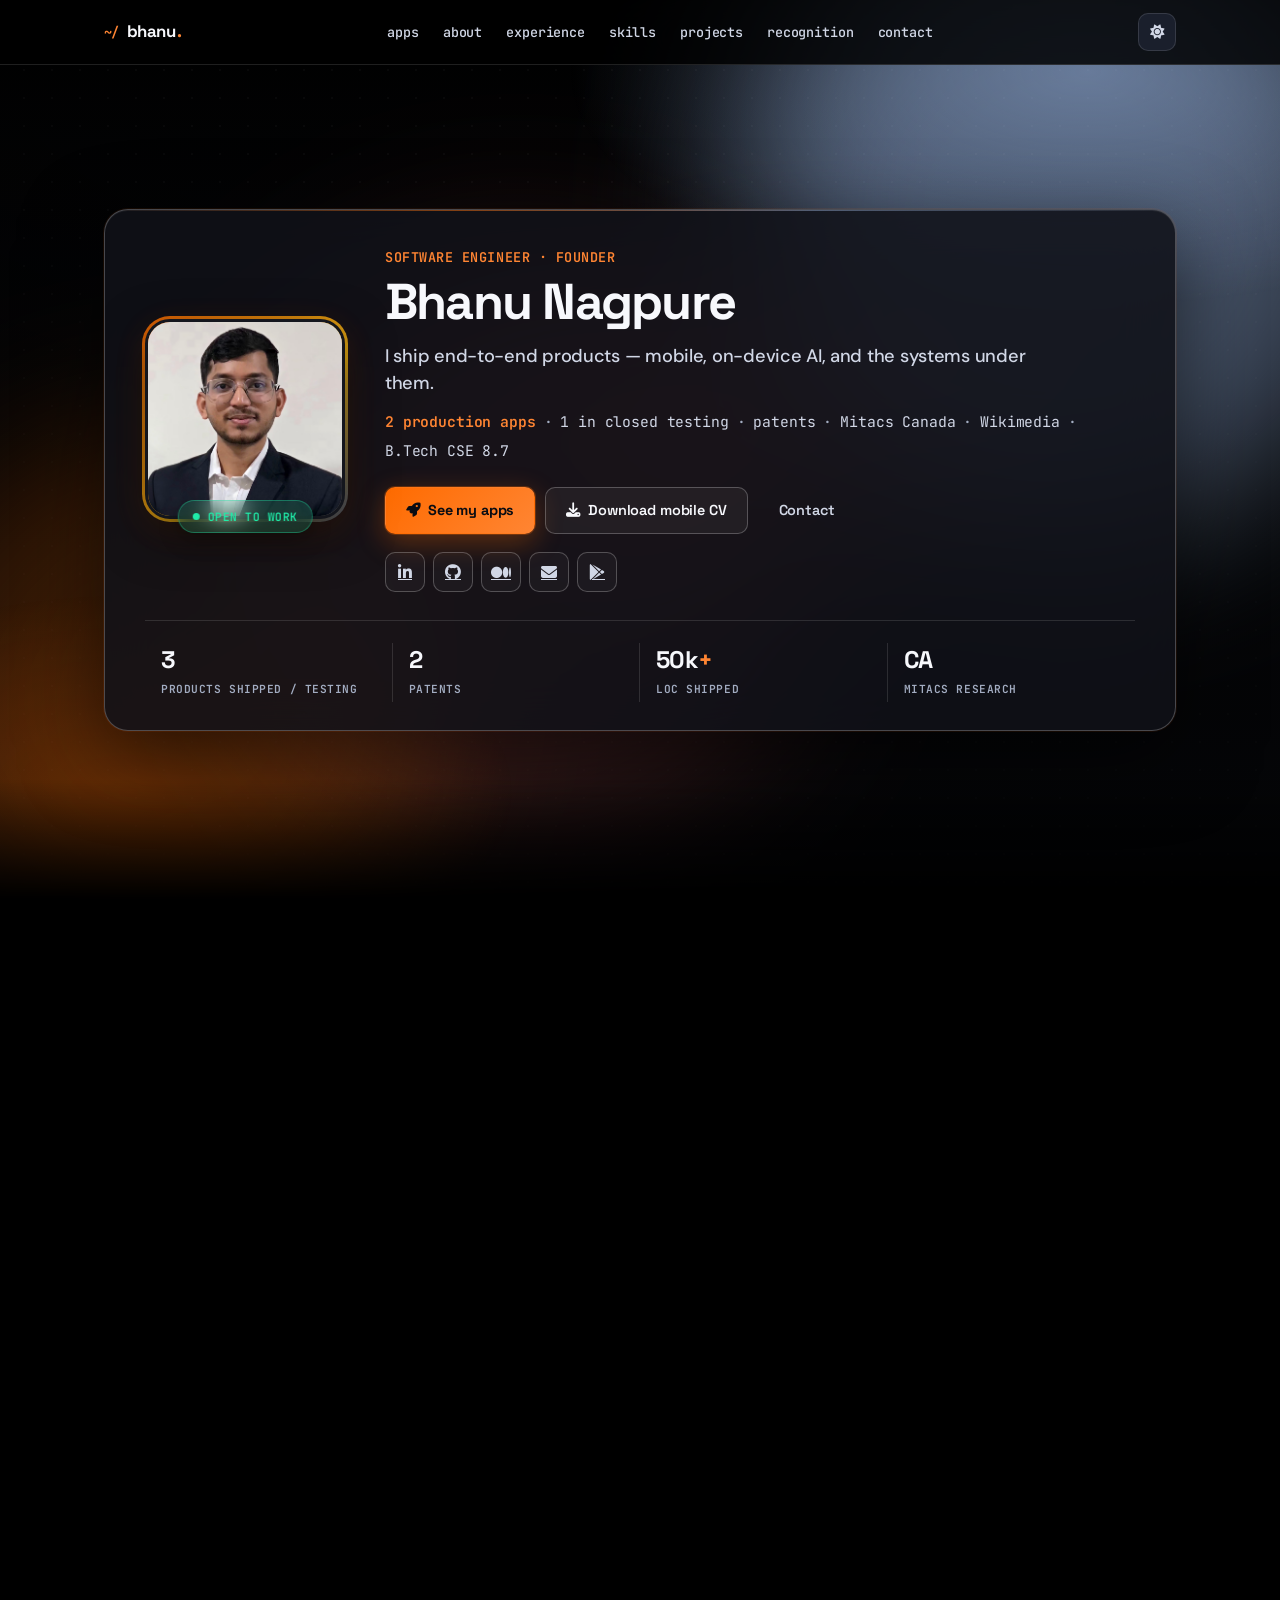
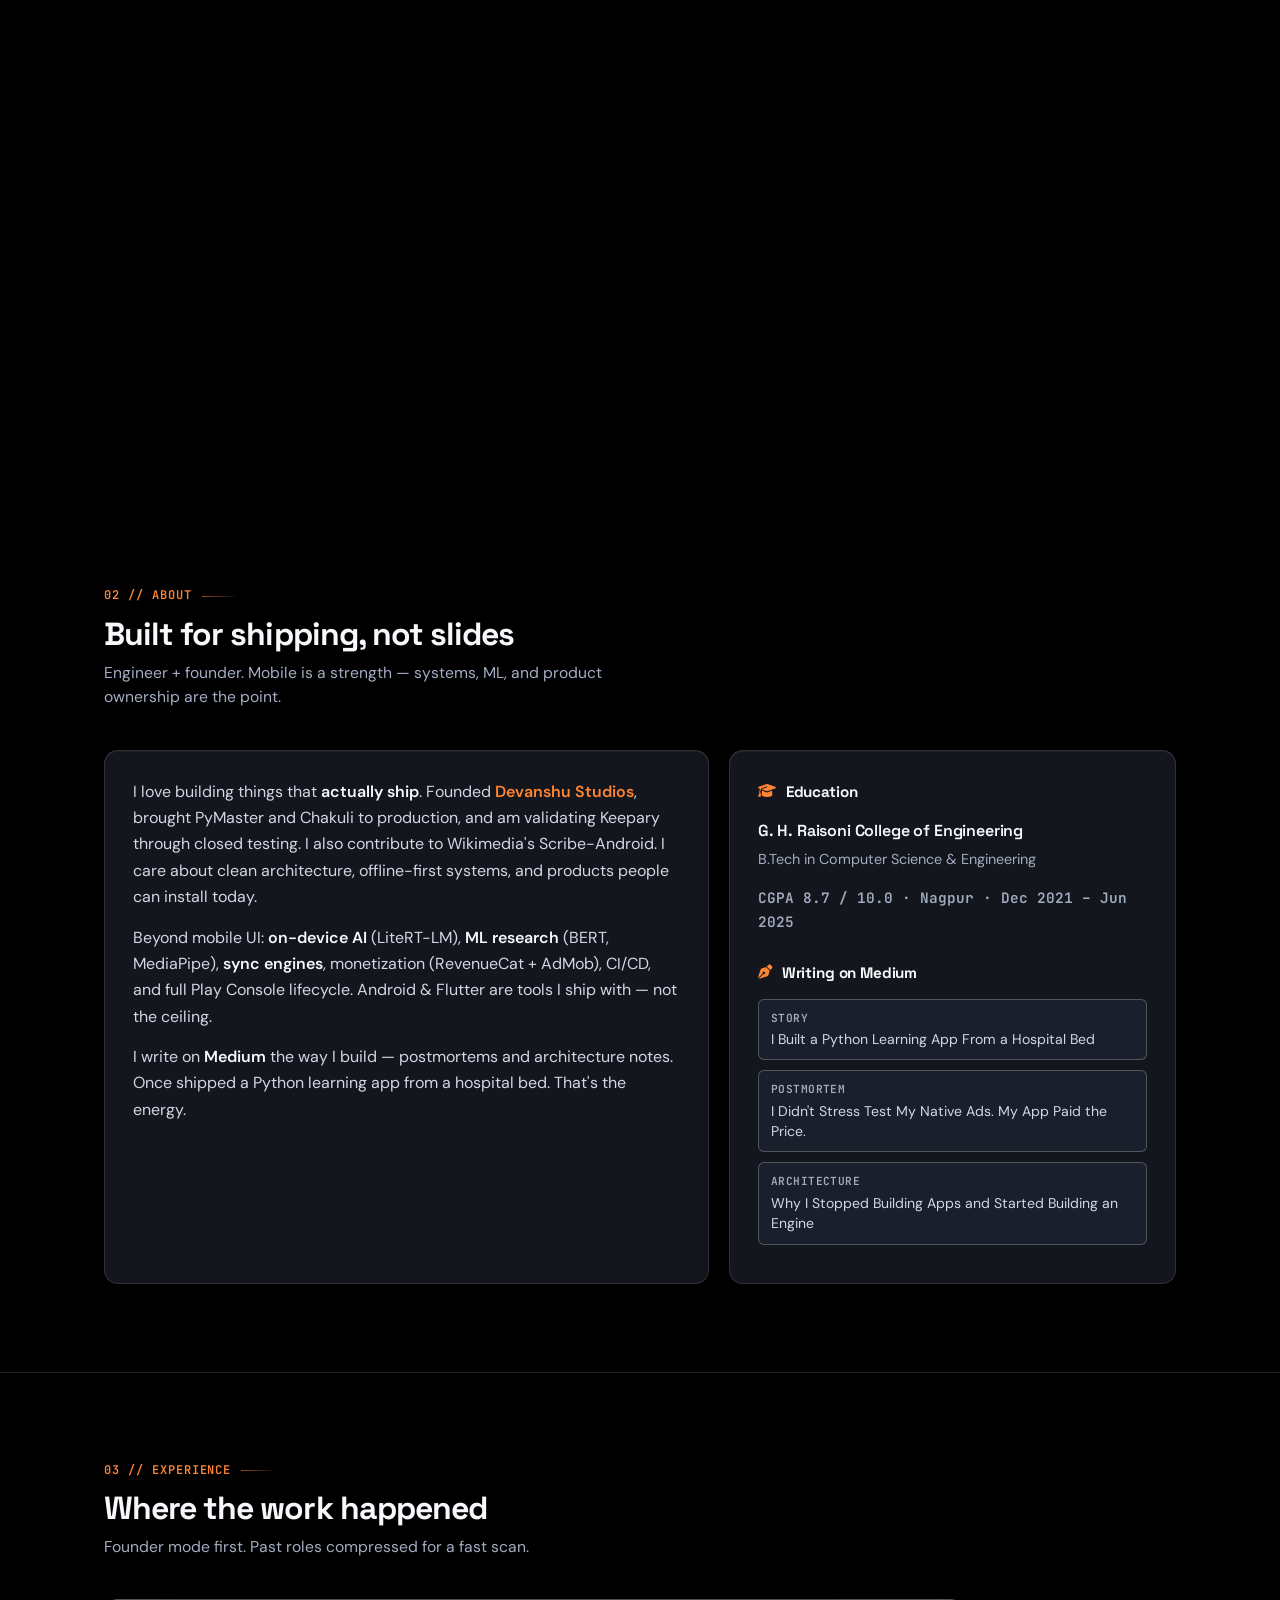
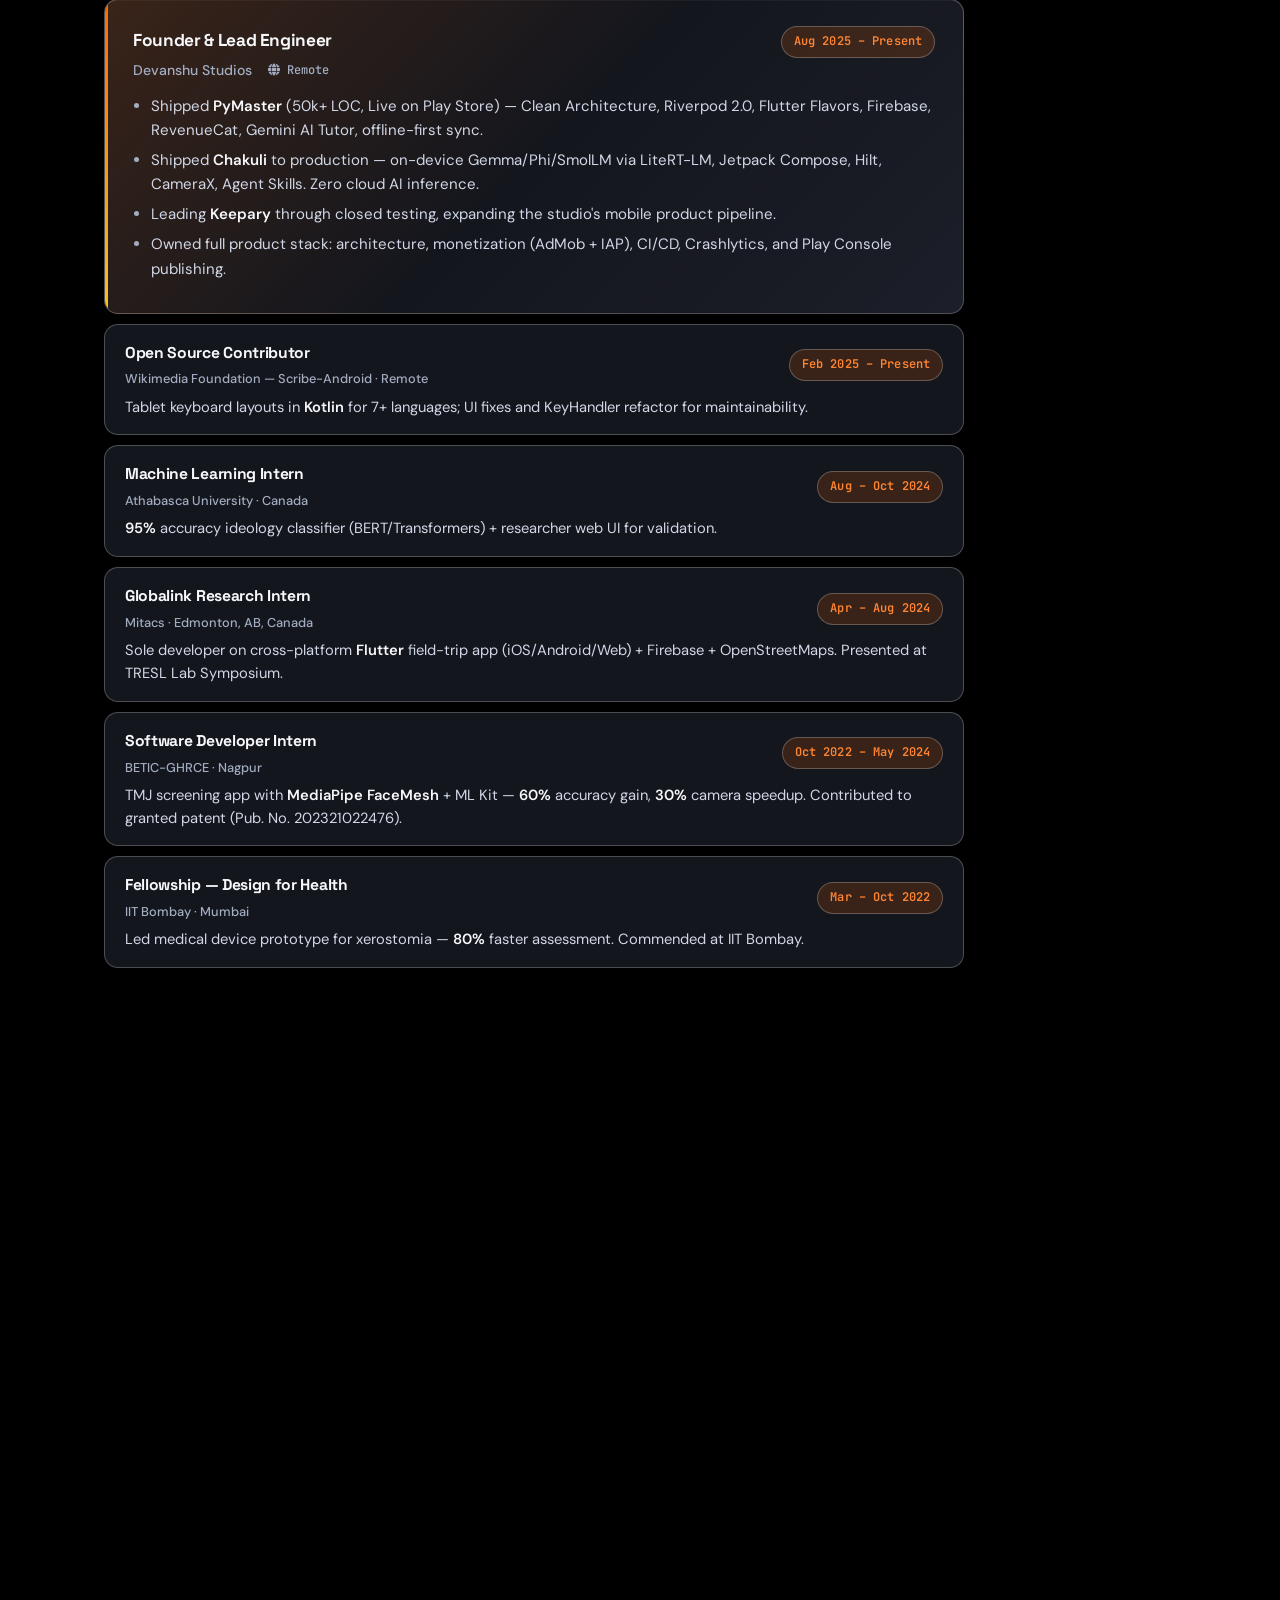
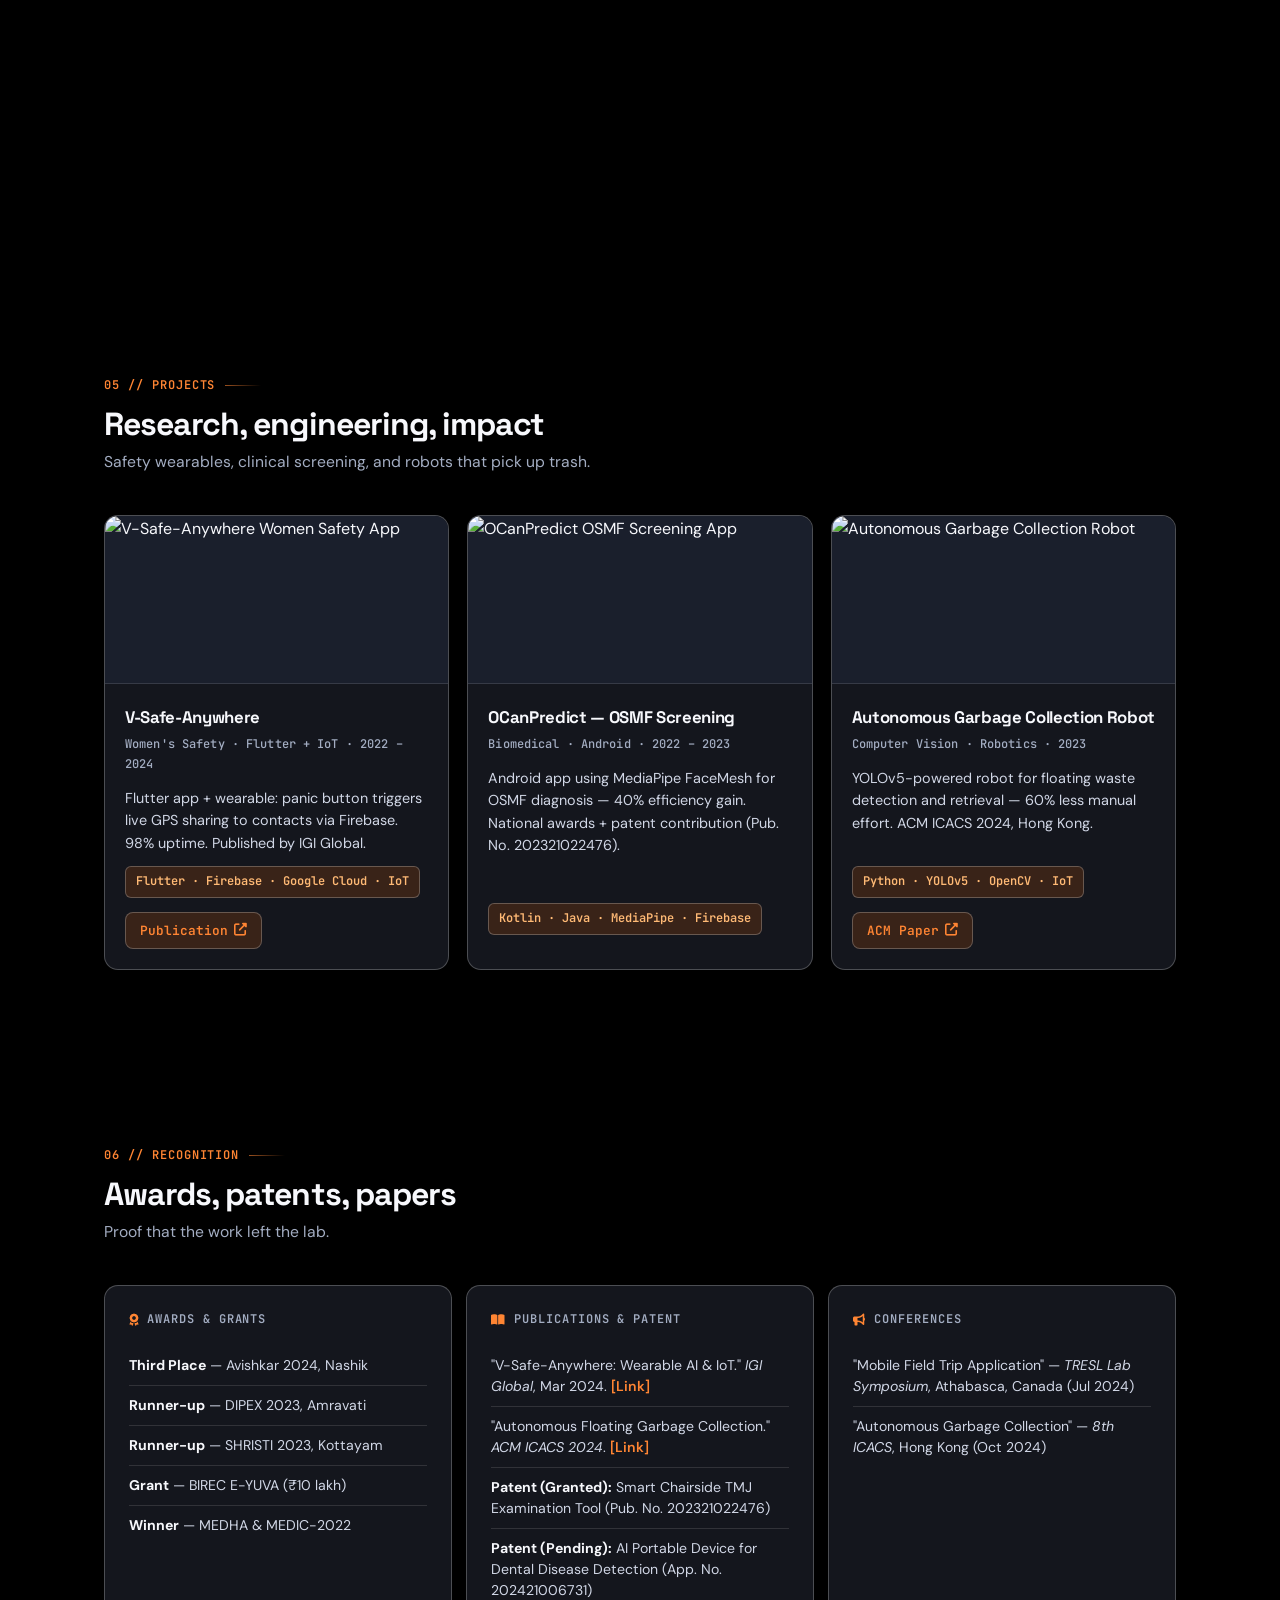
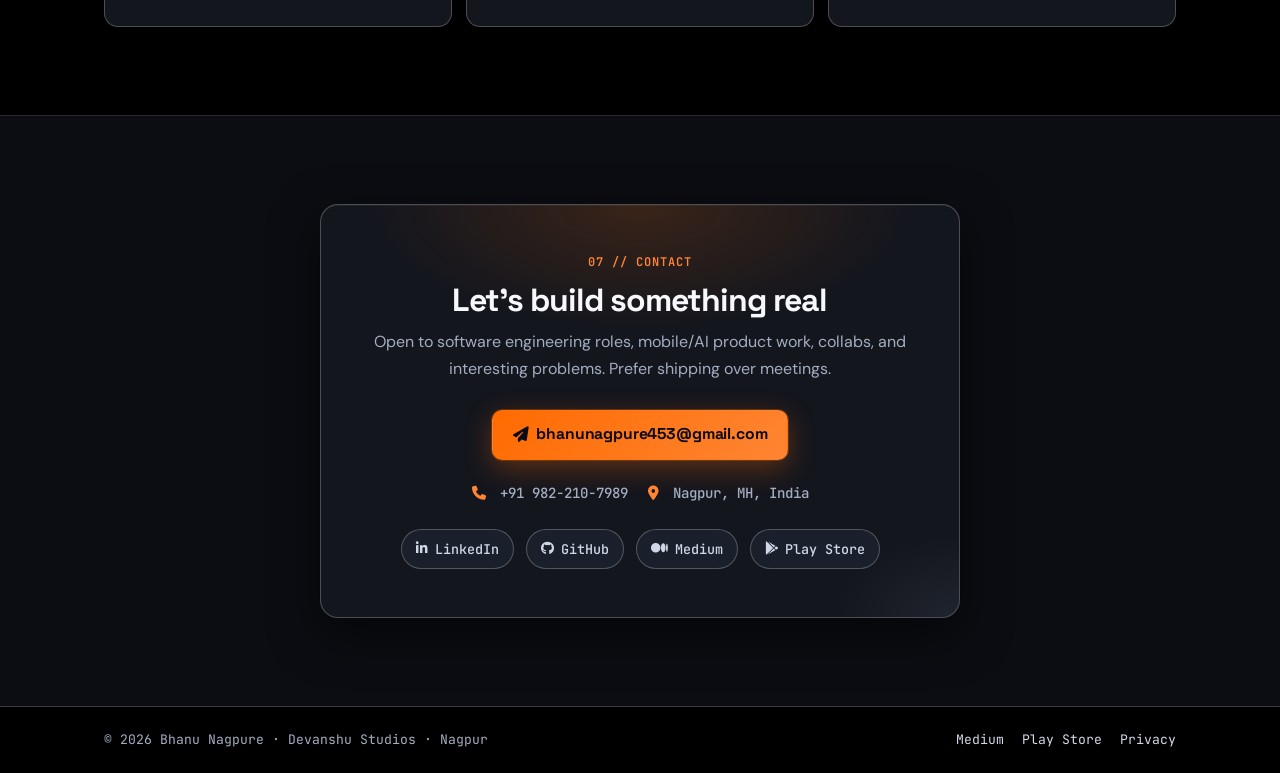
==== commit 2f1f9546: "Reflect current product states: Chakuli production, Keepary in closed testing Co-authored-by: Bhanun" ====
--- a/index.html
+++ b/index.html
@@ -3,14 +3,14 @@
 <head>
     <meta charset="UTF-8">
     <meta name="viewport" content="width=device-width, initial-scale=1.0">
-    <meta name="description" content="Bhanu Nagpure — Software Engineer & Indie Founder. Ships mobile, on-device AI, and full product systems. Creator of PyMaster & Chakuli. B.Tech CSE, patents, Mitacs research, Wikimedia contributor.">
-    <meta name="keywords" content="Bhanu Nagpure, Software Engineer, Android, Flutter, On-Device AI, Machine Learning, Jetpack Compose, Kotlin, Dart, Devanshu Studios, PyMaster, Chakuli, Nagpur, India">
+    <meta name="description" content="Bhanu Nagpure — Mobile Engineer & Indie Founder. Shipped Android and Flutter products, on-device AI, and full product systems. Creator of PyMaster, Chakuli, and Keepary.">
+    <meta name="keywords" content="Bhanu Nagpure, Mobile Engineer, Android, Flutter, On-Device AI, Machine Learning, Jetpack Compose, Kotlin, Dart, Devanshu Studios, PyMaster, Chakuli, Keepary, Nagpur, India">
     <meta name="author" content="Bhanu Nagpure">
     <meta name="robots" content="index, follow">
     <meta name="theme-color" content="#000000">
 
     <meta property="og:title" content="Bhanu Nagpure | Software Engineer & Indie Founder">
-    <meta property="og:description" content="Founder of Devanshu Studios. Shipped PyMaster & Chakuli to Google Play. Mobile systems, on-device AI, ML research, and production engineering.">
+    <meta property="og:description" content="Founder of Devanshu Studios. Two production Android products and a third in closed testing. Mobile systems, on-device AI, ML research, and production engineering.">
     <meta property="og:type" content="website">
     <meta property="og:url" content="https://bhanu-dev82.github.io">
 
@@ -102,7 +102,9 @@
                             <h1>Bhanu Nagpure</h1>
                             <p class="hero-role">I ship end-to-end products — mobile, on-device AI, and the systems under them.</p>
                             <p class="hero-summary">
-                                <span class="hl">2 apps on Google Play</span>
+                                <span class="hl">2 production apps</span>
+                                <span class="hero-dot" aria-hidden="true">·</span>
+                                1 in closed testing
                                 <span class="hero-dot" aria-hidden="true">·</span>
                                 patents
                                 <span class="hero-dot" aria-hidden="true">·</span>
@@ -116,8 +118,8 @@
                                 <a href="#apps" class="btn btn-primary" id="myAppsBtn">
                                     <i class="fas fa-rocket"></i> See my apps
                                 </a>
-                                <a href="Resume_Bhanu.pdf" download class="btn btn-outline" id="downloadCvBtn">
-                                    <i class="fas fa-download"></i> Download CV
+                                <a href="resumes/android/Bhanu_Nagpure_Android.pdf" download class="btn btn-outline" id="downloadCvBtn">
+                                    <i class="fas fa-download"></i> Download mobile CV
                                 </a>
                                 <a href="#contact" class="btn btn-ghost" id="viewWorkBtn">Contact</a>
                             </div>
@@ -133,8 +135,8 @@
 
                     <div class="hero-stats" aria-label="Career highlights">
                         <div class="stat-pill">
-                            <div class="stat-num">2<span>+</span></div>
-                            <div class="stat-lbl">Play Store apps</div>
+                            <div class="stat-num">3</div>
+                            <div class="stat-lbl">products shipped / testing</div>
                         </div>
                         <div class="stat-pill">
                             <div class="stat-num">2</div>
@@ -159,7 +161,7 @@
                 <div class="section-header">
                     <div class="section-index">01 // apps</div>
                     <h2 class="section-title">Products under Devanshu Studios</h2>
-                    <p class="section-subtitle">One live. One in open testing.</p>
+                    <p class="section-subtitle">Two production releases. One new product in closed testing.</p>
                 </div>
                 <div class="apps-grid">
                     <article class="app-card">
@@ -208,7 +210,7 @@
                             <div class="app-name-group">
                                 <div class="app-title-row">
                                     <h3>Chakuli</h3>
-                                    <span class="app-status-badge badge-open">Open testing</span>
+                                    <span class="app-status-badge badge-live">Production</span>
                                 </div>
                                 <p class="app-pitch">On-device AI · Gemma · Phi · SmolLM</p>
                             </div>
@@ -229,9 +231,29 @@
                         </div>
 
                         <div class="app-links">
-                            <a href="https://play.google.com/store/apps/developer?id=Devanshu+Studios" target="_blank" rel="noopener" class="btn btn-primary" id="chakuliOpenTestBtn">
-                                <i class="fab fa-google-play"></i> Join open testing
+                            <a href="https://play.google.com/store/apps/developer?id=Devanshu+Studios" target="_blank" rel="noopener" class="btn btn-primary" id="chakuliPlayBtn">
+                                <i class="fab fa-google-play"></i> View on Google Play
                             </a>
+                        </div>
+                    </article>
+
+                    <article class="app-card app-card--testing">
+                        <div class="app-card-header">
+                            <div class="app-icon-wrapper app-icon-placeholder" aria-hidden="true">
+                                <i class="fas fa-box"></i>
+                            </div>
+                            <div class="app-name-group">
+                                <div class="app-title-row">
+                                    <h3>Keepary</h3>
+                                    <span class="app-status-badge badge-open">Closed testing</span>
+                                </div>
+                                <p class="app-pitch">New mobile product · private test release</p>
+                            </div>
+                        </div>
+                        <p class="app-description">The latest Devanshu Studios product is currently being validated through Google Play closed testing.</p>
+                        <div class="app-testing-state">
+                            <i class="fas fa-flask" aria-hidden="true"></i>
+                            <span>In private testing — public product details coming after launch.</span>
                         </div>
                     </article>
                 </div>
@@ -248,7 +270,7 @@
                 </div>
                 <div class="about-grid">
                     <div class="about-card">
-                        <p>I love building things that <strong>actually ship</strong>. Founded <span class="hl">Devanshu Studios</span>, launched two apps on Google Play, and contribute to Wikimedia's Scribe-Android. I care about clean architecture, offline-first systems, and products people can install today.</p>
+                        <p>I love building things that <strong>actually ship</strong>. Founded <span class="hl">Devanshu Studios</span>, brought PyMaster and Chakuli to production, and am validating Keepary through closed testing. I also contribute to Wikimedia's Scribe-Android. I care about clean architecture, offline-first systems, and products people can install today.</p>
                         <p>Beyond mobile UI: <strong>on-device AI</strong> (LiteRT-LM), <strong>ML research</strong> (BERT, MediaPipe), <strong>sync engines</strong>, monetization (RevenueCat + AdMob), CI/CD, and full Play Console lifecycle. Android &amp; Flutter are tools I ship with — not the ceiling.</p>
                         <p>I write on <strong>Medium</strong> the way I build — postmortems and architecture notes. Once shipped a Python learning app from a hospital bed. That's the energy.</p>
                     </div>
@@ -307,7 +329,8 @@
                             </div>
                             <ul>
                                 <li>Shipped <strong>PyMaster</strong> (50k+ LOC, Live on Play Store) — Clean Architecture, Riverpod 2.0, Flutter Flavors, Firebase, RevenueCat, Gemini AI Tutor, offline-first sync.</li>
-                                <li>Built <strong>Chakuli</strong> (Open Testing) — on-device Gemma/Phi/SmolLM via LiteRT-LM, Jetpack Compose, Hilt, CameraX, Agent Skills. Zero cloud AI inference.</li>
+                                <li>Shipped <strong>Chakuli</strong> to production — on-device Gemma/Phi/SmolLM via LiteRT-LM, Jetpack Compose, Hilt, CameraX, Agent Skills. Zero cloud AI inference.</li>
+                                <li>Leading <strong>Keepary</strong> through closed testing, expanding the studio's mobile product pipeline.</li>
                                 <li>Owned full product stack: architecture, monetization (AdMob + IAP), CI/CD, Crashlytics, and Play Console publishing.</li>
                             </ul>
                         </div>
--- a/css/style.css
+++ b/css/style.css
@@ -1285,6 +1285,10 @@
   transform: translateY(-2px);
 }
 
+.app-card--testing {
+  justify-content: flex-start;
+}
+
 .app-card-header {
   display: flex;
   align-items: center;
@@ -1368,6 +1372,28 @@
   color: #A8C7FA;
   border: 1px solid rgba(168, 199, 250, 0.35);
   animation: openGlow 2.8s ease-in-out infinite;
+}
+
+.app-icon-placeholder {
+  color: var(--neural);
+  background: var(--neural-dim);
+  font-size: 1.25rem;
+}
+
+.app-testing-state {
+  display: flex;
+  align-items: center;
+  gap: 10px;
+  margin-top: auto;
+  padding: 14px;
+  border: 1px dashed var(--border-strong);
+  border-radius: var(--radius-sm);
+  color: var(--muted);
+  font-size: 0.85rem;
+}
+
+.app-testing-state i {
+  color: var(--neural);
 }
 
 [data-theme="light"] .badge-open {
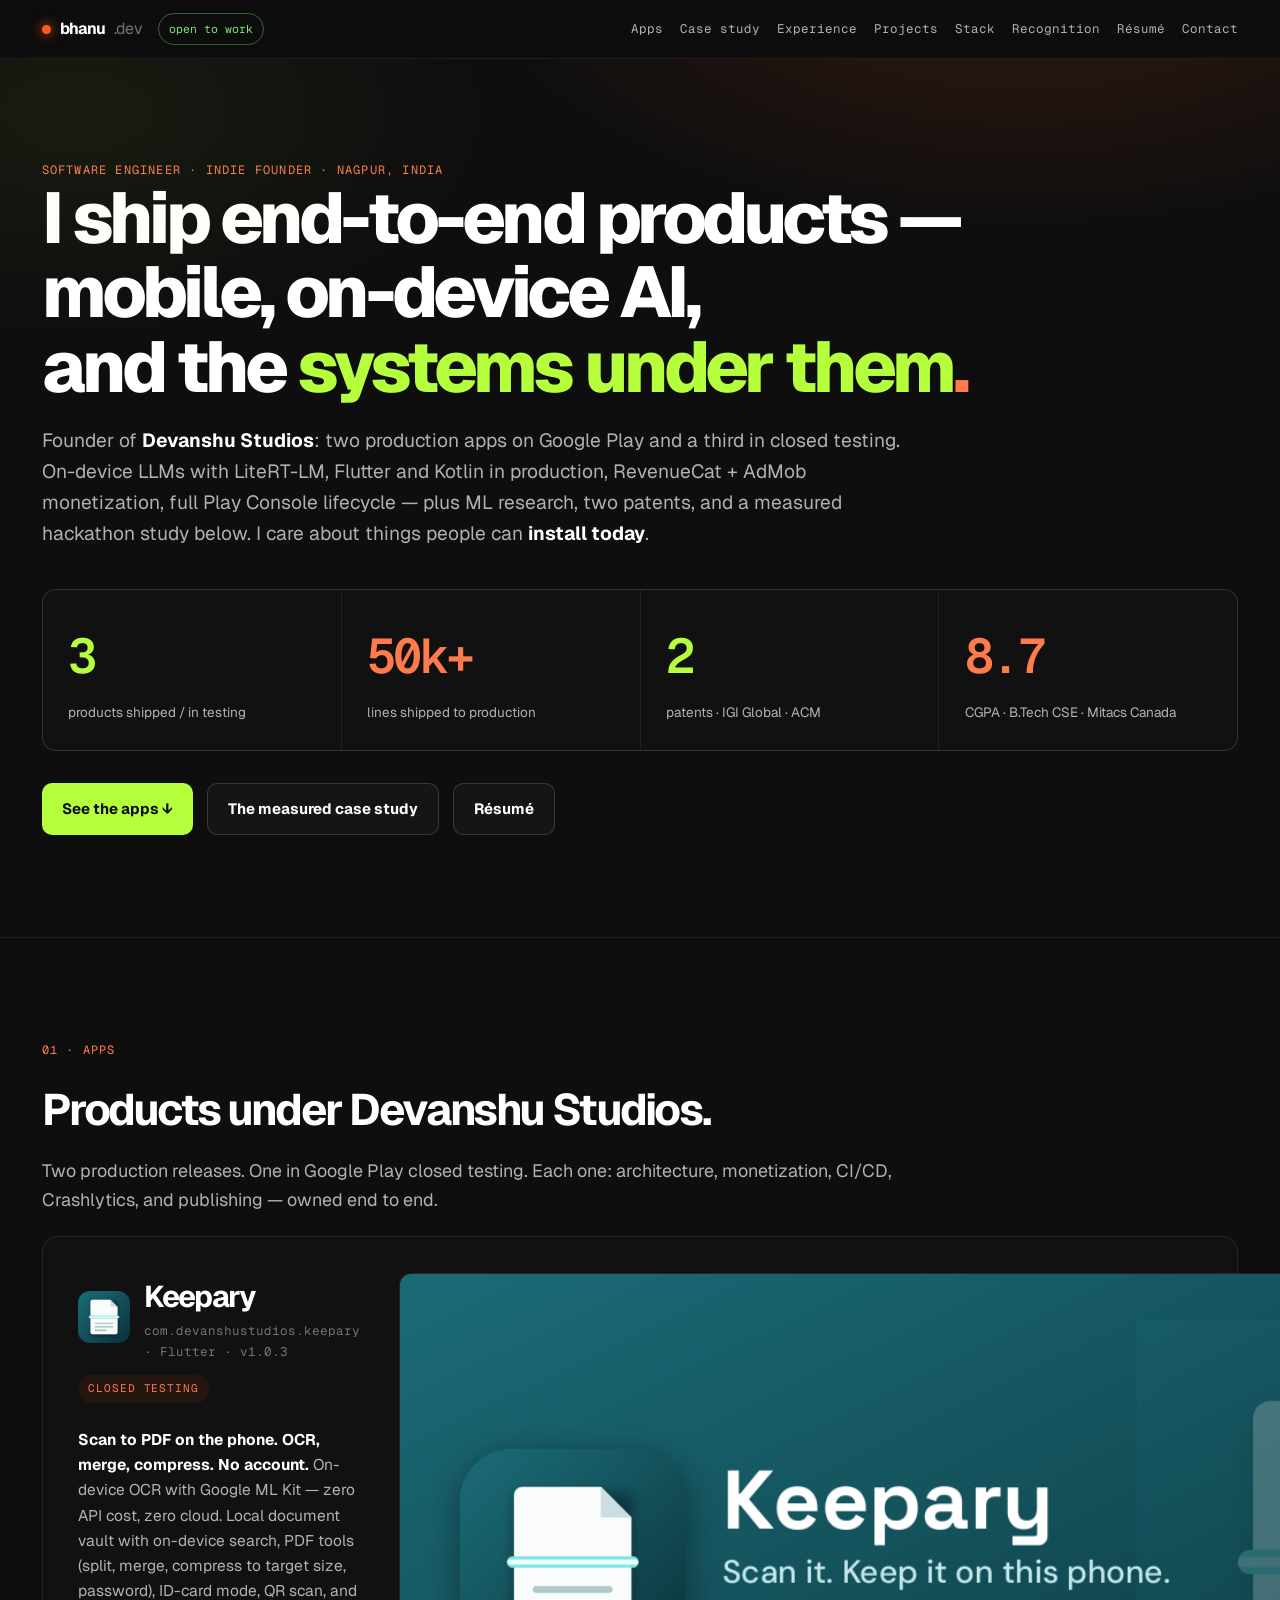
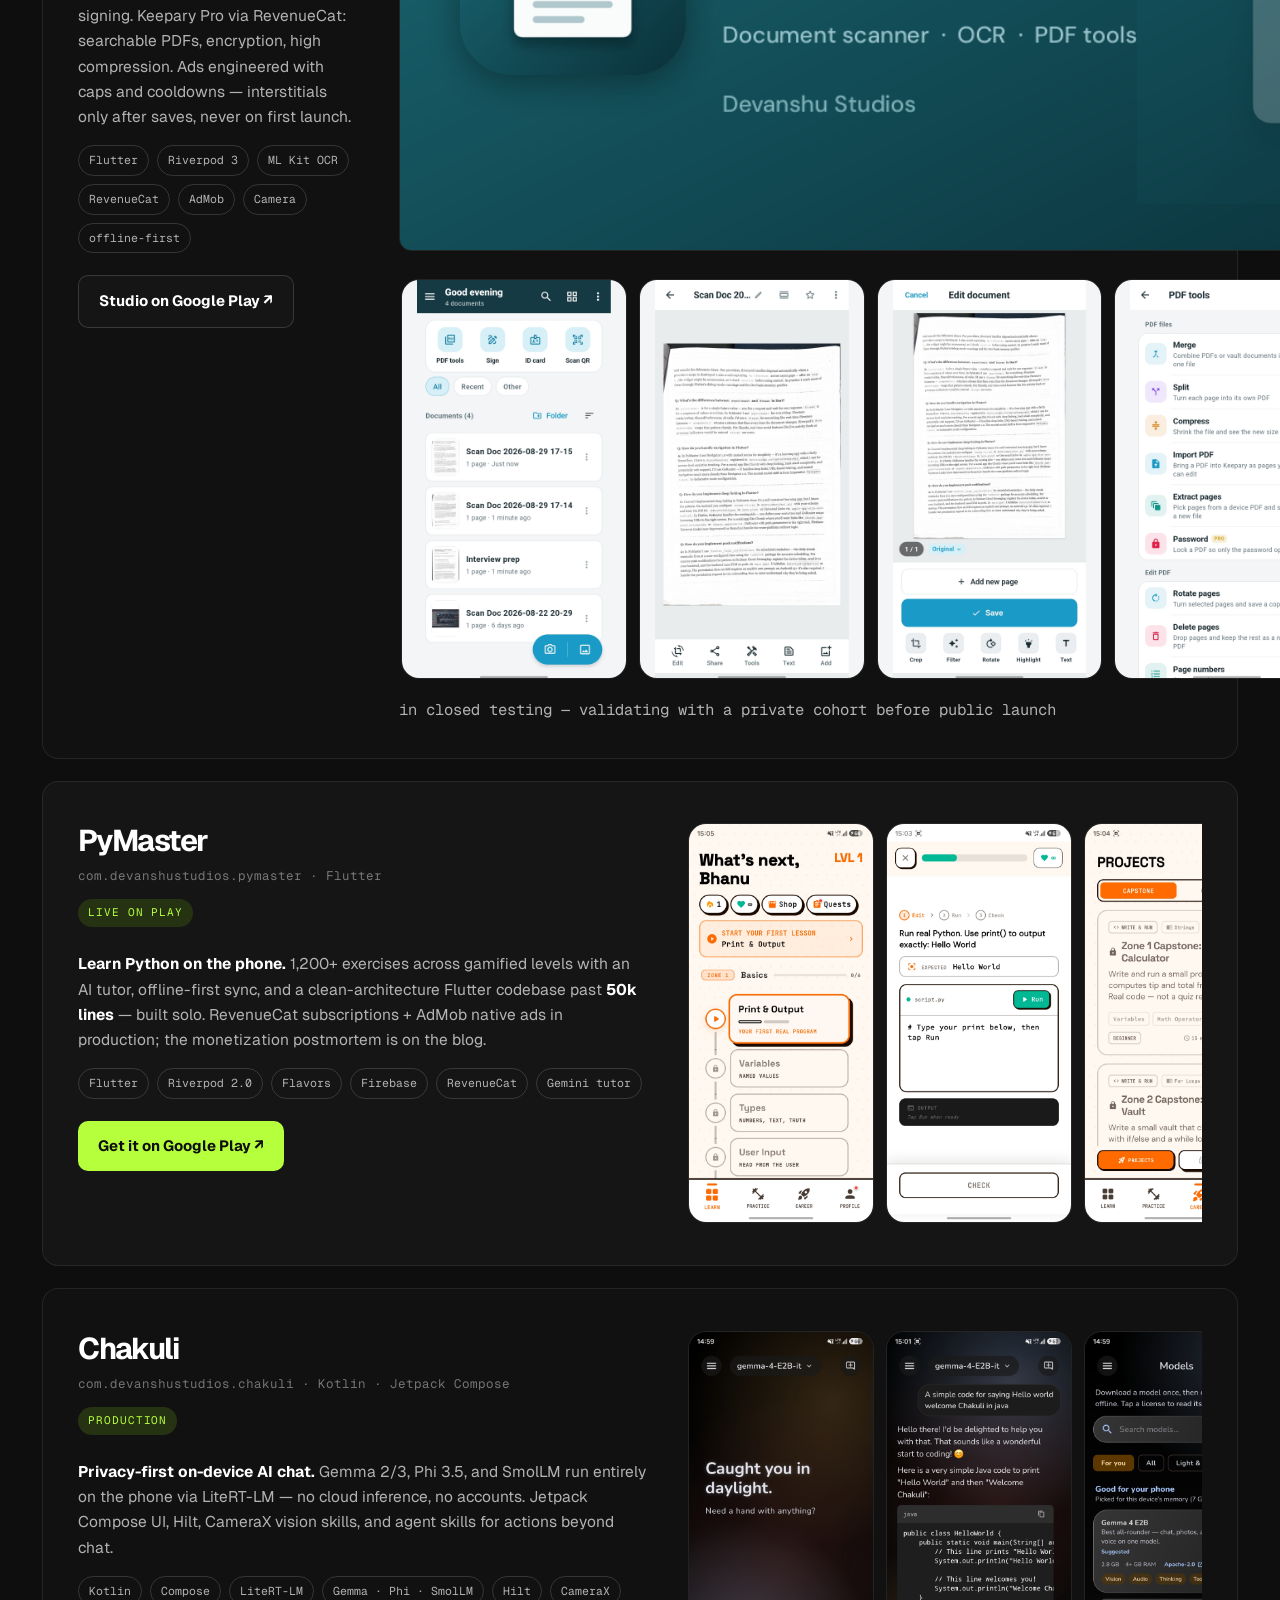
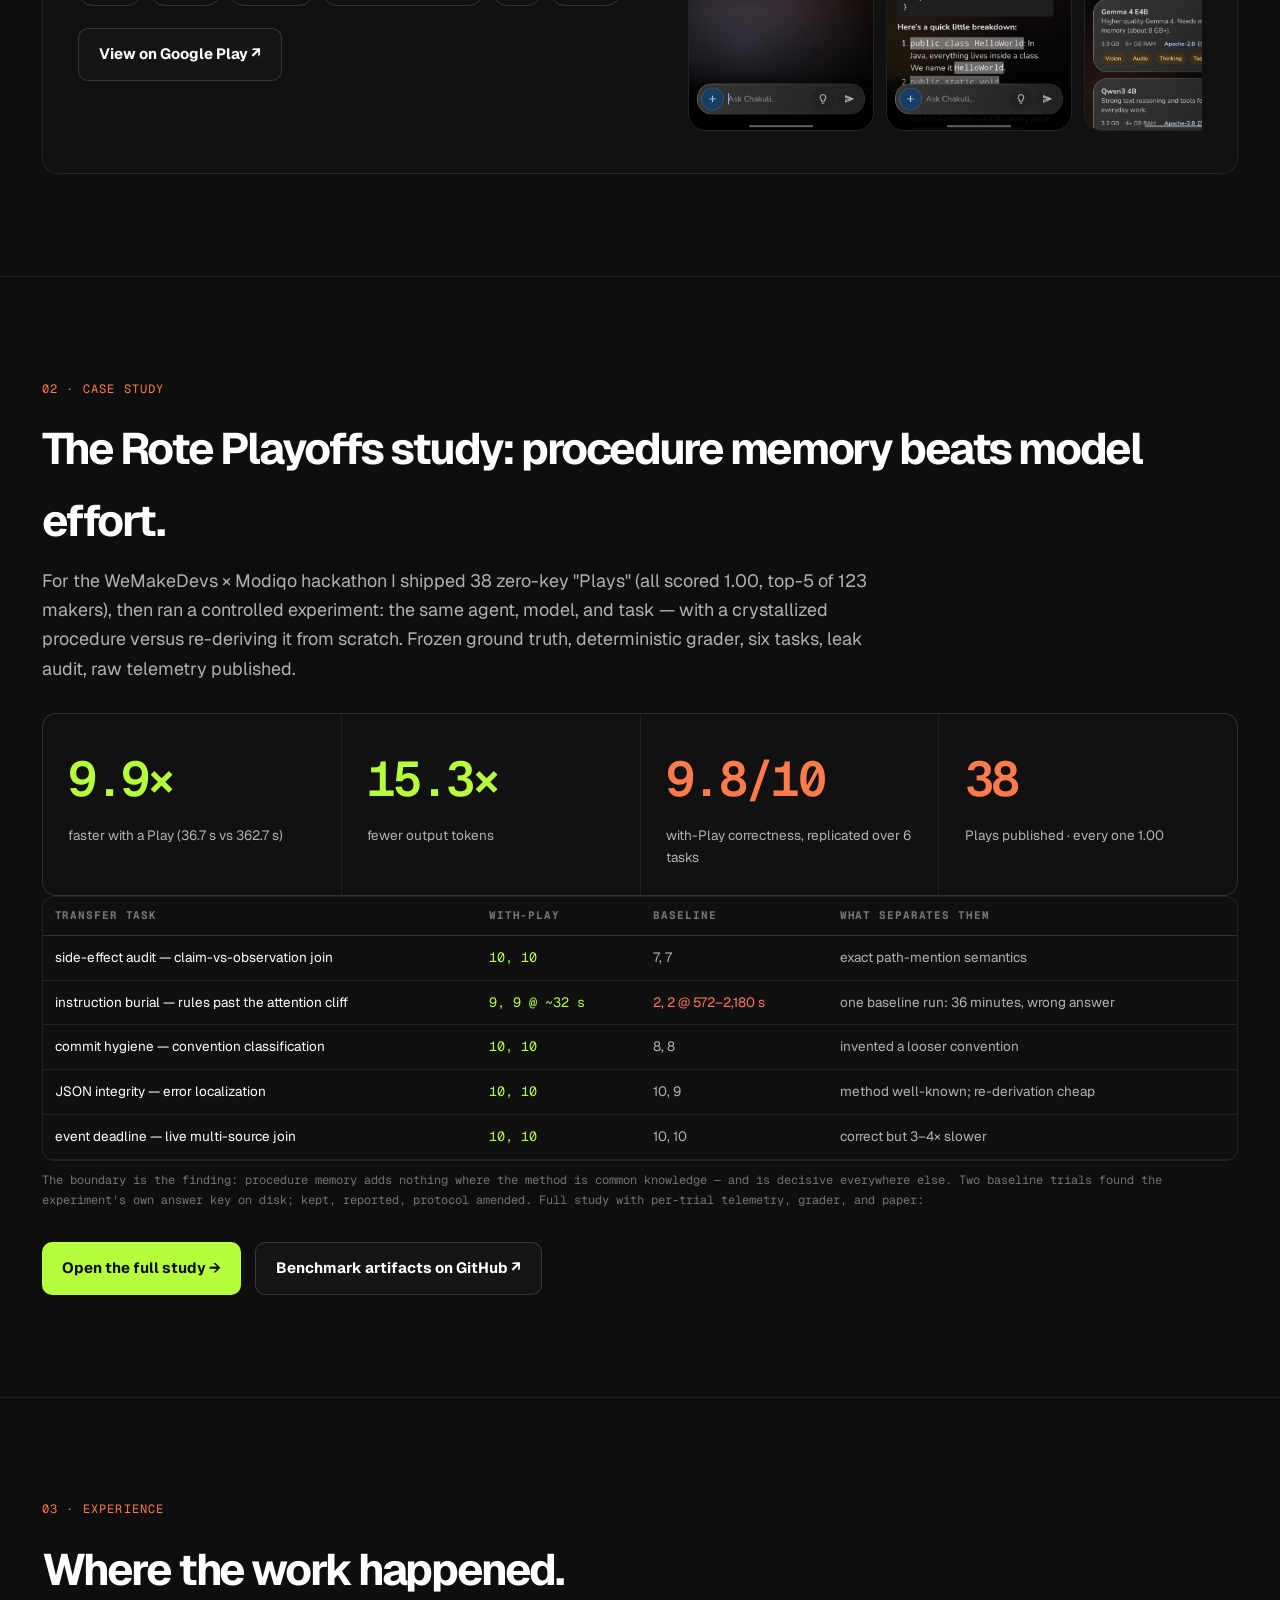
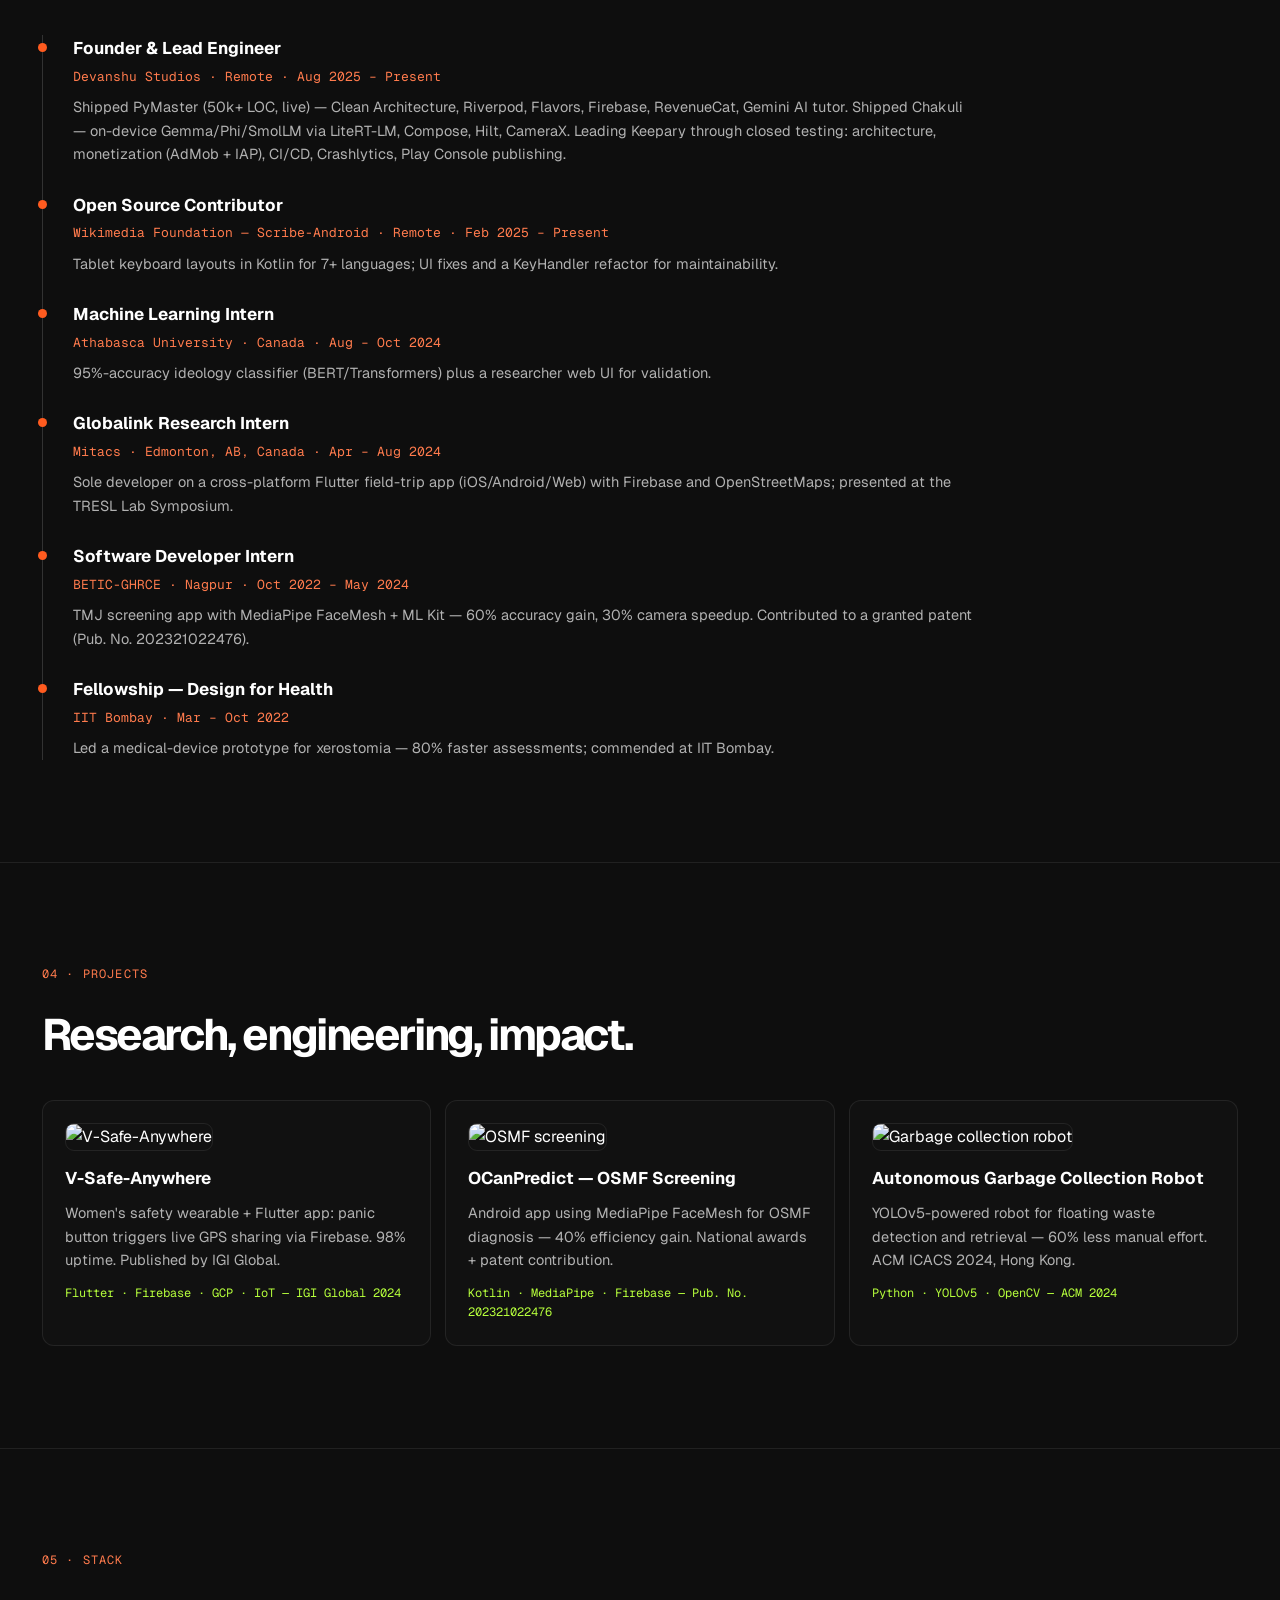
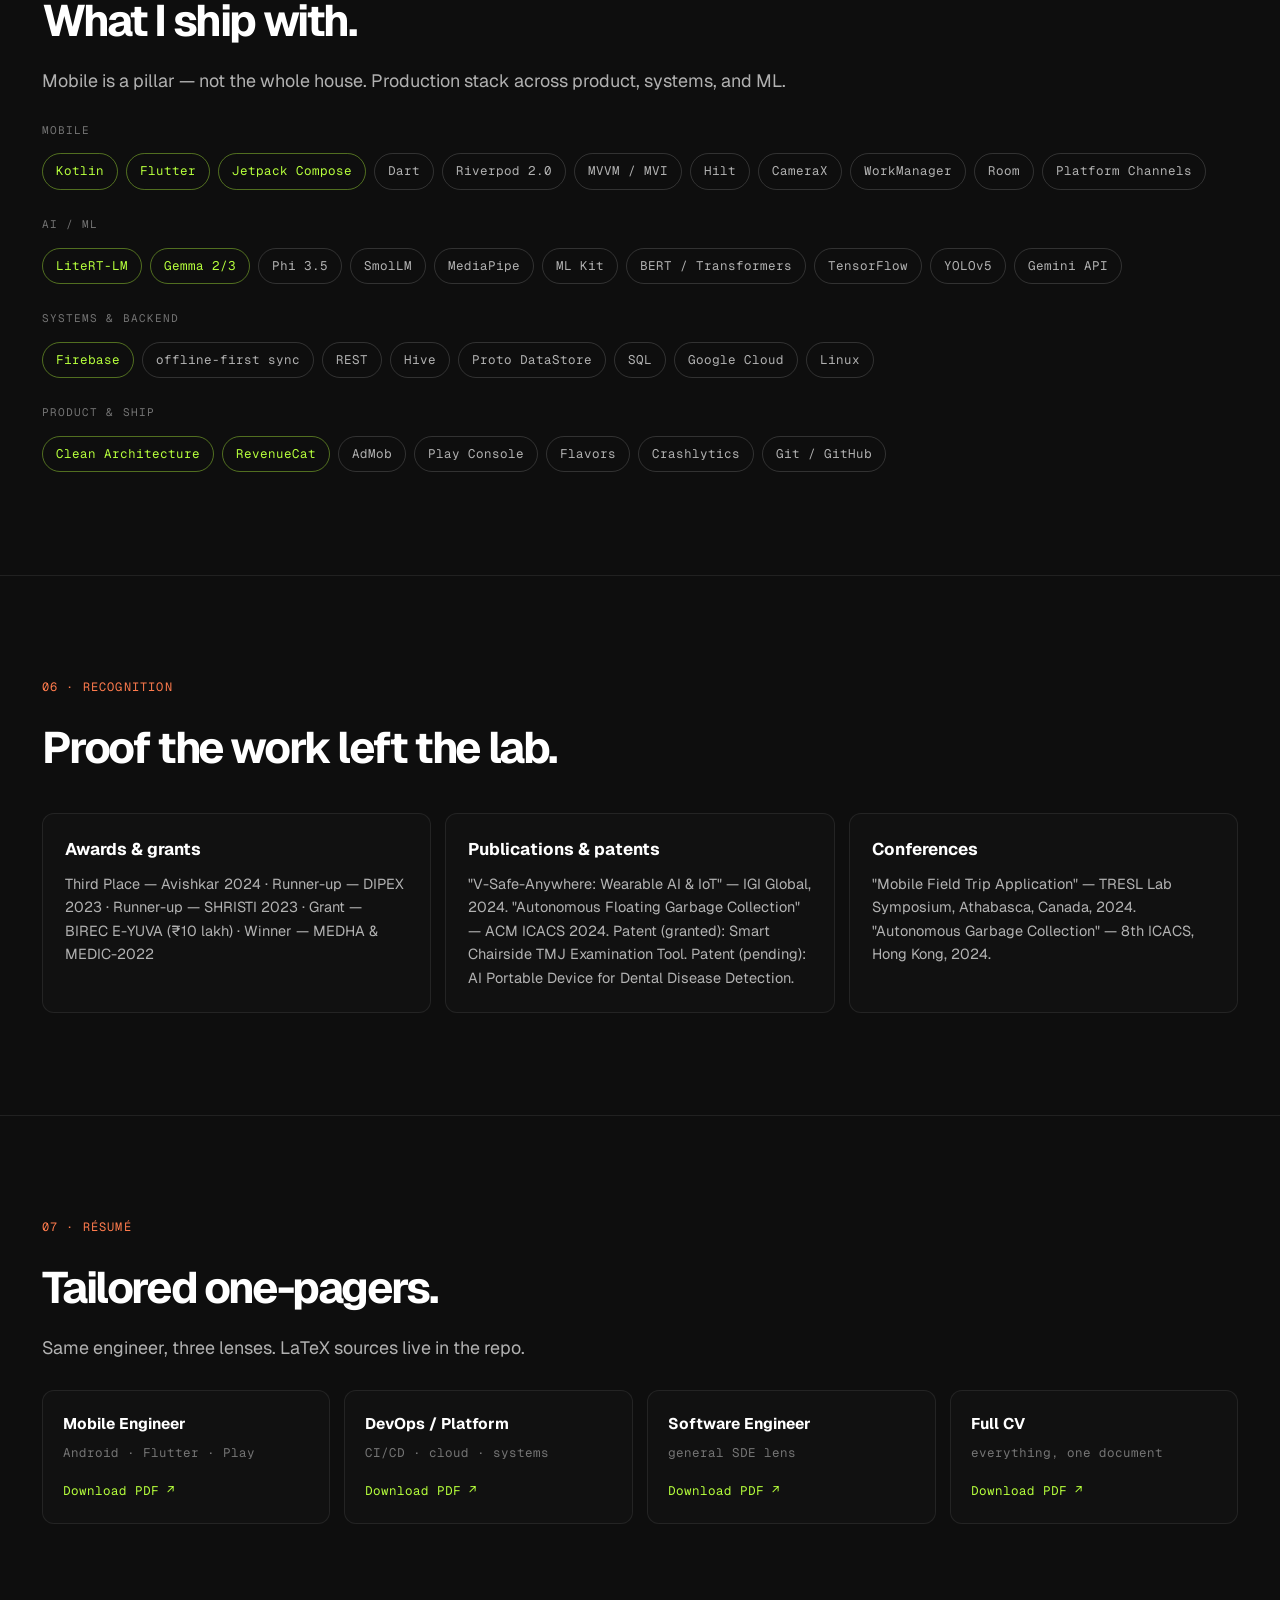
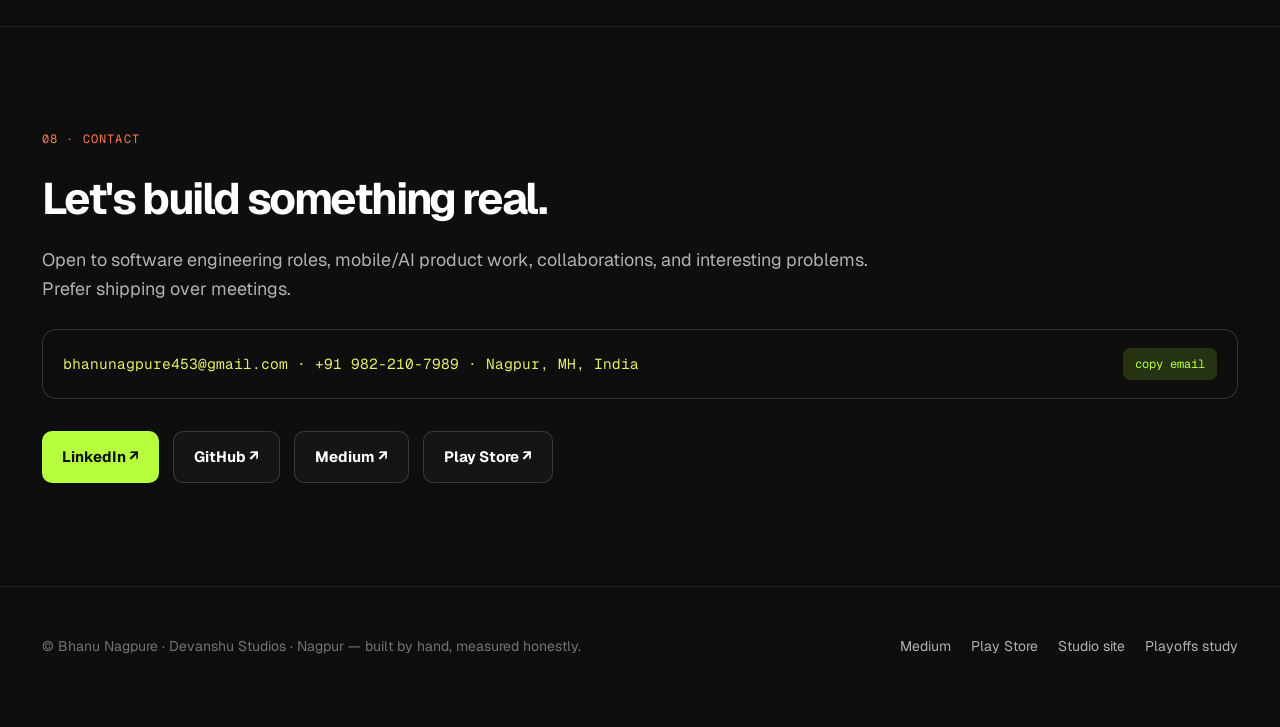
==== commit d28cc5aa: "Rebuild portfolio: metrics-first hero, Keepary closed-testing card with screenshots, Rote Playoffs c" ====
--- a/index.html
+++ b/index.html
@@ -1,749 +1,379 @@
 <!DOCTYPE html>
-<html lang="en" data-theme="dark">
+<html lang="en">
 <head>
-    <meta charset="UTF-8">
-    <meta name="viewport" content="width=device-width, initial-scale=1.0">
-    <meta name="description" content="Bhanu Nagpure — Mobile Engineer & Indie Founder. Shipped Android and Flutter products, on-device AI, and full product systems. Creator of PyMaster, Chakuli, and Keepary.">
-    <meta name="keywords" content="Bhanu Nagpure, Mobile Engineer, Android, Flutter, On-Device AI, Machine Learning, Jetpack Compose, Kotlin, Dart, Devanshu Studios, PyMaster, Chakuli, Keepary, Nagpur, India">
-    <meta name="author" content="Bhanu Nagpure">
-    <meta name="robots" content="index, follow">
-    <meta name="theme-color" content="#000000">
-
-    <meta property="og:title" content="Bhanu Nagpure | Software Engineer & Indie Founder">
-    <meta property="og:description" content="Founder of Devanshu Studios. Two production Android products and a third in closed testing. Mobile systems, on-device AI, ML research, and production engineering.">
-    <meta property="og:type" content="website">
-    <meta property="og:url" content="https://bhanu-dev82.github.io">
-
-    <script type="application/ld+json">
-    {
-      "@context": "https://schema.org",
-      "@type": "Person",
-      "name": "Bhanu Nagpure",
-      "jobTitle": "Software Engineer",
-      "email": "bhanunagpure453@gmail.com",
-      "telephone": "+91-982-210-7989",
-      "url": "https://bhanu-dev82.github.io",
-      "sameAs": [
-        "https://www.linkedin.com/in/bhanunagpure",
-        "https://github.com/bhanu-dev82",
-        "https://medium.com/@bhanu.r.nagpure.8082"
-      ],
-      "alumniOf": {
-        "@type": "CollegeOrUniversity",
-        "name": "G H Raisoni College of Engineering",
-        "address": { "@type": "PostalAddress", "addressLocality": "Nagpur", "addressCountry": "IN" }
-      },
-      "knowsAbout": ["Software Engineering","Android Development","Flutter","Kotlin","Jetpack Compose","Dart","On-Device AI","Machine Learning","Firebase","Clean Architecture","Product Development"]
-    }
-    </script>
-
-    <title>Bhanu Nagpure | Software Engineer & Indie Founder</title>
-    <link rel="preconnect" href="https://fonts.googleapis.com">
-    <link rel="preconnect" href="https://fonts.gstatic.com" crossorigin>
-    <link href="https://fonts.googleapis.com/css2?family=DM+Sans:ital,opsz,wght@0,9..40,400;0,9..40,500;0,9..40,600;0,9..40,700;1,9..40,400&family=JetBrains+Mono:wght@400;500;600&family=Space+Grotesk:wght@500;600;700&display=swap" rel="stylesheet">
-    <link rel="stylesheet" href="css/style.css">
-    <link rel="stylesheet" href="https://cdnjs.cloudflare.com/ajax/libs/font-awesome/6.5.1/css/all.min.css">
+<meta charset="utf-8">
+<meta name="viewport" content="width=device-width, initial-scale=1">
+<title>Bhanu Nagpure — Software Engineer & Indie Founder</title>
+<meta name="description" content="I ship end-to-end products: mobile, on-device AI, and the systems under them. 2 production apps, 1 in closed testing, 2 patents, Mitacs Canada research. Case study: 38 Rote Plays, measured 9.9× faster with procedure memory.">
+<meta name="keywords" content="Bhanu Nagpure, Mobile Engineer, Android, Flutter, On-Device AI, Machine Learning, Jetpack Compose, Kotlin, Dart, Devanshu Studios, PyMaster, Chakuli, Keepary, Nagpur, India">
+<meta name="author" content="Bhanu Nagpure">
+<meta name="robots" content="index, follow">
+<meta name="theme-color" content="#0e0e0e">
+<meta property="og:title" content="Bhanu Nagpure | Software Engineer & Indie Founder">
+<meta property="og:description" content="Founder of Devanshu Studios. Two production Android products and a third in closed testing. Mobile systems, on-device AI, ML research — plus a measured hackathon study: 38 Plays, 9.9× faster with procedure memory.">
+<meta property="og:type" content="website">
+<meta property="og:url" content="https://bhanu-dev82.github.io">
+<script type="application/ld+json">
+{
+  "@context": "https://schema.org",
+  "@type": "Person",
+  "name": "Bhanu Nagpure",
+  "jobTitle": "Software Engineer",
+  "email": "bhanunagpure453@gmail.com",
+  "telephone": "+91-982-210-7989",
+  "url": "https://bhanu-dev82.github.io",
+  "sameAs": [
+    "https://www.linkedin.com/in/bhanunagpure",
+    "https://github.com/bhanu-dev82",
+    "https://medium.com/@bhanu.r.nagpure.8082",
+    "https://play.google.com/store/apps/developer?id=Devanshu+Studios"
+  ]
+}
+</script>
+<link rel="preconnect" href="https://fonts.googleapis.com">
+<link rel="preconnect" href="https://fonts.gstatic.com" crossorigin>
+<link href="https://fonts.googleapis.com/css2?family=Geist:wght@400;500;600;700;800&family=Geist+Mono:wght@400;500;600&display=swap" rel="stylesheet">
+<style>
+:root{--page:#0e0e0e;--field:#101010;--surface:#111111;--surface-muted:#151515;--elevated:#202020;
+--text:#fff;--muted:rgba(255,255,255,.68);--faint:rgba(255,255,255,.42);
+--rule-subtle:rgba(255,255,255,.08);--rule:rgba(255,255,255,.15);--rule-strong:rgba(255,255,255,.3);
+--accent:#b6ff3c;--accent-soft:#263313;--brand:#ff5b1f;--brand-ink:#ff7b4d;--brand-soft:#25150f;
+--positive:#78e772;--danger:#ff7466;
+--track-display:-.055em;--track-meta:.1em;--leading:1.625;--ease:cubic-bezier(.22,1,.36,1);
+--gutter:clamp(20px,3.25vw,52px);--section:clamp(64px,8vw,112px);--maxw:1600px;
+--mono:"Geist Mono","IBM Plex Mono",ui-monospace,SFMono-Regular,Menlo,monospace;
+--sans:"Geist","Helvetica Neue",Arial,system-ui,sans-serif}
+*{box-sizing:border-box;margin:0;padding:0}
+html{scroll-behavior:smooth}
+html,body{overflow-x:clip}
+body{background:var(--page);color:var(--text);font:16px/var(--leading) var(--sans);-webkit-font-smoothing:antialiased}
+::selection{background:var(--accent);color:#0e0e0e}
+a{color:inherit;text-decoration:none}
+.mono{font-family:var(--mono)}
+.wrap{max-width:var(--maxw);margin:0 auto;padding:0 var(--gutter)}
+section{padding:var(--section) 0;border-top:1px solid var(--rule-subtle)}
+.eyebrow{font-family:var(--mono);font-size:12px;letter-spacing:var(--track-meta);text-transform:uppercase;color:var(--brand-ink)}
+h2{font-size:clamp(28px,3.6vw,44px);letter-spacing:var(--track-display);font-weight:700;margin:14px 0 10px}
+.lede{color:var(--muted);max-width:860px;font-size:clamp(15.5px,1.4vw,19px)}
+.num{font-variant-numeric:tabular-nums}
+
+nav{position:sticky;top:0;z-index:50;backdrop-filter:blur(14px);background:rgba(14,14,14,.78);border-bottom:1px solid var(--rule-subtle)}
+.nav-in{display:flex;align-items:center;gap:16px;height:58px}
+.nav-brand{font-weight:700;display:flex;align-items:center;gap:9px;letter-spacing:var(--track-display)}
+.dot{width:9px;height:9px;border-radius:50%;background:var(--brand);box-shadow:0 0 12px var(--brand)}
+nav .links{display:flex;gap:17px;margin-left:auto;overflow-x:auto}
+nav .links a{font-family:var(--mono);font-size:12.5px;color:var(--muted);white-space:nowrap}
+nav .links a:hover{color:var(--accent)}
+.open-chip{font-family:var(--mono);font-size:11.5px;color:var(--positive);border:1px solid rgba(120,231,114,.4);padding:6px 10px;border-radius:99px;white-space:nowrap}
+
+.hero{padding:clamp(60px,8vw,110px) 0 var(--section);position:relative;overflow:hidden}
+.hero:before{content:"";position:absolute;inset:0;background:
+ radial-gradient(900px 420px at 80% -10%, rgba(255,91,31,.15), transparent 62%),
+ radial-gradient(700px 380px at 6% 6%, rgba(182,255,60,.06), transparent 60%);pointer-events:none}
+.h1{font-size:clamp(38px,5.6vw,76px);line-height:1.04;letter-spacing:var(--track-display);font-weight:800;max-width:1200px}
+.h1 em{font-style:normal;color:var(--accent)}
+.h1 .o{color:var(--brand-ink)}
+.sub{color:var(--muted);max-width:880px;margin-top:20px;font-size:clamp(15.5px,1.5vw,20px)}
+.metrics{display:grid;grid-template-columns:repeat(4,1fr);gap:1px;background:var(--rule-subtle);border:1px solid var(--rule-subtle);margin-top:40px;border-radius:14px;overflow:hidden}
+.metric{background:var(--surface);padding:clamp(16px,2vw,28px)}
+.metric .v{font-family:var(--mono);font-weight:600;font-size:clamp(28px,3.8vw,54px);color:var(--accent);letter-spacing:var(--track-display)}
+.metric .v.o{color:var(--brand-ink)}
+.metric .k{color:var(--muted);font-size:13.5px;margin-top:7px}
+.hero-cta{display:flex;gap:14px;margin-top:32px;flex-wrap:wrap}
+.btn{display:inline-flex;align-items:center;gap:9px;background:var(--accent);color:#0e0e0e;font-weight:700;padding:13px 20px;border-radius:10px;font-size:15px;cursor:pointer;border:0;transition:transform .24s var(--ease)}
+.btn:hover{transform:translateY(-2px)}
+.btn.ghost{background:var(--surface-muted);color:var(--text);border:1px solid var(--rule)}
+.rv{opacity:0;transform:translateY(18px);transition:opacity .7s var(--ease),transform .7s var(--ease)}
+.rv.on{opacity:1;transform:none}
+
+.app{display:grid;grid-template-columns:1.05fr .95fr;gap:clamp(24px,3vw,48px);background:var(--surface);border:1px solid var(--rule-subtle);border-radius:16px;padding:clamp(22px,2.8vw,40px);margin-top:22px}
+.app.inverse{background:var(--surface-muted)}
+.app-head{display:flex;align-items:center;gap:14px;margin-bottom:12px}
+.app-head img.ic{width:52px;height:52px;border-radius:12px}
+.badge{font-family:var(--mono);font-size:11px;letter-spacing:.08em;text-transform:uppercase;padding:5px 10px;border-radius:99px;display:inline-block;margin-bottom:12px}
+.badge.live,.badge.prod{background:var(--accent-soft);color:var(--accent)}
+.badge.testing{background:var(--brand-soft);color:var(--brand-ink)}
+.app h3{font-size:clamp(22px,2.4vw,30px);letter-spacing:var(--track-display)}
+.app .tag{font-family:var(--mono);font-size:12.5px;color:var(--faint)}
+.app p{color:var(--muted);margin-top:12px;font-size:15.5px}
+.app p b{color:var(--text)}
+.spec{display:flex;gap:8px;flex-wrap:wrap;margin-top:16px}
+.spec span{font-family:var(--mono);font-size:11.5px;border:1px solid var(--rule);border-radius:99px;padding:5px 10px;color:var(--muted)}
+.app-cta{display:flex;gap:12px;margin-top:22px;flex-wrap:wrap}
+.shots{display:flex;gap:12px;overflow-x:auto;padding:6px 2px;scroll-snap-type:x mandatory}
+.shots img{height:400px;border-radius:18px;border:1px solid var(--rule-subtle);scroll-snap-align:center;flex:0 0 auto}
+.feat{width:100%;border-radius:12px;border:1px solid var(--rule-subtle);margin-bottom:14px}
+
+.tbl{width:100%;border-collapse:collapse;font-size:13.5px;margin-top:24px}
+.tbl th{font-family:var(--mono);font-size:11px;letter-spacing:.08em;text-transform:uppercase;color:var(--faint);text-align:left;padding:10px 12px;border-bottom:1px solid var(--rule)}
+.tbl td{padding:11px 12px;border-bottom:1px solid var(--rule-subtle);color:var(--muted)}
+.tbl td:first-child{color:var(--text)}
+.tbl tr:hover td{background:rgba(255,255,255,.025)}
+.scroll{overflow-x:auto;border:1px solid var(--rule-subtle);border-radius:12px;background:var(--field)}
+.scroll .tbl{margin:0}
+.note{font-family:var(--mono);font-size:12px;color:var(--faint);margin-top:10px}
+
+.grid3{display:grid;grid-template-columns:repeat(3,1fr);gap:14px;margin-top:30px}
+.card{background:var(--surface);border:1px solid var(--rule-subtle);border-radius:12px;padding:22px}
+.card h3{font-size:17px;margin-bottom:8px}
+.card p{color:var(--muted);font-size:14.5px}
+.card .m{font-family:var(--mono);font-size:12px;color:var(--accent);margin-top:12px;display:block}
+.card img.cover{width:100%;height:150px;object-fit:cover;border-radius:9px;margin-bottom:14px;border:1px solid var(--rule-subtle)}
+
+.xp{border-left:1px solid var(--rule);margin-top:30px;padding-left:clamp(18px,2.4vw,34px);display:flex;flex-direction:column;gap:26px}
+.xp .item{position:relative}
+.xp .item:before{content:"";position:absolute;left:calc(-1 * clamp(18px,2.4vw,34px) - 4.5px);top:8px;width:9px;height:9px;border-radius:50%;background:var(--brand)}
+.xp .role{font-weight:700;font-size:17px}
+.xp .org{color:var(--brand-ink);font-family:var(--mono);font-size:13px;margin:3px 0 8px}
+.xp p{color:var(--muted);font-size:14.5px;max-width:900px}
+
+.chips{display:flex;gap:8px;flex-wrap:wrap;margin-top:14px}
+.chips span{font-family:var(--mono);font-size:12.5px;border:1px solid var(--rule);border-radius:99px;padding:7px 13px;color:var(--muted)}
+.chips span.hot{border-color:rgba(182,255,60,.4);color:var(--accent)}
+.group{margin-top:26px}
+.group .glabel{font-family:var(--mono);font-size:11px;letter-spacing:.1em;text-transform:uppercase;color:var(--faint)}
+
+.resume-grid{display:grid;grid-template-columns:repeat(4,1fr);gap:14px;margin-top:28px}
+.resume{background:var(--surface);border:1px solid var(--rule-subtle);border-radius:12px;padding:20px;transition:border-color .24s var(--ease)}
+.resume:hover{border-color:var(--accent)}
+.resume .rt{font-weight:700;font-size:15.5px}
+.resume .rd{color:var(--faint);font-size:12.5px;font-family:var(--mono);margin:6px 0 14px}
+.resume a{font-family:var(--mono);font-size:12.5px;color:var(--accent)}
+
+.install{margin-top:26px;background:var(--page);border:1px solid var(--rule);border-radius:14px;padding:18px 20px;display:flex;gap:14px;align-items:center;justify-content:space-between;flex-wrap:wrap}
+.install code{font-family:var(--mono);font-size:14.5px;color:#e4f064}
+.copy{font-family:var(--mono);font-size:12px;color:var(--accent);background:var(--accent-soft);border:0;border-radius:7px;padding:8px 12px;cursor:pointer}
+
+footer{padding:48px 0 70px;border-top:1px solid var(--rule-subtle);color:var(--faint);font-size:14px}
+footer .cols{display:flex;gap:30px;flex-wrap:wrap;justify-content:space-between;align-items:flex-start}
+footer a{color:var(--muted)}footer a:hover{color:var(--accent)}
+.flinks{display:flex;gap:20px;flex-wrap:wrap}
+
+@media (max-width:960px){.app{grid-template-columns:1fr}.grid3,.metrics,.resume-grid{grid-template-columns:1fr 1fr}nav .links{display:none}}
+@media (max-width:600px){.grid3,.metrics,.resume-grid{grid-template-columns:1fr}.shots img{height:300px}}
+</style>
 </head>
 <body>
-    <!-- Chakuli-style mesh background · PyMaster Solar accents in UI -->
-    <div class="bg-canvas" aria-hidden="true">
-        <div class="bg-orb bg-orb-1" title="neural"></div>
-        <div class="bg-orb bg-orb-2" title="gold"></div>
-        <div class="bg-orb bg-orb-3" title="coral"></div>
-    </div>
-
-    <div class="loading" id="loadingScreen">
-        <div class="loader-ring"></div>
-        <div class="loader-text">booting portfolio…</div>
-    </div>
-
-    <header id="header">
-        <nav>
-            <div class="nav-container">
-                <a href="#hero" class="nav-logo">
-                    <span class="logo-mark">~/</span>bhanu<span class="logo-dot">.</span>
-                </a>
-                <ul class="nav-links" id="navLinks">
-                    <li><a href="#apps">apps</a></li>
-                    <li><a href="#about">about</a></li>
-                    <li><a href="#experience">experience</a></li>
-                    <li><a href="#skills">skills</a></li>
-                    <li><a href="#projects">projects</a></li>
-                    <li><a href="#highlights">recognition</a></li>
-                    <li><a href="#contact">contact</a></li>
-                </ul>
-                <div class="nav-controls">
-                    <button id="theme-toggle" aria-label="Toggle dark/light mode" title="Toggle theme">
-                        <i class="fas fa-sun"></i>
-                    </button>
-                    <button class="nav-toggle" id="navToggle" aria-label="Toggle navigation">
-                        <i class="fas fa-bars"></i>
-                    </button>
-                </div>
-            </div>
-        </nav>
-    </header>
-
-    <main>
-        <!-- Hero -->
-        <section id="hero" class="hero-section">
-            <div class="hero-content">
-                <div class="hero-panel">
-                    <div class="hero-main">
-                        <div class="hero-image-container">
-                            <img src="images/profile.jpg" alt="Bhanu Nagpure — Software Engineer" class="hero-image" width="200" height="200">
-                            <div class="hero-status hero-status-float">
-                                <span class="pulse" aria-hidden="true"></span>
-                                Open to work
-                            </div>
-                        </div>
-                        <div class="hero-text-content">
-                            <p class="hero-greeting">Software Engineer · Founder</p>
-                            <h1>Bhanu Nagpure</h1>
-                            <p class="hero-role">I ship end-to-end products — mobile, on-device AI, and the systems under them.</p>
-                            <p class="hero-summary">
-                                <span class="hl">2 production apps</span>
-                                <span class="hero-dot" aria-hidden="true">·</span>
-                                1 in closed testing
-                                <span class="hero-dot" aria-hidden="true">·</span>
-                                patents
-                                <span class="hero-dot" aria-hidden="true">·</span>
-                                Mitacs Canada
-                                <span class="hero-dot" aria-hidden="true">·</span>
-                                Wikimedia
-                                <span class="hero-dot" aria-hidden="true">·</span>
-                                B.Tech CSE 8.7
-                            </p>
-                            <div class="hero-actions">
-                                <a href="#apps" class="btn btn-primary" id="myAppsBtn">
-                                    <i class="fas fa-rocket"></i> See my apps
-                                </a>
-                                <a href="resumes/android/Bhanu_Nagpure_Android.pdf" download class="btn btn-outline" id="downloadCvBtn">
-                                    <i class="fas fa-download"></i> Download mobile CV
-                                </a>
-                                <a href="#contact" class="btn btn-ghost" id="viewWorkBtn">Contact</a>
-                            </div>
-                            <div class="social-links">
-                                <a href="https://www.linkedin.com/in/bhanunagpure" target="_blank" rel="noopener" aria-label="LinkedIn"><i class="fab fa-linkedin-in"></i></a>
-                                <a href="https://github.com/bhanu-dev82" target="_blank" rel="noopener" aria-label="GitHub"><i class="fab fa-github"></i></a>
-                                <a href="https://medium.com/@bhanu.r.nagpure.8082" target="_blank" rel="noopener" aria-label="Medium Blog"><i class="fab fa-medium-m"></i></a>
-                                <a href="mailto:bhanunagpure453@gmail.com" aria-label="Email"><i class="fas fa-envelope"></i></a>
-                                <a href="https://play.google.com/store/apps/developer?id=Devanshu+Studios" target="_blank" rel="noopener" aria-label="Google Play"><i class="fab fa-google-play"></i></a>
-                            </div>
-                        </div>
-                    </div>
-
-                    <div class="hero-stats" aria-label="Career highlights">
-                        <div class="stat-pill">
-                            <div class="stat-num">3</div>
-                            <div class="stat-lbl">products shipped / testing</div>
-                        </div>
-                        <div class="stat-pill">
-                            <div class="stat-num">2</div>
-                            <div class="stat-lbl">Patents</div>
-                        </div>
-                        <div class="stat-pill">
-                            <div class="stat-num">50k<span>+</span></div>
-                            <div class="stat-lbl">LOC shipped</div>
-                        </div>
-                        <div class="stat-pill">
-                            <div class="stat-num">CA</div>
-                            <div class="stat-lbl">Mitacs research</div>
-                        </div>
-                    </div>
-                </div>
-            </div>
-        </section>
-
-        <!-- Apps first — strongest proof -->
-        <section id="apps" class="section-padding fade-in">
-            <div class="container">
-                <div class="section-header">
-                    <div class="section-index">01 // apps</div>
-                    <h2 class="section-title">Products under Devanshu Studios</h2>
-                    <p class="section-subtitle">Two production releases. One new product in closed testing.</p>
-                </div>
-                <div class="apps-grid">
-                    <article class="app-card">
-                        <div class="app-card-header">
-                            <div class="app-icon-wrapper">
-                                <img src="images/PyMaster.png" alt="PyMaster App Icon" class="app-icon-img">
-                            </div>
-                            <div class="app-name-group">
-                                <div class="app-title-row">
-                                    <h3>PyMaster</h3>
-                                    <span class="app-status-badge badge-live">Live</span>
-                                </div>
-                                <p class="app-pitch">Learn Python · AI tutor · 50k+ LOC</p>
-                            </div>
-                        </div>
-                        <p class="app-description">1,200+ exercises, gamified levels, offline-first sync. Built solo in Flutter and live on the Play Store.</p>
-
-                        <div class="screenshot-slider" id="pymaster-slider" aria-label="PyMaster app screenshots">
-                            <button class="slider-btn prev-btn" type="button" aria-label="Previous screenshot"><i class="fas fa-chevron-left"></i></button>
-                            <div class="slider-track-wrap">
-                                <div class="slider-track">
-                                    <img src="images/app_screenshots/pymaster/pymaster_1.jpg" alt="PyMaster dashboard" width="230" height="480">
-                                    <img src="images/app_screenshots/pymaster/pymaster_2.jpg" alt="PyMaster exercise" width="230" height="480">
-                                    <img src="images/app_screenshots/pymaster/pymaster_3.jpg" alt="PyMaster path" width="230" height="480">
-                                    <img src="images/app_screenshots/pymaster/pymaster_4.jpg" alt="PyMaster AI tutor" width="230" height="480">
-                                    <img src="images/app_screenshots/pymaster/pymaster_5.jpg" alt="PyMaster progress" width="230" height="480">
-                                </div>
-                            </div>
-                            <button class="slider-btn next-btn" type="button" aria-label="Next screenshot"><i class="fas fa-chevron-right"></i></button>
-                            <div class="slider-dots" aria-hidden="true"></div>
-                        </div>
-
-                        <div class="app-links">
-                            <a href="https://play.google.com/store/apps/details?id=com.devanshustudios.pymaster" target="_blank" rel="noopener" class="play-badge" id="pyMasterPlayBtn">
-                                <i class="fab fa-google-play"></i>
-                                <span><small>Get it on</small>Google Play</span>
-                            </a>
-                        </div>
-                    </article>
-
-                    <article class="app-card">
-                        <div class="app-card-header">
-                            <div class="app-icon-wrapper">
-                                <img src="images/chakuli.png" alt="Chakuli App Icon" class="app-icon-img">
-                            </div>
-                            <div class="app-name-group">
-                                <div class="app-title-row">
-                                    <h3>Chakuli</h3>
-                                    <span class="app-status-badge badge-live">Production</span>
-                                </div>
-                                <p class="app-pitch">On-device AI · Gemma · Phi · SmolLM</p>
-                            </div>
-                        </div>
-                        <p class="app-description">Privacy-first offline chatbot. LLMs run entirely on your phone — no cloud inference.</p>
-
-                        <div class="screenshot-slider" id="chakuli-slider" aria-label="Chakuli app screenshots">
-                            <button class="slider-btn prev-btn" type="button" aria-label="Previous screenshot"><i class="fas fa-chevron-left"></i></button>
-                            <div class="slider-track-wrap">
-                                <div class="slider-track">
-                                    <img src="images/app_screenshots/chakuli/chakuli_1.jpg" alt="Chakuli chat" width="230" height="480">
-                                    <img src="images/app_screenshots/chakuli/chakuli_2.jpg" alt="Chakuli models" width="230" height="480">
-                                    <img src="images/app_screenshots/chakuli/chakuli_3.jpg" alt="Chakuli offline" width="230" height="480">
-                                </div>
-                            </div>
-                            <button class="slider-btn next-btn" type="button" aria-label="Next screenshot"><i class="fas fa-chevron-right"></i></button>
-                            <div class="slider-dots" aria-hidden="true"></div>
-                        </div>
-
-                        <div class="app-links">
-                            <a href="https://play.google.com/store/apps/developer?id=Devanshu+Studios" target="_blank" rel="noopener" class="btn btn-primary" id="chakuliPlayBtn">
-                                <i class="fab fa-google-play"></i> View on Google Play
-                            </a>
-                        </div>
-                    </article>
-
-                    <article class="app-card app-card--testing">
-                        <div class="app-card-header">
-                            <div class="app-icon-wrapper app-icon-placeholder" aria-hidden="true">
-                                <i class="fas fa-box"></i>
-                            </div>
-                            <div class="app-name-group">
-                                <div class="app-title-row">
-                                    <h3>Keepary</h3>
-                                    <span class="app-status-badge badge-open">Closed testing</span>
-                                </div>
-                                <p class="app-pitch">New mobile product · private test release</p>
-                            </div>
-                        </div>
-                        <p class="app-description">The latest Devanshu Studios product is currently being validated through Google Play closed testing.</p>
-                        <div class="app-testing-state">
-                            <i class="fas fa-flask" aria-hidden="true"></i>
-                            <span>In private testing — public product details coming after launch.</span>
-                        </div>
-                    </article>
-                </div>
-            </div>
-        </section>
-
-        <!-- About -->
-        <section id="about" class="section-padding fade-in">
-            <div class="container">
-                <div class="section-header">
-                    <div class="section-index">02 // about</div>
-                    <h2 class="section-title">Built for shipping, not slides</h2>
-                    <p class="section-subtitle">Engineer + founder. Mobile is a strength — systems, ML, and product ownership are the point.</p>
-                </div>
-                <div class="about-grid">
-                    <div class="about-card">
-                        <p>I love building things that <strong>actually ship</strong>. Founded <span class="hl">Devanshu Studios</span>, brought PyMaster and Chakuli to production, and am validating Keepary through closed testing. I also contribute to Wikimedia's Scribe-Android. I care about clean architecture, offline-first systems, and products people can install today.</p>
-                        <p>Beyond mobile UI: <strong>on-device AI</strong> (LiteRT-LM), <strong>ML research</strong> (BERT, MediaPipe), <strong>sync engines</strong>, monetization (RevenueCat + AdMob), CI/CD, and full Play Console lifecycle. Android &amp; Flutter are tools I ship with — not the ceiling.</p>
-                        <p>I write on <strong>Medium</strong> the way I build — postmortems and architecture notes. Once shipped a Python learning app from a hospital bed. That's the energy.</p>
-                    </div>
-                    <div class="about-card">
-                        <h3><i class="fas fa-graduation-cap"></i> Education</h3>
-                        <div class="education-item">
-                            <h4>G. H. Raisoni College of Engineering</h4>
-                            <p>B.Tech in Computer Science &amp; Engineering</p>
-                            <p class="edu-meta">CGPA 8.7 / 10.0 · Nagpur · Dec 2021 – Jun 2025</p>
-                        </div>
-                        <br>
-                        <h3><i class="fas fa-pen-nib"></i> Writing on Medium</h3>
-                        <ul class="writing-list">
-                            <li>
-                                <a href="https://medium.com/@bhanu.r.nagpure.8082/i-built-a-python-learning-app-from-a-hospital-bed-heres-what-i-actually-built-dced76e5a39f" target="_blank" rel="noopener">
-                                    <span class="w-meta">story</span>
-                                    I Built a Python Learning App From a Hospital Bed
-                                </a>
-                            </li>
-                            <li>
-                                <a href="https://medium.com/@bhanu.r.nagpure.8082/i-didnt-stress-test-my-native-ads-my-app-paid-the-price-78164161c590" target="_blank" rel="noopener">
-                                    <span class="w-meta">postmortem</span>
-                                    I Didn't Stress Test My Native Ads. My App Paid the Price.
-                                </a>
-                            </li>
-                            <li>
-                                <a href="https://medium.com/@bhanu.r.nagpure.8082/why-i-stopped-building-apps-and-started-building-an-engine-in-flutter-e947a3c73890" target="_blank" rel="noopener">
-                                    <span class="w-meta">architecture</span>
-                                    Why I Stopped Building Apps and Started Building an Engine
-                                </a>
-                            </li>
-                        </ul>
-                    </div>
-                </div>
-            </div>
-        </section>
-
-        <!-- Experience — featured + compact -->
-        <section id="experience" class="section-padding fade-in">
-            <div class="container">
-                <div class="section-header">
-                    <div class="section-index">03 // experience</div>
-                    <h2 class="section-title">Where the work happened</h2>
-                    <p class="section-subtitle">Founder mode first. Past roles compressed for a fast scan.</p>
-                </div>
-                <div class="experience-timeline">
-
-                    <article class="timeline-item featured">
-                        <div class="timeline-content">
-                            <div class="timeline-header">
-                                <div>
-                                    <h3>Founder &amp; Lead Engineer</h3>
-                                    <h4>Devanshu Studios &nbsp;<span class="location-badge"><i class="fas fa-globe"></i> Remote</span></h4>
-                                </div>
-                                <span class="dates-badge">Aug 2025 – Present</span>
-                            </div>
-                            <ul>
-                                <li>Shipped <strong>PyMaster</strong> (50k+ LOC, Live on Play Store) — Clean Architecture, Riverpod 2.0, Flutter Flavors, Firebase, RevenueCat, Gemini AI Tutor, offline-first sync.</li>
-                                <li>Shipped <strong>Chakuli</strong> to production — on-device Gemma/Phi/SmolLM via LiteRT-LM, Jetpack Compose, Hilt, CameraX, Agent Skills. Zero cloud AI inference.</li>
-                                <li>Leading <strong>Keepary</strong> through closed testing, expanding the studio's mobile product pipeline.</li>
-                                <li>Owned full product stack: architecture, monetization (AdMob + IAP), CI/CD, Crashlytics, and Play Console publishing.</li>
-                            </ul>
-                        </div>
-                    </article>
-
-                    <article class="timeline-item compact">
-                        <div class="timeline-content">
-                            <div class="timeline-header">
-                                <div>
-                                    <h3>Open Source Contributor</h3>
-                                    <h4>Wikimedia Foundation — Scribe-Android · Remote</h4>
-                                </div>
-                                <span class="dates-badge">Feb 2025 – Present</span>
-                            </div>
-                            <p class="compact-blurb">Tablet keyboard layouts in <strong>Kotlin</strong> for 7+ languages; UI fixes and KeyHandler refactor for maintainability.</p>
-                        </div>
-                    </article>
-
-                    <article class="timeline-item compact">
-                        <div class="timeline-content">
-                            <div class="timeline-header">
-                                <div>
-                                    <h3>Machine Learning Intern</h3>
-                                    <h4>Athabasca University · Canada</h4>
-                                </div>
-                                <span class="dates-badge">Aug – Oct 2024</span>
-                            </div>
-                            <p class="compact-blurb"><strong>95%</strong> accuracy ideology classifier (BERT/Transformers) + researcher web UI for validation.</p>
-                        </div>
-                    </article>
-
-                    <article class="timeline-item compact">
-                        <div class="timeline-content">
-                            <div class="timeline-header">
-                                <div>
-                                    <h3>Globalink Research Intern</h3>
-                                    <h4>Mitacs · Edmonton, AB, Canada</h4>
-                                </div>
-                                <span class="dates-badge">Apr – Aug 2024</span>
-                            </div>
-                            <p class="compact-blurb">Sole developer on cross-platform <strong>Flutter</strong> field-trip app (iOS/Android/Web) + Firebase + OpenStreetMaps. Presented at TRESL Lab Symposium.</p>
-                        </div>
-                    </article>
-
-                    <article class="timeline-item compact">
-                        <div class="timeline-content">
-                            <div class="timeline-header">
-                                <div>
-                                    <h3>Software Developer Intern</h3>
-                                    <h4>BETIC-GHRCE · Nagpur</h4>
-                                </div>
-                                <span class="dates-badge">Oct 2022 – May 2024</span>
-                            </div>
-                            <p class="compact-blurb">TMJ screening app with <strong>MediaPipe FaceMesh</strong> + ML Kit — <strong>60%</strong> accuracy gain, <strong>30%</strong> camera speedup. Contributed to granted patent (Pub. No. 202321022476).</p>
-                        </div>
-                    </article>
-
-                    <article class="timeline-item compact">
-                        <div class="timeline-content">
-                            <div class="timeline-header">
-                                <div>
-                                    <h3>Fellowship — Design for Health</h3>
-                                    <h4>IIT Bombay · Mumbai</h4>
-                                </div>
-                                <span class="dates-badge">Mar – Oct 2022</span>
-                            </div>
-                            <p class="compact-blurb">Led medical device prototype for xerostomia — <strong>80%</strong> faster assessment. Commended at IIT Bombay.</p>
-                        </div>
-                    </article>
-
-                </div>
-            </div>
-        </section>
-
-        <!-- Skills — broader engineer framing -->
-        <section id="skills" class="section-padding fade-in">
-            <div class="container">
-                <div class="section-header">
-                    <div class="section-index">04 // stack</div>
-                    <h2 class="section-title">What I ship with</h2>
-                    <p class="section-subtitle">Mobile is a pillar — not the whole house. Production stack across product, systems, and ML.</p>
-                </div>
-                <div class="skills-grid skills-grid-broad">
-                    <div class="skill-category">
-                        <h3><i class="fas fa-mobile-alt"></i> Mobile</h3>
-                        <div class="skill-tags">
-                            <span>Kotlin</span><span>Java</span><span>Jetpack Compose</span><span>Flutter</span><span>Dart</span><span>Riverpod 2.0</span><span>MVVM / MVI</span><span>Hilt</span><span>CameraX</span><span>WorkManager</span><span>Room</span><span>Platform Channels</span>
-                        </div>
-                    </div>
-                    <div class="skill-category">
-                        <h3><i class="fas fa-microchip"></i> AI / ML</h3>
-                        <div class="skill-tags">
-                            <span>LiteRT-LM</span><span>Gemma 2/3</span><span>Phi 3.5</span><span>SmolLM</span><span>MediaPipe</span><span>Google ML Kit</span><span>BERT / Transformers</span><span>TensorFlow</span><span>YOLOv5</span><span>Gemini API</span>
-                        </div>
-                    </div>
-                    <div class="skill-category">
-                        <h3><i class="fas fa-server"></i> Systems &amp; Backend</h3>
-                        <div class="skill-tags">
-                            <span>Firebase</span><span>Offline-first sync</span><span>REST APIs</span><span>Hive</span><span>Proto DataStore</span><span>SQL</span><span>Google Cloud</span><span>CI/CD</span><span>Linux</span>
-                        </div>
-                    </div>
-                    <div class="skill-category">
-                        <h3><i class="fas fa-rocket"></i> Product &amp; Ship</h3>
-                        <div class="skill-tags">
-                            <span>Clean Architecture</span><span>RevenueCat</span><span>AdMob</span><span>Play Console</span><span>Flutter Flavors</span><span>Crashlytics</span><span>Git / GitHub</span>
-                        </div>
-                    </div>
-                    <div class="skill-category skill-category-wide">
-                        <h3><i class="fas fa-code"></i> Languages</h3>
-                        <div class="skill-tags">
-                            <span>Kotlin</span><span>Dart</span><span>Python</span><span>Java</span><span>C++</span><span>SQL</span><span>JavaScript</span>
-                        </div>
-                    </div>
-                </div>
-            </div>
-        </section>
-
-        <!-- Projects -->
-        <section id="projects" class="section-padding fade-in">
-            <div class="container">
-                <div class="section-header">
-                    <div class="section-index">05 // projects</div>
-                    <h2 class="section-title">Research, engineering, impact</h2>
-                    <p class="section-subtitle">Safety wearables, clinical screening, and robots that pick up trash.</p>
-                </div>
-                <div class="projects-grid">
-                    <article class="project-card">
-                        <img src="images/vsafe_anywhere.jpeg" alt="V-Safe-Anywhere Women Safety App" class="project-thumbnail" loading="lazy">
-                        <div class="project-info">
-                            <h3>V-Safe-Anywhere</h3>
-                            <p class="project-meta">Women's Safety · Flutter + IoT · 2022 – 2024</p>
-                            <p>Flutter app + wearable: panic button triggers live GPS sharing to contacts via Firebase. 98% uptime. Published by IGI Global.</p>
-                            <p class="tech-stack">Flutter · Firebase · Google Cloud · IoT</p>
-                            <div class="project-links">
-                                <a href="https://www.igi-global.com/chapter/v-safe-anywhere/342150" target="_blank" rel="noopener" class="btn-outline-sm">Publication <i class="fas fa-external-link-alt"></i></a>
-                            </div>
-                        </div>
-                    </article>
-                    <article class="project-card">
-                        <img src="images/osmf.jpeg" alt="OCanPredict OSMF Screening App" class="project-thumbnail" loading="lazy">
-                        <div class="project-info">
-                            <h3>OCanPredict — OSMF Screening</h3>
-                            <p class="project-meta">Biomedical · Android · 2022 – 2023</p>
-                            <p>Android app using MediaPipe FaceMesh for OSMF diagnosis — 40% efficiency gain. National awards + patent contribution (Pub. No. 202321022476).</p>
-                            <p class="tech-stack">Kotlin · Java · MediaPipe · Firebase</p>
-                        </div>
-                    </article>
-                    <article class="project-card">
-                        <img src="images/autonomous.jpeg" alt="Autonomous Garbage Collection Robot" class="project-thumbnail" loading="lazy">
-                        <div class="project-info">
-                            <h3>Autonomous Garbage Collection Robot</h3>
-                            <p class="project-meta">Computer Vision · Robotics · 2023</p>
-                            <p>YOLOv5-powered robot for floating waste detection and retrieval — 60% less manual effort. ACM ICACS 2024, Hong Kong.</p>
-                            <p class="tech-stack">Python · YOLOv5 · OpenCV · IoT</p>
-                            <div class="project-links">
-                                <a href="https://dl.acm.org/doi/10.1145/3693939.3693957" target="_blank" rel="noopener" class="btn-outline-sm">ACM Paper <i class="fas fa-external-link-alt"></i></a>
-                            </div>
-                        </div>
-                    </article>
-                </div>
-            </div>
-        </section>
-
-        <!-- Highlights -->
-        <section id="highlights" class="section-padding fade-in">
-            <div class="container">
-                <div class="section-header">
-                    <div class="section-index">06 // recognition</div>
-                    <h2 class="section-title">Awards, patents, papers</h2>
-                    <p class="section-subtitle">Proof that the work left the lab.</p>
-                </div>
-                <div class="highlights-grid">
-                    <div class="highlight-item">
-                        <h3><i class="fas fa-award"></i> Awards &amp; Grants</h3>
-                        <ul>
-                            <li><strong>Third Place</strong> — Avishkar 2024, Nashik</li>
-                            <li><strong>Runner-up</strong> — DIPEX 2023, Amravati</li>
-                            <li><strong>Runner-up</strong> — SHRISTI 2023, Kottayam</li>
-                            <li><strong>Grant</strong> — BIREC E-YUVA (₹10 lakh)</li>
-                            <li><strong>Winner</strong> — MEDHA &amp; MEDIC-2022</li>
-                        </ul>
-                    </div>
-                    <div class="highlight-item">
-                        <h3><i class="fas fa-book-open"></i> Publications &amp; Patent</h3>
-                        <ul>
-                            <li>"V-Safe-Anywhere: Wearable AI &amp; IoT." <em>IGI Global</em>, Mar 2024. <a href="https://www.igi-global.com/chapter/v-safe-anywhere/342150" target="_blank" rel="noopener">[Link]</a></li>
-                            <li>"Autonomous Floating Garbage Collection." <em>ACM ICACS 2024</em>. <a href="https://dl.acm.org/doi/10.1145/3693939.3693957" target="_blank" rel="noopener">[Link]</a></li>
-                            <li><strong>Patent (Granted):</strong> Smart Chairside TMJ Examination Tool (Pub. No. 202321022476)</li>
-                            <li><strong>Patent (Pending):</strong> AI Portable Device for Dental Disease Detection (App. No. 202421006731)</li>
-                        </ul>
-                    </div>
-                    <div class="highlight-item">
-                        <h3><i class="fas fa-bullhorn"></i> Conferences</h3>
-                        <ul>
-                            <li>"Mobile Field Trip Application" — <em>TRESL Lab Symposium</em>, Athabasca, Canada (Jul 2024)</li>
-                            <li>"Autonomous Garbage Collection" — <em>8th ICACS</em>, Hong Kong (Oct 2024)</li>
-                        </ul>
-                    </div>
-                </div>
-            </div>
-        </section>
-
-        <!-- Contact -->
-        <section id="contact" class="section-padding fade-in">
-            <div class="container">
-                <div class="contact-box">
-                    <div class="section-index">07 // contact</div>
-                    <h2 class="section-title">Let's build something real</h2>
-                    <p>Open to software engineering roles, mobile/AI product work, collabs, and interesting problems. Prefer shipping over meetings.</p>
-                    <a href="mailto:bhanunagpure453@gmail.com" class="btn btn-primary main-contact-btn" id="contactEmailBtn">
-                        <i class="fas fa-paper-plane"></i> bhanunagpure453@gmail.com
-                    </a>
-                    <div class="contact-info-row">
-                        <span><i class="fas fa-phone"></i> +91 982-210-7989</span>
-                        <span><i class="fas fa-map-marker-alt"></i> Nagpur, MH, India</span>
-                    </div>
-                    <div class="social-links-contact">
-                        <a href="https://www.linkedin.com/in/bhanunagpure" target="_blank" rel="noopener"><i class="fab fa-linkedin-in"></i> LinkedIn</a>
-                        <a href="https://github.com/bhanu-dev82" target="_blank" rel="noopener"><i class="fab fa-github"></i> GitHub</a>
-                        <a href="https://medium.com/@bhanu.r.nagpure.8082" target="_blank" rel="noopener"><i class="fab fa-medium-m"></i> Medium</a>
-                        <a href="https://play.google.com/store/apps/developer?id=Devanshu+Studios" target="_blank" rel="noopener"><i class="fab fa-google-play"></i> Play Store</a>
-                    </div>
-                </div>
-            </div>
-        </section>
-    </main>
-
-    <footer>
-        <div class="footer-inner">
-            <p>&copy; <span id="currentYear"></span> Bhanu Nagpure · Devanshu Studios · Nagpur</p>
-            <div class="footer-links">
-                <a href="https://medium.com/@bhanu.r.nagpure.8082" target="_blank" rel="noopener">Medium</a>
-                <a href="https://play.google.com/store/apps/developer?id=Devanshu+Studios" target="_blank" rel="noopener">Play Store</a>
-                <a href="https://sites.google.com/view/devanshustudios/home" target="_blank" rel="noopener">Privacy</a>
-            </div>
+
+<nav>
+  <div class="wrap nav-in">
+    <span class="nav-brand"><span class="dot"></span>bhanu<span style="color:var(--faint);font-weight:400">.dev</span></span>
+    <span class="open-chip">open to work</span>
+    <div class="links">
+      <a href="#apps">Apps</a><a href="#playoffs">Case study</a><a href="#experience">Experience</a><a href="#projects">Projects</a><a href="#stack">Stack</a><a href="#recognition">Recognition</a><a href="#resume">Résumé</a><a href="#contact">Contact</a>
+    </div>
+  </div>
+</nav>
+
+<header class="hero">
+  <div class="wrap">
+    <div class="eyebrow rv">Software engineer · Indie founder · Nagpur, India</div>
+    <h1 class="h1 rv">I ship end-to-end products —<br>mobile, on-device AI,<br>and the <em>systems under them</em><span class="o">.</span></h1>
+    <p class="sub rv">Founder of <b style="color:var(--text)">Devanshu Studios</b>: two production apps on Google Play and a third in closed testing. On-device LLMs with LiteRT-LM, Flutter and Kotlin in production, RevenueCat + AdMob monetization, full Play Console lifecycle — plus ML research, two patents, and a measured hackathon study below. I care about things people can <b style="color:var(--text)">install today</b>.</p>
+    <div class="metrics rv">
+      <div class="metric"><div class="v num">3</div><div class="k">products shipped / in testing</div></div>
+      <div class="metric"><div class="v o num">50k+</div><div class="k">lines shipped to production</div></div>
+      <div class="metric"><div class="v num">2</div><div class="k">patents · IGI Global · ACM</div></div>
+      <div class="metric"><div class="v o num">8.7</div><div class="k">CGPA · B.Tech CSE · Mitacs Canada</div></div>
+    </div>
+    <div class="hero-cta rv">
+      <a class="btn" href="#apps">See the apps ↓</a>
+      <a class="btn ghost" href="#playoffs">The measured case study</a>
+      <a class="btn ghost" href="#resume">Résumé</a>
+    </div>
+  </div>
+</header>
+
+<section id="apps">
+  <div class="wrap">
+    <div class="eyebrow rv">01 · apps</div>
+    <h2 class="rv">Products under Devanshu Studios.</h2>
+    <p class="lede rv">Two production releases. One in Google Play closed testing. Each one: architecture, monetization, CI/CD, Crashlytics, and publishing — owned end to end.</p>
+
+    <div class="app rv">
+      <div>
+        <div class="app-head"><img class="ic" src="images/keepary/icon.png" alt="Keepary icon"><div><h3>Keepary</h3><div class="tag">com.devanshustudios.keepary · Flutter · v1.0.3</div></div></div>
+        <span class="badge testing">closed testing</span>
+        <p><b>Scan to PDF on the phone. OCR, merge, compress. No account.</b> On-device OCR with Google ML Kit — zero API cost, zero cloud. Local document vault with on-device search, PDF tools (split, merge, compress to target size, password), ID-card mode, QR scan, and signing. Keepary Pro via RevenueCat: searchable PDFs, encryption, high compression. Ads engineered with caps and cooldowns — interstitials only after saves, never on first launch.</p>
+        <div class="spec"><span>Flutter</span><span>Riverpod 3</span><span>ML Kit OCR</span><span>RevenueCat</span><span>AdMob</span><span>Camera</span><span>offline-first</span></div>
+        <div class="app-cta"><a class="btn ghost" href="https://play.google.com/store/apps/developer?id=Devanshu+Studios" target="_blank" rel="noopener">Studio on Google Play ↗</a></div>
+      </div>
+      <div>
+        <img class="feat" src="images/keepary/feature.png" alt="Keepary feature graphic">
+        <div class="shots">
+          <img src="images/keepary/home.png" alt="Keepary home vault" loading="lazy">
+          <img src="images/keepary/viewer.png" alt="Keepary document viewer" loading="lazy">
+          <img src="images/keepary/edit.png" alt="Keepary page editing" loading="lazy">
+          <img src="images/keepary/pdftools.png" alt="Keepary PDF tools" loading="lazy">
+          <img src="images/keepary/qr.png" alt="Keepary QR scanner" loading="lazy">
         </div>
-    </footer>
-
-    <script>
-    (function () {
-        const html = document.documentElement;
-        const header = document.getElementById('header');
-        const loadingScreen = document.getElementById('loadingScreen');
-        const themeBtn = document.getElementById('theme-toggle');
-        const navToggle = document.getElementById('navToggle');
-        const navLinks = document.getElementById('navLinks');
-
-        window.addEventListener('load', () => {
-            if (!loadingScreen) return;
-            loadingScreen.style.opacity = '0';
-            setTimeout(() => { loadingScreen.style.display = 'none'; }, 400);
-        });
-
-        const yearEl = document.getElementById('currentYear');
-        if (yearEl) yearEl.textContent = new Date().getFullYear();
-
-        const saved = localStorage.getItem('theme');
-        applyTheme(saved || 'dark');
-
-        function applyTheme(theme) {
-            html.setAttribute('data-theme', theme);
-            localStorage.setItem('theme', theme);
-            if (themeBtn) {
-                themeBtn.innerHTML = theme === 'dark'
-                    ? '<i class="fas fa-sun"></i>'
-                    : '<i class="fas fa-moon"></i>';
-            }
-            document.querySelector('meta[name="theme-color"]')
-                ?.setAttribute('content', theme === 'dark' ? '#000000' : '#FFF8F0');
-        }
-
-        if (themeBtn) {
-            themeBtn.addEventListener('click', () => {
-                applyTheme(html.getAttribute('data-theme') === 'dark' ? 'light' : 'dark');
-            });
-        }
-
-        function onScrollHeader() {
-            if (!header) return;
-            header.classList.toggle('scrolled', window.scrollY > 12);
-        }
-        window.addEventListener('scroll', onScrollHeader, { passive: true });
-        onScrollHeader();
-
-        if (navToggle && navLinks) {
-            navToggle.addEventListener('click', () => {
-                navLinks.classList.toggle('active');
-                const open = navLinks.classList.contains('active');
-                navToggle.innerHTML = open
-                    ? '<i class="fas fa-times"></i>'
-                    : '<i class="fas fa-bars"></i>';
-                navToggle.setAttribute('aria-expanded', open ? 'true' : 'false');
-            });
-            navLinks.querySelectorAll('a').forEach(a => {
-                a.addEventListener('click', () => {
-                    navLinks.classList.remove('active');
-                    navToggle.innerHTML = '<i class="fas fa-bars"></i>';
-                });
-            });
-        }
-
-        const navAs = document.querySelectorAll('.nav-links a');
-        document.querySelectorAll('section[id]').forEach(sec => {
-            new IntersectionObserver(entries => {
-                entries.forEach(e => {
-                    if (!e.isIntersecting) return;
-                    navAs.forEach(a => a.classList.remove('active'));
-                    const a = document.querySelector('.nav-links a[href="#' + e.target.id + '"]');
-                    if (a) a.classList.add('active');
-                });
-            }, { rootMargin: '-40% 0px -55% 0px' }).observe(sec);
-        });
-
-        document.querySelectorAll('.fade-in').forEach(el => {
-            new IntersectionObserver(entries => {
-                entries.forEach(e => {
-                    if (e.isIntersecting) e.target.classList.add('visible');
-                });
-            }, { threshold: 0.07 }).observe(el);
-        });
-
-        // Screenshot carousels — index-based (fixes arrows that never scrolled)
-        function initSlider(id) {
-            const slider = document.getElementById(id);
-            if (!slider) return;
-            const wrap = slider.querySelector('.slider-track-wrap');
-            const slides = Array.from(slider.querySelectorAll('.slider-track img'));
-            const prev = slider.querySelector('.prev-btn');
-            const next = slider.querySelector('.next-btn');
-            const dotsHost = slider.querySelector('.slider-dots');
-            if (!wrap || !slides.length || !prev || !next) return;
-
-            let index = 0;
-            let dots = [];
-
-            if (dotsHost) {
-                dotsHost.innerHTML = '';
-                slides.forEach((_, i) => {
-                    const d = document.createElement('button');
-                    d.type = 'button';
-                    d.className = 'slider-dot';
-                    d.setAttribute('aria-label', 'Go to screenshot ' + (i + 1));
-                    d.addEventListener('click', () => goTo(i));
-                    dotsHost.appendChild(d);
-                    dots.push(d);
-                });
-            }
-
-            function goTo(i) {
-                index = Math.max(0, Math.min(slides.length - 1, i));
-                const slide = slides[index];
-                // Center the active slide in the viewport
-                const left = slide.offsetLeft - (wrap.clientWidth - slide.offsetWidth) / 2;
-                wrap.scrollTo({ left: Math.max(0, left), behavior: 'smooth' });
-                prev.disabled = index <= 0;
-                next.disabled = index >= slides.length - 1;
-                dots.forEach((d, di) => d.classList.toggle('active', di === index));
-            }
-
-            prev.addEventListener('click', (e) => {
-                e.preventDefault();
-                e.stopPropagation();
-                goTo(index - 1);
-            });
-            next.addEventListener('click', (e) => {
-                e.preventDefault();
-                e.stopPropagation();
-                goTo(index + 1);
-            });
-
-            // Sync index when user swipes/scrolls
-            let scrollTimer;
-            wrap.addEventListener('scroll', () => {
-                clearTimeout(scrollTimer);
-                scrollTimer = setTimeout(() => {
-                    const mid = wrap.scrollLeft + wrap.clientWidth / 2;
-                    let best = 0;
-                    let bestDist = Infinity;
-                    slides.forEach((s, i) => {
-                        const c = s.offsetLeft + s.offsetWidth / 2;
-                        const dist = Math.abs(c - mid);
-                        if (dist < bestDist) { bestDist = dist; best = i; }
-                    });
-                    index = best;
-                    prev.disabled = index <= 0;
-                    next.disabled = index >= slides.length - 1;
-                    dots.forEach((d, di) => d.classList.toggle('active', di === index));
-                }, 60);
-            }, { passive: true });
-
-            function ready() {
-                goTo(0);
-            }
-
-            // Wait for images so offsetWidth is real (root cause of broken arrows)
-            const pending = slides.filter(img => !img.complete);
-            if (!pending.length) {
-                requestAnimationFrame(ready);
-            } else {
-                let left = pending.length;
-                pending.forEach(img => {
-                    img.addEventListener('load', () => { if (--left === 0) ready(); }, { once: true });
-                    img.addEventListener('error', () => { if (--left === 0) ready(); }, { once: true });
-                });
-                // Fallback if some loads hang
-                setTimeout(ready, 1200);
-            }
-
-            window.addEventListener('resize', () => goTo(index), { passive: true });
-        }
-        initSlider('pymaster-slider');
-        initSlider('chakuli-slider');
-    })();
-    </script>
+        <p class="note">in closed testing — validating with a private cohort before public launch</p>
+      </div>
+    </div>
+
+    <div class="app inverse rv">
+      <div>
+        <div class="app-head"><div><h3>PyMaster</h3><div class="tag">com.devanshustudios.pymaster · Flutter</div></div></div>
+        <span class="badge live">live on play</span>
+        <p><b>Learn Python on the phone.</b> 1,200+ exercises across gamified levels with an AI tutor, offline-first sync, and a clean-architecture Flutter codebase past <b>50k lines</b> — built solo. RevenueCat subscriptions + AdMob native ads in production; the monetization postmortem is on the blog.</p>
+        <div class="spec"><span>Flutter</span><span>Riverpod 2.0</span><span>Flavors</span><span>Firebase</span><span>RevenueCat</span><span>Gemini tutor</span></div>
+        <div class="app-cta"><a class="btn" href="https://play.google.com/store/apps/details?id=com.devanshustudios.pymaster" target="_blank" rel="noopener">Get it on Google Play ↗</a></div>
+      </div>
+      <div class="shots">
+        <img src="images/app_screenshots/pymaster/pymaster_1.jpg" alt="PyMaster screenshot 1" loading="lazy">
+        <img src="images/app_screenshots/pymaster/pymaster_2.jpg" alt="PyMaster screenshot 2" loading="lazy">
+        <img src="images/app_screenshots/pymaster/pymaster_4.jpg" alt="PyMaster screenshot 4" loading="lazy">
+      </div>
+    </div>
+
+    <div class="app rv">
+      <div>
+        <div class="app-head"><div><h3>Chakuli</h3><div class="tag">com.devanshustudios.chakuli · Kotlin · Jetpack Compose</div></div></div>
+        <span class="badge prod">production</span>
+        <p><b>Privacy-first on-device AI chat.</b> Gemma 2/3, Phi 3.5, and SmolLM run entirely on the phone via LiteRT-LM — no cloud inference, no accounts. Jetpack Compose UI, Hilt, CameraX vision skills, and agent skills for actions beyond chat.</p>
+        <div class="spec"><span>Kotlin</span><span>Compose</span><span>LiteRT-LM</span><span>Gemma · Phi · SmolLM</span><span>Hilt</span><span>CameraX</span></div>
+        <div class="app-cta"><a class="btn ghost" href="https://play.google.com/store/apps/developer?id=Devanshu+Studios" target="_blank" rel="noopener">View on Google Play ↗</a></div>
+      </div>
+      <div class="shots">
+        <img src="images/app_screenshots/chakuli/chakuli_1.jpg" alt="Chakuli screenshot 1" loading="lazy">
+        <img src="images/app_screenshots/chakuli/chakuli_2.jpg" alt="Chakuli screenshot 2" loading="lazy">
+        <img src="images/app_screenshots/chakuli/chakuli_3.jpg" alt="Chakuli screenshot 3" loading="lazy">
+      </div>
+    </div>
+  </div>
+</section>
+
+<section id="playoffs">
+  <div class="wrap">
+    <div class="eyebrow rv">02 · case study</div>
+    <h2 class="rv">The Rote Playoffs study: procedure memory beats model effort.</h2>
+    <p class="lede rv">For the WeMakeDevs × Modiqo hackathon I shipped 38 zero-key "Plays" (all scored 1.00, top-5 of 123 makers), then ran a controlled experiment: the same agent, model, and task — with a crystallized procedure versus re-deriving it from scratch. Frozen ground truth, deterministic grader, six tasks, leak audit, raw telemetry published.</p>
+    <div class="metrics rv" style="margin-top:30px">
+      <div class="metric"><div class="v num">9.9×</div><div class="k">faster with a Play (36.7 s vs 362.7 s)</div></div>
+      <div class="metric"><div class="v num">15.3×</div><div class="k">fewer output tokens</div></div>
+      <div class="metric"><div class="v o num">9.8/10</div><div class="k">with-Play correctness, replicated over 6 tasks</div></div>
+      <div class="metric"><div class="v o num">38</div><div class="k">Plays published · every one 1.00</div></div>
+    </div>
+    <div class="scroll rv"><table class="tbl">
+      <thead><tr><th>transfer task</th><th>with-Play</th><th>baseline</th><th>what separates them</th></tr></thead>
+      <tbody>
+        <tr><td>side-effect audit — claim-vs-observation join</td><td class="mono" style="color:var(--accent)">10, 10</td><td>7, 7</td><td>exact path-mention semantics</td></tr>
+        <tr><td>instruction burial — rules past the attention cliff</td><td class="mono" style="color:var(--accent)">9, 9 @ ~32 s</td><td style="color:var(--danger)">2, 2 @ 572–2,180 s</td><td>one baseline run: 36 minutes, wrong answer</td></tr>
+        <tr><td>commit hygiene — convention classification</td><td class="mono" style="color:var(--accent)">10, 10</td><td>8, 8</td><td>invented a looser convention</td></tr>
+        <tr><td>JSON integrity — error localization</td><td class="mono" style="color:var(--accent)">10, 10</td><td>10, 9</td><td>method well-known; re-derivation cheap</td></tr>
+        <tr><td>event deadline — live multi-source join</td><td class="mono" style="color:var(--accent)">10, 10</td><td>10, 10</td><td>correct but 3–4× slower</td></tr>
+      </tbody>
+    </table></div>
+    <p class="note rv">The boundary is the finding: procedure memory adds nothing where the method is common knowledge — and is decisive everywhere else. Two baseline trials found the experiment's own answer key on disk; kept, reported, protocol amended. Full study with per-trial telemetry, grader, and paper:</p>
+    <div class="hero-cta rv">
+      <a class="btn" href="playoffs/">Open the full study →</a>
+      <a class="btn ghost" href="https://github.com/bhanu-dev82/roll/tree/main/benchmark" target="_blank" rel="noopener">Benchmark artifacts on GitHub ↗</a>
+    </div>
+  </div>
+</section>
+
+<section id="experience">
+  <div class="wrap">
+    <div class="eyebrow rv">03 · experience</div>
+    <h2 class="rv">Where the work happened.</h2>
+    <div class="xp rv">
+      <div class="item"><div class="role">Founder & Lead Engineer</div><div class="org">Devanshu Studios · Remote · Aug 2025 – Present</div><p>Shipped PyMaster (50k+ LOC, live) — Clean Architecture, Riverpod, Flavors, Firebase, RevenueCat, Gemini AI tutor. Shipped Chakuli — on-device Gemma/Phi/SmolLM via LiteRT-LM, Compose, Hilt, CameraX. Leading Keepary through closed testing: architecture, monetization (AdMob + IAP), CI/CD, Crashlytics, Play Console publishing.</p></div>
+      <div class="item"><div class="role">Open Source Contributor</div><div class="org">Wikimedia Foundation — Scribe-Android · Remote · Feb 2025 – Present</div><p>Tablet keyboard layouts in Kotlin for 7+ languages; UI fixes and a KeyHandler refactor for maintainability.</p></div>
+      <div class="item"><div class="role">Machine Learning Intern</div><div class="org">Athabasca University · Canada · Aug – Oct 2024</div><p>95%-accuracy ideology classifier (BERT/Transformers) plus a researcher web UI for validation.</p></div>
+      <div class="item"><div class="role">Globalink Research Intern</div><div class="org">Mitacs · Edmonton, AB, Canada · Apr – Aug 2024</div><p>Sole developer on a cross-platform Flutter field-trip app (iOS/Android/Web) with Firebase and OpenStreetMaps; presented at the TRESL Lab Symposium.</p></div>
+      <div class="item"><div class="role">Software Developer Intern</div><div class="org">BETIC-GHRCE · Nagpur · Oct 2022 – May 2024</div><p>TMJ screening app with MediaPipe FaceMesh + ML Kit — 60% accuracy gain, 30% camera speedup. Contributed to a granted patent (Pub. No. 202321022476).</p></div>
+      <div class="item"><div class="role">Fellowship — Design for Health</div><div class="org">IIT Bombay · Mar – Oct 2022</div><p>Led a medical-device prototype for xerostomia — 80% faster assessments; commended at IIT Bombay.</p></div>
+    </div>
+  </div>
+</section>
+
+<section id="projects">
+  <div class="wrap">
+    <div class="eyebrow rv">04 · projects</div>
+    <h2 class="rv">Research, engineering, impact.</h2>
+    <div class="grid3 rv">
+      <div class="card"><img class="cover" src="images/vsafe_anywhere.jpeg" alt="V-Safe-Anywhere"><h3>V-Safe-Anywhere</h3><p>Women's safety wearable + Flutter app: panic button triggers live GPS sharing via Firebase. 98% uptime. Published by IGI Global.</p><span class="m">Flutter · Firebase · GCP · IoT — IGI Global 2024</span></div>
+      <div class="card"><img class="cover" src="images/osmf.jpeg" alt="OSMF screening"><h3>OCanPredict — OSMF Screening</h3><p>Android app using MediaPipe FaceMesh for OSMF diagnosis — 40% efficiency gain. National awards + patent contribution.</p><span class="m">Kotlin · MediaPipe · Firebase — Pub. No. 202321022476</span></div>
+      <div class="card"><img class="cover" src="images/autonomous.jpeg" alt="Garbage collection robot"><h3>Autonomous Garbage Collection Robot</h3><p>YOLOv5-powered robot for floating waste detection and retrieval — 60% less manual effort. ACM ICACS 2024, Hong Kong.</p><span class="m">Python · YOLOv5 · OpenCV — ACM 2024</span></div>
+    </div>
+  </div>
+</section>
+
+<section id="stack">
+  <div class="wrap">
+    <div class="eyebrow rv">05 · stack</div>
+    <h2 class="rv">What I ship with.</h2>
+    <p class="lede rv">Mobile is a pillar — not the whole house. Production stack across product, systems, and ML.</p>
+    <div class="group rv"><div class="glabel">mobile</div><div class="chips"><span class="hot">Kotlin</span><span class="hot">Flutter</span><span class="hot">Jetpack Compose</span><span>Dart</span><span>Riverpod 2.0</span><span>MVVM / MVI</span><span>Hilt</span><span>CameraX</span><span>WorkManager</span><span>Room</span><span>Platform Channels</span></div></div>
+    <div class="group rv"><div class="glabel">ai / ml</div><div class="chips"><span class="hot">LiteRT-LM</span><span class="hot">Gemma 2/3</span><span>Phi 3.5</span><span>SmolLM</span><span>MediaPipe</span><span>ML Kit</span><span>BERT / Transformers</span><span>TensorFlow</span><span>YOLOv5</span><span>Gemini API</span></div></div>
+    <div class="group rv"><div class="glabel">systems & backend</div><div class="chips"><span class="hot">Firebase</span><span>offline-first sync</span><span>REST</span><span>Hive</span><span>Proto DataStore</span><span>SQL</span><span>Google Cloud</span><span>Linux</span></div></div>
+    <div class="group rv"><div class="glabel">product & ship</div><div class="chips"><span class="hot">Clean Architecture</span><span class="hot">RevenueCat</span><span>AdMob</span><span>Play Console</span><span>Flavors</span><span>Crashlytics</span><span>Git / GitHub</span></div></div>
+  </div>
+</section>
+
+<section id="recognition">
+  <div class="wrap">
+    <div class="eyebrow rv">06 · recognition</div>
+    <h2 class="rv">Proof the work left the lab.</h2>
+    <div class="grid3 rv">
+      <div class="card"><h3>Awards & grants</h3><p>Third Place — Avishkar 2024 · Runner-up — DIPEX 2023 · Runner-up — SHRISTI 2023 · Grant — BIREC E-YUVA (₹10 lakh) · Winner — MEDHA & MEDIC-2022</p></div>
+      <div class="card"><h3>Publications & patents</h3><p>"V-Safe-Anywhere: Wearable AI & IoT" — IGI Global, 2024. "Autonomous Floating Garbage Collection" — ACM ICACS 2024. Patent (granted): Smart Chairside TMJ Examination Tool. Patent (pending): AI Portable Device for Dental Disease Detection.</p></div>
+      <div class="card"><h3>Conferences</h3><p>"Mobile Field Trip Application" — TRESL Lab Symposium, Athabasca, Canada, 2024. "Autonomous Garbage Collection" — 8th ICACS, Hong Kong, 2024.</p></div>
+    </div>
+  </div>
+</section>
+
+<section id="resume">
+  <div class="wrap">
+    <div class="eyebrow rv">07 · résumé</div>
+    <h2 class="rv">Tailored one-pagers.</h2>
+    <p class="lede rv">Same engineer, three lenses. LaTeX sources live in the repo.</p>
+    <div class="resume-grid rv">
+      <div class="resume"><div class="rt">Mobile Engineer</div><div class="rd">Android · Flutter · Play</div><a href="resumes/Resume_Andorid_flutter.pdf" target="_blank">Download PDF ↗</a></div>
+      <div class="resume"><div class="rt">DevOps / Platform</div><div class="rd">CI/CD · cloud · systems</div><a href="resumes/Bhanu_Nagpure_DevOps.pdf" target="_blank">Download PDF ↗</a></div>
+      <div class="resume"><div class="rt">Software Engineer</div><div class="rd">general SDE lens</div><a href="resumes/Bhanu_nagpure_1p.pdf" target="_blank">Download PDF ↗</a></div>
+      <div class="resume"><div class="rt">Full CV</div><div class="rd">everything, one document</div><a href="Resume_Bhanu.pdf" target="_blank">Download PDF ↗</a></div>
+    </div>
+  </div>
+</section>
+
+<section id="contact">
+  <div class="wrap">
+    <div class="eyebrow rv">08 · contact</div>
+    <h2 class="rv">Let's build something real.</h2>
+    <p class="lede rv">Open to software engineering roles, mobile/AI product work, collaborations, and interesting problems. Prefer shipping over meetings.</p>
+    <div class="install rv">
+      <code>bhanunagpure453@gmail.com · +91 982-210-7989 · Nagpur, MH, India</code>
+      <button class="copy" data-copy="bhanunagpure453@gmail.com">copy email</button>
+    </div>
+    <div class="hero-cta rv">
+      <a class="btn" href="https://www.linkedin.com/in/bhanunagpure" target="_blank" rel="noopener">LinkedIn ↗</a>
+      <a class="btn ghost" href="https://github.com/bhanu-dev82" target="_blank" rel="noopener">GitHub ↗</a>
+      <a class="btn ghost" href="https://medium.com/@bhanu.r.nagpure.8082" target="_blank" rel="noopener">Medium ↗</a>
+      <a class="btn ghost" href="https://play.google.com/store/apps/developer?id=Devanshu+Studios" target="_blank" rel="noopener">Play Store ↗</a>
+    </div>
+  </div>
+</section>
+
+<footer>
+  <div class="wrap cols">
+    <div style="max-width:560px">© Bhanu Nagpure · Devanshu Studios · Nagpur — built by hand, measured honestly.</div>
+    <div class="flinks">
+      <a href="https://medium.com/@bhanu.r.nagpure.8082" target="_blank" rel="noopener">Medium</a>
+      <a href="https://play.google.com/store/apps/developer?id=Devanshu+Studios" target="_blank" rel="noopener">Play Store</a>
+      <a href="https://sites.google.com/view/devanshustudios/home" target="_blank" rel="noopener">Studio site</a>
+      <a href="playoffs/">Playoffs study</a>
+    </div>
+  </div>
+</footer>
+
+<script>
+document.querySelectorAll('[data-copy]').forEach(b => b.addEventListener('click', async () => {
+  try { await navigator.clipboard.writeText(b.dataset.copy); } catch(e) {}
+  const t = b.textContent; b.textContent = 'copied ✓'; setTimeout(() => b.textContent = t, 1400);
+}));
+const io = new IntersectionObserver(es => es.forEach(e => { if (e.isIntersecting) { e.target.classList.add('on'); io.unobserve(e.target); } }), {threshold:.1});
+document.querySelectorAll('.rv').forEach(el => io.observe(el));
+</script>
 </body>
 </html>
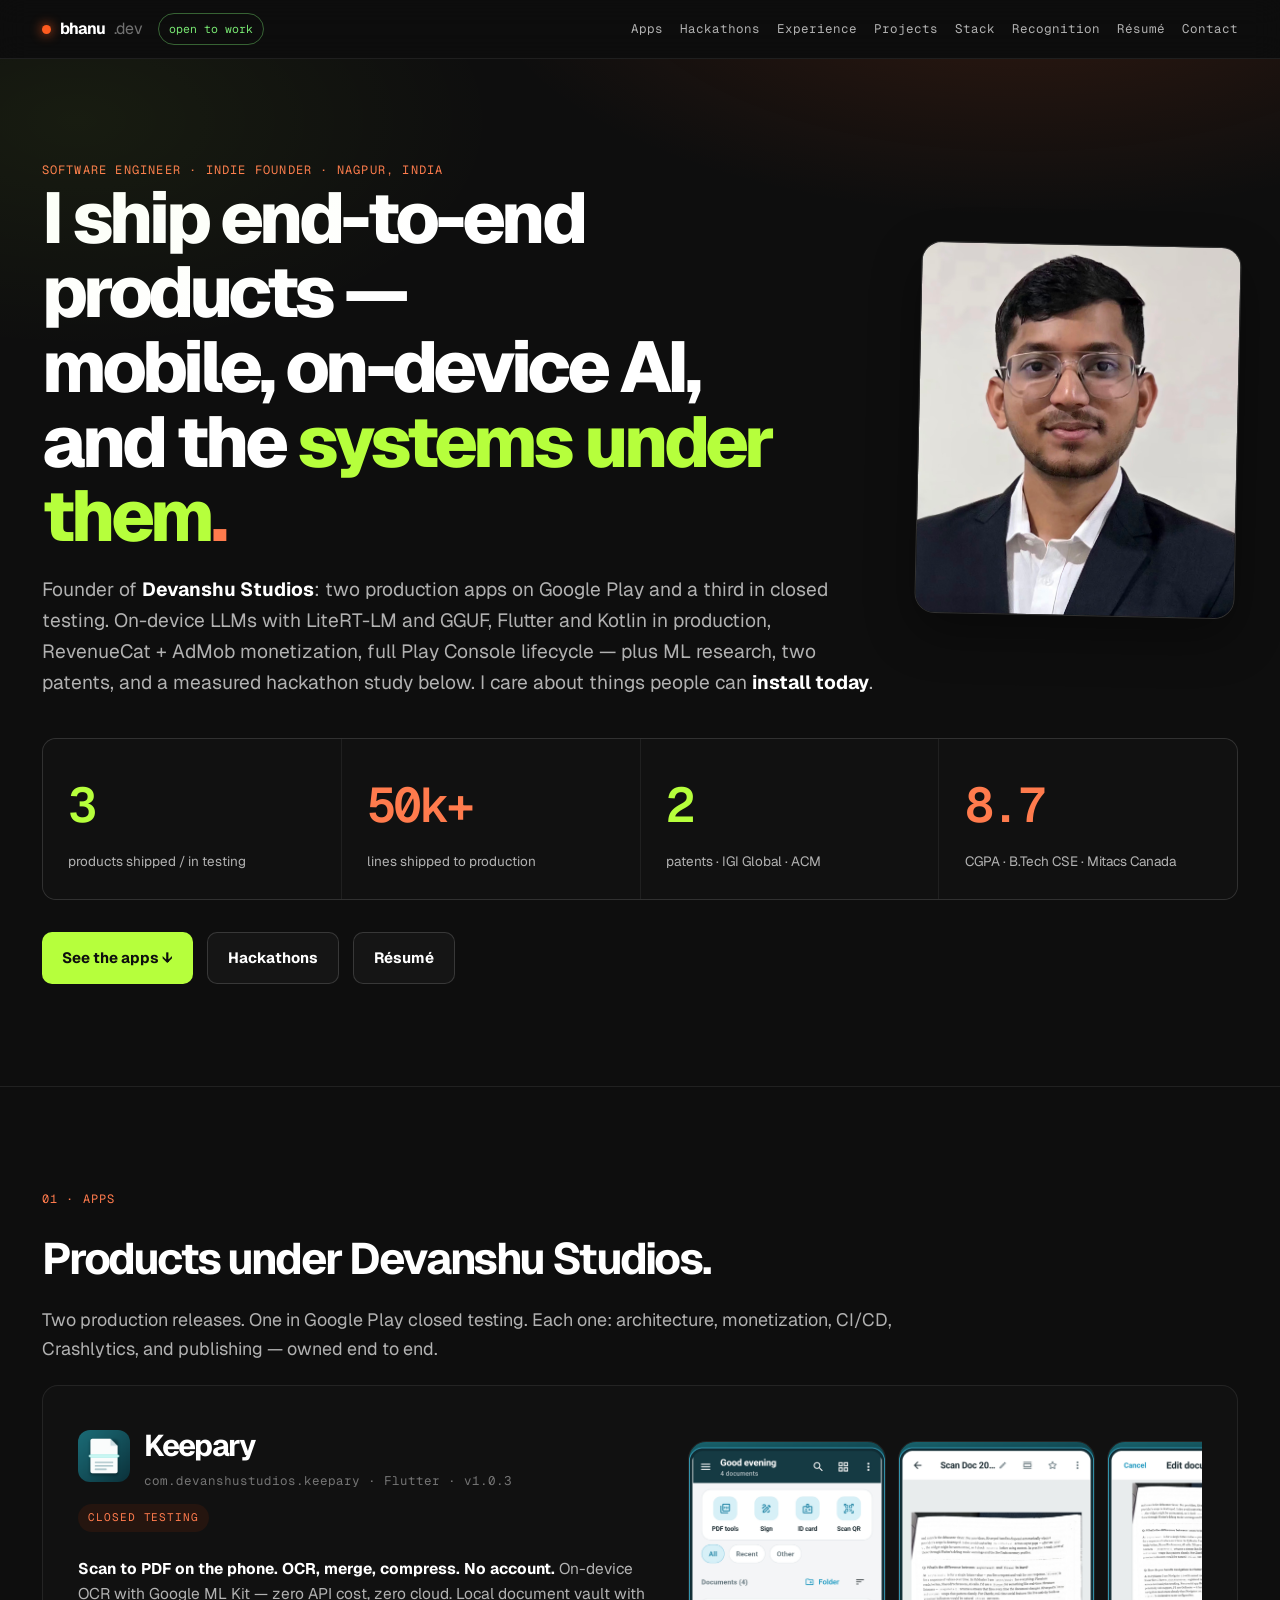
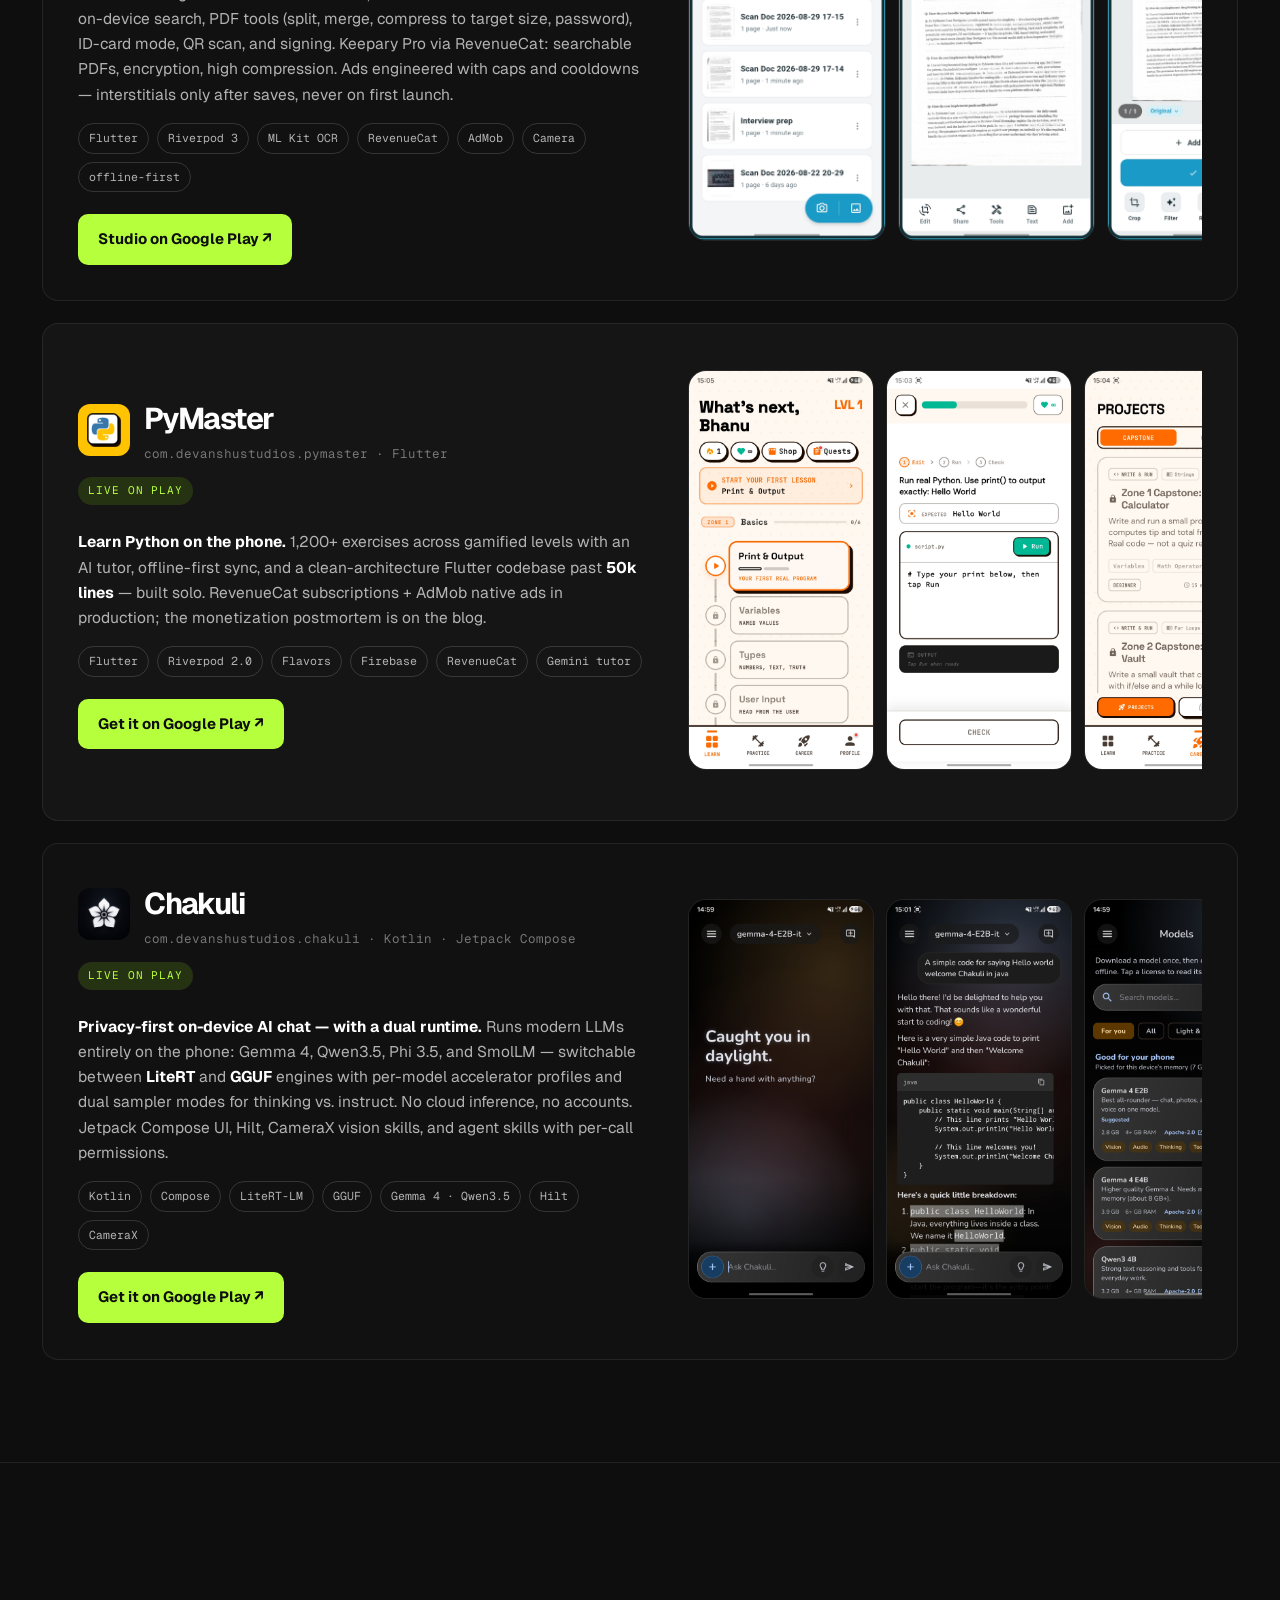
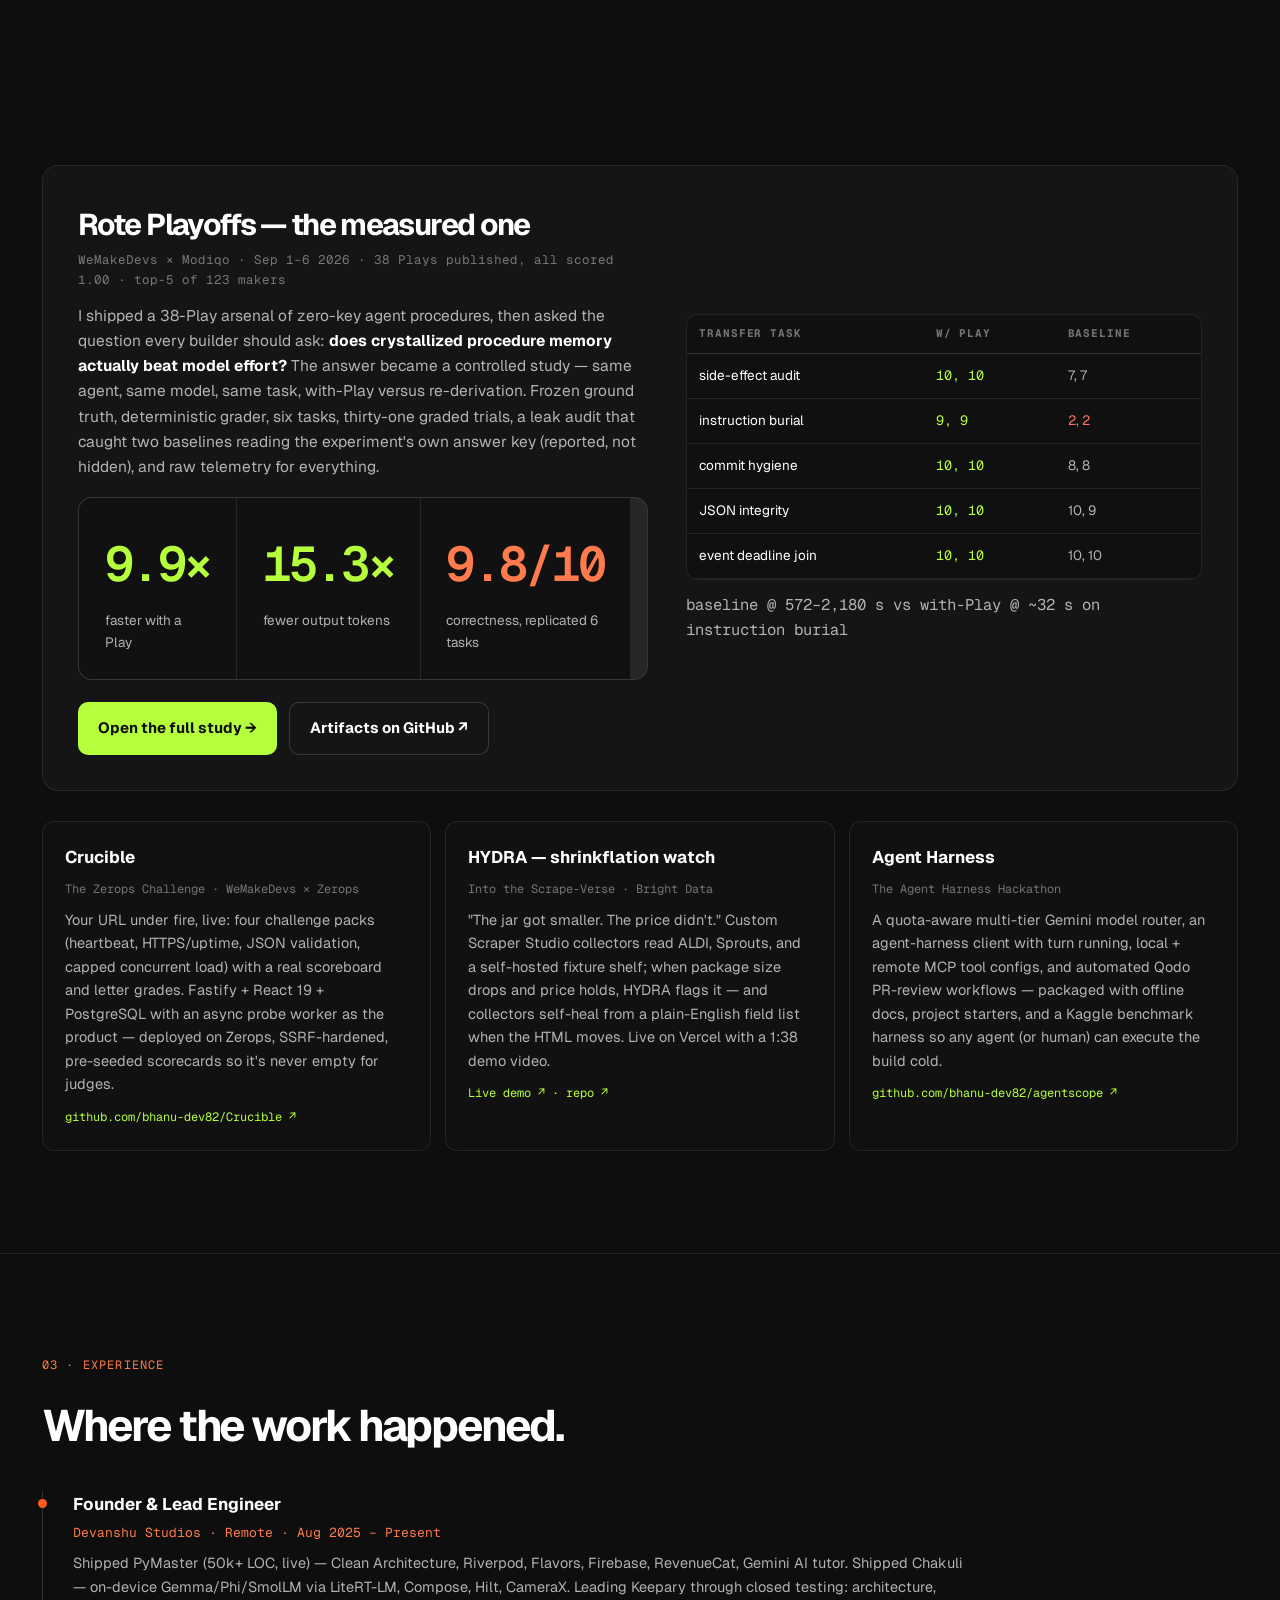
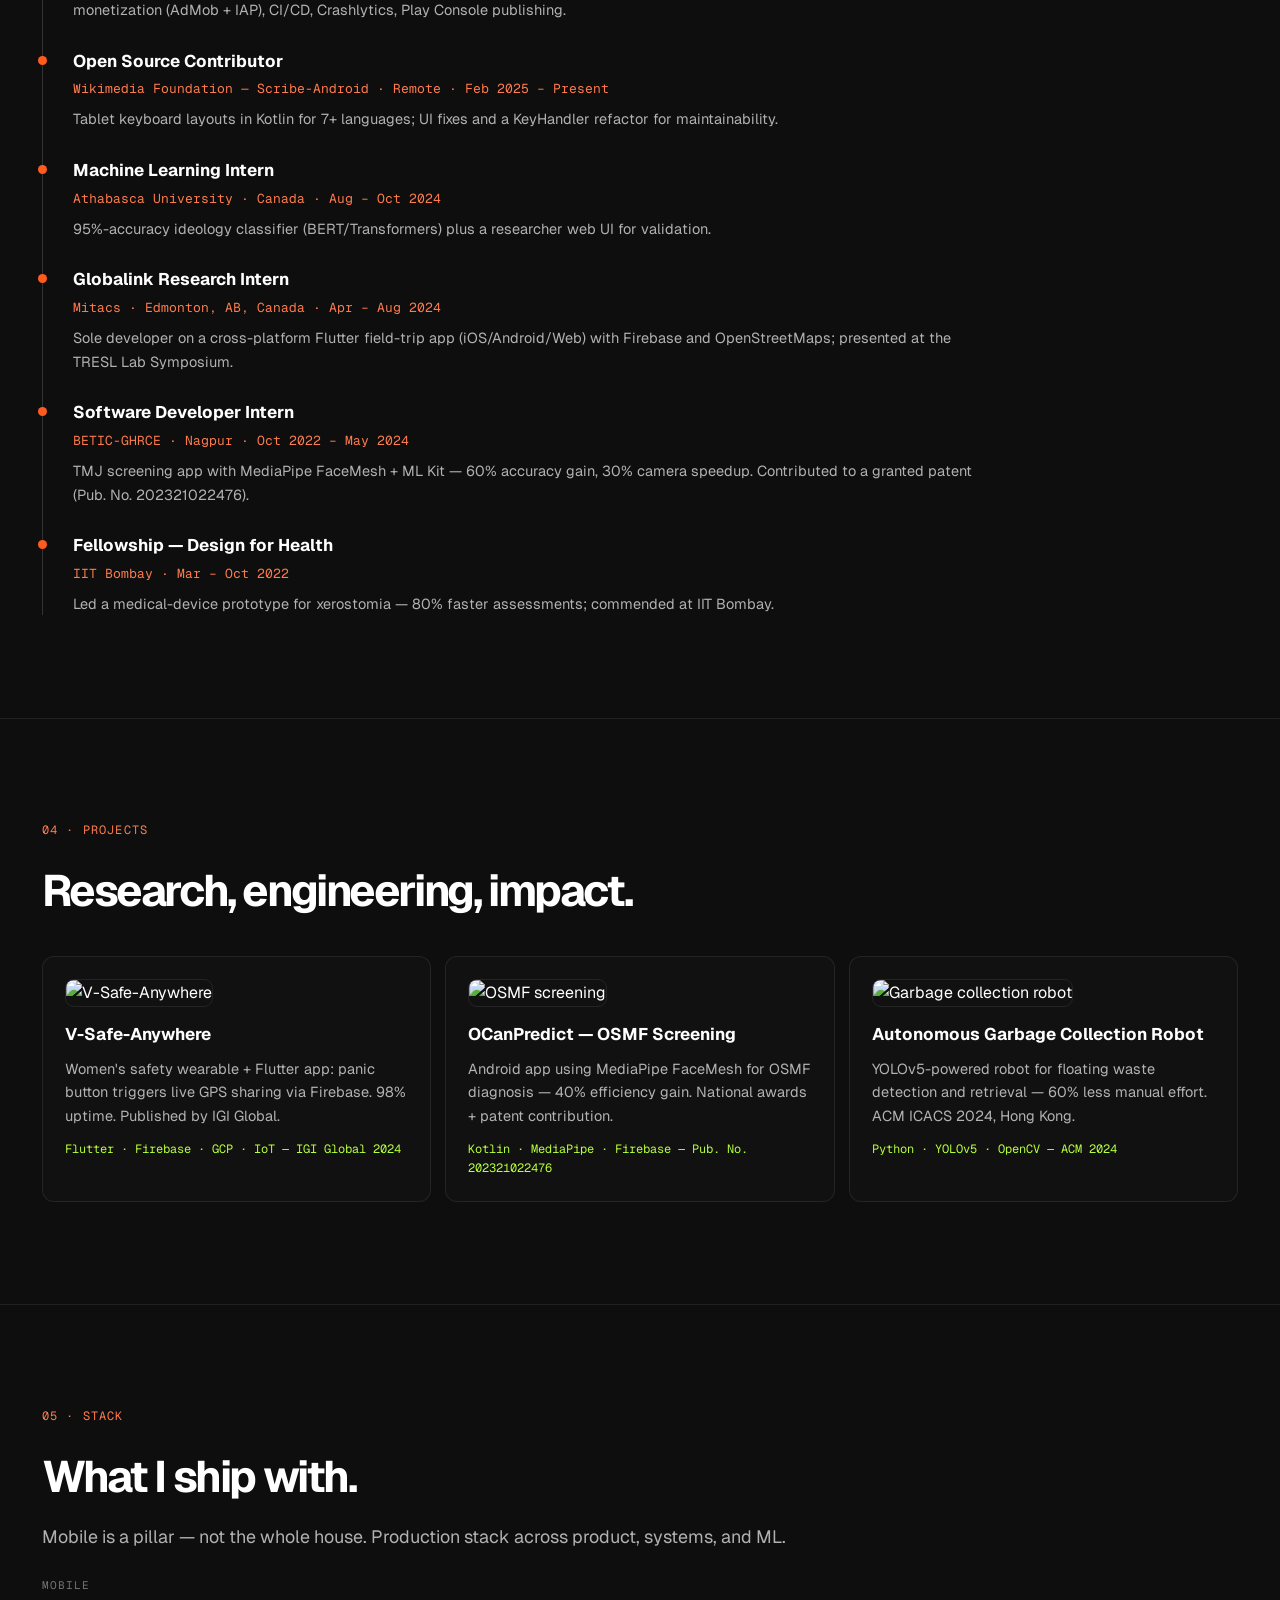
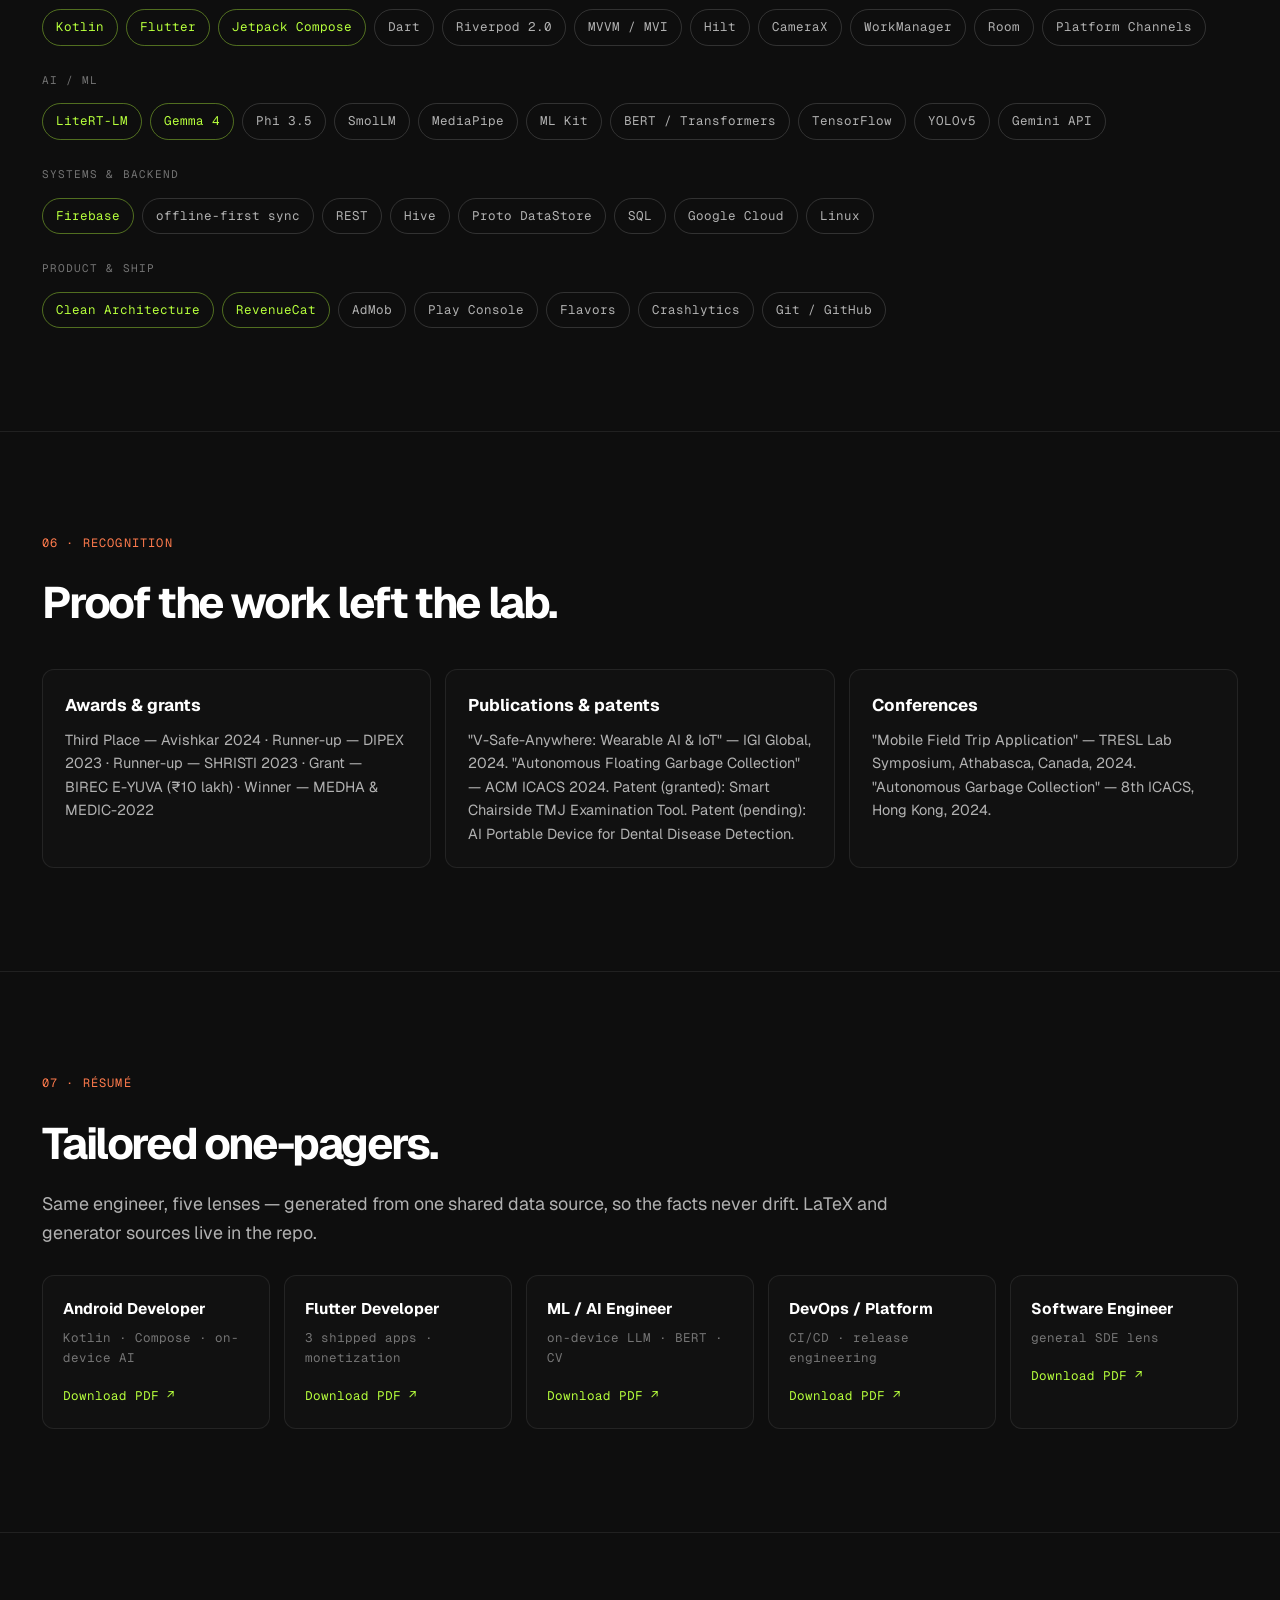
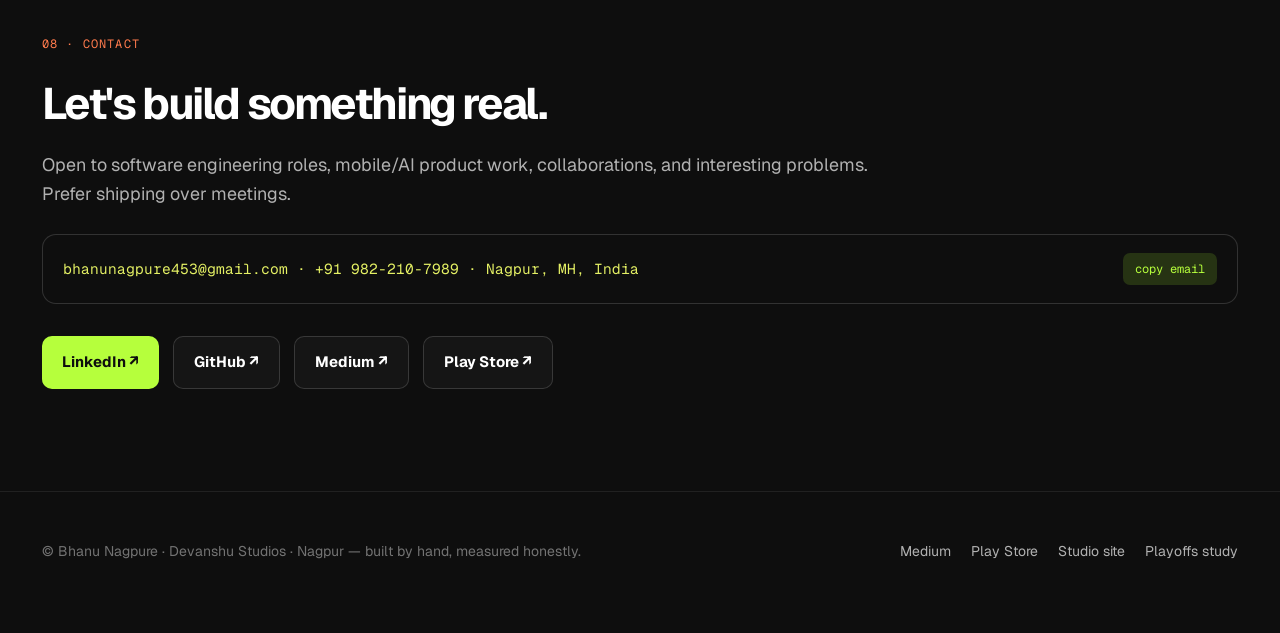
==== commit 199570b9: "Restore app card styling (regression fix), balanced columns" ====
--- a/index.html
+++ b/index.html
@@ -80,13 +80,17 @@
 .metric .v.o{color:var(--brand-ink)}
 .metric .k{color:var(--muted);font-size:13.5px;margin-top:7px}
 .hero-cta{display:flex;gap:14px;margin-top:32px;flex-wrap:wrap}
+.hero-grid{display:grid;grid-template-columns:1fr 320px;gap:clamp(24px,3.5vw,56px);align-items:center}
+.photo-wrap{display:flex;justify-content:center}
+.photo{width:100%;max-width:320px;aspect-ratio:.86;object-fit:cover;object-position:center 20%;border-radius:20px;border:1px solid var(--rule);box-shadow:var(--shadow,0 18px 48px rgba(0,0,0,.36));transform:rotate(1.2deg)}
 .btn{display:inline-flex;align-items:center;gap:9px;background:var(--accent);color:#0e0e0e;font-weight:700;padding:13px 20px;border-radius:10px;font-size:15px;cursor:pointer;border:0;transition:transform .24s var(--ease)}
 .btn:hover{transform:translateY(-2px)}
 .btn.ghost{background:var(--surface-muted);color:var(--text);border:1px solid var(--rule)}
 .rv{opacity:0;transform:translateY(18px);transition:opacity .7s var(--ease),transform .7s var(--ease)}
 .rv.on{opacity:1;transform:none}
 
-.app{display:grid;grid-template-columns:1.05fr .95fr;gap:clamp(24px,3vw,48px);background:var(--surface);border:1px solid var(--rule-subtle);border-radius:16px;padding:clamp(22px,2.8vw,40px);margin-top:22px}
+.app{display:grid;grid-template-columns:1.05fr .95fr;align-items:center;gap:clamp(24px,3vw,48px);background:var(--surface);border:1px solid var(--rule-subtle);border-radius:16px;padding:clamp(22px,2.8vw,40px);margin-top:22px}
+.app>*{min-width:0}
 .app.inverse{background:var(--surface-muted)}
 .app-head{display:flex;align-items:center;gap:14px;margin-bottom:12px}
 .app-head img.ic{width:52px;height:52px;border-radius:12px}
@@ -100,7 +104,7 @@
 .spec{display:flex;gap:8px;flex-wrap:wrap;margin-top:16px}
 .spec span{font-family:var(--mono);font-size:11.5px;border:1px solid var(--rule);border-radius:99px;padding:5px 10px;color:var(--muted)}
 .app-cta{display:flex;gap:12px;margin-top:22px;flex-wrap:wrap}
-.shots{display:flex;gap:12px;overflow-x:auto;padding:6px 2px;scroll-snap-type:x mandatory}
+.shots{display:flex;gap:12px;overflow-x:auto;padding:10px 2px 14px;scroll-snap-type:x mandatory;align-self:center}
 .shots img{height:400px;border-radius:18px;border:1px solid var(--rule-subtle);scroll-snap-align:center;flex:0 0 auto}
 .feat{width:100%;border-radius:12px;border:1px solid var(--rule-subtle);margin-bottom:14px}
 
@@ -133,7 +137,7 @@
 .group{margin-top:26px}
 .group .glabel{font-family:var(--mono);font-size:11px;letter-spacing:.1em;text-transform:uppercase;color:var(--faint)}
 
-.resume-grid{display:grid;grid-template-columns:repeat(4,1fr);gap:14px;margin-top:28px}
+.resume-grid{display:grid;grid-template-columns:repeat(auto-fit,minmax(200px,1fr));gap:14px;margin-top:28px}
 .resume{background:var(--surface);border:1px solid var(--rule-subtle);border-radius:12px;padding:20px;transition:border-color .24s var(--ease)}
 .resume:hover{border-color:var(--accent)}
 .resume .rt{font-weight:700;font-size:15.5px}
@@ -149,7 +153,7 @@
 footer a{color:var(--muted)}footer a:hover{color:var(--accent)}
 .flinks{display:flex;gap:20px;flex-wrap:wrap}
 
-@media (max-width:960px){.app{grid-template-columns:1fr}.grid3,.metrics,.resume-grid{grid-template-columns:1fr 1fr}nav .links{display:none}}
+@media (max-width:960px){.app{grid-template-columns:1fr}.grid3,.metrics,.resume-grid{grid-template-columns:1fr 1fr}nav .links{display:none}.hero-grid{grid-template-columns:1fr}.photo{max-width:200px;transform:none;margin:0 auto}}
 @media (max-width:600px){.grid3,.metrics,.resume-grid{grid-template-columns:1fr}.shots img{height:300px}}
 </style>
 </head>
@@ -160,16 +164,21 @@
     <span class="nav-brand"><span class="dot"></span>bhanu<span style="color:var(--faint);font-weight:400">.dev</span></span>
     <span class="open-chip">open to work</span>
     <div class="links">
-      <a href="#apps">Apps</a><a href="#playoffs">Case study</a><a href="#experience">Experience</a><a href="#projects">Projects</a><a href="#stack">Stack</a><a href="#recognition">Recognition</a><a href="#resume">Résumé</a><a href="#contact">Contact</a>
+      <a href="#apps">Apps</a><a href="#hackathons">Hackathons</a><a href="#experience">Experience</a><a href="#projects">Projects</a><a href="#stack">Stack</a><a href="#recognition">Recognition</a><a href="#resume">Résumé</a><a href="#contact">Contact</a>
     </div>
   </div>
 </nav>
 
 <header class="hero">
   <div class="wrap">
-    <div class="eyebrow rv">Software engineer · Indie founder · Nagpur, India</div>
-    <h1 class="h1 rv">I ship end-to-end products —<br>mobile, on-device AI,<br>and the <em>systems under them</em><span class="o">.</span></h1>
-    <p class="sub rv">Founder of <b style="color:var(--text)">Devanshu Studios</b>: two production apps on Google Play and a third in closed testing. On-device LLMs with LiteRT-LM, Flutter and Kotlin in production, RevenueCat + AdMob monetization, full Play Console lifecycle — plus ML research, two patents, and a measured hackathon study below. I care about things people can <b style="color:var(--text)">install today</b>.</p>
+    <div class="hero-grid">
+      <div>
+        <div class="eyebrow rv">Software engineer · Indie founder · Nagpur, India</div>
+        <h1 class="h1 rv">I ship end-to-end products —<br>mobile, on-device AI,<br>and the <em>systems under them</em><span class="o">.</span></h1>
+        <p class="sub rv">Founder of <b style="color:var(--text)">Devanshu Studios</b>: two production apps on Google Play and a third in closed testing. On-device LLMs with LiteRT-LM and GGUF, Flutter and Kotlin in production, RevenueCat + AdMob monetization, full Play Console lifecycle — plus ML research, two patents, and a measured hackathon study below. I care about things people can <b style="color:var(--text)">install today</b>.</p>
+      </div>
+      <div class="photo-wrap rv"><img class="photo" src="images/profile.jpg" alt="Bhanu Nagpure"></div>
+    </div>
     <div class="metrics rv">
       <div class="metric"><div class="v num">3</div><div class="k">products shipped / in testing</div></div>
       <div class="metric"><div class="v o num">50k+</div><div class="k">lines shipped to production</div></div>
@@ -178,7 +187,7 @@
     </div>
     <div class="hero-cta rv">
       <a class="btn" href="#apps">See the apps ↓</a>
-      <a class="btn ghost" href="#playoffs">The measured case study</a>
+      <a class="btn ghost" href="#hackathons">Hackathons</a>
       <a class="btn ghost" href="#resume">Résumé</a>
     </div>
   </div>
@@ -196,24 +205,20 @@
         <span class="badge testing">closed testing</span>
         <p><b>Scan to PDF on the phone. OCR, merge, compress. No account.</b> On-device OCR with Google ML Kit — zero API cost, zero cloud. Local document vault with on-device search, PDF tools (split, merge, compress to target size, password), ID-card mode, QR scan, and signing. Keepary Pro via RevenueCat: searchable PDFs, encryption, high compression. Ads engineered with caps and cooldowns — interstitials only after saves, never on first launch.</p>
         <div class="spec"><span>Flutter</span><span>Riverpod 3</span><span>ML Kit OCR</span><span>RevenueCat</span><span>AdMob</span><span>Camera</span><span>offline-first</span></div>
-        <div class="app-cta"><a class="btn ghost" href="https://play.google.com/store/apps/developer?id=Devanshu+Studios" target="_blank" rel="noopener">Studio on Google Play ↗</a></div>
-      </div>
-      <div>
-        <img class="feat" src="images/keepary/feature.png" alt="Keepary feature graphic">
-        <div class="shots">
-          <img src="images/keepary/home.png" alt="Keepary home vault" loading="lazy">
-          <img src="images/keepary/viewer.png" alt="Keepary document viewer" loading="lazy">
-          <img src="images/keepary/edit.png" alt="Keepary page editing" loading="lazy">
-          <img src="images/keepary/pdftools.png" alt="Keepary PDF tools" loading="lazy">
-          <img src="images/keepary/qr.png" alt="Keepary QR scanner" loading="lazy">
-        </div>
-        <p class="note">in closed testing — validating with a private cohort before public launch</p>
+        <div class="app-cta"><a class="btn" href="https://play.google.com/store/apps/developer?id=Devanshu+Studios" target="_blank" rel="noopener">Studio on Google Play ↗</a></div>
+      </div>
+      <div class="shots">
+        <img src="images/keepary/home.png" alt="Keepary home vault" loading="lazy">
+        <img src="images/keepary/viewer.png" alt="Keepary document viewer" loading="lazy">
+        <img src="images/keepary/edit.png" alt="Keepary page editing" loading="lazy">
+        <img src="images/keepary/compress.png" alt="Keepary compression" loading="lazy">
+        <img src="images/keepary/pdftools.png" alt="Keepary PDF tools" loading="lazy">
       </div>
     </div>
 
     <div class="app inverse rv">
       <div>
-        <div class="app-head"><div><h3>PyMaster</h3><div class="tag">com.devanshustudios.pymaster · Flutter</div></div></div>
+        <div class="app-head"><img class="ic" src="images/PyMaster.png" alt="PyMaster logo"><div><h3>PyMaster</h3><div class="tag">com.devanshustudios.pymaster · Flutter</div></div></div>
         <span class="badge live">live on play</span>
         <p><b>Learn Python on the phone.</b> 1,200+ exercises across gamified levels with an AI tutor, offline-first sync, and a clean-architecture Flutter codebase past <b>50k lines</b> — built solo. RevenueCat subscriptions + AdMob native ads in production; the monetization postmortem is on the blog.</p>
         <div class="spec"><span>Flutter</span><span>Riverpod 2.0</span><span>Flavors</span><span>Firebase</span><span>RevenueCat</span><span>Gemini tutor</span></div>
@@ -228,11 +233,11 @@
 
     <div class="app rv">
       <div>
-        <div class="app-head"><div><h3>Chakuli</h3><div class="tag">com.devanshustudios.chakuli · Kotlin · Jetpack Compose</div></div></div>
-        <span class="badge prod">production</span>
-        <p><b>Privacy-first on-device AI chat.</b> Gemma 2/3, Phi 3.5, and SmolLM run entirely on the phone via LiteRT-LM — no cloud inference, no accounts. Jetpack Compose UI, Hilt, CameraX vision skills, and agent skills for actions beyond chat.</p>
-        <div class="spec"><span>Kotlin</span><span>Compose</span><span>LiteRT-LM</span><span>Gemma · Phi · SmolLM</span><span>Hilt</span><span>CameraX</span></div>
-        <div class="app-cta"><a class="btn ghost" href="https://play.google.com/store/apps/developer?id=Devanshu+Studios" target="_blank" rel="noopener">View on Google Play ↗</a></div>
+        <div class="app-head"><img class="ic" src="images/chakuli.png" alt="Chakuli logo"><div><h3>Chakuli</h3><div class="tag">com.devanshustudios.chakuli · Kotlin · Jetpack Compose</div></div></div>
+        <span class="badge prod">live on play</span>
+        <p><b>Privacy-first on-device AI chat — with a dual runtime.</b> Runs modern LLMs entirely on the phone: Gemma 4, Qwen3.5, Phi 3.5, and SmolLM — switchable between <b>LiteRT</b> and <b>GGUF</b> engines with per-model accelerator profiles and dual sampler modes for thinking vs. instruct. No cloud inference, no accounts. Jetpack Compose UI, Hilt, CameraX vision skills, and agent skills with per-call permissions.</p>
+        <div class="spec"><span>Kotlin</span><span>Compose</span><span>LiteRT-LM</span><span>GGUF</span><span>Gemma 4 · Qwen3.5</span><span>Hilt</span><span>CameraX</span></div>
+        <div class="app-cta"><a class="btn" href="https://play.google.com/store/apps/details?id=com.devanshustudios.chakuli" target="_blank" rel="noopener">Get it on Google Play ↗</a></div>
       </div>
       <div class="shots">
         <img src="images/app_screenshots/chakuli/chakuli_1.jpg" alt="Chakuli screenshot 1" loading="lazy">
@@ -243,31 +248,45 @@
   </div>
 </section>
 
-<section id="playoffs">
-  <div class="wrap">
-    <div class="eyebrow rv">02 · case study</div>
-    <h2 class="rv">The Rote Playoffs study: procedure memory beats model effort.</h2>
-    <p class="lede rv">For the WeMakeDevs × Modiqo hackathon I shipped 38 zero-key "Plays" (all scored 1.00, top-5 of 123 makers), then ran a controlled experiment: the same agent, model, and task — with a crystallized procedure versus re-deriving it from scratch. Frozen ground truth, deterministic grader, six tasks, leak audit, raw telemetry published.</p>
-    <div class="metrics rv" style="margin-top:30px">
-      <div class="metric"><div class="v num">9.9×</div><div class="k">faster with a Play (36.7 s vs 362.7 s)</div></div>
-      <div class="metric"><div class="v num">15.3×</div><div class="k">fewer output tokens</div></div>
-      <div class="metric"><div class="v o num">9.8/10</div><div class="k">with-Play correctness, replicated over 6 tasks</div></div>
-      <div class="metric"><div class="v o num">38</div><div class="k">Plays published · every one 1.00</div></div>
-    </div>
-    <div class="scroll rv"><table class="tbl">
-      <thead><tr><th>transfer task</th><th>with-Play</th><th>baseline</th><th>what separates them</th></tr></thead>
-      <tbody>
-        <tr><td>side-effect audit — claim-vs-observation join</td><td class="mono" style="color:var(--accent)">10, 10</td><td>7, 7</td><td>exact path-mention semantics</td></tr>
-        <tr><td>instruction burial — rules past the attention cliff</td><td class="mono" style="color:var(--accent)">9, 9 @ ~32 s</td><td style="color:var(--danger)">2, 2 @ 572–2,180 s</td><td>one baseline run: 36 minutes, wrong answer</td></tr>
-        <tr><td>commit hygiene — convention classification</td><td class="mono" style="color:var(--accent)">10, 10</td><td>8, 8</td><td>invented a looser convention</td></tr>
-        <tr><td>JSON integrity — error localization</td><td class="mono" style="color:var(--accent)">10, 10</td><td>10, 9</td><td>method well-known; re-derivation cheap</td></tr>
-        <tr><td>event deadline — live multi-source join</td><td class="mono" style="color:var(--accent)">10, 10</td><td>10, 10</td><td>correct but 3–4× slower</td></tr>
-      </tbody>
-    </table></div>
-    <p class="note rv">The boundary is the finding: procedure memory adds nothing where the method is common knowledge — and is decisive everywhere else. Two baseline trials found the experiment's own answer key on disk; kept, reported, protocol amended. Full study with per-trial telemetry, grader, and paper:</p>
-    <div class="hero-cta rv">
-      <a class="btn" href="playoffs/">Open the full study →</a>
-      <a class="btn ghost" href="https://github.com/bhanu-dev82/roll/tree/main/benchmark" target="_blank" rel="noopener">Benchmark artifacts on GitHub ↗</a>
+<section id="hackathons">
+  <div class="wrap">
+    <div class="eyebrow rv">02 · hackathons & case studies</div>
+    <h2 class="rv">I don't just attend hackathons — I measure what I build.</h2>
+    <p class="lede rv">Four hackathons this season: WeMakeDevs × Modiqo, the Zerops Challenge, Bright Data's Into the Scrape-Verse, and the Agent Harness Hackathon. One of them turned into a full research study.</p>
+
+    <div class="app inverse rv" style="margin-top:26px">
+      <div>
+        <div class="app-head"><div><h3>Rote Playoffs — the measured one</h3><div class="tag">WeMakeDevs × Modiqo · Sep 1–6 2026 · 38 Plays published, all scored 1.00 · top-5 of 123 makers</div></div></div>
+        <p>I shipped a 38-Play arsenal of zero-key agent procedures, then asked the question every builder should ask: <b>does crystallized procedure memory actually beat model effort?</b> The answer became a controlled study — same agent, same model, same task, with-Play versus re-derivation. Frozen ground truth, deterministic grader, six tasks, thirty-one graded trials, a leak audit that caught two baselines reading the experiment's own answer key (reported, not hidden), and raw telemetry for everything.</p>
+        <div class="metrics rv" style="margin-top:18px">
+          <div class="metric"><div class="v num">9.9×</div><div class="k">faster with a Play</div></div>
+          <div class="metric"><div class="v num">15.3×</div><div class="k">fewer output tokens</div></div>
+          <div class="metric"><div class="v o num">9.8/10</div><div class="k">correctness, replicated 6 tasks</div></div>
+        </div>
+        <div class="app-cta">
+          <a class="btn" href="playoffs/">Open the full study →</a>
+          <a class="btn ghost" href="https://github.com/bhanu-dev82/roll/tree/main/benchmark" target="_blank" rel="noopener">Artifacts on GitHub ↗</a>
+        </div>
+      </div>
+      <div>
+        <div class="scroll"><table class="tbl">
+          <thead><tr><th>transfer task</th><th>w/ Play</th><th>baseline</th></tr></thead>
+          <tbody>
+            <tr><td>side-effect audit</td><td class="mono" style="color:var(--accent)">10, 10</td><td>7, 7</td></tr>
+            <tr><td>instruction burial</td><td class="mono" style="color:var(--accent)">9, 9</td><td style="color:var(--danger)">2, 2</td></tr>
+            <tr><td>commit hygiene</td><td class="mono" style="color:var(--accent)">10, 10</td><td>8, 8</td></tr>
+            <tr><td>JSON integrity</td><td class="mono" style="color:var(--accent)">10, 10</td><td>10, 9</td></tr>
+            <tr><td>event deadline join</td><td class="mono" style="color:var(--accent)">10, 10</td><td>10, 10</td></tr>
+          </tbody>
+        </table></div>
+        <p class="note">baseline @ 572–2,180 s vs with-Play @ ~32 s on instruction burial</p>
+      </div>
+    </div>
+
+    <div class="grid3 rv">
+      <div class="card"><h3>Crucible</h3><div class="tag" style="font-family:var(--mono);font-size:12px;color:var(--faint);margin-bottom:8px">The Zerops Challenge · WeMakeDevs × Zerops</div><p>Your URL under fire, live: four challenge packs (heartbeat, HTTPS/uptime, JSON validation, capped concurrent load) with a real scoreboard and letter grades. Fastify + React 19 + PostgreSQL with an async probe worker as the product — deployed on Zerops, SSRF-hardened, pre-seeded scorecards so it's never empty for judges.</p><span class="m"><a href="https://github.com/bhanu-dev82/Crucible" target="_blank" rel="noopener" style="color:var(--accent)">github.com/bhanu-dev82/Crucible ↗</a></span></div>
+      <div class="card"><h3>HYDRA — shrinkflation watch</h3><div class="tag" style="font-family:var(--mono);font-size:12px;color:var(--faint);margin-bottom:8px">Into the Scrape-Verse · Bright Data</div><p>"The jar got smaller. The price didn't." Custom Scraper Studio collectors read ALDI, Sprouts, and a self-hosted fixture shelf; when package size drops and price holds, HYDRA flags it — and collectors self-heal from a plain-English field list when the HTML moves. Live on Vercel with a 1:38 demo video.</p><span class="m"><a href="https://hydra-fleet-agent-i.vercel.app/" target="_blank" rel="noopener" style="color:var(--accent)">Live demo ↗</a> · <a href="https://github.com/bhanu-dev82/HYDRA-shrinkflation-watch-" target="_blank" rel="noopener" style="color:var(--accent)">repo ↗</a></span></div>
+      <div class="card"><h3>Agent Harness</h3><div class="tag" style="font-family:var(--mono);font-size:12px;color:var(--faint);margin-bottom:8px">The Agent Harness Hackathon</div><p>A quota-aware multi-tier Gemini model router, an agent-harness client with turn running, local + remote MCP tool configs, and automated Qodo PR-review workflows — packaged with offline docs, project starters, and a Kaggle benchmark harness so any agent (or human) can execute the build cold.</p><span class="m"><a href="https://github.com/bhanu-dev82/agentscope" target="_blank" rel="noopener" style="color:var(--accent)">github.com/bhanu-dev82/agentscope ↗</a></span></div>
     </div>
   </div>
 </section>
@@ -305,7 +324,7 @@
     <h2 class="rv">What I ship with.</h2>
     <p class="lede rv">Mobile is a pillar — not the whole house. Production stack across product, systems, and ML.</p>
     <div class="group rv"><div class="glabel">mobile</div><div class="chips"><span class="hot">Kotlin</span><span class="hot">Flutter</span><span class="hot">Jetpack Compose</span><span>Dart</span><span>Riverpod 2.0</span><span>MVVM / MVI</span><span>Hilt</span><span>CameraX</span><span>WorkManager</span><span>Room</span><span>Platform Channels</span></div></div>
-    <div class="group rv"><div class="glabel">ai / ml</div><div class="chips"><span class="hot">LiteRT-LM</span><span class="hot">Gemma 2/3</span><span>Phi 3.5</span><span>SmolLM</span><span>MediaPipe</span><span>ML Kit</span><span>BERT / Transformers</span><span>TensorFlow</span><span>YOLOv5</span><span>Gemini API</span></div></div>
+    <div class="group rv"><div class="glabel">ai / ml</div><div class="chips"><span class="hot">LiteRT-LM</span><span class="hot">Gemma 4</span><span>Phi 3.5</span><span>SmolLM</span><span>MediaPipe</span><span>ML Kit</span><span>BERT / Transformers</span><span>TensorFlow</span><span>YOLOv5</span><span>Gemini API</span></div></div>
     <div class="group rv"><div class="glabel">systems & backend</div><div class="chips"><span class="hot">Firebase</span><span>offline-first sync</span><span>REST</span><span>Hive</span><span>Proto DataStore</span><span>SQL</span><span>Google Cloud</span><span>Linux</span></div></div>
     <div class="group rv"><div class="glabel">product & ship</div><div class="chips"><span class="hot">Clean Architecture</span><span class="hot">RevenueCat</span><span>AdMob</span><span>Play Console</span><span>Flavors</span><span>Crashlytics</span><span>Git / GitHub</span></div></div>
   </div>
@@ -327,12 +346,13 @@
   <div class="wrap">
     <div class="eyebrow rv">07 · résumé</div>
     <h2 class="rv">Tailored one-pagers.</h2>
-    <p class="lede rv">Same engineer, three lenses. LaTeX sources live in the repo.</p>
+    <p class="lede rv">Same engineer, five lenses — generated from one shared data source, so the facts never drift. LaTeX and generator sources live in the repo.</p>
     <div class="resume-grid rv">
-      <div class="resume"><div class="rt">Mobile Engineer</div><div class="rd">Android · Flutter · Play</div><a href="resumes/Resume_Andorid_flutter.pdf" target="_blank">Download PDF ↗</a></div>
-      <div class="resume"><div class="rt">DevOps / Platform</div><div class="rd">CI/CD · cloud · systems</div><a href="resumes/Bhanu_Nagpure_DevOps.pdf" target="_blank">Download PDF ↗</a></div>
-      <div class="resume"><div class="rt">Software Engineer</div><div class="rd">general SDE lens</div><a href="resumes/Bhanu_nagpure_1p.pdf" target="_blank">Download PDF ↗</a></div>
-      <div class="resume"><div class="rt">Full CV</div><div class="rd">everything, one document</div><a href="Resume_Bhanu.pdf" target="_blank">Download PDF ↗</a></div>
+      <div class="resume"><div class="rt">Android Developer</div><div class="rd">Kotlin · Compose · on-device AI</div><a href="resumes/android/Bhanu_Nagpure_Android.pdf" target="_blank">Download PDF ↗</a></div>
+      <div class="resume"><div class="rt">Flutter Developer</div><div class="rd">3 shipped apps · monetization</div><a href="resumes/flutter/Bhanu_Nagpure_Flutter.pdf" target="_blank">Download PDF ↗</a></div>
+      <div class="resume"><div class="rt">ML / AI Engineer</div><div class="rd">on-device LLM · BERT · CV</div><a href="resumes/ml/Bhanu_Nagpure_ML_Engineer.pdf" target="_blank">Download PDF ↗</a></div>
+      <div class="resume"><div class="rt">DevOps / Platform</div><div class="rd">CI/CD · release engineering</div><a href="resumes/devops/Bhanu_Nagpure_DevOps.pdf" target="_blank">Download PDF ↗</a></div>
+      <div class="resume"><div class="rt">Software Engineer</div><div class="rd">general SDE lens</div><a href="resumes/sde/Bhanu_Nagpure_SDE.pdf" target="_blank">Download PDF ↗</a></div>
     </div>
   </div>
 </section>
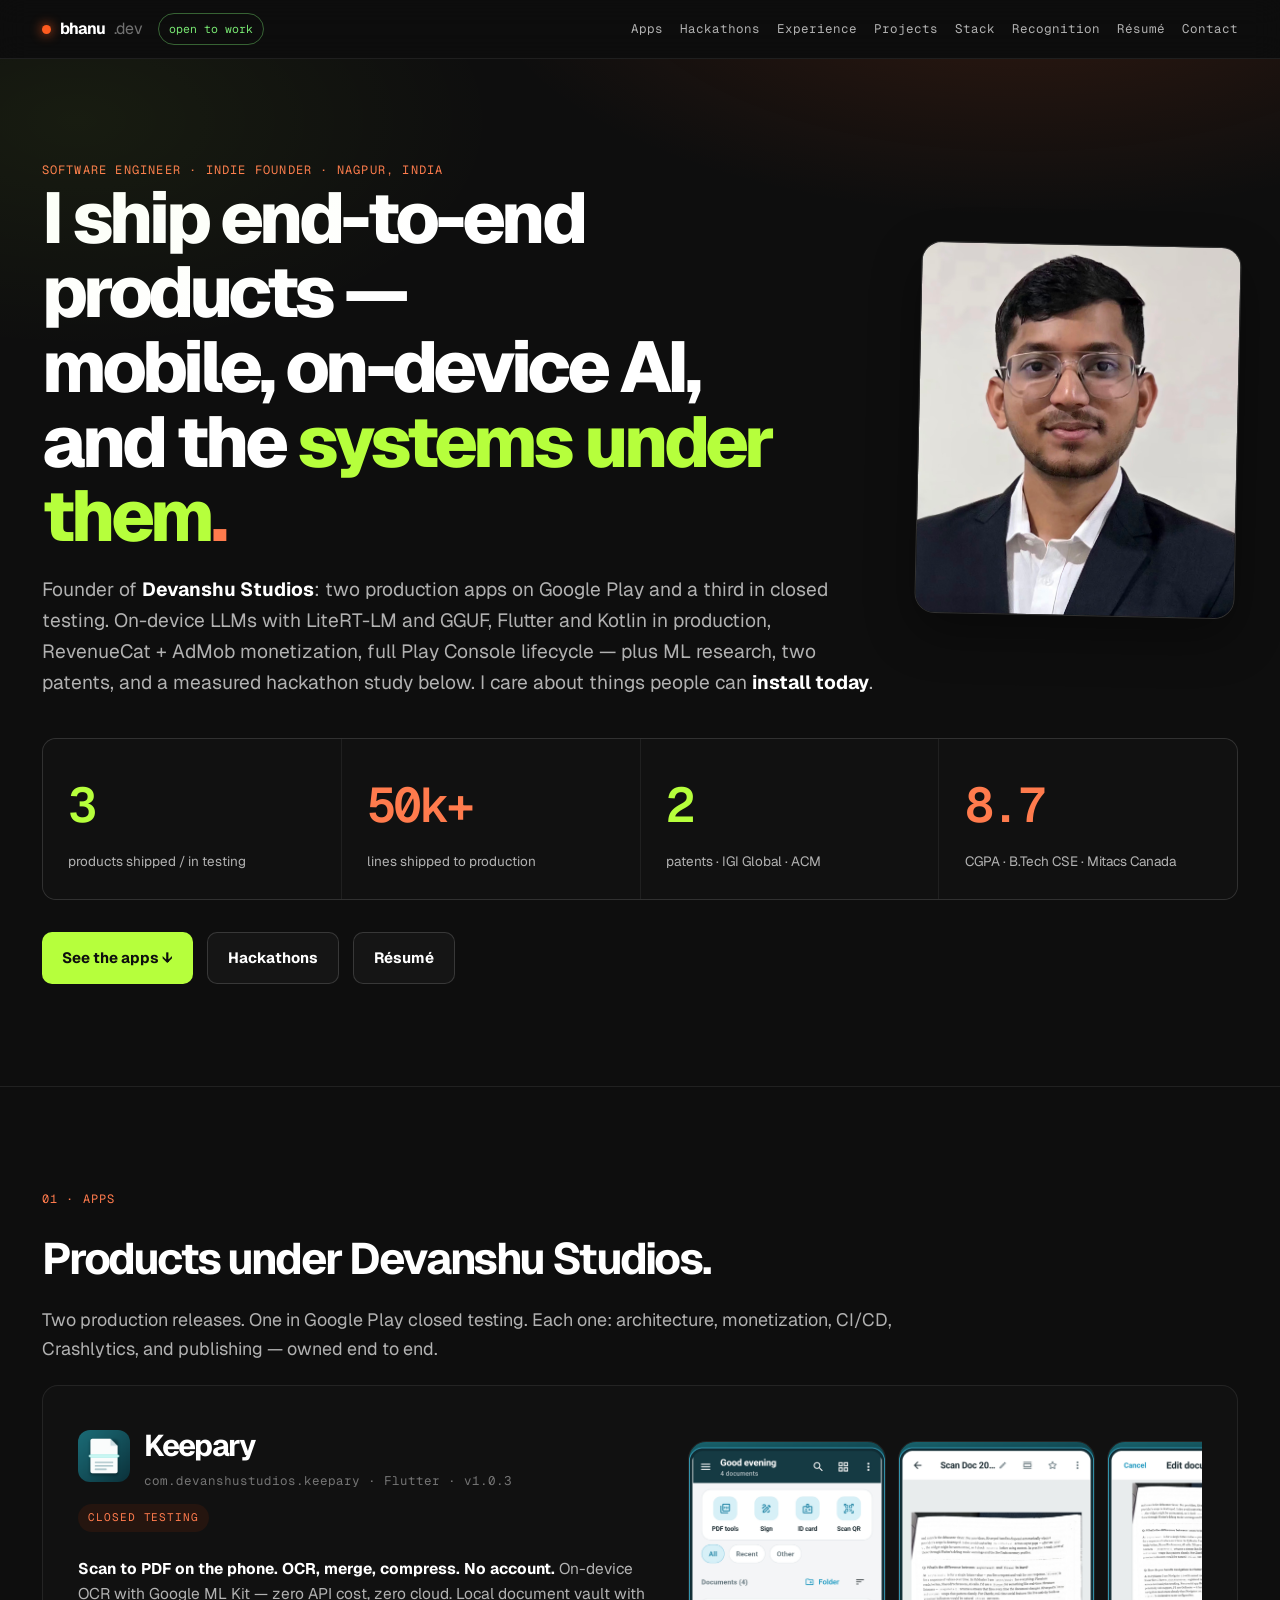
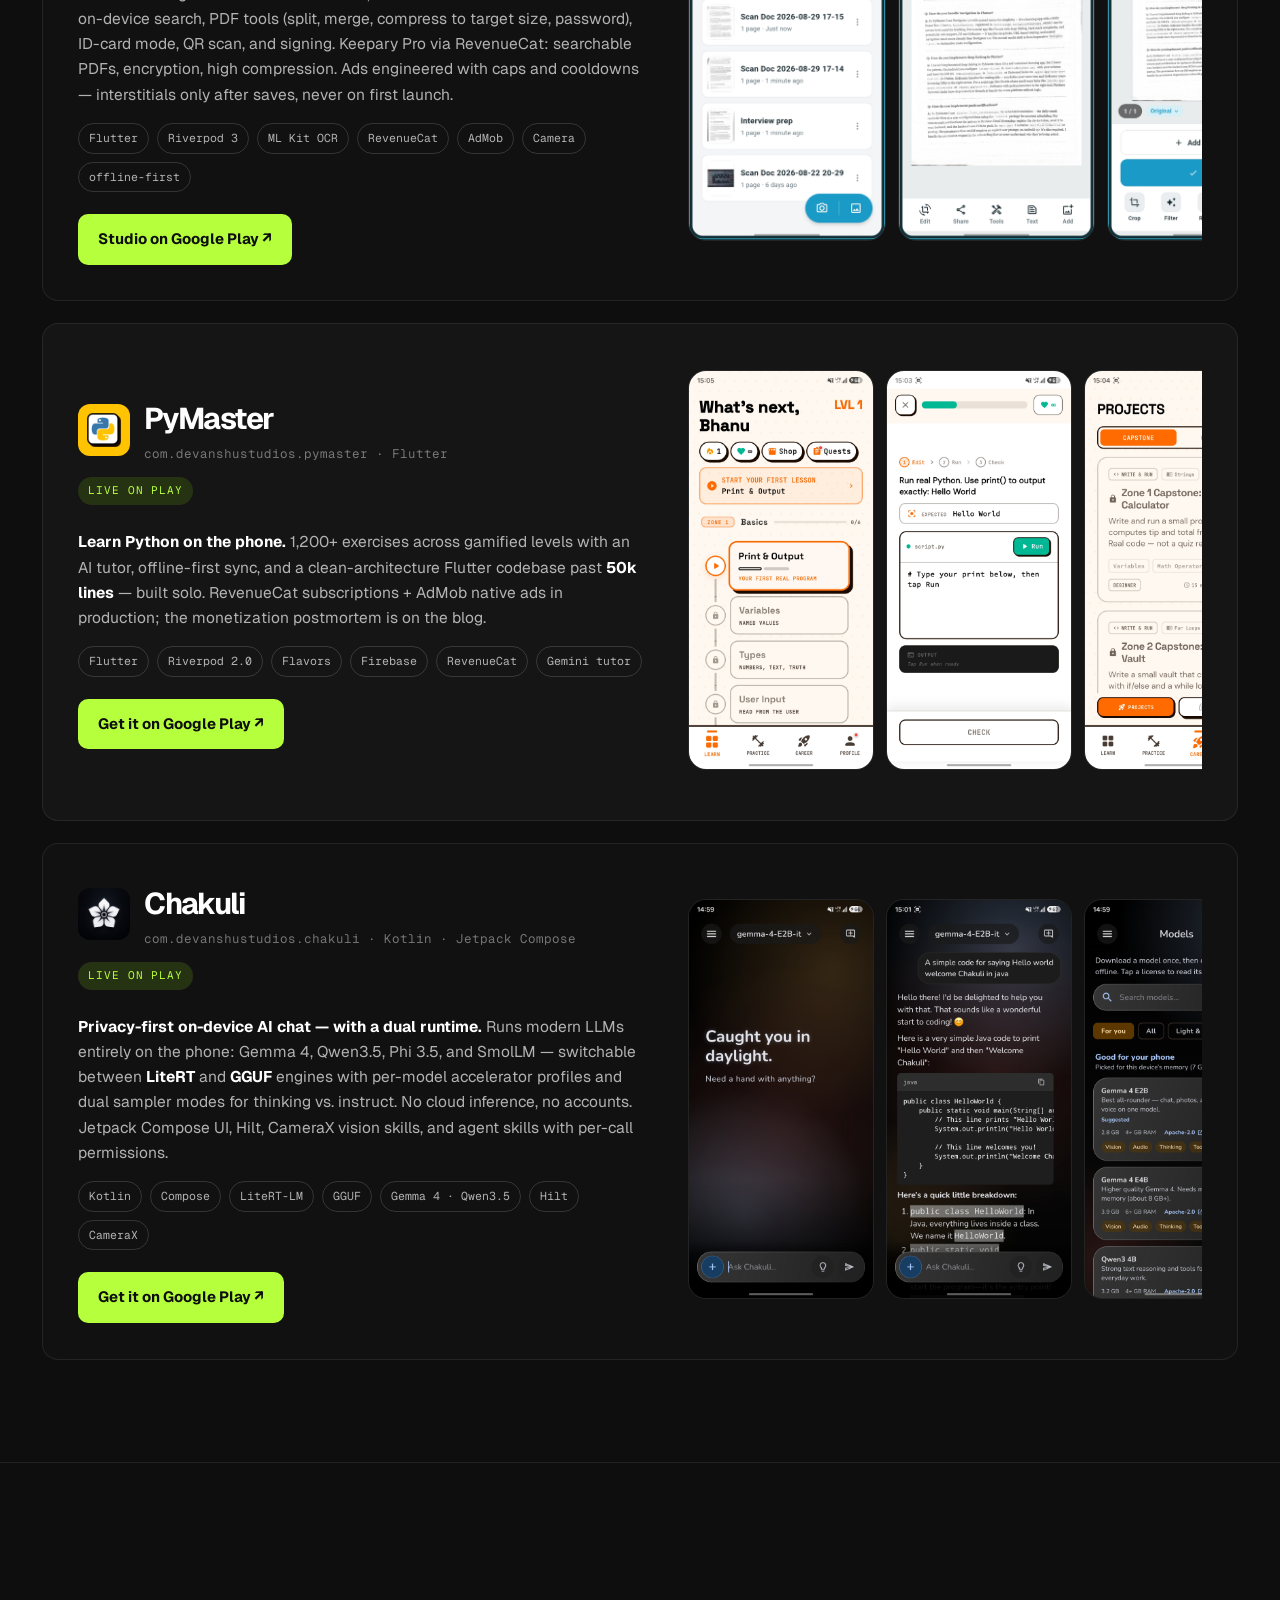
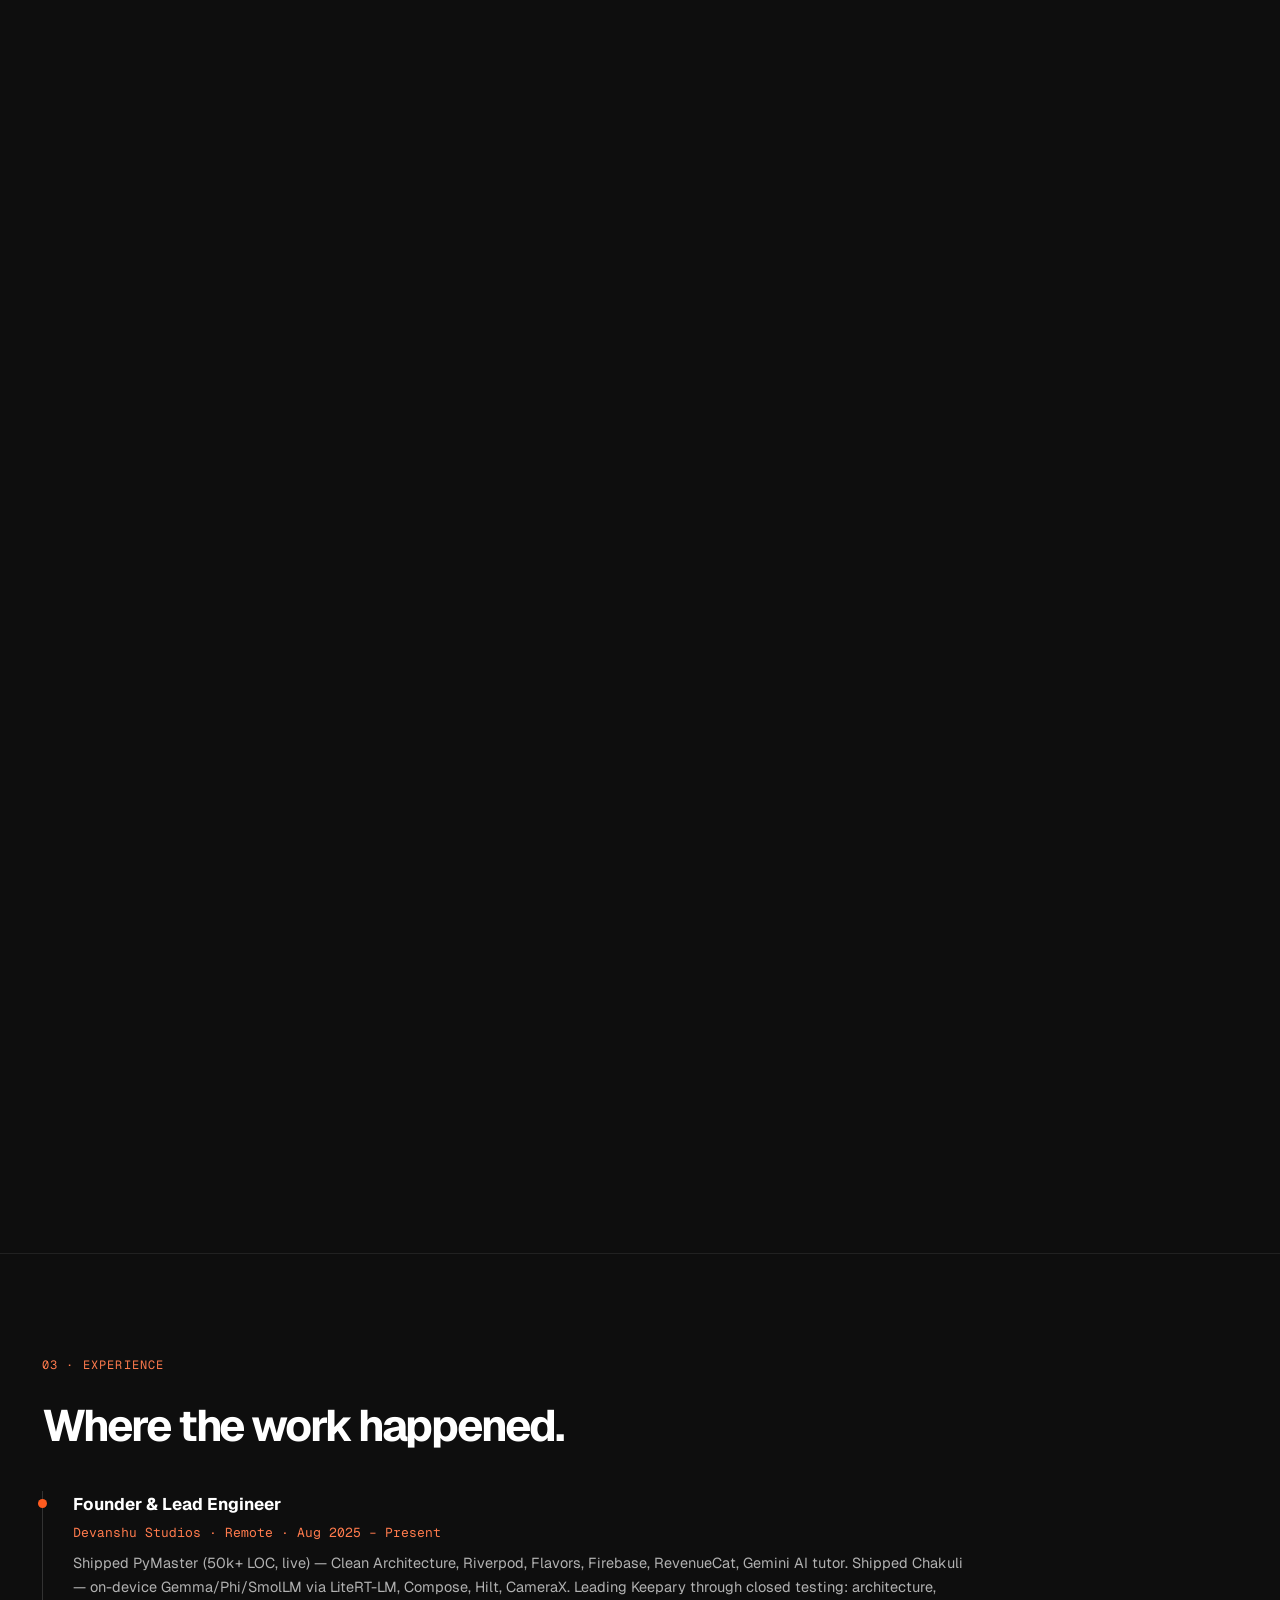
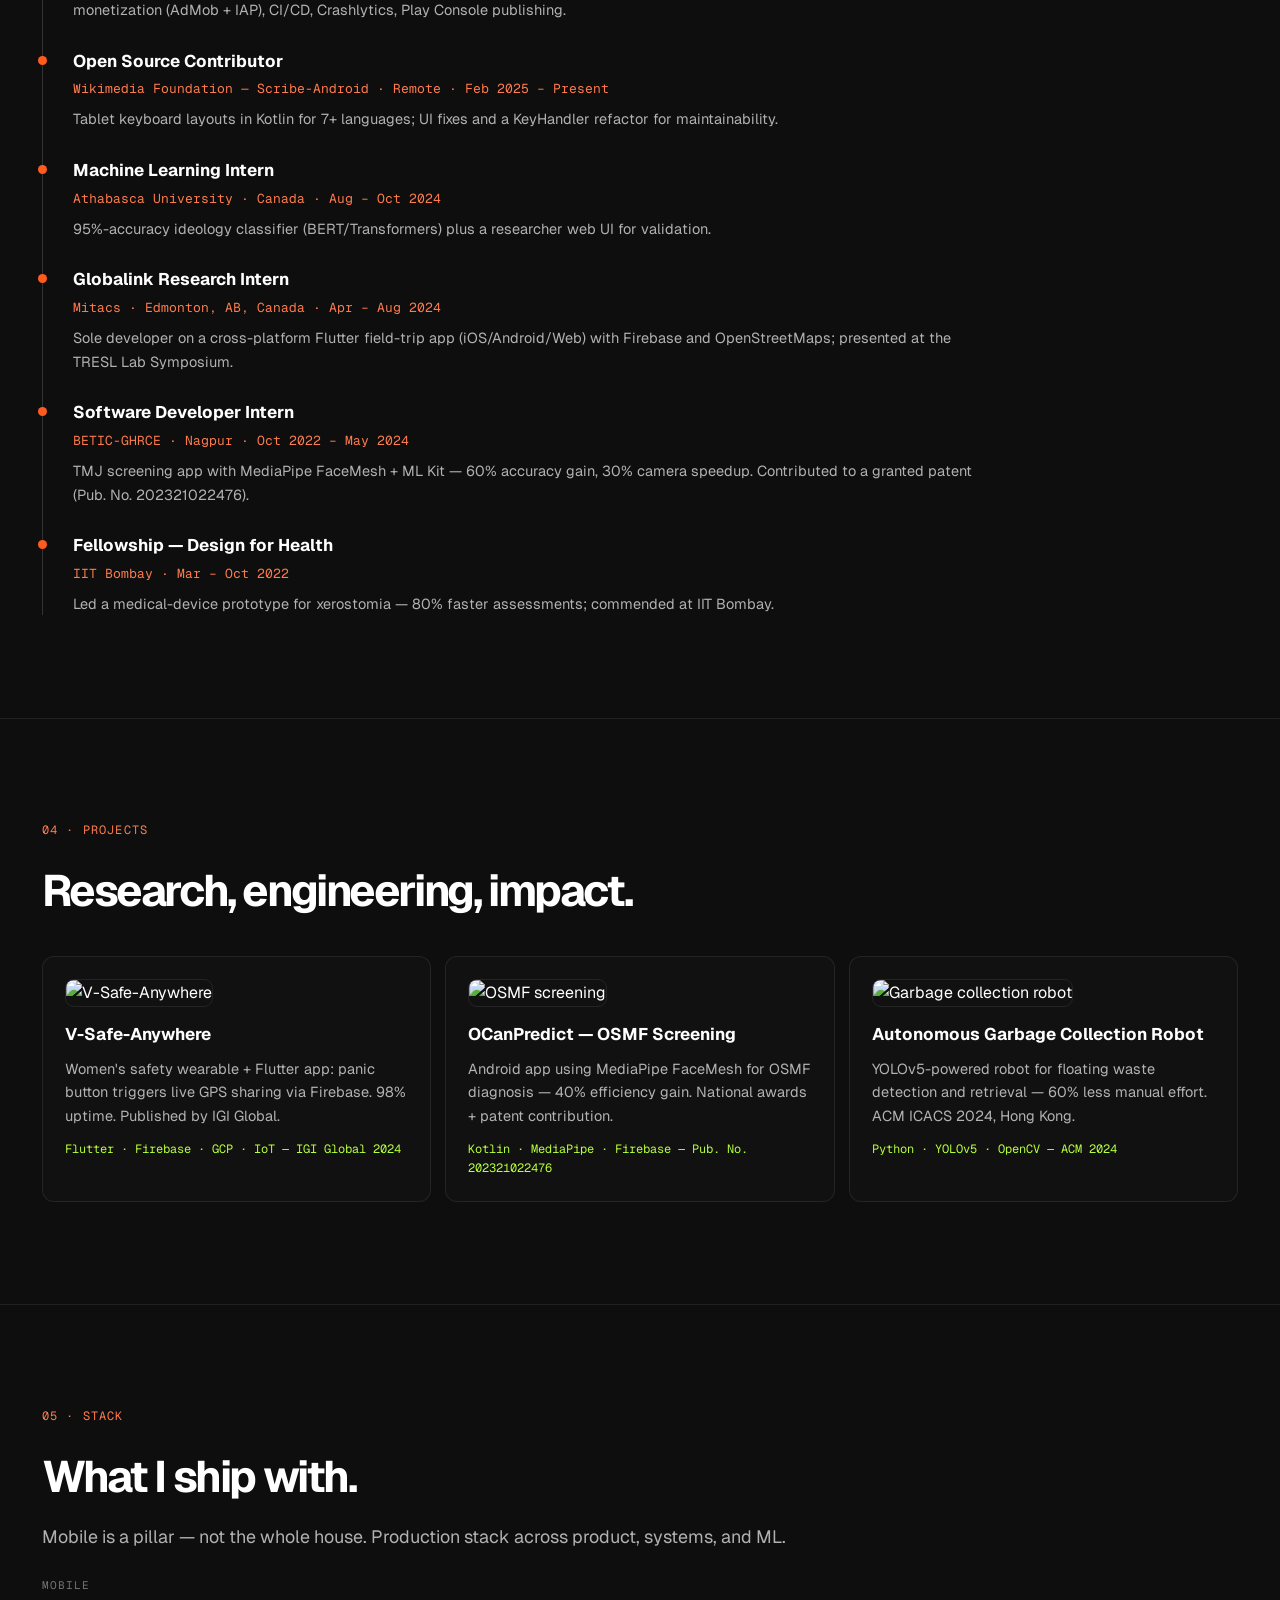
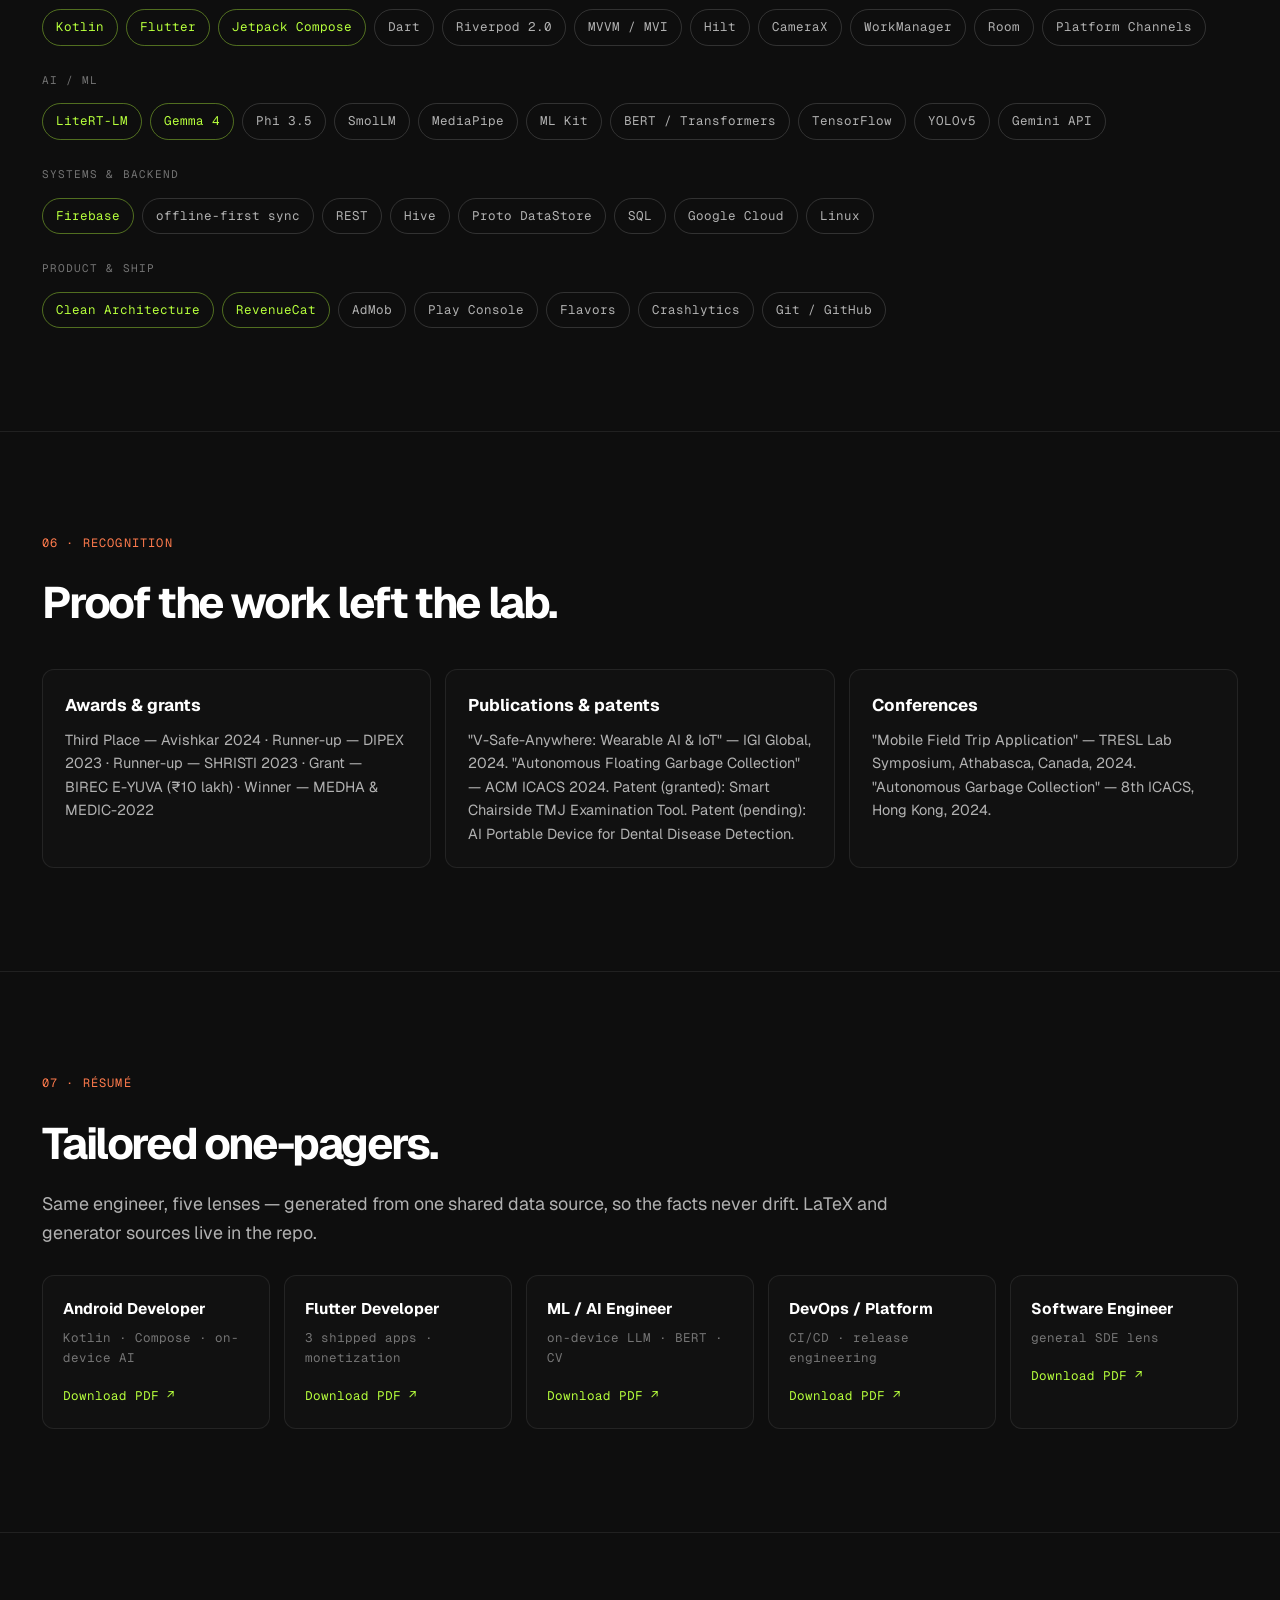
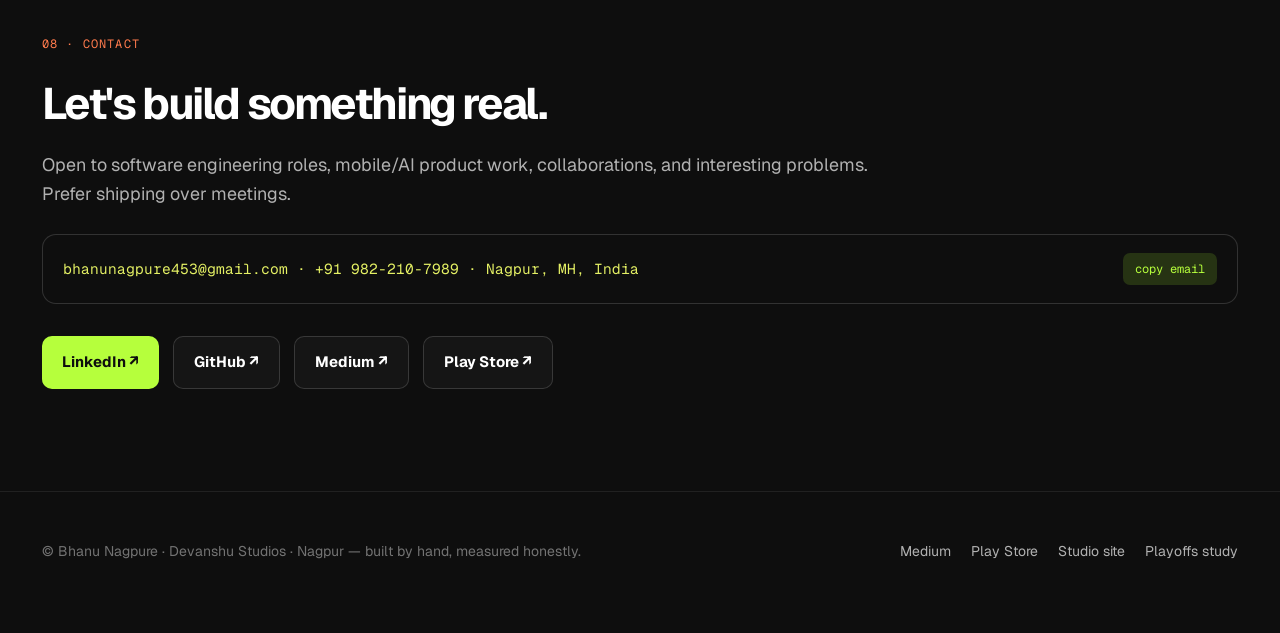
==== commit d2a9ee47: "Portfolio + playoffs study, public artifacts links" ====
--- a/index.html
+++ b/index.html
@@ -265,7 +265,7 @@
         </div>
         <div class="app-cta">
           <a class="btn" href="playoffs/">Open the full study →</a>
-          <a class="btn ghost" href="https://github.com/bhanu-dev82/roll/tree/main/benchmark" target="_blank" rel="noopener">Artifacts on GitHub ↗</a>
+          <a class="btn ghost" href="https://github.com/bhanu-dev82/rote-play-artifacts" target="_blank" rel="noopener">Artifacts on GitHub ↗</a>
         </div>
       </div>
       <div>
